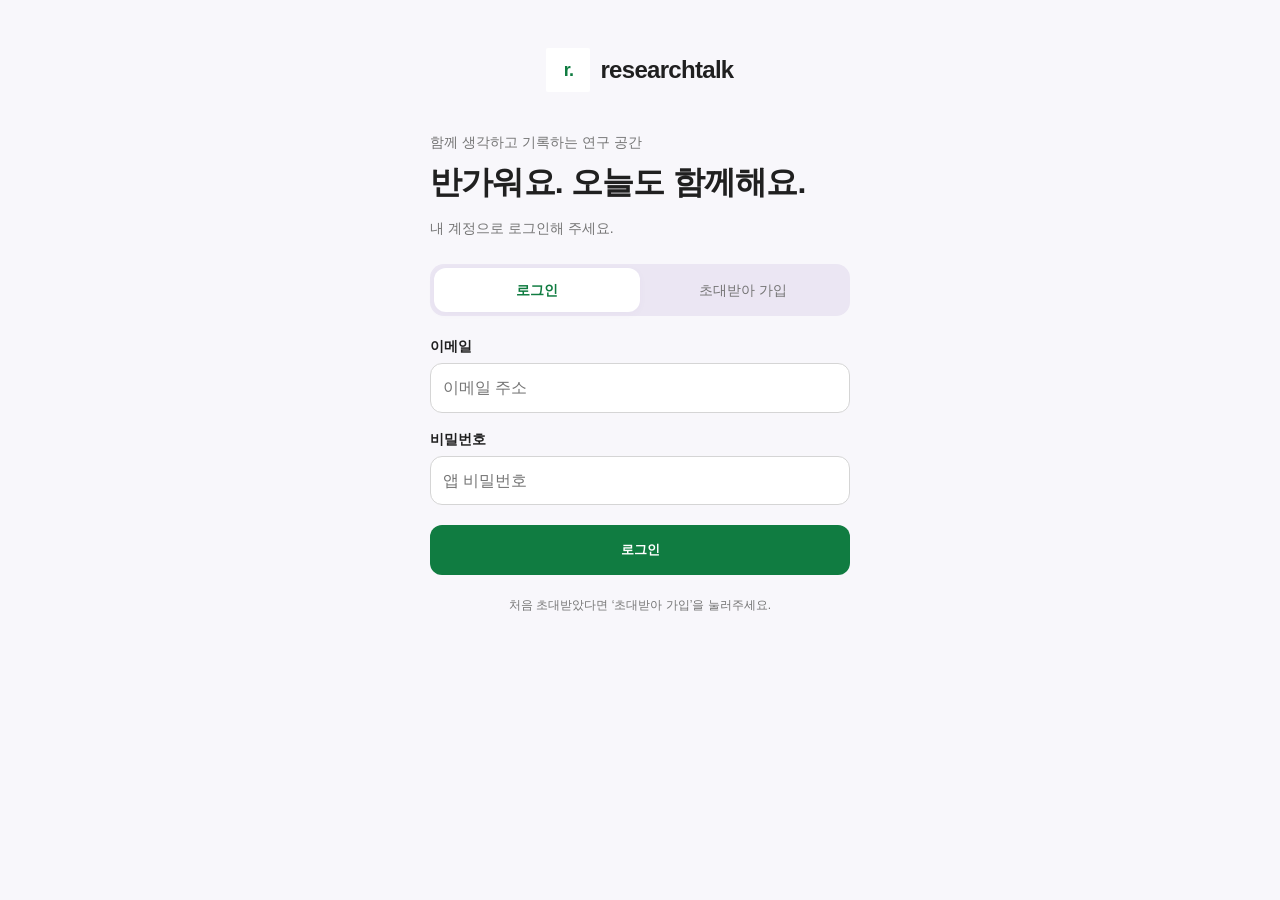
==== index.html @ f6804d67 "Add files via upload" ====
<!doctype html>
<html lang="ko">
<head>
  <meta charset="utf-8" />
  <meta name="viewport" content="width=device-width, initial-scale=1, viewport-fit=cover" />
  <meta name="theme-color" content="#107c41" />
  <meta name="apple-mobile-web-app-capable" content="yes" />
  <meta name="apple-mobile-web-app-status-bar-style" content="default" />
  <meta name="apple-mobile-web-app-title" content="researchtalk" />
  <meta name="description" content="연구사업단 일정, 할 일, 단체 대화와 개인 대화" />
  <meta name="referrer" content="no-referrer" />
  <title>연구사업단_과제관리_월별현황.xlsx · researchtalk</title>

  <link rel="manifest" href="./manifest.webmanifest" />
  <link rel="apple-touch-icon" href="./icons/apple-touch-icon.jpg?v=20260929" />
  <link rel="icon" type="image/jpeg" href="./icons/favicon-32.jpg?v=20260929" sizes="32x32" />
  <link rel="stylesheet" href="./styles.css?ui=compact-20260925" />

  <script defer src="./vendor/supabase.js?ui=compact-20260925"></script>
  <script defer src="./dates.js?ui=compact-20260925"></script>
  <script defer src="./config.js?ui=compact-20260925"></script>
  <script defer src="./storage.js?ui=compact-20260925"></script>
  <script defer src="./summary.js?ui=compact-20260925"></script>
  <script defer src="./app.js?ui=compact-20260925"></script>

<style id="xl-compact-style">
:root{
  --bg:#f6f6f6;
  --paper:#fff;
  --ink:#202020;
  --muted:#757575;
  --line:#d5d5d5;
  --primary:#107c41;
  --soft:#e9f2eb;
  --rose:#c14f65;
  --green:#107c41;
  font-family:"Malgun Gothic","맑은 고딕",Arial,sans-serif;
}

body,.app-frame,.auth-screen,.chat-scroll{
  background-image:none!important;
}

.app-frame{background:#fff}

.panel,.room-chip,.message-bubble,.mine .message-bubble{
  border-radius:2px;
  box-shadow:none;
}

.xl-chrome,.xl-formula,#xl-sheet,.xl-letters,
.xl-pane-tools,.xl-pane-foot,.xl-mobile-close{
  display:none;
}

.app-header{
  background:#107c41;
  color:#fff;
  border:0;
}

.brand{color:#fff}

.brand-mark{
  border-radius:2px;
  background:#fff;
  color:#107c41;
}

.xl-quick,.xl-filename,.xl-window,.xl-title-search{
  display:none;
}

.app-header .avatar{
  background:#e0eee3;
  color:#075c2e;
}

.connection-line{background:#f4f4f4}
.bottom-nav{background:#f4f4f4}
.bottom-nav button{border-radius:0}

.bottom-nav button[aria-current=page]{
  background:#fff;
  border-bottom:3px solid #107c41;
}

.xl-more{
  background:#fff;
  border-bottom:1px solid var(--line);
  flex-shrink:0;
  max-height:30%;
  overflow:auto;
}

.xl-more summary{
  padding:9px 14px;
  min-height:44px;
  font-size:12px;
  cursor:pointer;
  color:#555;
}

.xl-unread{
  border:1px solid #dfb9bf;
  color:#b42f42;
  background:#fff;
  font-size:12px;
  padding:5px 8px;
  border-radius:2px;
}

.xl-mobile-open{
  display:block;
  width:100%;
  border:1px solid var(--line);
  background:#fff;
  color:#107c41;
  margin:8px 0;
}

.chat-scroll{background:#f8f8f8}
.mine .message-bubble{background:#eef6ef}
.calendar-key{gap:4px 8px}
.xl-pivot-scroll{min-height:0}
.xl-status-note{display:none}
.composer textarea{min-width:0;flex:1}

@media(min-width:1100px){
  body{
    font-size:13px;
    line-height:1.45;
    background:#fff;
  }

  .app-frame{
    max-width:none;
    border:0;
    box-shadow:none;
    height:100vh;
    height:var(--app-height,100dvh);
  }

  /* 초록색 제목 표시줄 */
  .app-header{
    height:36px;
    min-height:36px;
    padding:0 10px;
    gap:16px;
    justify-content:flex-start;
    flex-shrink:0;
  }

  .brand{min-height:26px;gap:0}
  .brand>span:last-child{display:none}

  .brand-mark{
    font-family:Arial,sans-serif;
    width:23px;
    height:25px;
    font-size:18px;
    font-weight:700;
  }

  .app-header .avatar{
    width:25px;
    height:25px;
    min-height:25px;
    font-size:12px;
    border:1px solid #dce9df;
    background:#ffffff15;
    color:white;
  }

  .xl-quick,.xl-window{
    display:flex;
    align-items:center;
    gap:16px;
    white-space:nowrap;
    font-size:13px;
  }

  .xl-toggle{
    display:inline-block;
    width:29px;
    height:15px;
    border:1px solid white;
    border-radius:12px;
    vertical-align:middle;
    margin-inline:4px;
  }

  .xl-toggle:before{
    content:"";
    display:block;
    width:9px;
    height:9px;
    margin:2px;
    background:white;
    border-radius:50%;
  }

  .xl-filename{
    display:block;
    white-space:nowrap;
    font-size:13px;
  }

  .xl-title-search{
    display:flex;
    align-items:center;
    gap:8px;
    flex:1;
    max-width:580px;
    min-width:80px;
    height:27px;
    padding:0 10px;
    background:#ffffff24;
    border:1px solid #ffffff25;
    border-radius:5px;
    color:#f5fff8;
    font-size:13px;
  }

  .xl-title-search .icon{width:17px;height:17px}
  .xl-window{margin-left:auto;gap:25px;font-size:15px}
  .xl-window span:first-child{font-size:12px}

  /* 엑셀 메뉴와 리본 */
  .xl-chrome{
    display:block;
    flex-shrink:0;
    background:#fff;
    color:#171717;
  }

  .xl-menubar{
    height:34px;
    display:flex;
    align-items:center;
    padding:0 12px;
    gap:2px;
    border-bottom:1px solid #eee;
  }

  .xl-menubar button{
    font-size:13px;
    padding:0 13px;
    min-height:30px;
    height:30px;
    white-space:nowrap;
    border-radius:0;
    position:relative;
  }

  .xl-menubar .selected{
    color:#107c41;
    font-weight:bold;
  }

  .xl-menubar .selected:after{
    content:"";
    position:absolute;
    bottom:1px;
    left:12px;
    right:12px;
    height:3px;
    background:#107c41;
    border-radius:2px;
  }

  .xl-menubar .xl-share{
    background:#107c41;
    color:#fff;
    margin-left:5px;
    border-radius:3px;
    height:26px;
    min-height:26px;
  }

  .xl-menubar .xl-comment{
    margin-left:auto;
    border:1px solid #ccc;
    border-radius:3px;
    height:26px;
    min-height:26px;
  }

  .xl-chrome button:disabled{opacity:1;color:inherit}
  .xl-chrome button{cursor:default}
  .xl-menubar .selected:disabled{color:#107c41}
  .xl-menubar .xl-share:disabled{color:#fff}

  .xl-ribbon-scroll{
    overflow-x:auto;
    scrollbar-width:thin;
    scrollbar-color:#c4c4c4 #fff;
  }

  .xl-ribbon{
    display:flex;
    height:102px;
    min-width:1420px;
    padding:7px 0 2px;
    overflow:hidden;
  }

  .xl-group{
    position:relative;
    display:flex;
    gap:7px;
    padding:0 10px 20px;
    border-right:1px solid #ddd;
    flex-shrink:0;
    font-size:12px;
  }

  .xl-group>small{
    position:absolute;
    bottom:0;
    left:0;
    right:0;
    text-align:center;
    color:#858585;
    font-size:11px;
  }

  .xl-group>small:after{
    content:"⌁";
    position:absolute;
    right:5px;
    color:#777;
  }

  .xl-group button{
    min-height:23px;
    padding:1px 3px;
    font-size:13px;
    line-height:1.4;
    border-radius:0;
    text-align:left;
  }

  .xl-group .big{
    display:flex;
    flex-direction:column;
    align-items:center;
    text-align:center;
    justify-content:center;
    gap:3px;
    min-width:41px;
  }

  .xl-group .big b{
    font-size:23px;
    font-weight:400;
    line-height:1.2;
    color:#597995;
  }

  .xl-stack{
    display:flex;
    flex-direction:column;
    justify-content:center;
    gap:1px;
  }

  .xl-row{
    display:flex;
    align-items:center;
    gap:6px;
    white-space:nowrap;
    min-height:29px;
  }

  .xl-box{
    border:1px solid #aaa;
    background:#fff;
    border-radius:1px;
    padding:3px 7px;
    display:inline-flex;
    align-items:center;
    justify-content:space-between;
    gap:12px;
    height:25px;
    font-size:12px;
  }

  .xl-font{font-size:16px}
  .xl-font .bold{font-weight:bold}
  .xl-font .under{text-decoration:underline}
  .xl-font .color{border-bottom:3px solid #f13642}
  .xl-font .fill{border-bottom:3px solid #f3d76d}

  .xl-undo{width:53px;justify-content:center;color:#47719c}
  .xl-clip{width:145px}
  .xl-fonts{width:246px}
  .xl-align{width:274px}
  .xl-number{width:154px}
  .xl-styles{width:201px}
  .xl-cells{width:93px}
  .xl-edit{flex:1;border:0}

  /* 수식 표시줄 */
  .xl-formula{
    display:flex;
    align-items:center;
    height:28px;
    min-height:28px;
    border-block:1px solid #cfcfcf;
    background:#fff;
    gap:12px;
    font-size:12px;
  }

  #xl-cell{
    width:114px;
    border-right:1px solid #ccc;
    height:26px;
    line-height:26px;
    padding:0 10px;
    flex-shrink:0;
  }

  #xl-cell:after{content:"▾";float:right;color:#777}
  .xl-formula>span{color:#aaa}

  .xl-formula em{
    font:bold italic 16px Georgia,serif;
    color:#555;
  }

  .xl-formula output{
    white-space:nowrap;
    text-overflow:ellipsis;
    overflow:hidden;
    flex:1;
    border-left:1px solid #eee;
    padding-left:10px;
  }

  /* A–G / H–I / J */
  #workspace:not([hidden]){
    display:grid;
    grid-template-columns:
      minmax(0,66.5fr)
      minmax(0,15.3fr)
      minmax(0,18.2fr);
    grid-template-rows:minmax(0,1fr);
    position:relative;
    gap:0;
    overflow:hidden;
    background:#fff;
  }

  /* 왼쪽 연구사업 표 */
  #xl-sheet{
    display:flex;
    grid-column:1;
    grid-row:1;
    min-height:0;
    min-width:0;
    flex-direction:column;
    border-right:1px solid #bbb;
  }

  .xl-table-scroll{
    flex:1;
    min-height:0;
    overflow:auto;
    scrollbar-width:thin;
    background:repeating-linear-gradient(
      #fff 0 23px,
      #d8d8d8 23px 24px
    );
  }

  .xl-table{
    border-collapse:separate;
    border-spacing:0;
    table-layout:fixed;
    width:100%;
    font-size:12px;
    color:#252525;
    background:white;
    font-variant-numeric:tabular-nums;
  }

  .xl-table th,.xl-table td{
    height:24px;
    padding:0 8px;
    border-right:1px solid #d6d6d6;
    border-bottom:1px solid #d6d6d6;
    overflow:hidden;
    text-overflow:ellipsis;
    white-space:nowrap;
    font-weight:400;
  }

  .xl-table thead th{
    position:sticky;
    top:0;
    height:24px;
    background:#fafafa;
    color:#626262;
    text-align:center;
    z-index:2;
    font-size:12px;
  }

  .xl-table thead th:first-child{background:#ebeeee}

  .xl-table tbody th{
    background:#fafafa;
    color:#777;
    text-align:center;
    padding:0;
    font-size:12px;
  }

  .xl-table tr:first-child td{
    background:#fafafa;
    font-size:11px;
    color:#454545;
  }

  .xl-table td:nth-child(n+4):nth-child(-n+7){
    text-align:right;
  }

  .xl-table td:last-child{text-align:center}

  .xl-table td[tabindex="0"]{
    outline:2px solid #107c41;
    outline-offset:-2px;
  }

  .xl-table td:focus{box-shadow:none}
  .xl-table .up{color:#cb5267}
  .xl-table .down{color:#567aac}
  .xl-table .xl-header{color:#444!important}

  .xl-ticker{
    height:26px;
    min-height:26px;
    padding:3px 9px;
    border-block:1px solid #d5d5d5;
    overflow:hidden;
    white-space:nowrap;
    font-size:11px;
    color:#777;
    background:#fff;
  }

  .xl-ticker b{
    font-weight:400;
    color:#cb5267;
    margin-right:20px;
  }

  .xl-sheet-tools{
    height:38px;
    display:flex;
    align-items:center;
    gap:6px;
    padding:4px 6px;
    background:#fafafa;
    flex-shrink:0;
    overflow:hidden;
  }

  .xl-sheet-tools input{
    min-height:28px;
    height:28px;
    padding:4px 7px;
    border-radius:0;
    background:white;
    font-size:12px;
    width:225px;
    max-width:35%;
  }

  .xl-sheet-tools button{
    min-height:28px;
    height:28px;
    padding:3px 11px;
    border:1px solid #ccc;
    border-radius:0;
    font-size:11px;
    white-space:nowrap;
  }

  .xl-sheet-tools .active{
    font-weight:bold;
    background:#fff;
    border-bottom:2px solid #107c41;
  }

  .xl-sheet-tools small{
    margin-left:auto;
    color:#777;
    font-size:10px;
    white-space:nowrap;
  }

  /* H–I 피벗 패널 */
  #workspace #page-home{
    display:flex!important;
    grid-column:2;
    grid-row:1;
    flex-direction:column;
    overflow:hidden;
    padding:0;
    min-width:0;
    min-height:0;
    background:#fff;
    border-right:1px solid #bbb;
  }

  .xl-letters{
    display:flex;
    align-items:center;
    flex-shrink:0;
    height:24px;
    min-height:24px;
    background:#fafafa;
    border-bottom:1px solid #cfcfcf;
    text-align:center;
    font-size:12px;
    color:#626262;
  }

  .xl-letters span{
    flex:1;
    border-right:1px solid #d5d5d5;
  }

  .xl-letters span:last-child{border:0}

  .xl-pane-tools{
    display:flex;
    align-items:center;
    justify-content:space-between;
    min-height:26px;
    padding:3px 7px;
    border-bottom:1px solid #d8d8d8;
    background:#f5f8f6;
    font-size:11px;
  }

  .xl-pane-tools strong{font-size:11px}
  .xl-pane-tools span{color:#777}

  .xl-pivot-scroll{
    flex:1;
    overflow-y:auto;
    scrollbar-width:thin;
    padding:6px;
    background-image:
      linear-gradient(#e5e7e94d 1px,transparent 1px),
      linear-gradient(90deg,#e5e7e94d 1px,transparent 1px);
    background-size:28px 24px;
  }

  #page-home .today-heading{display:none}

  #page-home .panel{
    padding:7px;
    margin:0 0 8px;
    border:1px solid #cfcfcf;
    border-radius:0;
    background:#fff;
    box-shadow:none;
    position:relative;
  }

  #page-home .calendar-panel{
    border-top:2px solid #107c41;
  }

  #page-home .panel:after{
    content:"";
    position:absolute;
    bottom:-3px;
    right:-3px;
    width:5px;
    height:5px;
    background:#fff;
    border:1px solid #aeb5b0;
    pointer-events:none;
  }

  #page-home .section-heading{
    gap:3px;
    padding:0;
    flex-wrap:wrap;
  }

  #page-home h2{
    font-size:12px;
    letter-spacing:0;
    line-height:1.5;
  }

  #page-home .eyebrow{
    font-size:10px;
    color:#858585;
    margin-bottom:0;
  }

  #page-home button{border-radius:1px}

  #page-home .text-button{
    min-height:24px;
    padding:2px 3px;
    font-size:10px;
  }

  #page-home .icon-button{
    width:21px;
    min-width:21px;
    min-height:24px;
    font-size:20px;
  }

  #page-home .soft-button{
    min-height:24px;
    padding:2px 5px;
    font-size:10px;
  }

  #page-home .weekdays,
  #page-home .calendar-grid{
    grid-template-columns:repeat(7,minmax(0,1fr));
  }

  #page-home .weekdays{
    font-size:10px;
    padding:7px 0 3px;
  }

  #page-home .calendar-day{
    min-width:0;
    min-height:27px;
    height:27px;
    padding:0 0 3px;
    font-size:11px;
    border-radius:0;
  }

  #page-home .calendar-day.today{
    box-shadow:inset 0 0 0 1px #87a895;
  }

  #page-home .calendar-day.selected{box-shadow:none}

  #page-home .calendar-key{
    font-size:9px;
    gap:3px 6px;
    padding:6px 0 0;
    justify-content:flex-start;
  }

  .calendar-legend i{width:5px;height:5px}

  #page-home .calendar-day.has-event:after,
  #page-home .calendar-day.has-my-event:before{
    width:4px;
    height:4px;
    bottom:3px;
  }

  #page-home .count-badge{
    font-size:10px;
    padding:1px 4px;
    border-radius:1px;
  }

  #page-home .todo-list{margin:5px 0}
  #page-home .todo-row{padding:2px 0;gap:2px}

  #page-home .todo-toggle{
    min-height:27px;
    font-size:11px;
    gap:6px;
    padding:2px 0;
  }

  #page-home .check-box{
    width:14px;
    height:14px;
    border-radius:0;
    border-width:1px;
  }

  #page-home .check-box .icon{width:12px;height:12px}

  #page-home .delete-button{
    min-height:25px;
    width:22px;
    min-width:22px;
  }

  #page-home .delete-button .icon{width:12px;height:12px}
  #page-home .inline-form{gap:3px}

  #page-home .inline-form input{
    min-height:27px;
    height:27px;
    border-radius:0;
    font-size:11px;
    padding:3px 5px;
    background:white;
  }

  #page-home .square-button{
    min-height:27px;
    min-width:25px;
    width:25px;
    font-size:18px;
  }

  #page-home .empty{
    font-size:11px;
    padding:12px 2px;
    line-height:1.6;
  }

  #page-home .event-list{margin-top:6px}

  #page-home .event-row{
    gap:5px;
    padding:7px 0;
    flex-wrap:wrap;
  }

  #page-home .event-date{
    font-size:9px;
    min-width:27px;
    padding:2px;
    border-radius:0;
  }

  #page-home .event-date strong{font-size:14px}
  #page-home .event-content strong{font-size:11px}
  #page-home .event-content p{font-size:10px}

  #page-home .event-edit{
    font-size:10px;
    min-height:22px;
    min-width:25px;
    padding:2px;
  }

  #page-home .selected-events{
    font-size:10px;
    padding:4px;
    border-radius:0;
    margin-top:5px;
  }

  .xl-pane-foot{
    display:flex;
    align-items:center;
    gap:4px;
    height:38px;
    min-height:38px;
    padding:3px 6px;
    background:#fafafa;
    border-top:1px solid #ccc;
    flex-shrink:0;
  }

  .xl-pane-foot button{
    min-height:28px;
    font-size:10px;
    border-radius:0;
    white-space:nowrap;
    padding:2px 6px;
  }

  .xl-pane-foot .active{
    border-bottom:2px solid #107c41;
    color:#107c41;
    font-weight:bold;
  }

  /* J 대화 패널 */
  #workspace #page-chat{
    display:flex!important;
    grid-column:3;
    grid-row:1;
    min-width:0;
    min-height:0;
    padding:0;
    background:#fafafa;
    border:0;
    overflow:hidden;
  }

  .chat-top{
    padding:4px 7px 0;
    border:0;
    background:#fff;
  }

  .chat-top .section-heading{gap:4px;flex-wrap:wrap}
  .chat-top h1{font-size:11px;letter-spacing:0}

  .chat-top .soft-button{
    min-height:23px;
    padding:2px 5px;
    font-size:10px;
    border-radius:1px;
    background:#f1f6f2;
  }

  .room-list{
    gap:4px;
    margin:3px -7px 0;
    padding:0 7px 4px;
  }

  .room-chip{
    min-height:25px;
    padding:2px 7px;
    font-size:11px;
    border-radius:0;
  }

  .unread-dot{
    width:6px;
    height:6px;
    margin-left:4px;
    box-shadow:none;
  }

  .chat-context{
    padding:5px 7px;
    gap:3px;
    flex-wrap:wrap;
    background:#f5f8f6;
  }

  .chat-context strong{font-size:11px}
  .chat-context p{font-size:9px}

  .chat-context .text-button{
    min-height:22px;
    font-size:10px;
    padding:2px 0;
  }

  .xl-more summary{
    min-height:23px;
    padding:3px 7px;
    font-size:10px;
    color:#777;
  }

  .xl-more .chat-tools{padding:0 4px;gap:0}

  .xl-more .chat-tools input{
    min-height:27px;
    height:27px;
    font-size:11px;
    width:116px;
    padding:2px;
  }

  .xl-more .text-button{
    min-height:24px;
    font-size:10px;
    padding:2px 4px;
  }

  .xl-more .archive-state{
    font-size:10px;
    padding:2px 7px;
    text-align:left;
  }

  .xl-more .summary-open{
    min-height:24px;
    font-size:10px;
    padding:2px 7px;
  }

  .xl-unread{
    min-height:23px;
    font-size:10px;
    padding:2px 5px;
    border:0;
    flex-shrink:0;
  }

  .chat-scroll{
    padding:8px;
    scrollbar-width:thin;
    background:#fafafa;
  }

  .chat-messages{gap:8px}

  .message,.message.mine{
    display:block;
    background:#fff;
    border:1px solid #dcdcdc;
    padding:7px 8px;
  }

  .message .avatar{display:none}

  .message-main{
    max-width:none;
    width:100%;
    display:grid;
    grid-template-columns:minmax(0,1fr) auto;
    gap:3px 5px;
  }

  .message-author,.message.mine .message-author{
    grid-column:1;
    grid-row:1;
    text-align:left;
    font-size:11px;
    font-weight:700;
    color:#107c41;
    margin:0;
    overflow-wrap:anywhere;
  }

  .message-bubble,.mine .message-bubble{
    grid-column:1/-1;
    grid-row:2;
    font-size:12px;
    line-height:1.5;
    padding:0;
    border:0;
    border-radius:0;
    background:transparent;
    color:#252525;
  }

  .message-meta,.mine .message-meta{
    grid-column:2;
    grid-row:1;
    justify-content:flex-end;
    align-items:flex-start;
    flex-wrap:wrap;
    font-size:9px;
    margin:0;
    gap:3px;
    color:#8b9398;
  }

  .message-delete{
    min-height:15px;
    height:15px;
    font-size:9px;
    padding:0;
    color:#888;
  }

  .chat-scroll .empty{
    font-size:12px;
    padding:28px 5px;
    color:#888;
  }

  .unread-divider{
    font-size:10px;
    padding:5px;
    margin:3px 0;
    border-radius:0;
  }

  .summary-card{
    font-size:11px;
    border-radius:0;
    padding:8px;
  }

  .summary-card h3,.summary-card p{font-size:11px}

  .new-message-hint{
    min-height:25px;
    font-size:10px;
    margin:0 7px 5px;
    padding:4px 7px;
    border-radius:1px;
  }

  .composer-wrap{
    padding:6px 7px;
    background:#fafafa;
  }

  .composer{gap:5px}

  .composer textarea{
    min-height:31px;
    height:31px;
    padding:5px 7px;
    font-size:12px;
    line-height:1.5;
    border-radius:2px;
    background:#fff;
  }

  .send-button{
    min-width:30px;
    width:30px;
    min-height:31px;
    height:31px;
    border-radius:2px;
    background:#e9efeb;
    color:#107c41;
  }

  .send-button .icon{width:17px;height:17px}

  .composer-note{
    font-size:9px;
    margin:4px 0 0;
    line-height:1.4;
  }

  .composer-wrap .field-error{font-size:10px}
  .composer-wrap .field-error:not(:empty){margin:3px 0}

  /* 하단 시트 탭과 상태 표시줄 */
  .bottom-nav{
    height:31px;
    min-height:31px;
    display:flex;
    align-items:stretch;
    justify-content:flex-start;
    padding:0 7px;
    border-block:1px solid #c9c9c9;
    gap:2px;
    z-index:10;
  }

  .bottom-nav:before{
    content:"‹　 ›";
    width:42px;
    color:#777;
    line-height:29px;
  }

  .bottom-nav button{
    flex-direction:row;
    gap:4px;
    padding:0 15px;
    min-height:29px;
    font-size:11px;
    white-space:nowrap;
  }

  .bottom-nav .icon{display:none}
  .bottom-nav .unread-dot{position:static;margin-left:2px}
  .bottom-nav .request-badge{top:0;left:auto;right:0}

  .bottom-nav:after{
    content:"워크북　 │　 사이드바";
    margin-left:auto;
    line-height:29px;
    color:#107c41;
    font-size:10px;
    font-weight:bold;
    padding:0 4px;
  }

  .connection-line{
    order:10;
    min-height:22px;
    height:22px;
    padding:0 9px;
    justify-content:flex-start;
    border-top:1px solid #eee;
    font-size:10px;
    gap:7px;
    color:#666;
  }

  .connection-line .text-button{
    min-height:20px;
    font-size:10px;
    padding:0 4px;
  }

  .xl-status-note{
    display:inline;
    margin-left:auto;
    font-size:10px;
    color:#888;
  }

  .unread-setup{
    min-height:25px;
    font-size:11px;
    padding:4px 10px;
  }

  #workspace.xl-members-open #page-members{
    display:block!important;
    position:absolute;
    inset:0;
    z-index:15;
    padding:22px;
    background:#f7f8f7;
    overflow:auto;
  }

  #workspace.xl-members-open #page-home,
  #workspace.xl-members-open #page-chat,
  #workspace.xl-members-open #xl-sheet{
    visibility:hidden;
  }

  .members-page>*{
    max-width:720px;
    margin-inline:auto;
  }

  .xl-mobile-open{display:none}
  .xl-mobile-close{display:none!important}
}

@media(max-width:1099px){
  #workspace{position:relative}
  .xl-pivot-scroll{overflow:visible}

  .xl-mobile-close{
    display:block;
    flex-shrink:0;
    background:#107c41;
    color:#fff;
    border-radius:0;
    text-align:right;
    padding:8px 16px;
  }

  #xl-sheet.xl-open{
    display:flex;
    position:absolute;
    inset:0;
    z-index:20;
    flex-direction:column;
    background:#fff;
    min-height:0;
  }

  .xl-table-scroll{
    flex:1;
    min-height:0;
    overflow:auto;
  }

  .xl-table{
    min-width:900px;
    width:100%;
    border-collapse:collapse;
    font-size:13px;
  }

  .xl-table td,.xl-table th{
    height:32px;
    white-space:nowrap;
    border:1px solid #ddd;
    padding:4px 8px;
    font-weight:400;
  }

  .xl-table th{background:#f6f6f6}

  .xl-sheet-tools{
    padding:8px;
    display:flex;
    flex-wrap:wrap;
    gap:5px;
  }

  .xl-sheet-tools input{font-size:16px}
  .xl-sheet-tools small{color:#777}
  .xl-ticker{font-size:11px;padding:8px}
  .xl-more{max-height:45%;overflow:auto}
}
</style>

<style id="workspace-theme-style">
/* =========================================================
   작업 배경 전환: Excel ↔ 한글 2024
   - 기본값은 기존 Excel 화면
   - 선택값은 localStorage에 저장
   ========================================================= */
.workspace-mode-switch{
  display:flex;
  align-items:center;
  gap:2px;
  padding:2px;
  border:1px solid rgba(255,255,255,.35);
  border-radius:6px;
  background:rgba(255,255,255,.12);
  flex-shrink:0;
}
.workspace-mode-switch button{
  min-height:24px;
  height:24px;
  padding:0 9px;
  border:0;
  border-radius:4px;
  background:transparent;
  color:inherit;
  font:600 11px/1 "Malgun Gothic","맑은 고딕",Arial,sans-serif;
  cursor:pointer;
  white-space:nowrap;
}
.workspace-mode-switch button[aria-pressed="true"]{
  background:#fff;
  color:#107c41;
  box-shadow:0 1px 3px rgba(0,0,0,.16);
}

/* 한글용 리본은 Excel 모드에서는 숨김 */
.hwp-chrome{display:none}

@media(min-width:1100px){
  /* ------------------ 한글 제목 표시줄 ------------------ */
  body[data-workspace-theme="hwp"]{
    --primary:#1683cf;
    --green:#1683cf;
    --soft:#edf6fc;
  }

  body[data-workspace-theme="hwp"] .app-header{
    background:linear-gradient(#f9fbfd,#edf3f8);
    color:#26333d;
    border-bottom:1px solid #cfd7df;
  }

  body[data-workspace-theme="hwp"] .app-header .brand-mark{
    background:#1683cf;
    color:#fff;
    border-radius:4px;
  }

  body[data-workspace-theme="hwp"] .app-header .avatar{
    background:#fff;
    color:#4c5963;
    border:1px solid #cbd4dc;
  }

  body[data-workspace-theme="hwp"] .xl-quick{
    color:#64717b;
  }

  body[data-workspace-theme="hwp"] .xl-title-search{
    display:none;
  }

  body[data-workspace-theme="hwp"] .workspace-mode-switch{
    border-color:#cbd5dd;
    background:#fff;
    color:#45525d;
  }

  body[data-workspace-theme="hwp"] .workspace-mode-switch button[aria-pressed="true"]{
    background:#1683cf;
    color:#fff;
    box-shadow:none;
  }

  /* 기존 Excel 리본/수식줄 숨김 */
  body[data-workspace-theme="hwp"] .xl-chrome,
  body[data-workspace-theme="hwp"] .xl-formula{
    display:none!important;
  }

  /* ------------------ 한글 2024 스타일 리본 ------------------ */
  body[data-workspace-theme="hwp"] .hwp-chrome{
    display:block;
    flex-shrink:0;
    background:#fbfcfd;
    color:#222;
    border-bottom:1px solid #bfc7cf;
    box-shadow:0 1px 0 #fff inset;
  }

  .hwp-menubar{
    height:33px;
    display:flex;
    align-items:center;
    gap:2px;
    padding:0 13px;
    border-bottom:1px solid #e1e5e8;
    font-size:12px;
  }

  .hwp-menubar button{
    min-height:27px;
    height:27px;
    padding:0 11px;
    border:0;
    border-radius:2px;
    background:transparent;
    color:#242b31;
    font-size:12px;
    cursor:default;
  }

  .hwp-menubar .selected{
    background:#1683cf;
    color:#fff;
  }

  .hwp-ribbon{
    height:83px;
    display:flex;
    align-items:stretch;
    min-width:1280px;
    padding:6px 8px 4px;
    overflow:hidden;
  }

  .hwp-ribbon-scroll{
    overflow-x:auto;
    scrollbar-width:thin;
  }

  .hwp-group{
    display:flex;
    align-items:center;
    gap:6px;
    padding:0 10px;
    border-right:1px solid #d7dde2;
    flex-shrink:0;
    font-size:11px;
  }

  .hwp-tool{
    display:flex;
    flex-direction:column;
    align-items:center;
    justify-content:center;
    min-width:40px;
    height:66px;
    padding:2px 3px;
    border:0;
    background:transparent;
    color:#34424d;
    font-size:10px;
    line-height:1.35;
    cursor:default;
  }

  .hwp-tool b{
    display:block;
    font:400 23px/1.05 "Segoe UI Symbol","Malgun Gothic",sans-serif;
    color:#5c7182;
    margin-bottom:4px;
  }

  .hwp-tool.active{
    background:#e6f2fb;
    box-shadow:inset 0 0 0 1px #94c6e7;
  }

  .hwp-format-stack{
    display:grid;
    grid-template-columns:140px 64px;
    grid-auto-rows:25px;
    gap:4px;
    align-content:center;
    min-width:220px;
  }

  .hwp-selectbox{
    height:25px;
    padding:0 7px;
    border:1px solid #b8c0c7;
    background:#fff;
    display:flex;
    align-items:center;
    justify-content:space-between;
    font-size:11px;
  }

  .hwp-format-icons{
    grid-column:1 / -1;
    height:25px;
    display:flex;
    align-items:center;
    gap:9px;
    color:#394955;
    font-size:14px;
    white-space:nowrap;
  }

  /* ------------------ 한글 작업 공간 ------------------ */
  body[data-workspace-theme="hwp"] #workspace:not([hidden]){
    display:grid;
    grid-template-columns:minmax(0,63fr) minmax(245px,16fr) minmax(300px,21fr);
    grid-template-rows:minmax(0,1fr);
    background-color:#d8dde2;
    background-image:
      linear-gradient(rgba(245,248,250,.03),rgba(245,248,250,.03)),
      url("./assets/hwp-document-bg.png");
    background-repeat:no-repeat;
    background-position:left top;
    background-size:cover;
  }

  /* Excel 표 대신 문서 편집 화면이 배경으로 보이게 함 */
  body[data-workspace-theme="hwp"] #workspace #xl-sheet{
    display:none!important;
  }

  body[data-workspace-theme="hwp"] #workspace #page-home{
    grid-column:2;
    grid-row:1;
    margin:9px 0 9px 9px;
    border:1px solid #b7c2cc;
    border-radius:2px;
    background:rgba(255,255,255,.965);
    box-shadow:0 2px 8px rgba(28,44,58,.18);
    backdrop-filter:blur(2px);
  }

  body[data-workspace-theme="hwp"] #workspace #page-chat{
    grid-column:3;
    grid-row:1;
    margin:9px 9px 9px 7px;
    border:1px solid #b7c2cc;
    border-radius:2px;
    background:rgba(255,255,255,.97);
    box-shadow:0 2px 8px rgba(28,44,58,.18);
    backdrop-filter:blur(2px);
  }

  body[data-workspace-theme="hwp"] .xl-letters{
    display:none!important;
  }

  body[data-workspace-theme="hwp"] .xl-pane-tools{
    background:#eef6fb;
    border-bottom-color:#cbd7df;
    color:#29495f;
  }

  body[data-workspace-theme="hwp"] #page-home .calendar-panel{
    border-top-color:#1683cf;
  }

  body[data-workspace-theme="hwp"] #page-home .calendar-day.today{
    box-shadow:inset 0 0 0 1px #6baed9;
  }

  body[data-workspace-theme="hwp"] .message-author,
  body[data-workspace-theme="hwp"] .message.mine .message-author,
  body[data-workspace-theme="hwp"] .send-button,
  body[data-workspace-theme="hwp"] .bottom-nav:after{
    color:#1683cf;
  }

  body[data-workspace-theme="hwp"] .send-button{
    background:#eaf4fb;
  }

  body[data-workspace-theme="hwp"] .bottom-nav button[aria-current=page],
  body[data-workspace-theme="hwp"] .xl-pane-foot .active{
    border-bottom-color:#1683cf;
    color:#1683cf;
  }

  body[data-workspace-theme="hwp"] .connection-line{
    background:#f4f7f9;
  }

  body[data-workspace-theme="hwp"] #xl-show-sheet{
    display:none!important;
  }
}

@media(max-width:1099px){
  .workspace-mode-switch{
    margin-left:auto;
  }

  .workspace-mode-switch button{
    padding:0 7px;
  }

  /* 모바일에서는 기존 기능 배치를 유지하되 색감만 변경 */
  body[data-workspace-theme="hwp"] .app-header{
    background:#1683cf;
  }

  body[data-workspace-theme="hwp"] .workspace-mode-switch button[aria-pressed="true"]{
    color:#1683cf;
  }
}


/* 한글 문서 본문 모형 */
.hwp-document-stage{display:none;}

@media(min-width:1100px){
  body[data-workspace-theme="hwp"] #workspace:not([hidden]){
    background:#d7dce1;
    background-image:none;
  }

  body[data-workspace-theme="hwp"] .hwp-document-stage{
    display:flex;
    grid-column:1;
    grid-row:1;
    min-width:0;
    min-height:0;
    overflow:auto;
    position:relative;
    align-items:flex-start;
    justify-content:center;
    padding:38px 34px 56px;
    background:
      linear-gradient(90deg,rgba(255,255,255,.12),transparent 17%,transparent 83%,rgba(255,255,255,.12)),
      #d7dce1;
    scrollbar-width:thin;
  }

  .hwp-document-stage:before{
    content:"";
    position:absolute;
    top:0;
    left:0;
    right:0;
    height:24px;
    border-bottom:1px solid #adb7c0;
    background:
      repeating-linear-gradient(90deg,#89949e 0 1px,transparent 1px 18px),
      #eef1f3;
    opacity:.9;
  }

  .hwp-document-page{
    width:min(760px,calc(100% - 20px));
    min-height:1040px;
    box-sizing:border-box;
    background:#fff;
    color:#202020;
    border:1px solid #b8bec4;
    box-shadow:0 3px 12px rgba(42,51,59,.24);
    padding:76px 74px 82px;
    font-family:"Batang","바탕","함초롬바탕","Malgun Gothic",serif;
    font-size:14px;
    line-height:1.85;
    position:relative;
  }

  .hwp-document-page:before,
  .hwp-document-page:after{
    content:"";
    position:absolute;
    top:46px;
    width:24px;
    height:24px;
    border-top:1px solid #c5c9cd;
  }
  .hwp-document-page:before{left:35px;border-left:1px solid #c5c9cd;}
  .hwp-document-page:after{right:35px;border-right:1px solid #c5c9cd;}

  .hwp-report-kicker{
    margin:0 0 9px;
    color:#6d747a;
    text-align:right;
    font-family:"Malgun Gothic","맑은 고딕",sans-serif;
    font-size:11px;
    letter-spacing:.02em;
  }

  .hwp-report-title{
    margin:0 0 8px;
    text-align:center;
    font-size:25px;
    line-height:1.45;
    font-weight:700;
    letter-spacing:-.04em;
  }

  .hwp-report-subtitle{
    margin:0 0 42px;
    text-align:center;
    color:#555;
    font-size:13px;
  }

  .hwp-report-section{
    margin:25px 0 10px;
    padding:7px 10px;
    background:#eef3f8;
    border-left:4px solid #5e87aa;
    font-family:"Malgun Gothic","맑은 고딕",sans-serif;
    font-size:16px;
    font-weight:700;
    line-height:1.4;
  }

  .hwp-report-subhead{
    margin:17px 0 5px;
    font-weight:700;
    font-size:14px;
  }

  .hwp-report-paragraph{
    margin:4px 0 9px;
    text-align:justify;
    word-break:keep-all;
  }

  .hwp-report-list{
    margin:5px 0 14px 20px;
    padding:0;
  }
  .hwp-report-list li{margin:3px 0;padding-left:2px;}

  .hwp-report-table-title{
    margin:18px 0 5px;
    text-align:center;
    font-size:12px;
    font-weight:700;
  }

  .hwp-report-table{
    width:100%;
    border-collapse:collapse;
    table-layout:fixed;
    margin:0 0 17px;
    font-family:"Malgun Gothic","맑은 고딕",sans-serif;
    font-size:11px;
    line-height:1.45;
  }
  .hwp-report-table th,
  .hwp-report-table td{
    border:1px solid #737373;
    padding:6px 7px;
    text-align:center;
    vertical-align:middle;
  }
  .hwp-report-table th{background:#fff4c9;font-weight:700;}
  .hwp-report-table td:first-child{text-align:left;}

  .hwp-report-note{
    margin:8px 0 0;
    color:#626262;
    font-size:11px;
  }

  .hwp-report-cursor{
    display:inline-block;
    width:1px;
    height:1.2em;
    background:#2189d6;
    vertical-align:-.2em;
    margin-left:2px;
    animation:hwp-caret 1.05s steps(1,end) infinite;
  }
  @keyframes hwp-caret{50%{opacity:0;}}
}


.hwp-memo-bar{display:none;}

/* =========================================================
   한글 모드 v3 기반 레이아웃 (v4에서 최종 오버라이드)
   ========================================================= */
@media(min-width:1100px){
  body[data-workspace-theme="hwp"] #workspace:not([hidden]){
    display:grid;
    grid-template-columns:minmax(720px,1fr) 332px;
    grid-template-rows:minmax(285px,42%) minmax(320px,58%);
    gap:0;
    overflow:hidden;
    background:#d5d9dd;
  }

  body[data-workspace-theme="hwp"] .hwp-document-stage{
    grid-column:1;
    grid-row:1 / 3;
    display:flex;
    flex-direction:column;
    align-items:center;
    justify-content:flex-start;
    gap:34px;
    padding:48px 44px 70px;
    overflow:auto;
    background:
      linear-gradient(90deg,rgba(255,255,255,.11),transparent 12%,transparent 88%,rgba(255,255,255,.11)),
      #d5d9dd;
    scrollbar-width:thin;
  }

  body[data-workspace-theme="hwp"] .hwp-document-stage:before{
    position:sticky;
    top:-48px;
    width:calc(100% + 88px);
    min-height:22px;
    flex:0 0 22px;
    z-index:3;
    margin:-48px -44px -12px;
    background:
      repeating-linear-gradient(90deg,#9aa4ad 0 1px,transparent 1px 18px),
      #eef1f3;
    border-bottom:1px solid #adb7c0;
    opacity:.96;
  }

  body[data-workspace-theme="hwp"] .hwp-document-page{
    flex:0 0 auto;
    width:min(790px,calc(100% - 34px));
    min-height:1118px;
    padding:78px 78px 84px;
    margin:0;
    box-shadow:0 3px 13px rgba(34,43,50,.24);
  }

  .hwp-page-number{
    position:absolute;
    bottom:28px;
    left:0;
    right:0;
    text-align:center;
    color:#777;
    font-family:"Malgun Gothic","맑은 고딕",sans-serif;
    font-size:10px;
  }

  .hwp-report-quote{
    margin:14px 0 16px;
    padding:10px 13px;
    border-left:3px solid #93a9bb;
    background:#f6f8fa;
    color:#444;
    font-size:12px;
  }

  .hwp-report-grid{
    display:grid;
    grid-template-columns:1fr 1fr;
    gap:9px 14px;
    margin:11px 0 17px;
  }
  .hwp-report-grid>div{
    border:1px solid #b8bec4;
    background:#fafafa;
    padding:9px 11px;
    font-family:"Malgun Gothic","맑은 고딕",sans-serif;
    font-size:11px;
    line-height:1.55;
  }
  .hwp-report-grid b{display:block;margin-bottom:2px;color:#314b60;}

  /* 우측은 한글의 보조 창처럼 붙여 보이게 함 */
  body[data-workspace-theme="hwp"] #workspace #page-home,
  body[data-workspace-theme="hwp"] #workspace #page-chat{
    min-width:0;
    min-height:0;
    margin:0;
    border:0;
    border-left:1px solid #b8c0c7;
    border-radius:0;
    box-shadow:none;
    backdrop-filter:none;
    background:#f7f8f9;
  }

  body[data-workspace-theme="hwp"] #workspace #page-home{
    grid-column:2;
    grid-row:1;
    border-bottom:1px solid #b8c0c7;
  }

  body[data-workspace-theme="hwp"] #workspace #page-chat{
    grid-column:2;
    grid-row:2;
  }

  body[data-workspace-theme="hwp"] #page-home .xl-pane-tools{
    min-height:29px;
    height:29px;
    padding:3px 8px;
    background:#eef2f5;
    border-bottom:1px solid #c9d0d6;
    color:#46545e;
    font-size:10px;
  }
  body[data-workspace-theme="hwp"] #page-home .xl-pane-tools strong{
    font-weight:600;
    color:#3e4d58;
  }

  body[data-workspace-theme="hwp"] #page-home .xl-pivot-scroll{
    padding:8px;
    background:#fafbfc;
    overflow:auto;
  }
  body[data-workspace-theme="hwp"] #page-home .panel{
    margin:0 0 7px;
    padding:7px;
    border:1px solid #d5dade;
    background:#fff;
  }
  body[data-workspace-theme="hwp"] #page-home .panel:after{display:none;}
  body[data-workspace-theme="hwp"] #page-home .calendar-panel{border-top:1px solid #d5dade;}
  body[data-workspace-theme="hwp"] #page-home .calendar-grid{gap:1px;}
  body[data-workspace-theme="hwp"] #page-home .calendar-day{
    min-height:24px;
    height:24px;
    color:#4e555b;
    font-size:10px;
  }
  body[data-workspace-theme="hwp"] #page-home .calendar-day.today{
    background:#eaf3f9;
    box-shadow:inset 0 0 0 1px #8ab8d6;
    color:#245b7c;
  }
  body[data-workspace-theme="hwp"] #page-home .weekdays{font-size:9px;color:#7a8288;}
  body[data-workspace-theme="hwp"] #page-home .calendar-key{font-size:8px;color:#81888e;}
  body[data-workspace-theme="hwp"] #page-home .todo-panel{margin-bottom:0;}
  body[data-workspace-theme="hwp"] #page-home .events-panel,
  body[data-workspace-theme="hwp"] #page-home .xl-pane-foot,
  body[data-workspace-theme="hwp"] #page-home .today-heading{
    display:none!important;
  }

  /* 메신저를 한글 '메모' 창처럼 보이게 */
  .hwp-memo-bar{display:none;}
  body[data-workspace-theme="hwp"] .hwp-memo-bar{
    display:flex;
    align-items:center;
    justify-content:space-between;
    min-height:30px;
    height:30px;
    padding:0 8px;
    background:#eef2f5;
    border-bottom:1px solid #c9d0d6;
    color:#45525c;
    font:600 10px/1 "Malgun Gothic","맑은 고딕",sans-serif;
    flex-shrink:0;
  }
  body[data-workspace-theme="hwp"] .hwp-memo-bar span:last-child{
    color:#8a939a;
    font-weight:400;
  }

  body[data-workspace-theme="hwp"] #page-chat .chat-top{
    padding:6px 8px 4px;
    background:#f8f9fa;
    border-bottom:1px solid #e0e4e7;
  }
  body[data-workspace-theme="hwp"] #page-chat .chat-top h1{
    font-size:10px;
    color:#5c666e;
    font-weight:600;
  }
  body[data-workspace-theme="hwp"] #page-chat .room-list{
    margin:3px -2px 0;
    padding:0 2px 3px;
    gap:3px;
  }
  body[data-workspace-theme="hwp"] #page-chat .room-chip{
    min-height:23px;
    padding:2px 6px;
    border:1px solid #d7dde1;
    background:#fff;
    color:#53616a;
    font-size:9px;
  }
  body[data-workspace-theme="hwp"] #page-chat .room-chip[aria-current="true"]{
    background:#edf4f8;
    border-color:#bfcfd9;
    color:#315e78;
  }
  body[data-workspace-theme="hwp"] #page-chat #private-start{font-size:9px;min-height:21px;padding:1px 5px;}

  body[data-workspace-theme="hwp"] #page-chat .chat-context{
    padding:5px 8px;
    background:#fff;
    border-bottom:1px solid #e1e4e7;
  }
  body[data-workspace-theme="hwp"] #page-chat .chat-context strong{font-size:10px;color:#414d55;}
  body[data-workspace-theme="hwp"] #page-chat .chat-context p{font-size:8px;color:#92999f;}
  body[data-workspace-theme="hwp"] #page-chat #history-open{font-size:9px;}
  body[data-workspace-theme="hwp"] #page-chat .xl-more{display:none;}
  body[data-workspace-theme="hwp"] #page-chat .xl-unread{font-size:9px;background:#fff;}

  body[data-workspace-theme="hwp"] #page-chat .chat-scroll{
    padding:7px;
    background:#f5f6f7;
  }
  body[data-workspace-theme="hwp"] #page-chat .chat-messages{gap:6px;}
  body[data-workspace-theme="hwp"] #page-chat .message,
  body[data-workspace-theme="hwp"] #page-chat .message.mine{
    padding:6px 7px;
    border:1px solid #d8d6c4;
    border-left:3px solid #d6c568;
    background:#fffdf0;
    box-shadow:0 1px 2px rgba(40,45,50,.04);
  }
  body[data-workspace-theme="hwp"] #page-chat .message.mine{
    border-color:#cbd9c8;
    border-left-color:#8fbd82;
    background:#f4fbf1;
  }
  body[data-workspace-theme="hwp"] #page-chat .message-author,
  body[data-workspace-theme="hwp"] #page-chat .message.mine .message-author{
    color:#4e5a61;
    font-size:9px;
  }
  body[data-workspace-theme="hwp"] #page-chat .message-bubble,
  body[data-workspace-theme="hwp"] #page-chat .mine .message-bubble{
    color:#333;
    font-size:10px;
    line-height:1.45;
  }
  body[data-workspace-theme="hwp"] #page-chat .message-meta,
  body[data-workspace-theme="hwp"] #page-chat .mine .message-meta{
    font-size:8px;
    color:#93999d;
  }

  body[data-workspace-theme="hwp"] #page-chat .composer-wrap{
    padding:6px 7px 7px;
    background:#eef1f3;
    border-top:1px solid #d5dadd;
  }
  body[data-workspace-theme="hwp"] #page-chat .composer textarea{
    min-height:30px;
    height:30px;
    border:1px solid #cbd2d7;
    background:#fff;
    font-size:10px;
  }
  body[data-workspace-theme="hwp"] #page-chat .send-button{
    width:30px;
    min-width:30px;
    height:30px;
    min-height:30px;
    background:#dde9f0;
    color:#50738a;
  }
  body[data-workspace-theme="hwp"] #page-chat .composer-note{display:none;}

  /* 하단 앱 네비게이션과 연결 문구를 감춰 한글 전체화면 느낌 유지 */
  body[data-workspace-theme="hwp"] .bottom-nav,
  body[data-workspace-theme="hwp"] .connection-line{
    display:none!important;
  }
}

</style>


<style id="hwp-v4-fullscreen-style">
/* =========================================================
   한글 모드 v4
   - 작업 공간 전체를 한글 문서 편집 화면처럼 사용
   - 우측 달력/채팅을 외부 앱 패널이 아니라 문서의 '메모' 영역처럼 통합
   ========================================================= */
.hwp-statusbar{display:none;}

@media(min-width:1100px){
  body[data-workspace-theme="hwp"] #workspace:not([hidden]){
    display:block!important;
    position:relative!important;
    overflow:hidden!important;
    background:#cfd4d8!important;
    min-height:0;
  }

  /* 문서 편집 캔버스가 전체 작업공간을 차지 */
  body[data-workspace-theme="hwp"] .hwp-document-stage{
    position:absolute!important;
    inset:0!important;
    width:auto!important;
    height:auto!important;
    display:flex!important;
    flex-direction:column!important;
    align-items:center!important;
    justify-content:flex-start!important;
    gap:34px!important;
    overflow:auto!important;
    box-sizing:border-box;
    padding:43px 330px 54px 56px!important;
    background:
      linear-gradient(90deg,#bfc6cc 0 21px,transparent 21px),
      linear-gradient(180deg,rgba(255,255,255,.14),rgba(255,255,255,0) 90px),
      #cfd4d8!important;
    scrollbar-width:thin;
    z-index:1;
  }

  /* 상단 가로 눈금자 */
  body[data-workspace-theme="hwp"] .hwp-document-stage:before{
    content:""!important;
    display:block!important;
    position:sticky!important;
    top:-43px!important;
    left:auto!important;
    right:auto!important;
    width:calc(100% + 386px)!important;
    height:24px!important;
    min-height:24px!important;
    flex:0 0 24px!important;
    margin:-43px -330px -12px -56px!important;
    z-index:4!important;
    border-bottom:1px solid #9ea8b0!important;
    background:
      repeating-linear-gradient(90deg,#7e8992 0 1px,transparent 1px 20px),
      linear-gradient(#f8fafb,#e9edf0)!important;
    opacity:1!important;
  }

  /* 종이 폭을 넓혀 실제 한글 전체화면 느낌 */
  body[data-workspace-theme="hwp"] .hwp-document-page{
    flex:0 0 auto!important;
    width:min(980px,calc(100% - 20px))!important;
    min-height:1125px!important;
    box-sizing:border-box!important;
    margin:0!important;
    padding:78px 86px 86px!important;
    border:1px solid #aeb5ba!important;
    box-shadow:0 2px 8px rgba(23,31,37,.22)!important;
    background:#fff!important;
  }

  /* 본문 크기는 실제 보고서처럼 조금 작게 */
  body[data-workspace-theme="hwp"] .hwp-report-paragraph{
    font-size:13px;
    line-height:1.95;
  }
  body[data-workspace-theme="hwp"] .hwp-report-list{
    font-size:12.5px;
    line-height:1.8;
  }

  /* 오른쪽 일정: 독립 앱이 아니라 한글 우측 보조창처럼 아주 얇게 */
  body[data-workspace-theme="hwp"] #workspace #page-home{
    display:flex!important;
    position:absolute!important;
    top:10px!important;
    right:10px!important;
    bottom:auto!important;
    left:auto!important;
    width:286px!important;
    height:244px!important;
    z-index:8!important;
    margin:0!important;
    border:1px solid #aeb8bf!important;
    border-radius:0!important;
    box-shadow:0 1px 4px rgba(34,43,50,.13)!important;
    background:rgba(248,250,251,.97)!important;
    overflow:hidden!important;
  }

  body[data-workspace-theme="hwp"] #page-home .xl-pane-tools{
    min-height:25px!important;
    height:25px!important;
    padding:2px 7px!important;
    background:#edf2f5!important;
    border-bottom:1px solid #bcc5cb!important;
    color:#44525c!important;
  }
  body[data-workspace-theme="hwp"] #page-home .xl-pane-tools strong{
    font-size:9px!important;
    font-weight:700!important;
  }
  body[data-workspace-theme="hwp"] #page-home .xl-pane-tools span{
    font-size:8px!important;
    color:#758089!important;
  }
  body[data-workspace-theme="hwp"] #page-home .xl-pivot-scroll{
    flex:1!important;
    min-height:0!important;
    padding:5px!important;
    overflow:hidden!important;
    background:#fbfcfc!important;
  }
  body[data-workspace-theme="hwp"] #page-home .calendar-panel{
    display:block!important;
    margin:0!important;
    padding:5px 6px!important;
    border:0!important;
    background:#fff!important;
  }
  body[data-workspace-theme="hwp"] #page-home .calendar-panel .section-heading{
    min-height:18px!important;
  }
  body[data-workspace-theme="hwp"] #page-home .calendar-panel h2{
    font-size:10px!important;
  }
  body[data-workspace-theme="hwp"] #page-home .calendar-panel .text-button,
  body[data-workspace-theme="hwp"] #page-home .calendar-panel .icon-button{
    min-height:18px!important;
    height:18px!important;
    font-size:8px!important;
  }
  body[data-workspace-theme="hwp"] #page-home .weekdays{
    padding:4px 0 1px!important;
    font-size:8px!important;
  }
  body[data-workspace-theme="hwp"] #page-home .calendar-day{
    min-height:20px!important;
    height:20px!important;
    padding:0!important;
    font-size:8px!important;
  }
  body[data-workspace-theme="hwp"] #page-home .calendar-key{
    padding-top:2px!important;
    font-size:7px!important;
  }
  body[data-workspace-theme="hwp"] #page-home .todo-panel,
  body[data-workspace-theme="hwp"] #page-home .events-panel,
  body[data-workspace-theme="hwp"] #page-home .today-heading,
  body[data-workspace-theme="hwp"] #page-home .xl-pane-foot,
  body[data-workspace-theme="hwp"] #page-home #xl-show-sheet{
    display:none!important;
  }

  /* 메신저 = 한글의 '메모' 패널 */
  body[data-workspace-theme="hwp"] #workspace #page-chat{
    display:flex!important;
    position:absolute!important;
    top:263px!important;
    right:10px!important;
    bottom:25px!important;
    left:auto!important;
    width:286px!important;
    height:auto!important;
    z-index:8!important;
    margin:0!important;
    border:1px solid #aeb8bf!important;
    border-radius:0!important;
    box-shadow:0 1px 4px rgba(34,43,50,.13)!important;
    background:rgba(248,249,250,.98)!important;
    overflow:hidden!important;
  }

  body[data-workspace-theme="hwp"] .hwp-memo-bar{
    display:flex!important;
    min-height:25px!important;
    height:25px!important;
    padding:0 7px!important;
    background:#e8eef2!important;
    border-bottom:1px solid #b9c3ca!important;
    color:#3f4e58!important;
    font-size:9px!important;
  }
  body[data-workspace-theme="hwp"] .hwp-memo-bar span:first-child:before{
    content:"▤ ";
    color:#4289b8;
  }

  /* 채팅 상단은 '메신저'라기보다 메모 필터처럼 */
  body[data-workspace-theme="hwp"] #page-chat .chat-top{
    padding:4px 6px 3px!important;
    background:#f6f8f9!important;
    border-bottom:1px solid #d6dde1!important;
  }
  body[data-workspace-theme="hwp"] #page-chat .chat-top .section-heading{
    min-height:18px!important;
  }
  body[data-workspace-theme="hwp"] #page-chat .chat-top h1{
    font-size:0!important;
  }
  body[data-workspace-theme="hwp"] #page-chat .chat-top h1:after{
    content:"검토 메모";
    font-size:9px;
    color:#606b72;
    font-weight:700;
  }
  body[data-workspace-theme="hwp"] #page-chat #private-start{
    min-height:18px!important;
    height:18px!important;
    padding:0 4px!important;
    border:1px solid #ccd4d9!important;
    background:#fff!important;
    color:#67737b!important;
    font-size:8px!important;
  }
  body[data-workspace-theme="hwp"] #page-chat .room-list{
    margin:2px 0 0!important;
    padding:0!important;
    gap:2px!important;
  }
  body[data-workspace-theme="hwp"] #page-chat .room-chip{
    min-height:19px!important;
    height:19px!important;
    padding:0 5px!important;
    border:1px solid #d5dbdf!important;
    background:#fff!important;
    color:#69757d!important;
    font-size:8px!important;
  }

  body[data-workspace-theme="hwp"] #page-chat .chat-context{
    padding:4px 6px!important;
    background:#fff!important;
    border-bottom:1px solid #dde2e5!important;
  }
  body[data-workspace-theme="hwp"] #page-chat .chat-context strong{font-size:9px!important;}
  body[data-workspace-theme="hwp"] #page-chat .chat-context p{display:none!important;}
  body[data-workspace-theme="hwp"] #page-chat #history-open{font-size:8px!important;min-height:18px!important;}
  body[data-workspace-theme="hwp"] #page-chat .xl-more{display:none!important;}

  body[data-workspace-theme="hwp"] #page-chat .chat-scroll{
    flex:1!important;
    min-height:0!important;
    padding:9px 8px 10px 28px!important;
    overflow:auto!important;
    background:
      linear-gradient(90deg,transparent 0 16px,#d8dee2 16px 17px,transparent 17px),
      #f4f5f6!important;
  }
  body[data-workspace-theme="hwp"] #page-chat .chat-messages{gap:8px!important;}

  /* 실제 한글 메모처럼 색이 다른 말풍선 + 문서 연결선 */
  body[data-workspace-theme="hwp"] #page-chat .message,
  body[data-workspace-theme="hwp"] #page-chat .message.mine{
    position:relative!important;
    display:block!important;
    padding:6px 7px!important;
    border:1px solid #b9c89d!important;
    border-left:1px solid #b9c89d!important;
    background:#dcf4b6!important;
    box-shadow:0 1px 2px rgba(36,44,49,.08)!important;
  }
  body[data-workspace-theme="hwp"] #page-chat .message:nth-child(3n+2){
    background:#f5d4e1!important;
    border-color:#d7a7b9!important;
  }
  body[data-workspace-theme="hwp"] #page-chat .message:nth-child(3n){
    background:#fff0a9!important;
    border-color:#d9c768!important;
  }
  body[data-workspace-theme="hwp"] #page-chat .message.mine{
    background:#d6f3b2!important;
    border-color:#9ebf7d!important;
  }
  body[data-workspace-theme="hwp"] #page-chat .message:before{
    content:"";
    position:absolute;
    left:-29px;
    top:16px;
    width:28px;
    border-top:1px dotted #b98f8f;
  }
  body[data-workspace-theme="hwp"] #page-chat .message:after{
    content:"";
    position:absolute;
    left:-32px;
    top:13px;
    width:5px;
    height:5px;
    border-radius:50%;
    background:#c48181;
  }
  body[data-workspace-theme="hwp"] #page-chat .message-author,
  body[data-workspace-theme="hwp"] #page-chat .message.mine .message-author{
    color:#4d5a4d!important;
    font-size:8px!important;
    font-weight:700!important;
  }
  body[data-workspace-theme="hwp"] #page-chat .message-bubble,
  body[data-workspace-theme="hwp"] #page-chat .mine .message-bubble{
    margin-top:2px!important;
    color:#303535!important;
    font-size:9px!important;
    line-height:1.45!important;
  }
  body[data-workspace-theme="hwp"] #page-chat .message-meta,
  body[data-workspace-theme="hwp"] #page-chat .mine .message-meta{
    font-size:7px!important;
    color:#788078!important;
  }

  body[data-workspace-theme="hwp"] #page-chat .composer-wrap{
    padding:5px 6px!important;
    background:#e9edef!important;
    border-top:1px solid #c8d0d5!important;
  }
  body[data-workspace-theme="hwp"] #page-chat .composer textarea{
    min-height:28px!important;
    height:28px!important;
    padding:4px 6px!important;
    border:1px solid #bcc6cc!important;
    border-radius:0!important;
    background:#fff!important;
    font-size:9px!important;
  }
  body[data-workspace-theme="hwp"] #page-chat .composer textarea::placeholder{
    color:transparent!important;
  }
  body[data-workspace-theme="hwp"] #page-chat .composer textarea:placeholder-shown{
    background:#fff!important;
  }
  body[data-workspace-theme="hwp"] #page-chat .composer:before{
    content:"메모 내용";
    align-self:center;
    color:#59666e;
    font-size:8px;
    white-space:nowrap;
  }
  body[data-workspace-theme="hwp"] #page-chat .send-button{
    width:28px!important;
    min-width:28px!important;
    height:28px!important;
    min-height:28px!important;
    border-radius:0!important;
    background:#dce9f1!important;
    color:#376e91!important;
  }
  body[data-workspace-theme="hwp"] #page-chat .composer-note{display:none!important;}

  /* 한글 하단 상태 표시줄 */
  body[data-workspace-theme="hwp"] .hwp-statusbar{
    display:flex!important;
    position:absolute;
    left:0;
    right:0;
    bottom:0;
    height:24px;
    z-index:12;
    align-items:center;
    justify-content:space-between;
    box-sizing:border-box;
    padding:0 9px;
    border-top:1px solid #aeb7bd;
    background:linear-gradient(#f5f7f8,#e7ebee);
    color:#637078;
    font:9px/1 "Malgun Gothic","맑은 고딕",sans-serif;
  }

  /* 한글 모드에서는 외부 앱 느낌이 나는 하단 UI를 숨김 */
  body[data-workspace-theme="hwp"] .bottom-nav,
  body[data-workspace-theme="hwp"] .connection-line{
    display:none!important;
  }

  /* 참여자 화면을 열었을 때는 위 부유 패널을 덮도록 */
  body[data-workspace-theme="hwp"] #workspace.xl-members-open #page-members{
    z-index:30!important;
  }
}
</style>


<style id="hwp-v5-layout-style">
/* =========================================================
   한글 모드 v5
   - 문서 페이지를 화면의 대부분(약 76~80%)으로 확대
   - 오른쪽 보조열에 메모 → 달력 → 실제 채팅을 세로로 배치
   - 채팅은 더 이상 메모처럼 위장하지 않고, 메모 패널과 분리
   ========================================================= */
.hwp-review-panel{display:none;}

@media(min-width:1100px){
  body[data-workspace-theme="hwp"] #workspace:not([hidden]){
    display:block!important;
    position:relative!important;
    overflow:hidden!important;
    background:#cbd1d6!important;
  }

  /* 문서 편집 면적을 최대한 넓게 */
  body[data-workspace-theme="hwp"] .hwp-document-stage{
    position:absolute!important;
    inset:0 362px 23px 0!important;
    width:auto!important;
    height:auto!important;
    box-sizing:border-box!important;
    padding:38px 24px 58px 34px!important;
    gap:30px!important;
    overflow:auto!important;
    align-items:center!important;
    background:
      linear-gradient(90deg,#b8c0c6 0 20px,transparent 20px),
      #cfd4d8!important;
    z-index:1!important;
  }

  body[data-workspace-theme="hwp"] .hwp-document-stage:before{
    top:-38px!important;
    width:calc(100% + 58px)!important;
    margin:-38px -24px -10px -34px!important;
    height:23px!important;
    min-height:23px!important;
    flex-basis:23px!important;
  }

  /* A4 비율은 유지하되, 가용 폭을 거의 다 사용 */
  body[data-workspace-theme="hwp"] .hwp-document-page{
    width:min(1080px,calc(100% - 18px))!important;
    min-height:1180px!important;
    padding:72px 82px 82px!important;
    box-sizing:border-box!important;
    margin:0!important;
    box-shadow:0 2px 9px rgba(31,40,47,.22)!important;
    border:1px solid #bfc4c8!important;
    background:#fff!important;
  }

  /* 우측 공통 폭 */
  body[data-workspace-theme="hwp"] .hwp-review-panel,
  body[data-workspace-theme="hwp"] #workspace #page-home,
  body[data-workspace-theme="hwp"] #workspace #page-chat{
    position:absolute!important;
    right:7px!important;
    left:auto!important;
    width:344px!important;
    box-sizing:border-box!important;
    border:1px solid #adb7bf!important;
    background:#f8f9fa!important;
    box-shadow:0 1px 3px rgba(34,42,48,.11)!important;
    z-index:8!important;
  }

  /* 1) 메모/의견 */
  body[data-workspace-theme="hwp"] .hwp-review-panel{
    display:flex!important;
    flex-direction:column!important;
    top:7px!important;
    height:170px!important;
    overflow:hidden!important;
  }
  .hwp-review-head{
    height:25px;
    min-height:25px;
    display:flex;
    align-items:center;
    justify-content:space-between;
    padding:0 7px;
    border-bottom:1px solid #b8c2c9;
    background:#e8edf1;
    color:#45515a;
    font:600 10px/1 "Malgun Gothic","맑은 고딕",sans-serif;
  }
  .hwp-review-head strong:before{content:"▤ ";color:#3d89ba;}
  .hwp-review-head span{font-size:9px;color:#7f888f;font-weight:400;}
  .hwp-review-list{
    flex:1;
    min-height:0;
    overflow:auto;
    padding:5px 6px;
    background:#f2f4f5;
  }
  .hwp-review-note{
    margin:0 0 5px;
    padding:5px 6px;
    border:1px solid #aebf82;
    background:#dcf4b6;
    color:#33402d;
    font:9px/1.4 "Malgun Gothic","맑은 고딕",sans-serif;
  }
  .hwp-review-note.alt{background:#f4d7e2;border-color:#d4aabd;color:#4a3540;}
  .hwp-review-meta{display:flex;justify-content:space-between;gap:6px;margin-bottom:2px;}
  .hwp-review-meta b{font-size:8px;}
  .hwp-review-meta time{font-size:7px;color:#727b73;}
  .hwp-review-note p{margin:0;}
  .hwp-review-form{
    display:flex;
    gap:3px;
    padding:5px;
    border-top:1px solid #c6cdd2;
    background:#eef1f3;
  }
  .hwp-review-form input{
    flex:1;min-width:0;height:25px;min-height:25px;padding:3px 5px;
    border:1px solid #bfc8ce;border-radius:0;background:#fff;font-size:9px;
  }
  .hwp-review-form button{
    width:38px;height:25px;min-height:25px;padding:0;
    border:1px solid #9fb2bf;border-radius:0;background:#e5edf2;color:#3c647d;font-size:9px;
  }

  /* 2) 달력: 티가 덜 나도록 아주 컴팩트하게 */
  body[data-workspace-theme="hwp"] #workspace #page-home{
    display:flex!important;
    top:184px!important;
    height:247px!important;
    min-height:0!important;
    overflow:hidden!important;
    border-left:1px solid #adb7bf!important;
    border-bottom:1px solid #adb7bf!important;
  }
  body[data-workspace-theme="hwp"] #page-home .xl-pane-tools{
    display:flex!important;
    min-height:25px!important;height:25px!important;padding:0 7px!important;
    background:#e8edf1!important;border-bottom:1px solid #b8c2c9!important;
  }
  body[data-workspace-theme="hwp"] #page-home .xl-pivot-scroll{
    flex:1!important;min-height:0!important;overflow:hidden!important;padding:6px!important;background:#f9fafb!important;
  }
  body[data-workspace-theme="hwp"] #page-home .calendar-panel{
    display:block!important;margin:0!important;padding:5px 6px!important;border:0!important;background:#fff!important;
  }
  body[data-workspace-theme="hwp"] #page-home .calendar-panel h2{font-size:10px!important;}
  body[data-workspace-theme="hwp"] #page-home .calendar-panel .section-heading{min-height:18px!important;}
  body[data-workspace-theme="hwp"] #page-home .weekdays{padding:3px 0 1px!important;font-size:8px!important;}
  body[data-workspace-theme="hwp"] #page-home .calendar-day{min-height:21px!important;height:21px!important;font-size:8px!important;}
  body[data-workspace-theme="hwp"] #page-home .calendar-key{padding-top:3px!important;font-size:7px!important;}
  body[data-workspace-theme="hwp"] #page-home .todo-panel,
  body[data-workspace-theme="hwp"] #page-home .events-panel,
  body[data-workspace-theme="hwp"] #page-home .today-heading,
  body[data-workspace-theme="hwp"] #page-home .xl-pane-foot,
  body[data-workspace-theme="hwp"] #page-home #xl-show-sheet{display:none!important;}

  /* 3) 실제 채팅: 메모와 분리해서 평범한 업무 대화창으로 */
  body[data-workspace-theme="hwp"] #workspace #page-chat{
    display:flex!important;
    top:438px!important;
    bottom:29px!important;
    height:auto!important;
    min-height:180px!important;
    overflow:hidden!important;
  }
  body[data-workspace-theme="hwp"] #page-chat .hwp-memo-bar{
    display:flex!important;
    height:25px!important;min-height:25px!important;padding:0 7px!important;
    background:#e8edf1!important;border-bottom:1px solid #b8c2c9!important;
    color:#45515a!important;font-size:9px!important;
  }
  body[data-workspace-theme="hwp"] #page-chat .hwp-memo-bar span:first-child{font-size:0;}
  body[data-workspace-theme="hwp"] #page-chat .hwp-memo-bar span:first-child:before{content:"대화";font-size:9px;color:#45515a;}
  body[data-workspace-theme="hwp"] #page-chat .hwp-memo-bar span:last-child{font-size:8px;color:#7f888f;}
  body[data-workspace-theme="hwp"] #page-chat .chat-top{padding:4px 6px 3px!important;background:#f7f8f9!important;border-bottom:1px solid #d7dde1!important;}
  body[data-workspace-theme="hwp"] #page-chat .chat-top h1{font-size:9px!important;color:#4d5961!important;}
  body[data-workspace-theme="hwp"] #page-chat .chat-top h1:after{content:none!important;}
  body[data-workspace-theme="hwp"] #page-chat .room-list{margin:2px 0 0!important;padding:0!important;gap:2px!important;}
  body[data-workspace-theme="hwp"] #page-chat .room-chip{min-height:20px!important;height:20px!important;padding:0 5px!important;font-size:8px!important;background:#fff!important;border:1px solid #d4dade!important;color:#56636c!important;}
  body[data-workspace-theme="hwp"] #page-chat .chat-context{padding:4px 6px!important;background:#fff!important;border-bottom:1px solid #dde2e5!important;}
  body[data-workspace-theme="hwp"] #page-chat .chat-context strong{font-size:9px!important;}
  body[data-workspace-theme="hwp"] #page-chat .chat-context p{display:none!important;}
  body[data-workspace-theme="hwp"] #page-chat .xl-more{display:none!important;}
  body[data-workspace-theme="hwp"] #page-chat .chat-scroll{
    flex:1!important;min-height:0!important;padding:7px!important;overflow:auto!important;background:#f7f7f7!important;
  }
  body[data-workspace-theme="hwp"] #page-chat .chat-messages{gap:6px!important;}
  body[data-workspace-theme="hwp"] #page-chat .message,
  body[data-workspace-theme="hwp"] #page-chat .message.mine{
    display:block!important;position:relative!important;padding:5px 6px!important;
    border:1px solid #d6dade!important;border-left:1px solid #d6dade!important;
    background:#fff!important;box-shadow:none!important;
  }
  body[data-workspace-theme="hwp"] #page-chat .message.mine{background:#edf5f9!important;border-color:#c8d9e3!important;}
  body[data-workspace-theme="hwp"] #page-chat .message:before{display:none!important;}
  body[data-workspace-theme="hwp"] #page-chat .message-author,
  body[data-workspace-theme="hwp"] #page-chat .message.mine .message-author{font-size:8px!important;color:#42647a!important;}
  body[data-workspace-theme="hwp"] #page-chat .message-bubble,
  body[data-workspace-theme="hwp"] #page-chat .mine .message-bubble{font-size:9px!important;line-height:1.4!important;color:#333!important;}
  body[data-workspace-theme="hwp"] #page-chat .message-meta,
  body[data-workspace-theme="hwp"] #page-chat .mine .message-meta{font-size:7px!important;color:#8d969c!important;}
  body[data-workspace-theme="hwp"] #page-chat .composer-wrap{padding:5px!important;background:#eef1f3!important;border-top:1px solid #d3d9dd!important;}
  body[data-workspace-theme="hwp"] #page-chat .composer textarea{height:28px!important;min-height:28px!important;font-size:9px!important;background:#fff!important;}
  body[data-workspace-theme="hwp"] #page-chat .send-button{height:28px!important;min-height:28px!important;width:29px!important;min-width:29px!important;background:#dbe8ef!important;color:#4a7189!important;}
  body[data-workspace-theme="hwp"] #page-chat .composer-note{display:none!important;}

  /* 상태 표시줄 */
  body[data-workspace-theme="hwp"] .hwp-statusbar{z-index:20!important;height:23px!important;min-height:23px!important;}
}

@media(min-width:1500px){
  body[data-workspace-theme="hwp"] .hwp-document-stage{right:374px!important;}
  body[data-workspace-theme="hwp"] .hwp-review-panel,
  body[data-workspace-theme="hwp"] #workspace #page-home,
  body[data-workspace-theme="hwp"] #workspace #page-chat{width:356px!important;}
  body[data-workspace-theme="hwp"] .hwp-document-page{width:min(1120px,calc(100% - 18px))!important;}
}

</style>

<style id="hwp-v6-layout-style">
/* =========================================================
   한글 모드 v6
   - 문서 작성 화면을 최대한 크게 유지
   - 메모는 우측 사이드바에서 제거하고 문서 오른쪽 가장자리에 겹쳐 표시
   - 우측에는 작은 달력 + 실제 대화만 배치
   - 대화 글꼴/크기를 기존 Excel 모드와 동일한 맑은 고딕 계열로 확대
   ========================================================= */
@media(min-width:1100px){
  /* 우측 보조열은 달력+대화 전용. 메모가 빠진 만큼 대화를 넓고 크게 표시 */
  body[data-workspace-theme="hwp"] .hwp-document-stage{
    inset:0 398px 23px 0!important;
    padding:38px 24px 58px 30px!important;
    gap:30px!important;
  }

  body[data-workspace-theme="hwp"] .hwp-document-stage:before{
    width:calc(100% + 54px)!important;
    margin:-38px -24px -10px -30px!important;
  }

  /* 페이지가 작업영역을 거의 가득 채우도록 */
  body[data-workspace-theme="hwp"] .hwp-document-page{
    width:min(1180px,calc(100% - 18px))!important;
    min-height:1210px!important;
    padding:72px 86px 86px!important;
  }

  /* 메모는 한글 문서 쪽에 떠 있는 실제 검토 메모처럼 보이게 함 */
  body[data-workspace-theme="hwp"] .hwp-review-panel{
    display:flex!important;
    position:absolute!important;
    top:70px!important;
    right:410px!important;
    left:auto!important;
    width:236px!important;
    height:188px!important;
    flex-direction:column!important;
    overflow:visible!important;
    border:1px solid #9daf72!important;
    background:#eff7df!important;
    box-shadow:0 2px 6px rgba(36,43,48,.16)!important;
    z-index:14!important;
  }

  /* 문서 본문과 메모가 연결된 것 같은 선 */
  body[data-workspace-theme="hwp"] .hwp-review-panel:before{
    content:"";
    position:absolute;
    left:-86px;
    top:44px;
    width:86px;
    border-top:1px dotted #ba6f6f;
    transform:rotate(-4deg);
    transform-origin:right center;
    pointer-events:none;
  }

  body[data-workspace-theme="hwp"] .hwp-review-head{
    height:27px!important;
    min-height:27px!important;
    padding:0 7px!important;
    background:#dff1b9!important;
    border-bottom:1px solid #a9bb7f!important;
    color:#39452f!important;
    font:600 10px/1 "Malgun Gothic","맑은 고딕",Arial,sans-serif!important;
  }
  body[data-workspace-theme="hwp"] .hwp-review-head strong:before{content:"▤ ";color:#627e3d!important;}
  body[data-workspace-theme="hwp"] .hwp-review-head span{font-size:9px!important;color:#66725f!important;}
  body[data-workspace-theme="hwp"] .hwp-review-list{padding:5px!important;background:#f7faef!important;}
  body[data-workspace-theme="hwp"] .hwp-review-note{
    padding:5px 6px!important;margin:0 0 5px!important;
    font:9px/1.45 "Malgun Gothic","맑은 고딕",Arial,sans-serif!important;
  }
  body[data-workspace-theme="hwp"] .hwp-review-form{padding:4px!important;background:#eef4df!important;}
  body[data-workspace-theme="hwp"] .hwp-review-form input{
    height:26px!important;min-height:26px!important;font:10px "Malgun Gothic","맑은 고딕",Arial,sans-serif!important;
  }
  body[data-workspace-theme="hwp"] .hwp-review-form button{
    height:26px!important;min-height:26px!important;font:10px "Malgun Gothic","맑은 고딕",Arial,sans-serif!important;
  }

  /* 오른쪽 달력 */
  body[data-workspace-theme="hwp"] #workspace #page-home,
  body[data-workspace-theme="hwp"] #workspace #page-chat{
    right:7px!important;
    width:378px!important;
  }

  body[data-workspace-theme="hwp"] #workspace #page-home{
    top:7px!important;
    height:250px!important;
  }

  /* 대화 영역을 메모가 차지하던 공간만큼 위로 끌어올려 크게 사용 */
  body[data-workspace-theme="hwp"] #workspace #page-chat{
    top:264px!important;
    bottom:29px!important;
    min-height:310px!important;
  }

  /* 대화창 전체 글꼴을 기존 Excel UI와 동일하게 */
  body[data-workspace-theme="hwp"] #page-chat,
  body[data-workspace-theme="hwp"] #page-chat button,
  body[data-workspace-theme="hwp"] #page-chat input,
  body[data-workspace-theme="hwp"] #page-chat textarea{
    font-family:"Malgun Gothic","맑은 고딕",Arial,sans-serif!important;
  }

  body[data-workspace-theme="hwp"] #page-chat .hwp-memo-bar{
    height:28px!important;
    min-height:28px!important;
    padding:0 9px!important;
    font-size:11px!important;
  }
  body[data-workspace-theme="hwp"] #page-chat .hwp-memo-bar span:first-child{
    font-size:11px!important;
    font-weight:700!important;
    color:#38464f!important;
  }
  body[data-workspace-theme="hwp"] #page-chat .hwp-memo-bar span:first-child:before{content:none!important;}
  body[data-workspace-theme="hwp"] #page-chat .hwp-memo-bar span:last-child{
    font-size:10px!important;
    color:#7a858c!important;
  }

  body[data-workspace-theme="hwp"] #page-chat .chat-top{
    padding:6px 8px 5px!important;
  }
  body[data-workspace-theme="hwp"] #page-chat .chat-top h1{
    font-size:11px!important;
    color:#3f4b53!important;
  }
  body[data-workspace-theme="hwp"] #page-chat .soft-button{
    min-height:25px!important;
    font-size:10px!important;
  }
  body[data-workspace-theme="hwp"] #page-chat .room-list{
    margin:4px 0 0!important;
    gap:4px!important;
  }
  body[data-workspace-theme="hwp"] #page-chat .room-chip{
    min-height:26px!important;
    height:26px!important;
    padding:2px 8px!important;
    font-size:11px!important;
  }

  body[data-workspace-theme="hwp"] #page-chat .chat-context{
    padding:6px 8px!important;
  }
  body[data-workspace-theme="hwp"] #page-chat .chat-context strong{
    font-size:11px!important;
  }
  body[data-workspace-theme="hwp"] #page-chat .chat-context .text-button{
    min-height:24px!important;
    font-size:10px!important;
  }

  body[data-workspace-theme="hwp"] #page-chat .chat-scroll{
    padding:9px!important;
    background:#fafafa!important;
  }
  body[data-workspace-theme="hwp"] #page-chat .chat-messages{
    gap:8px!important;
  }
  body[data-workspace-theme="hwp"] #page-chat .message,
  body[data-workspace-theme="hwp"] #page-chat .message.mine{
    padding:7px 8px!important;
    border:1px solid #dcdcdc!important;
    background:#fff!important;
  }
  body[data-workspace-theme="hwp"] #page-chat .message.mine{
    background:#eef6ef!important;
    border-color:#d4e4d7!important;
  }
  body[data-workspace-theme="hwp"] #page-chat .message-main{
    gap:4px 6px!important;
  }
  body[data-workspace-theme="hwp"] #page-chat .message-author,
  body[data-workspace-theme="hwp"] #page-chat .message.mine .message-author{
    font-size:11px!important;
    font-weight:700!important;
    color:#107c41!important;
  }
  body[data-workspace-theme="hwp"] #page-chat .message-bubble,
  body[data-workspace-theme="hwp"] #page-chat .mine .message-bubble{
    font-size:12px!important;
    line-height:1.55!important;
    color:#252525!important;
  }
  body[data-workspace-theme="hwp"] #page-chat .message-meta,
  body[data-workspace-theme="hwp"] #page-chat .mine .message-meta{
    font-size:9px!important;
    color:#8b9398!important;
  }
  body[data-workspace-theme="hwp"] #page-chat .message-delete{
    font-size:9px!important;
  }

  body[data-workspace-theme="hwp"] #page-chat .composer-wrap{
    padding:7px 8px!important;
    background:#fafafa!important;
  }
  body[data-workspace-theme="hwp"] #page-chat .composer textarea{
    min-height:36px!important;
    height:36px!important;
    padding:7px 8px!important;
    font-size:12px!important;
    line-height:1.5!important;
  }
  body[data-workspace-theme="hwp"] #page-chat .send-button{
    min-width:36px!important;
    width:36px!important;
    min-height:36px!important;
    height:36px!important;
    background:#e9efeb!important;
    color:#107c41!important;
  }
}

@media(min-width:1500px){
  body[data-workspace-theme="hwp"] .hwp-document-stage{right:414px!important;}
  body[data-workspace-theme="hwp"] #workspace #page-home,
  body[data-workspace-theme="hwp"] #workspace #page-chat{width:394px!important;}
  body[data-workspace-theme="hwp"] .hwp-review-panel{right:426px!important;}
  body[data-workspace-theme="hwp"] .hwp-document-page{width:min(1240px,calc(100% - 18px))!important;}
}

/* v7: 읽지 않은 메시지 표시 — 브라우저 탭/대화 탭은 빨간 점으로 표시 */
.bottom-nav button[data-tab="chat"].has-unread .icon{
  display:none!important;
}
.bottom-nav button[data-tab="chat"].has-unread .unread-dot{
  display:inline-block!important;
  width:9px!important;
  height:9px!important;
  min-width:9px;
  border-radius:50%!important;
  background:#d93025!important;
  box-shadow:0 0 0 1px rgba(217,48,37,.12);
  margin:0 5px 0 0!important;
  vertical-align:middle;
}
</style>


<style id="notification-sound-style">
/* v14: 메시지 알림음 ON/OFF + 효과음 선택 + 음량 조절 */
.notification-sound-control{
  display:none;
  position:relative;
  align-items:center;
  gap:3px;
  flex-shrink:0;
  font-family:"Malgun Gothic","맑은 고딕",Arial,sans-serif;
}
.notification-sound-toggle,
.notification-sound-settings{
  display:inline-flex;
  align-items:center;
  justify-content:center;
  height:25px;
  min-height:25px;
  padding:0;
  border:1px solid rgba(255,255,255,.35);
  border-radius:4px;
  background:rgba(255,255,255,.10);
  color:inherit;
  line-height:1;
  cursor:pointer;
}
.notification-sound-toggle{
  width:29px;
  min-width:29px;
  font-size:14px;
}
.notification-sound-settings{
  width:22px;
  min-width:22px;
  font-size:10px;
}
.notification-sound-toggle:hover,
.notification-sound-settings:hover{background:rgba(255,255,255,.18);}
.notification-sound-toggle[aria-pressed="false"]{opacity:.62;}
.notification-sound-toggle .sound-icon{transform:translateY(-.5px);}

.notification-sound-panel{
  position:absolute;
  top:31px;
  right:0;
  z-index:30000;
  width:260px;
  padding:12px;
  border:1px solid #cfd5da;
  border-radius:6px;
  background:#fff;
  color:#252525;
  box-shadow:0 8px 24px rgba(0,0,0,.18);
  font-size:12px;
  line-height:1.45;
}
.notification-sound-panel[hidden]{display:none!important;}
.notification-sound-panel strong{
  display:block;
  margin-bottom:9px;
  font-size:12px;
}
.notification-sound-row{
  display:grid;
  grid-template-columns:58px minmax(0,1fr);
  align-items:center;
  gap:8px;
  margin-top:9px;
}
.notification-sound-row label{color:#555;white-space:nowrap;}
.notification-sound-row select{
  width:100%;
  height:29px;
  border:1px solid #bfc5ca;
  border-radius:3px;
  background:#fff;
  color:#222;
  padding:0 7px;
  font:12px "Malgun Gothic","맑은 고딕",Arial,sans-serif;
}
.notification-volume-wrap{
  display:grid;
  grid-template-columns:minmax(0,1fr) 44px;
  align-items:center;
  gap:7px;
}
.notification-volume-wrap input[type="range"]{
  width:100%;
  accent-color:#107c41;
  cursor:pointer;
}
.notification-volume-wrap output{
  text-align:right;
  font-variant-numeric:tabular-nums;
  color:#444;
  font-size:11px;
}
.notification-preview-button{
  width:100%;
  min-height:29px;
  margin-top:11px;
  border:1px solid #bfc5ca;
  border-radius:3px;
  background:#f7f8f8;
  color:#333;
  font:12px "Malgun Gothic","맑은 고딕",Arial,sans-serif;
  cursor:pointer;
}
.notification-preview-button:hover{background:#eef1f2;}
.notification-sound-note{
  margin:7px 0 0;
  color:#858585;
  font-size:10px;
}

@media(min-width:1100px){
  .notification-sound-control{display:inline-flex;}
  body[data-workspace-theme="hwp"] .notification-sound-toggle,
  body[data-workspace-theme="hwp"] .notification-sound-settings{
    border-color:#c7d3dc;
    background:#f8fbfd;
    color:#536a7a;
  }
  body[data-workspace-theme="hwp"] .notification-sound-toggle:hover,
  body[data-workspace-theme="hwp"] .notification-sound-settings:hover{background:#eef5fa;}
  body[data-workspace-theme="hwp"] .notification-volume-wrap input[type="range"]{accent-color:#1f7fb6;}
}
</style>

</head>

<body>
<svg class="symbols" aria-hidden="true" xmlns="http://www.w3.org/2000/svg">
  <defs>
    <symbol id="i-calendar" viewBox="0 0 24 24">
      <rect x="3" y="5" width="18" height="16" rx="3"/>
      <path d="M7 3v4m10-4v4M3 11h18M8 15h1m6 0h1m-8 3h1"/>
    </symbol>
    <symbol id="i-chat" viewBox="0 0 24 24">
      <path d="M20 15a4 4 0 0 1-4 4H9l-5 3v-7a8 8 0 1 1 16 0Z"/>
      <path d="M8 11h8m-8 4h5"/>
    </symbol>
    <symbol id="i-users" viewBox="0 0 24 24">
      <circle cx="9" cy="8" r="3"/>
      <path d="M3 20v-2a6 6 0 0 1 12 0v2M16 5a3 3 0 0 1 0 6m2 3a5 5 0 0 1 3 4v2"/>
    </symbol>
    <symbol id="i-send" viewBox="0 0 24 24">
      <path d="m3 10 18-7-7 18-3-8-8-3Zm8 3 10-10"/>
    </symbol>
    <symbol id="i-check" viewBox="0 0 24 24">
      <path d="m5 12 4 4L19 6"/>
    </symbol>
    <symbol id="i-trash" viewBox="0 0 24 24">
      <path d="M4 7h16M9 7V4h6v3M6 7l1 14h10l1-14M10 11v6m4-6v6"/>
    </symbol>
  </defs>
</svg>

<div class="app-frame" id="app-frame">

  <header class="app-header">
    <a class="brand" href="#" id="brand" aria-label="researchtalk 홈">
      <span class="brand-mark" aria-hidden="true">X</span>
      <span>researchtalk</span>
    </a>

    <div class="xl-quick" aria-hidden="true"
         title="엑셀 화면 모형 · 표는 읽기 전용 예시">
      자동 저장 <i class="xl-toggle"></i> 끔　 │　 ▣　 Σ　 ▦　 ▤　 ▾
    </div>

    <span class="xl-filename">
      연구사업단_과제관리_월별현황.xlsx ▾
    </span>


    <div class="workspace-mode-switch" id="workspace-mode-switch"
         role="group" aria-label="작업 배경 선택">
      <button type="button" data-workspace-theme="excel" aria-pressed="true">Excel</button>
      <button type="button" data-workspace-theme="hwp" aria-pressed="false">한글</button>
    </div>

    <div class="notification-sound-control" id="notification-sound-control">
      <button id="notification-sound-toggle" class="notification-sound-toggle"
              type="button" aria-pressed="true"
              aria-label="메시지 알림음 끄기" title="메시지 알림음 켜기/끄기">
        <span class="sound-icon" aria-hidden="true">🔊</span>
      </button>
      <button id="notification-sound-settings" class="notification-sound-settings"
              type="button" aria-expanded="false"
              aria-controls="notification-sound-panel"
              aria-label="알림음 설정" title="알림음 종류와 음량">
        ▾
      </button>
      <div id="notification-sound-panel" class="notification-sound-panel" hidden>
        <strong>메시지 알림음</strong>
        <div class="notification-sound-row">
          <label for="notification-sound-type">효과음</label>
          <select id="notification-sound-type">
            <option value="shutter">찰칵</option>
            <option value="chime">딩</option>
            <option value="pop">톡</option>
            <option value="ping">핑</option>
            <option value="dingdong">딩동</option>
          </select>
        </div>
        <div class="notification-sound-row">
          <label for="notification-sound-volume">음량</label>
          <div class="notification-volume-wrap">
            <input id="notification-sound-volume" type="range"
                   min="25" max="200" step="5" value="125"
                   aria-label="알림음 음량" />
            <output id="notification-sound-volume-value" for="notification-sound-volume">125%</output>
          </div>
        </div>
        <button id="notification-sound-preview" class="notification-preview-button" type="button">
          ▶ 미리 듣기
        </button>
        <p class="notification-sound-note">음량은 25~200%까지 조절할 수 있어요.</p>
      </div>
    </div>

    <div class="xl-title-search" aria-hidden="true">
      <svg class="icon" viewBox="0 0 24 24">
        <circle cx="10" cy="10" r="6"/>
        <path d="m15 15 5 5"/>
      </svg>
      검색
    </div>

    <div class="xl-window" aria-hidden="true"><span>♧</span></div>
    <button class="avatar" id="my-profile" aria-label="내 계정과 참여자">나</button>
    <div class="xl-window" aria-hidden="true">−　 ▢　 ×</div>
  </header>

  <div class="xl-chrome"
       title="엑셀 메뉴 모형입니다. 일정과 대화는 아래에서 사용하세요.">
    <nav class="xl-menubar" aria-label="엑셀 메뉴 모형">
      <button disabled>파일</button>
      <button class="selected" disabled>홈</button>
      <button disabled>삽입</button>
      <button disabled>그리기</button>
      <button disabled>페이지 레이아웃</button>
      <button disabled>수식</button>
      <button disabled>데이터</button>
      <button disabled>검토</button>
      <button disabled>보기</button>
      <button disabled>개발 도구</button>
      <button class="xl-comment" disabled>▱ 메모</button>
      <button class="xl-share" disabled>♧ 공유 ▾</button>
    </nav>

    <div class="xl-ribbon-scroll">
      <div class="xl-ribbon" aria-label="서식 메뉴 모형">

        <div class="xl-group xl-undo">
          <div class="xl-stack">
            <button disabled>↶ ▾</button>
            <button disabled>↷</button>
          </div>
          <small>실행 취소</small>
        </div>

        <div class="xl-group xl-clip">
          <button class="big" disabled>
            <b>📋</b>붙여넣기<br>⌄
          </button>
          <div class="xl-stack">
            <button disabled>✂ 잘라내기</button>
            <button disabled>▤ 복사 ▾</button>
            <button disabled>◇ 서식 복사</button>
          </div>
          <small>클립보드</small>
        </div>

        <div class="xl-group xl-fonts">
          <div class="xl-stack">
            <div class="xl-row">
              <span class="xl-box" style="width:130px">
                맑은 고딕 <span>⌄</span>
              </span>
              <span class="xl-box">11 ⌄</span>
              <span>가⌃　가⌄</span>
            </div>
            <div class="xl-row xl-font">
              <span class="bold">가</span>　<i>가</i>　
              <span class="under">가</span> ▾　
              <span>▦</span> ▾　
              <span class="fill">◈</span>　
              <span class="color">가</span>
              <span style="font-size:11px;color:#aaa">내천 ▾</span>
            </div>
          </div>
          <small>글꼴</small>
        </div>

        <div class="xl-group xl-align">
          <div class="xl-stack">
            <div class="xl-row">
              ☰　≡　☰　
              <span style="color:#5c7fa5">↗</span>
              ▾　│　↵ 자동 줄 바꿈
            </div>
            <div class="xl-row">
              ☰　≡　☰　 ⇤　⇥　│　↔ 병합하고 가운데 맞춤 ▾
            </div>
          </div>
          <small>맞춤</small>
        </div>

        <div class="xl-group xl-number">
          <div class="xl-stack">
            <span class="xl-box" style="width:130px">
              일반 <span>⌄</span>
            </span>
            <div class="xl-row">▣ ▾　<b>%</b>　,　 .₀₀　.₀</div>
          </div>
          <small>표시 형식</small>
        </div>

        <div class="xl-group xl-styles">
          <button class="big" disabled><b>▤</b>조건부 서식<br>⌄</button>
          <button class="big" disabled><b>▦</b>표 서식<br>⌄</button>
          <button class="big" disabled><b>▦</b>셀 스타일<br>⌄</button>
          <small>스타일</small>
        </div>

        <div class="xl-group xl-cells">
          <div class="xl-stack">
            <button disabled>▣ 삽입 ▾</button>
            <button disabled>▧ 삭제 ▾</button>
            <button disabled>▦ 서식 ▾</button>
          </div>
          <small>셀</small>
        </div>

        <div class="xl-group xl-edit">
          <div class="xl-stack">
            <button disabled>Σ 자동 합계 ▾</button>
            <button disabled>↓ 채우기 ▾</button>
            <button disabled>◇ 지우기 ▾</button>
          </div>
          <button class="big" disabled><b>⚑</b>정렬 및 필터<br>⌄</button>
          <button class="big" disabled><b>⌕</b>찾기 및 선택<br>⌄</button>
          <small>편집</small>
        </div>

      </div>
    </div>
  </div>


  <div class="hwp-chrome" id="hwp-chrome"
       aria-label="한글 2024 문서 편집 화면 모형">
    <nav class="hwp-menubar" aria-label="한글 메뉴 모형">
      <button disabled>파일</button>
      <button class="selected" disabled>편집</button>
      <button disabled>보기</button>
      <button disabled>입력</button>
      <button disabled>서식</button>
      <button disabled>쪽</button>
      <button disabled>보안</button>
      <button disabled>검토</button>
      <button disabled>도구</button>
    </nav>

    <div class="hwp-ribbon-scroll">
      <div class="hwp-ribbon">
        <div class="hwp-group">
          <button class="hwp-tool" disabled><b>✂</b>오려두기</button>
          <button class="hwp-tool" disabled><b>▤</b>복사하기</button>
          <button class="hwp-tool" disabled><b>📋</b>붙이기</button>
          <button class="hwp-tool" disabled><b>🖌</b>모양 복사</button>
        </div>
        <div class="hwp-group">
          <button class="hwp-tool" disabled><b>가</b>글자 모양</button>
          <button class="hwp-tool" disabled><b>≡</b>문단 모양</button>
          <button class="hwp-tool" disabled><b>A</b>스타일</button>
        </div>
        <div class="hwp-group">
          <button class="hwp-tool active" disabled><b>▯</b>세로</button>
          <button class="hwp-tool" disabled><b>▭</b>가로</button>
          <button class="hwp-tool" disabled><b>▦</b>쪽 여백</button>
          <button class="hwp-tool" disabled><b>▥</b>바탕쪽</button>
          <button class="hwp-tool" disabled><b>▤</b>단</button>
        </div>
        <div class="hwp-group">
          <button class="hwp-tool" disabled><b>◯</b>도형</button>
          <button class="hwp-tool" disabled><b>▧</b>그림</button>
          <button class="hwp-tool" disabled><b>▦</b>표</button>
          <button class="hwp-tool" disabled><b>▥</b>차트</button>
        </div>
        <div class="hwp-group">
          <div class="hwp-format-stack" aria-hidden="true">
            <span class="hwp-selectbox">함초롬바탕 <span>⌄</span></span>
            <span class="hwp-selectbox">13.0 pt <span>⌄</span></span>
            <div class="hwp-format-icons">가　<b>가</b>　<u>가</u>　가⌄　│　☰　≡　☰</div>
          </div>
        </div>
        <div class="hwp-group">
          <button class="hwp-tool" disabled><b>⌕</b>찾기</button>
          <button class="hwp-tool" disabled><b>A↔</b>글자 바꾸기</button>
          <button class="hwp-tool" disabled><b>↕</b>정렬</button>
        </div>
        <div class="hwp-group hwp-memo-tools">
          <button class="hwp-tool active" disabled><b>▤</b>메모 넣기</button>
          <button class="hwp-tool" disabled><b>▥</b>메모 보이기</button>
          <button class="hwp-tool" disabled><b>✓</b>검토 완료</button>
        </div>
      </div>
    </div>
  </div>


  <div class="xl-formula" aria-label="선택한 셀 내용">
    <div id="xl-cell">A2</div>
    <span aria-hidden="true">×　 ✓</span>
    <em aria-hidden="true">fx</em>
    <output id="xl-value">연구데이터 통합 기반</output>
    <span aria-hidden="true">⌄　</span>
  </div>

  <div class="connection-line">
    <span id="connection-status" role="status">연결을 준비하고 있어요</span>
    <span class="xl-status-note">researchtalk · 연구사업 관리　 │　 100%</span>
    <button id="retry-connection" class="text-button" hidden>다시 연결</button>
  </div>

  <button id="unread-setup" class="unread-setup" hidden>
    읽지 않은 대화 표시 설정이 필요해요 · 해결 방법
  </button>

  <main id="workspace" class="workspace" hidden>


    <!-- 한글 모드: 실제 문서처럼 보이는 4쪽 보고서 본문 -->
    <section class="hwp-document-stage" id="hwp-document-stage" aria-label="한글 보고서 편집 화면 모형">

      <article class="hwp-document-page">
        <p class="hwp-report-kicker">연구사업단 내부 검토자료 · 2026. 9.</p>
        <h1 class="hwp-report-title">2026년 연구사업 운영현황 및 주요 추진과제</h1>
        <p class="hwp-report-subtitle">연구사업단 과제관리 및 성과점검을 위한 내부 보고</p>

        <h2 class="hwp-report-section">Ⅰ. 연구사업 추진 현황</h2>
        <h3 class="hwp-report-subhead">1. 사업 개요</h3>
        <p class="hwp-report-paragraph">
          우리 연구사업단은 연구데이터 구축, 산학협력, 실증지원 및 국제공동연구를 중심으로 세부 과제를 운영하고 있다.
          2026년에는 과제별 일정과 예산 집행상황을 정기적으로 점검하고, 연구성과의 활용 가능성을 높이기 위한 후속 관리에 중점을 두고 있다.
          특히 개별 과제의 산출물만 확인하는 방식에서 벗어나 연구기획, 협약, 집행, 성과확산으로 이어지는 전 과정을 하나의 관리 흐름으로 연결하고자 하였다.
        </p>
        <ul class="hwp-report-list">
          <li><b>과제관리</b> : 월별 추진일정과 주요 산출물을 기준으로 진행상황 점검</li>
          <li><b>예산관리</b> : 집행률이 낮은 과제를 중심으로 집행계획 및 잔여일정 재확인</li>
          <li><b>성과관리</b> : 논문·협약·실증·데이터 구축 등 과제별 성과를 정기 취합</li>
          <li><b>협업관리</b> : 외부기관 협의사항과 부서 간 요청사항을 회의기록과 함께 관리</li>
        </ul>

        <h3 class="hwp-report-subhead">2. 주요 추진 실적</h3>
        <p class="hwp-report-paragraph">
          9월 현재 대부분의 과제가 계획된 일정에 따라 진행되고 있으며, 데이터 기반 과제와 산학 공동연구 과제의 집행이 비교적 안정적으로 이루어지고 있다.
          일부 실증 과제는 외부기관 협의 일정에 따라 추진시기가 조정되고 있어 월말까지 세부 일정을 다시 확인할 예정이다.
          연구성과의 경우 단순 건수보다는 실제 활용 가능성과 후속 연계 여부를 함께 기록하도록 관리 기준을 보완하였다.
        </p>

        <div class="hwp-report-table-title">&lt;표 1&gt; 주요 연구과제 추진현황</div>
        <table class="hwp-report-table" aria-label="주요 연구과제 추진현황">
          <thead><tr><th style="width:31%">세부 연구과제</th><th style="width:18%">책임부서</th><th style="width:15%">집행률</th><th style="width:18%">주요 성과</th><th style="width:18%">진행상태</th></tr></thead>
          <tbody>
            <tr><td>연구데이터 통합 기반</td><td>데이터연구팀</td><td>70.0%</td><td>논문 4편</td><td>수행 중</td></tr>
            <tr><td>산학 공동연구 플랫폼</td><td>산학협력팀</td><td>70.0%</td><td>협약 8건</td><td>수행 중</td></tr>
            <tr><td>실증 및 성과 검증</td><td>실증지원팀</td><td>42.0%</td><td>실증 3건</td><td>자료 수집</td></tr>
            <tr><td>국제 공동연구 네트워크</td><td>국제협력팀</td><td>45.0%</td><td>교류 5회</td><td>협약 진행</td></tr>
            <tr><td>학술논문 게재 지원</td><td>학술연구팀</td><td>64.0%</td><td>논문 16편</td><td>게재 확인</td></tr>
          </tbody>
        </table>

        <p class="hwp-report-note">주: 수치는 2026년 9월 내부 점검자료를 기준으로 정리한 화면 예시임.</p>
        <div class="hwp-page-number">- 1 -</div>
      </article>

      <article class="hwp-document-page">
        <p class="hwp-report-kicker">2026년 연구사업 운영현황 및 주요 추진과제</p>
        <h2 class="hwp-report-section">Ⅱ. 예산 집행 및 일정관리</h2>
        <h3 class="hwp-report-subhead">1. 예산 집행상황</h3>
        <p class="hwp-report-paragraph">
          예산 집행은 단순 집행률 자체보다 당초 계획한 연구활동이 적정한 시기에 이루어졌는지를 중심으로 점검하였다.
          상반기에는 협약 체결과 자료구축 준비에 필요한 선행절차가 집중되었고, 하반기에는 연구용역·실증·성과확산 관련 지출이 본격화되는 구조를 보였다.
          이에 따라 월별 집행률의 일시적 변동보다는 과제 종료 시점까지의 집행 가능성과 잔여 절차를 함께 확인하는 방식으로 관리하였다.
        </p>

        <div class="hwp-report-grid">
          <div><b>총 예산</b>과제별 계획예산을 기준으로 월별 집행현황을 통합 관리</div>
          <div><b>집행 점검</b>60% 미만 과제는 잔여계획과 계약·협약 일정을 추가 확인</div>
          <div><b>변경 관리</b>일정 변경 시 사유와 후속조치를 함께 기록하여 반복 지연 방지</div>
          <div><b>성과 연계</b>예산 투입과 주요 산출물의 시점을 비교하여 진행상황 확인</div>
        </div>

        <h3 class="hwp-report-subhead">2. 일정관리 및 협업체계</h3>
        <p class="hwp-report-paragraph">
          과제 일정은 연구진의 개별 일정과 공동 일정을 구분하여 관리하고 있다. 내부 검토회의, 외부 전문가 자문, 협력기관 자료제출과 같이 여러 주체가 참여하는 일정은 공동 일정으로 등록하고,
          담당자가 직접 수행해야 하는 자료 검토·원고 작성·분석 작업은 개인 할 일로 관리한다. 일정 변경이 발생한 경우에는 단순 날짜 수정에 그치지 않고 관련 대화와 메모를 함께 남겨 후속 확인이 가능하도록 하였다.
        </p>

        <div class="hwp-report-table-title">&lt;표 2&gt; 4분기 주요 일정(안)</div>
        <table class="hwp-report-table">
          <thead><tr><th>구분</th><th>주요 내용</th><th>예정 시기</th><th>담당</th></tr></thead>
          <tbody>
            <tr><td>성과 점검</td><td>3분기 연구성과 및 예산 집행현황 취합</td><td>10월 1주</td><td>성과관리팀</td></tr>
            <tr><td>과제 검토</td><td>차년도 신규·계속과제 검토회의</td><td>10월 3주</td><td>기획전략팀</td></tr>
            <tr><td>자료 정비</td><td>공개 데이터셋 품질검증 및 메타데이터 보완</td><td>11월</td><td>데이터연구팀</td></tr>
            <tr><td>연간 보고</td><td>연간 성과보고서 초안 작성 및 부서 확인</td><td>11~12월</td><td>운영사무국</td></tr>
          </tbody>
        </table>

        <div class="hwp-report-quote">
          검토사항: 외부기관 협조가 필요한 일정은 최소 2주 전에 요청하고, 회신 지연 가능성이 있는 자료는 대체자료 확보 여부를 사전에 확인할 필요가 있음.
        </div>

        <h3 class="hwp-report-subhead">3. 점검 결과</h3>
        <p class="hwp-report-paragraph">
          일정 지연은 주로 외부 협의, 자료보완, 계약절차에서 발생하였다. 연구내용 자체의 변경보다 행정·협업 절차에서 발생하는 지연 비중이 높은 만큼,
          향후에는 주요 마감일 이전에 중간 확인일을 설정하고 담당자 간 요청사항을 메모 형태로 남기는 방식이 효과적일 것으로 판단된다.
        </p>
        <div class="hwp-page-number">- 2 -</div>
      </article>

      <article class="hwp-document-page">
        <p class="hwp-report-kicker">2026년 연구사업 운영현황 및 주요 추진과제</p>
        <h2 class="hwp-report-section">Ⅲ. 연구성과 관리 및 활용</h2>
        <h3 class="hwp-report-subhead">1. 성과관리 방향</h3>
        <p class="hwp-report-paragraph">
          연구성과는 논문, 보고서, 특허와 같은 정형 산출물뿐 아니라 데이터셋 구축, 관계기관 협의, 현장 실증, 제도개선 제안 등 과제 수행 과정에서 발생하는 중간성과까지 포함하여 관리할 필요가 있다.
          특히 정책·공공연구의 경우 최종 산출물의 수만으로 활용도를 판단하기 어려우므로, 결과가 실제 후속 사업이나 의사결정에 어떤 방식으로 연결되었는지를 함께 기록하는 것이 중요하다.
        </p>
        <ul class="hwp-report-list">
          <li>정량성과는 과제별 기준을 통일하여 중복 집계를 방지</li>
          <li>정성성과는 활용기관, 활용내용, 후속조치의 세 요소를 중심으로 작성</li>
          <li>대외협력 성과는 협약 체결 이후 실제 공동활동 여부까지 추적</li>
          <li>데이터 성과는 구축 건수와 함께 갱신주기 및 재사용 가능성을 기록</li>
        </ul>

        <h3 class="hwp-report-subhead">2. 성과 유형별 관리현황</h3>
        <div class="hwp-report-table-title">&lt;표 3&gt; 연구성과 유형별 관리기준</div>
        <table class="hwp-report-table">
          <thead><tr><th style="width:18%">성과유형</th><th style="width:29%">주요 지표</th><th style="width:31%">확인자료</th><th style="width:22%">점검주기</th></tr></thead>
          <tbody>
            <tr><td>학술성과</td><td>논문·학술발표·연구보고서</td><td>게재확인서, 발표자료, 보고서</td><td>분기</td></tr>
            <tr><td>협력성과</td><td>협약·공동연구·전문가 자문</td><td>협약서, 회의록, 자문결과</td><td>수시</td></tr>
            <tr><td>실증성과</td><td>실증 횟수·참여기관·검증결과</td><td>실증계획서, 결과자료</td><td>월별</td></tr>
            <tr><td>데이터성과</td><td>데이터셋·메타데이터·공개 여부</td><td>저장소 링크, 품질검증 결과</td><td>반기</td></tr>
          </tbody>
        </table>

        <h3 class="hwp-report-subhead">3. 연구성과 활용도 제고</h3>
        <p class="hwp-report-paragraph">
          과제 종료 후 성과를 일괄 정리하는 방식은 활용시점을 놓칠 수 있으므로, 연구과정 중 활용 가능성이 확인되는 성과는 즉시 관련 부서와 공유하도록 한다.
          예를 들어 중간 분석결과가 차년도 사업기획에 활용될 수 있는 경우 최종보고서 발간 이전이라도 내부 검토자료 형태로 제공하고, 추가 검증이 필요한 부분은 명확히 표시하여 활용상의 혼선을 줄인다.
        </p>
        <p class="hwp-report-paragraph">
          또한 유사 과제의 결과를 한 화면에서 비교할 수 있도록 성과 항목의 명칭과 단위를 표준화하고, 반복적으로 활용되는 자료는 별도 데이터셋으로 관리하는 방안을 검토한다.
          이를 통해 담당자가 변경되더라도 과거의 논의와 성과를 쉽게 확인할 수 있는 업무 연속성을 확보할 수 있다.
        </p>

        <div class="hwp-report-quote">
          향후 보완: 성과의 단순 건수뿐 아니라 후속 활용 여부를 표시할 수 있도록 ‘활용 예정–활용 중–활용 완료’의 상태값을 추가하는 방안을 검토한다.
        </div>
        <div class="hwp-page-number">- 3 -</div>
      </article>

      <article class="hwp-document-page">
        <p class="hwp-report-kicker">2026년 연구사업 운영현황 및 주요 추진과제</p>
        <h2 class="hwp-report-section">Ⅳ. 향후 추진계획</h2>
        <h3 class="hwp-report-subhead">1. 관리체계 개선</h3>
        <p class="hwp-report-paragraph">
          향후에는 과제관리, 일정관리, 대화기록을 별도의 업무로 분리하지 않고 하나의 작업 흐름 안에서 확인할 수 있도록 관리체계를 정비한다.
          담당자는 보고서를 작성하면서 필요한 일정과 할 일을 동시에 확인하고, 검토과정에서 발생한 의견은 문서 옆 메모 형태로 남겨 관련자와 즉시 공유할 수 있도록 한다.
          이러한 방식은 별도의 메신저나 일정 화면을 반복해서 전환하는 시간을 줄이고 문서 중심의 협업 흐름을 유지하는 데 목적이 있다.
        </p>

        <h3 class="hwp-report-subhead">2. 세부 추진과제</h3>
        <div class="hwp-report-table-title">&lt;표 4&gt; 향후 개선과제</div>
        <table class="hwp-report-table">
          <thead><tr><th style="width:20%">분야</th><th>개선내용</th><th style="width:19%">추진시기</th></tr></thead>
          <tbody>
            <tr><td>일정관리</td><td>공동 일정과 개인 할 일을 구분하고 문서 작업화면에서 바로 확인</td><td>10월</td></tr>
            <tr><td>의견관리</td><td>문서 관련 대화를 메모 패널에 표시하여 검토 이력 유지</td><td>10월</td></tr>
            <tr><td>성과관리</td><td>성과 유형별 표준 항목을 적용하고 활용상태를 추가 관리</td><td>11월</td></tr>
            <tr><td>자료관리</td><td>반복 활용 자료의 파일명·저장위치·갱신주기를 표준화</td><td>11~12월</td></tr>
          </tbody>
        </table>

        <h3 class="hwp-report-subhead">3. 기대효과</h3>
        <p class="hwp-report-paragraph">
          문서를 중심으로 일정과 의견을 함께 확인할 수 있는 업무환경을 구축하면 현재 작성 중인 자료의 맥락을 유지하면서 필요한 협업을 진행할 수 있다.
          또한 과제별 진행상황과 검토의견이 분산되지 않아 인수인계 시 필요한 정보를 빠르게 파악할 수 있고, 업무 누락이나 중복 요청을 줄이는 데 도움이 될 것으로 예상된다.
        </p>
        <p class="hwp-report-paragraph">
          특히 보고서 작성과 검토가 빈번한 연구조직에서는 문서 자체가 업무의 중심이 되므로, 주변 기능은 최대한 눈에 띄지 않게 배치하되 필요할 때 즉시 사용할 수 있어야 한다.
          이에 우측 보조영역은 날짜·달력·할 일과 문서 메모를 중심으로 간결하게 구성하고, 메모 영역에서는 기존 대화 기능을 그대로 활용하는 방식으로 운영하는 것이 적절하다.
        </p>

        <h3 class="hwp-report-subhead">4. 향후 일정</h3>
        <ul class="hwp-report-list">
          <li>10월 : 화면 구성 및 사용자 의견 반영</li>
          <li>11월 : 과제·성과 관리항목 정비 및 시험 운영</li>
          <li>12월 : 연간 성과보고서 작성과 병행하여 개선사항 점검</li>
          <li>2027년 1월 : 차년도 업무계획에 개선된 관리방식 반영</li>
        </ul>

        <p class="hwp-report-note">※ 본 문서는 화면 구현을 위한 예시 보고서이며 실제 업무자료와 무관함.<span class="hwp-report-cursor" aria-hidden="true"></span></p>
        <div class="hwp-page-number">- 4 -</div>
      </article>
    </section>


    <!-- 한글 모드 전용: 실제 한글의 메모/검토 창처럼 보이는 독립 패널 -->
    <aside class="hwp-review-panel" id="hwp-review-panel" aria-label="문서 메모">
      <div class="hwp-review-head">
        <strong>메모</strong>
        <span>검토 의견</span>
      </div>
      <div class="hwp-review-list" id="hwp-review-list">
        <article class="hwp-review-note">
          <div class="hwp-review-meta"><b>[메모:1] 연구지원팀</b><time>14:12</time></div>
          <p>표 1의 집행률 수치는 9월 말 기준으로 한 번 더 확인 부탁드립니다.</p>
        </article>
        <article class="hwp-review-note alt">
          <div class="hwp-review-meta"><b>[메모:2] 성과관리팀</b><time>14:21</time></div>
          <p>성과관리 부분에 활용계획과 후속 연계 내용을 한 문단 정도 추가하면 좋겠습니다.</p>
        </article>
      </div>
      <form class="hwp-review-form" id="hwp-review-form">
        <label class="sr-only" for="hwp-review-input">메모 입력</label>
        <input id="hwp-review-input" maxlength="180" placeholder="메모 입력" autocomplete="off" />
        <button type="submit">입력</button>
      </form>
    </aside>

    <!-- A–G: 연구사업 표 -->
    <section id="xl-sheet" aria-label="연구사업 관리표 · 읽기 전용 예시">
      <button id="xl-close-sheet" class="xl-mobile-close" type="button">
        표 닫기 ×
      </button>

      <div class="xl-table-scroll">
        <table class="xl-table" aria-label="연구사업단 과제별 예산 예시">
          <colgroup>
            <col style="width:34px">
            <col style="width:calc(25% - 8.5px)">
            <col style="width:calc(14% - 4.76px)">
            <col style="width:calc(13% - 4.42px)">
            <col style="width:calc(13% - 4.42px)">
            <col style="width:calc(12% - 4.08px)">
            <col style="width:calc(12% - 4.08px)">
            <col style="width:calc(11% - 3.74px)">
          </colgroup>
          <thead>
            <tr>
              <th aria-label="행 번호"></th>
              <th>A</th><th>B</th><th>C</th><th>D</th>
              <th>E</th><th>F</th><th>G</th>
            </tr>
          </thead>
          <tbody id="xl-body"></tbody>
        </table>
      </div>

      <div class="xl-ticker">
        <span id="xl-total"></span>
      </div>

      <div class="xl-sheet-tools">
        <input id="xl-search" type="search"
               aria-label="예시 과제·부서 검색"
               placeholder="과제·부서 검색">
        <button class="active" type="button" disabled>과제·예산</button>
        <button type="button" disabled>연구성과</button>
        <button type="button" disabled>연구인력</button>
        <small>읽기 전용 예시</small>
      </div>
    </section>

    <!-- H–I: 달력, 할 일, 일정 -->
    <section id="page-home" class="page home-page" aria-label="오늘의 일정">
      <div class="xl-letters" aria-hidden="true">
        <span>H</span><span>I</span>
      </div>

      <div class="xl-pane-tools">
        <strong>연구 일정</strong>
        <span id="xl-current-date"></span>
      </div>

      <div class="xl-pivot-scroll">
        <button id="xl-show-sheet" class="xl-mobile-open" type="button">
          연구사업 표 보기
        </button>

        <div class="today-heading">
          <div>
            <p class="eyebrow" id="today-date"></p>
            <h1 id="today-weekday"></h1>
          </div>
          <div class="date-stamp">
            <span id="today-month"></span>
            <strong id="today-number"></strong>
          </div>
        </div>

        <section class="panel calendar-panel" aria-label="월별 달력">
          <div class="section-heading">
            <h2 id="calendar-month"></h2>
            <div class="inline-actions">
              <button id="calendar-today" class="text-button">오늘</button>
              <button id="month-prev" class="icon-button" aria-label="이전 달">‹</button>
              <button id="month-next" class="icon-button" aria-label="다음 달">›</button>
            </div>
          </div>

          <div class="weekdays" aria-hidden="true">
            <span>일</span><span>월</span><span>화</span><span>수</span>
            <span>목</span><span>금</span><span>토</span>
          </div>

          <div id="calendar-grid" class="calendar-grid"></div>

          <div class="calendar-key">
            <span class="calendar-legend">
              <i class="my-dot" aria-hidden="true"></i>내 일정
            </span>
            <span class="calendar-legend">
              <i class="shared-dot" aria-hidden="true"></i>함께하는 약속
            </span>
          </div>
        </section>

        <section class="panel todo-panel" aria-labelledby="todo-heading">
          <div class="section-heading">
            <div>
              <p class="eyebrow">나의 하루</p>
              <h2 id="todo-heading">오늘의 할 일</h2>
            </div>
            <span class="count-badge" id="todo-count">0 / 0</span>
          </div>

          <ul class="todo-list" id="todo-list"></ul>

          <form id="todo-form" class="inline-form">
            <label class="sr-only" for="todo-text">새 할 일</label>
            <input id="todo-text" maxlength="300" required
                   placeholder="할 일을 적어보세요" autocomplete="off" />
            <button class="square-button" aria-label="할 일 추가">+</button>
          </form>
        </section>

        <section class="panel events-panel" aria-labelledby="events-heading">
          <div class="section-heading">
            <div>
              <p class="eyebrow">모두의 일정</p>
              <h2 id="events-heading">이번 달의 약속</h2>
            </div>
            <button id="event-add" class="soft-button">+ 약속</button>
          </div>

          <div id="selected-events" class="selected-events" hidden></div>
          <ul id="event-list" class="event-list"></ul>
        </section>
      </div>

      <div class="xl-pane-foot">
        <button class="active" data-panel="calendar-panel" type="button">달력</button>
        <button data-panel="todo-panel" type="button">할 일</button>
        <button data-panel="events-panel" type="button">약속</button>
      </div>
    </section>

    <!-- J: 메신저 -->
    <section id="page-chat" class="page chat-page" aria-label="대화" hidden>
      <div class="hwp-memo-bar" aria-hidden="true"><span>대화</span><span>연구사업단</span></div>
      <div class="xl-letters" aria-hidden="true"><span>J</span></div>

      <div class="chat-top">
        <div class="section-heading">
          <h1>연구사업단 대화</h1>
          <button id="private-start" class="soft-button">+ 개인 대화</button>
        </div>
        <div id="room-list" class="room-list" aria-label="대화방"></div>
      </div>

      <div class="chat-context">
        <div>
          <strong id="room-name">우리 모두</strong>
          <p id="room-subtitle" class="muted"></p>
        </div>
        <button id="history-open" class="text-button">날짜별 보기</button>
      </div>

      <details class="xl-more">
        <summary>날짜 · 보관 · 파일 · 요약</summary>
        <div class="chat-tools">
          <label class="sr-only" for="chat-date">대화 날짜</label>
          <input type="date" id="chat-date" min="1900-01-01" max="2200-12-31" />
          <button id="chat-today" class="text-button">오늘</button>
          <button id="day-archive" class="text-button">하루 보관</button>
          <button id="day-export" class="text-button">파일 저장</button>
        </div>
        <p id="archive-state" class="archive-state"></p>
        <button id="summary-open" class="text-button summary-open">
          하루 대화 요약
        </button>
      </details>

      <button id="xl-first-unread" class="xl-unread" type="button" hidden>
        ● 읽지 않은 대화부터 보기
      </button>

      <div id="chat-scroll" class="chat-scroll" aria-label="대화 내용">
        <div id="chat-messages" class="chat-messages"></div>
        <aside id="summary-card" class="summary-card" hidden>
          <h3>이날의 이야기</h3>
          <p id="summary-text"></p>
        </aside>
      </div>

      <button id="new-message-hint" class="new-message-hint" hidden>
        새 대화 보기 ↓
      </button>

      <div class="composer-wrap">
        <form id="message-form" class="composer">
          <label class="sr-only" for="message-text">대화 입력</label>
          <textarea id="message-text" rows="1" maxlength="1000"
                    placeholder="이야기를 남겨주세요" required></textarea>
          <button id="message-send" class="send-button" aria-label="대화 보내기">
            <svg class="icon"><use href="#i-send"/></svg>
          </button>
        </form>
        <p id="message-error" class="field-error" role="alert"></p>
        <p id="composer-note" class="composer-note">
          보내는 대화는 자동으로 저장돼요
        </p>
      </div>
    </section>

    <div class="hwp-statusbar" aria-hidden="true">
      <span>4 / 4쪽　 1단　 32줄　 78칸　 문단 나눔　 8,462글자　 한글　 ✓ 맞춤법 검사</span>
      <span>쪽 보기　│　130%　−　●　＋</span>
    </div>

    <!-- 참여자 관리 -->
    <section id="page-members" class="page members-page" aria-label="참여자" hidden>
      <div class="section-heading page-heading">
        <div>
          <p class="eyebrow">함께하는 사람들</p>
          <h1>참여자 <span id="member-count" class="muted">0 / 6</span></h1>
        </div>
      </div>

      <div class="panel invite-panel">
        <h2>한 사람씩 초대해요</h2>
        <p id="invite-description" class="muted">새 초대는 한 명만 사용할 수 있어요.</p>
        <button id="invite-create" class="primary-button">초대 링크 만들기</button>
        <div id="invite-list" class="invite-list"></div>
      </div>

      <div id="dm-requests" class="dm-requests"></div>
      <ul id="member-list" class="member-list panel"></ul>

      <div class="account-actions">
        <button id="rename-open" class="soft-button">내 이름 바꾸기</button>
        <button id="install-help" class="soft-button">홈 화면에 추가</button>
        <button id="sign-out" class="text-button">로그아웃</button>
      </div>
    </section>
  </main>

  <nav id="bottom-nav" class="bottom-nav" aria-label="주요 메뉴" hidden>
    <button data-tab="home" aria-current="page">
      <svg class="icon"><use href="#i-calendar"/></svg>
      <span>홈</span>
    </button>
    <button data-tab="chat">
      <svg class="icon"><use href="#i-chat"/></svg>
      <span>대화</span>
      <span class="unread-dot" aria-hidden="true" hidden></span>
    </button>
    <button data-tab="members">
      <svg class="icon"><use href="#i-users"/></svg>
      <span>참여자</span>
      <span id="request-badge" class="request-badge" hidden></span>
    </button>
  </nav>
</div>

<!-- 기존 로그인 -->
<section id="auth-screen" class="auth-screen" aria-label="로그인">
  <div class="auth-brand">
    <span class="brand-mark">r.</span>
    <strong>researchtalk</strong>
  </div>

  <div class="auth-card">
    <p class="eyebrow">함께 생각하고 기록하는 연구 공간</p>
    <h1 id="auth-title">반가워요.<br />오늘도 함께해요.</h1>
    <p class="muted" id="auth-description">내 계정으로 로그인해 주세요.</p>

    <div class="segmented" id="auth-modes">
      <button type="button" data-mode="login" aria-pressed="true">로그인</button>
      <button type="button" data-mode="signup" aria-pressed="false">초대받아 가입</button>
    </div>

    <form id="auth-form" class="stack-form">
      <div id="email-fields">
        <label for="auth-email">이메일</label>
        <input id="auth-email" type="email" autocomplete="email"
               required placeholder="이메일 주소" />
        <label for="auth-password">비밀번호</label>
        <input id="auth-password" type="password" autocomplete="current-password"
               required placeholder="앱 비밀번호" />
      </div>

      <div id="join-fields" hidden>
        <label for="auth-name">대화방에서 쓸 이름</label>
        <input id="auth-name" maxlength="20" autocomplete="nickname" placeholder="이름" />
        <label for="auth-invite">초대 코드</label>
        <input id="auth-invite" autocomplete="off" placeholder="초대 링크의 코드" />
      </div>

      <p class="field-error" id="auth-error" role="alert"></p>
      <p class="form-info" id="auth-info" role="status"></p>
      <button id="auth-submit" class="primary-button">로그인</button>
    </form>

    <button id="auth-retry" class="primary-button" hidden>다시 연결</button>
    <button id="auth-switch-account" class="text-button" hidden>
      다른 계정으로 로그인
    </button>
    <p class="auth-note">처음 초대받았다면 ‘초대받아 가입’을 눌러주세요.</p>
  </div>
</section>

<div id="modal" class="modal-backdrop" hidden>
  <section class="modal-card" role="dialog"
           aria-modal="true" aria-labelledby="modal-title">
    <div class="section-heading">
      <h2 id="modal-title"></h2>
      <button id="modal-close" class="icon-button" aria-label="닫기">×</button>
    </div>
    <div id="modal-body"></div>
  </section>
</div>

<div id="toast" class="toast" role="status" hidden></div>
<noscript>researchtalk를 사용하려면 브라우저의 자바스크립트를 켜주세요.</noscript>

<script id="xl-compact-script">
(function(){
  'use strict';

  function start(){
    const S=window.RTStore;
    const $=id=>document.getElementById(id);
    if(!S)return;

    const wide=matchMedia('(min-width:1100px)');
    const workspace=$('workspace');
    const chat=$('page-chat');
    const sheet=$('xl-sheet');
    const scroller=$('chat-scroll');


    /*
      브라우저 탭 파비콘
      - Excel 화면: 기존 Excel 계열 favicon
      - 한글 화면: 파란색 '한' favicon
      - 읽지 않은 메시지: 화면 종류와 관계없이 빨간 점이 우선 표시
    */
    const browserIcon=document.querySelector('link[rel~="icon"]');
    const excelBrowserIcon=browserIcon?.getAttribute('href')||'./icons/favicon-32.jpg?v=20260929';
    const hwpBrowserIcon='./icons/favicon-32-hangul.png?v=20260929';
    const unreadBrowserIcon='data:image/svg+xml,%3Csvg xmlns=%22http://www.w3.org/2000/svg%22 viewBox=%220 0 32 32%22%3E%3Ccircle cx=%2216%22 cy=%2216%22 r=%229%22 fill=%22%23d93025%22/%3E%3C/svg%3E';
    let faviconHasUnread=false;

    function refreshBrowserFavicon(){
      if(!browserIcon)return;
      const theme=document.body?.dataset.workspaceTheme||'excel';
      const normalIcon=theme==='hwp'?hwpBrowserIcon:excelBrowserIcon;
      browserIcon.setAttribute('href',faviconHasUnread?unreadBrowserIcon:normalIcon);
      browserIcon.setAttribute(
        'type',
        faviconHasUnread ? 'image/svg+xml' : (theme==='hwp' ? 'image/png' : 'image/jpeg')
      );
    }

    /* 테마 전환 스크립트에서도 현재 읽음 상태를 유지한 채 아이콘만 갱신할 수 있게 공개 */
    window.RTRefreshBrowserFavicon=refreshBrowserFavicon;

    function updateUnreadIndicators(hasUnread){
      faviconHasUnread=!!hasUnread;
      refreshBrowserFavicon();

      const chatTab=document.querySelector('.bottom-nav [data-tab="chat"]');
      const dot=chatTab?.querySelector('.unread-dot');

      if(chatTab){
        chatTab.classList.toggle('has-unread',hasUnread);
      }
      if(dot){
        dot.hidden=!hasUnread;
      }
    }

    /* -------------------------------------------------------
       v14 메시지 알림음
       - 🔊/🔇 버튼: 알림음 ON/OFF
       - ▾ 버튼: 찰칵/딩/톡/핑/딩동 선택 + 25~200% 음량 조절
       - 설정은 localStorage에 저장되어 새로고침 후에도 유지
       - 별도 음원 파일 없이 Web Audio API로 합성
       - 사용자가 페이지를 한 번 클릭/키입력한 뒤부터 자동 재생 가능
    ------------------------------------------------------- */
    const SOUND_KEY='researchtalk.notificationSound';
    const SOUND_TYPE_KEY='researchtalk.notificationSoundType';
    const SOUND_VOLUME_KEY='researchtalk.notificationSoundVolume';

    const soundControl=$('notification-sound-control');
    const soundToggle=$('notification-sound-toggle');
    const soundSettings=$('notification-sound-settings');
    const soundPanel=$('notification-sound-panel');
    const soundTypeSelect=$('notification-sound-type');
    const soundVolumeInput=$('notification-sound-volume');
    const soundVolumeValue=$('notification-sound-volume-value');
    const soundPreview=$('notification-sound-preview');

    const VALID_SOUND_TYPES=new Set(['shutter','chime','pop','ping','dingdong']);
    let soundEnabled=true;
    let soundType='shutter';
    let soundVolume=125;
    let audioContext=null;
    let audioMaster=null;
    let audioCompressor=null;
    let soundStateReady=false;
    let previousUnreadRooms=new Map();
    let previousLatestMessageId='';

    try{
      soundEnabled=localStorage.getItem(SOUND_KEY)!=='off';
      const savedType=localStorage.getItem(SOUND_TYPE_KEY);
      if(VALID_SOUND_TYPES.has(savedType))soundType=savedType;
      const savedVolume=Number(localStorage.getItem(SOUND_VOLUME_KEY));
      if(Number.isFinite(savedVolume)&&savedVolume>=25&&savedVolume<=200){
        soundVolume=Math.round(savedVolume/5)*5;
      }
    }catch(_){
      soundEnabled=true;
      soundType='shutter';
      soundVolume=125;
    }

    function paintSoundControls(){
      if(soundToggle){
        soundToggle.setAttribute('aria-pressed',String(soundEnabled));
        soundToggle.setAttribute(
          'aria-label',
          soundEnabled?'메시지 알림음 끄기':'메시지 알림음 켜기'
        );
        const icon=soundToggle.querySelector('.sound-icon');
        if(icon)icon.textContent=soundEnabled?'🔊':'🔇';
      }
      if(soundTypeSelect)soundTypeSelect.value=soundType;
      if(soundVolumeInput)soundVolumeInput.value=String(soundVolume);
      if(soundVolumeValue)soundVolumeValue.textContent=soundVolume+'%';
      updateMasterVolume();
    }

    function ensureAudioContext(){
      if(!soundEnabled)return null;
      const AudioCtx=window.AudioContext||window.webkitAudioContext;
      if(!AudioCtx)return null;
      try{
        if(!audioContext){
          audioContext=new AudioCtx();
          audioMaster=audioContext.createGain();
          audioCompressor=audioContext.createDynamicsCompressor();
          /* 100%를 넘겨도 너무 거칠게 깨지지 않도록 피크를 부드럽게 제어 */
          audioCompressor.threshold.value=-5;
          audioCompressor.knee.value=12;
          audioCompressor.ratio.value=5;
          audioCompressor.attack.value=.002;
          audioCompressor.release.value=.12;
          audioMaster.connect(audioCompressor).connect(audioContext.destination);
          updateMasterVolume();
        }
        if(audioContext.state==='suspended')audioContext.resume().catch(()=>{});
        return audioContext;
      }catch(_){
        return null;
      }
    }

    function updateMasterVolume(){
      if(!audioMaster||!audioContext)return;
      /* GainNode는 1.0을 넘길 수 있음. 200%는 2.0배 게인. */
      const level=Math.max(.25,Math.min(2,soundVolume/100));
      try{
        audioMaster.gain.cancelScheduledValues(audioContext.currentTime);
        audioMaster.gain.setTargetAtTime(level,audioContext.currentTime,.01);
      }catch(_){
        audioMaster.gain.value=level;
      }
    }

    function audioOutput(ctx){
      ensureAudioContext();
      return audioMaster||ctx.destination;
    }

    function shutterBurst(ctx,when,duration,volume,highpass){
      const rate=ctx.sampleRate;
      const length=Math.max(1,Math.floor(rate*duration));
      const buffer=ctx.createBuffer(1,length,rate);
      const data=buffer.getChannelData(0);
      for(let i=0;i<length;i++){
        const envelope=Math.pow(1-i/length,2.8);
        data[i]=(Math.random()*2-1)*envelope;
      }
      const source=ctx.createBufferSource();
      const filter=ctx.createBiquadFilter();
      const gain=ctx.createGain();
      filter.type='highpass';
      filter.frequency.value=highpass;
      gain.gain.setValueAtTime(volume,when);
      gain.gain.exponentialRampToValueAtTime(0.0001,when+duration);
      source.buffer=buffer;
      source.connect(filter).connect(gain).connect(audioOutput(ctx));
      source.start(when);
      source.stop(when+duration+.01);
    }

    function tone(ctx,when,freq,duration,volume,type='sine',endFreq=null){
      const osc=ctx.createOscillator();
      const gain=ctx.createGain();
      osc.type=type;
      osc.frequency.setValueAtTime(freq,when);
      if(endFreq&&endFreq>0){
        osc.frequency.exponentialRampToValueAtTime(endFreq,when+duration);
      }
      gain.gain.setValueAtTime(Math.max(.0001,volume),when);
      gain.gain.exponentialRampToValueAtTime(.0001,when+duration);
      osc.connect(gain).connect(audioOutput(ctx));
      osc.start(when);
      osc.stop(when+duration+.01);
    }

    function playSelectedSound(){
      if(!soundEnabled)return;
      const ctx=ensureAudioContext();
      if(!ctx||ctx.state!=='running')return;
      const now=ctx.currentTime+.008;

      switch(soundType){
        case 'chime':
          /* 밝고 짧은 '딩' */
          tone(ctx,now,880,.24,.46,'sine',690);
          tone(ctx,now+.012,1760,.12,.10,'sine',1380);
          break;
        case 'pop':
          /* 짧고 가벼운 '톡' */
          tone(ctx,now,1050,.085,.55,'triangle',430);
          break;
        case 'ping':
          /* 또렷한 '핑' */
          tone(ctx,now,1320,.18,.38,'sine',1100);
          tone(ctx,now+.008,2640,.08,.08,'sine',2200);
          break;
        case 'dingdong':
          /* 두 음으로 들리는 '딩동' */
          tone(ctx,now,880,.19,.36,'sine',820);
          tone(ctx,now+.13,660,.25,.32,'sine',610);
          break;
        case 'shutter':
        default:
          /* 사용자가 지정한 현재 찰칵 기준 음량. 슬라이더가 여기에 25~200%를 곱함. */
          shutterBurst(ctx,now,.032,.950,1500);
          shutterBurst(ctx,now+.045,.022,.750,2100);
          break;
      }
    }

    function unreadRoomMap(unreadList){
      const map=new Map();
      for(const item of Array.isArray(unreadList)?unreadList:[]){
        if(!item||typeof item!=='object')continue;
        const room=String(item.roomId??item.room_id??item.room??'');
        if(!room)continue;
        const marker=String(
          item.messageId??item.message_id??item.id??
          item.createdAt??item.created_at??item.sentAt??item.sent_at??''
        );
        map.set(room,marker);
      }
      return map;
    }

    function hasNewUnreadOutsideCurrent(state,currentLatestId){
      const next=unreadRoomMap(state?.unread);
      let fresh=false;
      for(const [room,marker] of next){
        if(!previousUnreadRooms.has(room)){
          fresh=true;
          break;
        }
        const oldMarker=previousUnreadRooms.get(room);
        if(marker&&oldMarker&&marker!==oldMarker&&currentLatestId===previousLatestMessageId){
          fresh=true;
          break;
        }
      }
      previousUnreadRooms=next;
      return fresh;
    }

    function maybePlayIncomingSound(state,latestMessage){
      const latestId=latestMessage?.id||'';
      const currentRoomIncoming=!!(
        soundStateReady&&
        latestId&&
        latestId!==previousLatestMessageId&&
        latestMessage?.unread
      );
      const otherRoomIncoming=soundStateReady
        ?hasNewUnreadOutsideCurrent(state,latestId)
        :(previousUnreadRooms=unreadRoomMap(state?.unread),false);

      if(soundStateReady&&(currentRoomIncoming||otherRoomIncoming)){
        playSelectedSound();
      }

      previousLatestMessageId=latestId;
      soundStateReady=true;
    }

    paintSoundControls();

    /* 오디오 재생 권한을 사용자의 첫 상호작용에서 미리 활성화 */
    const armAudio=()=>{
      if(soundEnabled)ensureAudioContext();
    };
    document.addEventListener('pointerdown',armAudio,{capture:true,once:true});
    document.addEventListener('keydown',armAudio,{capture:true,once:true});

    soundToggle?.addEventListener('click',()=>{
      soundEnabled=!soundEnabled;
      try{localStorage.setItem(SOUND_KEY,soundEnabled?'on':'off')}catch(_){}
      paintSoundControls();
      if(soundEnabled){
        ensureAudioContext();
        setTimeout(playSelectedSound,30);
      }
    });

    soundSettings?.addEventListener('click',e=>{
      e.stopPropagation();
      const open=!!soundPanel?.hidden;
      if(soundPanel)soundPanel.hidden=!open;
      soundSettings.setAttribute('aria-expanded',String(open));
    });

    soundPanel?.addEventListener('click',e=>e.stopPropagation());

    soundTypeSelect?.addEventListener('change',()=>{
      const next=soundTypeSelect.value;
      if(!VALID_SOUND_TYPES.has(next))return;
      soundType=next;
      try{localStorage.setItem(SOUND_TYPE_KEY,soundType)}catch(_){}
      if(soundEnabled){
        ensureAudioContext();
        setTimeout(playSelectedSound,20);
      }
    });

    soundVolumeInput?.addEventListener('input',()=>{
      const next=Math.max(25,Math.min(200,Number(soundVolumeInput.value)||100));
      soundVolume=next;
      if(soundVolumeValue)soundVolumeValue.textContent=next+'%';
      updateMasterVolume();
    });

    soundVolumeInput?.addEventListener('change',()=>{
      try{localStorage.setItem(SOUND_VOLUME_KEY,String(soundVolume))}catch(_){}
      if(soundEnabled){
        ensureAudioContext();
        setTimeout(playSelectedSound,20);
      }
    });

    soundPreview?.addEventListener('click',()=>{
      if(!soundEnabled){
        soundEnabled=true;
        try{localStorage.setItem(SOUND_KEY,'on')}catch(_){}
        paintSoundControls();
      }
      ensureAudioContext();
      setTimeout(playSelectedSound,20);
    });

    document.addEventListener('click',e=>{
      if(!soundControl?.contains(e.target)&&soundPanel&&!soundPanel.hidden){
        soundPanel.hidden=true;
        soundSettings?.setAttribute('aria-expanded','false');
      }
    });
    document.addEventListener('keydown',e=>{
      if(e.key==='Escape'&&soundPanel&&!soundPanel.hidden){
        soundPanel.hidden=true;
        soundSettings?.setAttribute('aria-expanded','false');
        soundSettings?.focus();
      }
    });

    /* 왼쪽 표에 표시할 화면용 연구사업 예시 */
    const examples=[
      ['연구데이터 통합 기반','데이터연구팀',180,126,'논문 4편','수행 중'],
      ['산학 공동연구 플랫폼','산학협력팀',240,168,'협약 8건','수행 중'],
      ['실증 및 성과 검증','실증지원팀',150,63,'실증 3건','자료 수집'],
      ['국제 공동연구 네트워크','국제협력팀',120,54,'교류 5회','협약 진행'],
      ['신진연구자 연구 지원','인재양성팀',90,63,'지원 12명','수행 중'],
      ['성과 확산 및 기술이전','성과관리팀',80,32,'이전 2건','검토 중'],
      ['공용 연구장비 운영','연구지원팀',110,77,'활용 56회','수행 중'],
      ['연구윤리 및 데이터 관리','운영사무국',30,12,'점검 4회','점검 중'],
      ['정책 연구 및 수요 조사','정책연구팀',100,45,'보고 3건','분석 중'],
      ['연구사업 운영 및 관리','운영사무국',60,36,'회의 9회','수행 중'],
      ['지역혁신 기업 공동실증','산학협력팀',210,147,'기업 7개','수행 중'],
      ['학술논문 게재 지원','학술연구팀',75,48,'논문 16편','게재 확인'],
      ['연구데이터 품질 검증','데이터연구팀',95,57,'검증 8건','검증 중'],
      ['핵심기술 특허 출원','성과관리팀',65,39,'출원 5건','출원 완료'],
      ['대학원생 연구역량 강화','인재양성팀',85,51,'참여 24명','수행 중'],
      ['산학협력 수요 발굴','산학협력팀',55,22,'면담 18회','조사 중'],
      ['중간성과 자체평가','평가분석팀',40,28,'평가 6건','검토 중'],
      ['공개 데이터셋 구축','데이터연구팀',130,78,'공개 4건','구축 중'],
      ['국제학술대회 참여 지원','국제협력팀',70,42,'발표 9건','수행 중'],
      ['연구성과 홍보 및 보급','성과관리팀',45,18,'배포 6건','제작 중'],
      ['연구시설 유지 및 안전','연구지원팀',80,56,'점검 12회','점검 완료'],
      ['지역사회 연계 연구','정책연구팀',105,63,'과제 5건','수행 중'],
      ['공동연구 워크숍 운영','운영사무국',35,21,'개최 3회','진행 중'],
      ['금년도 연구기획','기획전략팀',50,15,'기획 4건','기획 중'],
      ['차년도 사업기획','기획전략팀',50,15,'기획 15건','완료'],
      ['차년도 사업기획안 예산','예산전략팀',50,15,'기획 24건','완료'],
      ['차년도 예산 총액 참고','예산전략팀',80,75,'완료 4건','완료'],
      ['금년도 사업기획안 예산','예산전략팀',80,25,'기획 25건','기획 중'],
      ['금년도 예산 총액기획','예산전략팀',950,25,'기획 25건','기획 중'],
      ['공공과학기술 연구기획','기획전략팀',510,45,'기획 2건','기획 중'],
      ['공공과학혁신 연구기획','기획전략팀',590,1205,'기획 8건','기획 중'],
      ['과학기술선도분야 연구기획','기획전략팀',520,155,'기획 70건','기획 중'],
      
    ];

    const fmt=n=>n.toLocaleString('ko-KR');

    const make=(tag,text)=>{
      const n=document.createElement(tag);
      n.textContent=text;
      return n;
    };

    let query='';
    let attention=false;
    let reading=false;
    let timer;
    let followBottom=true;
    let lastContext='';
    let lastMessage='';
    let lastSelf=S.load()?.self||null;

    function draw(){
      const body=$('xl-body');
      body.replaceChildren();

      const headers=[
        '세부 연구과제','책임부서','예산(백만원)',
        '집행(백만원)','집행률','연구성과','진행 상태'
      ];

      const rows=examples
        .map((r,i)=>({r,i}))
        .filter(({r})=>r.join(' ').includes(query));

      function row(values,number,header=false){
        const tr=make('tr','');
        tr.append(make('th',number));

        values.forEach((text,j)=>{
          const td=make('td',text);
          td.title=text;
          td.dataset.cell=String.fromCharCode(65+j)+number;
          td.tabIndex=-1;

          if(header){
            td.className='xl-header';
          }else if(j===4){
            td.className=parseFloat(text)>=65?'up':'down';
          }

          tr.append(td);
        });

        body.append(tr);
      }

      row(headers,1,true);

      rows.forEach(({r,i})=>{
        row([
          r[0],
          r[1],
          fmt(r[2]),
          fmt(r[3]),
          (r[3]/r[2]*100).toFixed(1)+'%',
          r[4],
          r[5]
        ],i+2);
      });

      for(let n=0;n<Math.max(0,32-rows.length);n++){
        row(['','','','','','',''],examples.length+2+n);
      }

      const cells=body.querySelectorAll('td');
      if(cells.length>7)cells[7].tabIndex=0;

      const budget=rows.reduce((n,{r})=>n+r[2],0);
      const spent=rows.reduce((n,{r})=>n+r[3],0);

      $('xl-total').textContent=
        '총예산 '+fmt(budget)+
        '　 │　 집행 '+fmt(spent)+
        '　 │　 집행률 '+
        (budget?(spent/budget*100).toFixed(1):'0')+'%';
    }

    function select(cell){
      if(!cell)return;

      sheet.querySelectorAll('td[tabindex="0"]').forEach(c=>{
        c.tabIndex=-1;
      });

      cell.tabIndex=0;
      $('xl-cell').textContent=cell.dataset.cell;
      $('xl-value').textContent=cell.textContent;
    }

    $('xl-body').addEventListener('click',e=>{
      select(e.target.closest('td'));
    });

    $('xl-body').addEventListener('focusin',e=>{
      if(e.target.matches('td'))select(e.target);
    });

    $('xl-body').addEventListener('keydown',e=>{
      const delta={
        ArrowLeft:-1,
        ArrowRight:1,
        ArrowUp:-7,
        ArrowDown:7
      }[e.key];

      if(!delta||!e.target.matches('td'))return;

      e.preventDefault();
      const cells=[...$('xl-body').querySelectorAll('td')];
      const next=cells[cells.indexOf(e.target)+delta];

      if(next){
        select(next);
        next.focus();
      }
    });

    $('xl-search').addEventListener('input',e=>{
      query=e.target.value.trim();
      draw();
    });

    $('xl-show-sheet').onclick=()=>{
      sheet.classList.add('xl-open');
      $('xl-close-sheet').focus();
    };

    $('xl-close-sheet').onclick=()=>{
      sheet.classList.remove('xl-open');
      $('xl-show-sheet').focus();
    };

    document.querySelectorAll('[data-tab]').forEach(b=>{
      b.addEventListener('click',()=>{
        sheet.classList.remove('xl-open');
      });
    });

    document.querySelectorAll('[data-panel]').forEach(b=>{
      b.onclick=()=>{
        const area=document.querySelector('.xl-pivot-scroll');
        const target=document.querySelector('.'+b.dataset.panel);

        area.scrollTop+=
          target.getBoundingClientRect().top-
          area.getBoundingClientRect().top-6;
      };
    });

    /* 기존 대화방 열기 동작을 사용해 첫 미독 메시지로 이동 */
    const unread=$('xl-first-unread');

    unread.onclick=()=>{
      const state=S.load();
      const target=
        state?.unread?.find(u=>u.roomId===state.roomId)||
        state?.unread?.[0];

      if(target){
        [...document.querySelectorAll('[data-room]')]
          .find(b=>b.dataset.room===target.roomId)?.click();
      }
    };

    function layout(){
      const members=!$('page-members').hidden;
      workspace.classList.toggle('xl-members-open',members);
      if(members)sheet.classList.remove('xl-open');
    }

    new MutationObserver(layout).observe($('page-members'),{
      attributes:true,
      attributeFilter:['hidden']
    });

    const nativeChat=()=>!!document.querySelector(
      '[data-tab="chat"][aria-current]'
    );

    function stopReading(){
      attention=false;

      if(wide.matches&&nativeChat()){
        document.querySelector('[data-tab="home"]').click();
      }
    }

    for(const el of [
      sheet,
      $('page-home'),
      document.querySelector('.xl-chrome'),
      document.querySelector('.xl-formula')
    ]){
      for(const type of ['pointerdown','focusin']){
        el.addEventListener(type,stopReading);
      }
    }

    const schedule=()=>{
      clearTimeout(timer);
      timer=setTimeout(read,500);
    };

    for(const type of ['pointerdown','focusin']){
      chat.addEventListener(type,()=>{
        attention=true;
        schedule();
      });
    }

    scroller.addEventListener('scroll',()=>{
      followBottom=
        scroller.scrollHeight-
        scroller.scrollTop-
        scroller.clientHeight<60;

      schedule();
    },{passive:true});

    document.addEventListener('visibilitychange',schedule);
    window.addEventListener('focus',schedule);

    /*
      데스크톱에서는 대화창이 항상 보이므로,
      사용자가 대화 영역을 선택했을 때 실제 보이는 메시지만 읽음 처리.
    */
    async function read(){
      if(
        !wide.matches||
        !attention||
        reading||
        document.visibilityState==='hidden'||
        !document.hasFocus()||
        !$('modal').hidden||
        !$('page-members').hidden||
        workspace.hidden||
        nativeChat()
      )return;

      const state=S.load();

      if(
        !state||
        state.loading||
        S.info().status!=='connected'
      )return;

      const rect=scroller.getBoundingClientRect();
      const area=workspace.getBoundingClientRect();
      const top=Math.max(rect.top,area.top,0);
      const bottom=Math.min(
        rect.bottom,
        area.bottom,
        window.innerHeight
      );

      if(rect.height<=0||bottom<=top)return;

      const ids=[
        ...$('chat-messages').querySelectorAll('[data-message]')
      ].filter(el=>{
        const r=el.getBoundingClientRect();

        return (
          r.bottom>top&&
          r.top<bottom&&
          state.messages.some(m=>
            m.id===el.dataset.message&&m.unread
          )
        );
      }).map(el=>el.dataset.message);

      if(!ids.length)return;

      reading=true;

      try{
        await S.markRead(ids);
      }catch(e){
        $('message-error').textContent=e.message;
      }finally{
        reading=false;
      }
    }

    function sync(state){
      $('xl-current-date').textContent=
        $('today-month').textContent+' '+
        $('today-number').textContent+'일 '+
        $('today-weekday').textContent;

      unread.hidden=!state?.unread?.length;
      updateUnreadIndicators(!!state?.unread?.length);

      if(lastSelf!==state?.self){
        attention=false;
        query='';
        $('xl-search').value='';
        sheet.classList.remove('xl-open');
        draw();
      }

      lastSelf=state?.self;

      const context=state
        ?state.roomId+'|'+state.day
        :'';

      const latestMessage=state?.messages?.at(-1)||null;
      const latest=latestMessage?.id||'';

      /* 새로 도착한 읽지 않은 메시지에서만 조용한 '찰칵' 소리 */
      maybePlayIncomingSound(state,latestMessage);

      if(
        wide.matches&&
        state&&
        !state.loading&&
        !nativeChat()&&
        latest!==lastMessage
      ){
        if(
          context===lastContext&&
          attention&&
          followBottom
        ){
          scroller.scrollTop=scroller.scrollHeight;
        }else if(context===lastContext&&attention){
          $('new-message-hint').hidden=false;
        }
      }

      lastContext=context;
      lastMessage=latest;

      schedule();
      layout();
    }

    S.subscribe(sync);

    wide.addEventListener('change',()=>{
      attention=false;
      sheet.classList.remove('xl-open');
      layout();
    });

    draw();
    sync(S.load());
  }

  if(document.readyState==='loading'){
    document.addEventListener('DOMContentLoaded',start,{once:true});
  }else{
    start();
  }
})();
</script>

<script id="workspace-theme-script">
(function(){
  'use strict';

  const KEY='researchtalk.workspaceTheme';
  const THEMES=new Set(['excel','hwp']);
  const $=id=>document.getElementById(id);

  function savedTheme(){
    try{
      const value=localStorage.getItem(KEY);
      return THEMES.has(value)?value:'excel';
    }catch(_){
      return 'excel';
    }
  }

  function applyTheme(theme,save=true){
    if(!THEMES.has(theme))theme='excel';

    document.body.dataset.workspaceTheme=theme;
    document.documentElement.dataset.workspaceTheme=theme;

    document.querySelectorAll('[data-workspace-theme]').forEach(button=>{
      if(button.tagName!=='BUTTON')return;
      button.setAttribute('aria-pressed',String(button.dataset.workspaceTheme===theme));
    });

    const filename=document.querySelector('.xl-filename');
    if(filename){
      filename.textContent=theme==='hwp'
        ?'연구사업단_과제관리_총괄현황.hwp ▾'
        :'연구사업단_과제관리_월별현황.xlsx ▾';
    }

    const mark=document.querySelector('.app-header .brand-mark');
    if(mark)mark.textContent=theme==='hwp'?'한':'X';

    const meta=document.querySelector('meta[name="theme-color"]');
    if(meta)meta.setAttribute('content',theme==='hwp'?'#1683cf':'#107c41');

    document.title=theme==='hwp'
      ?'연구사업단_과제관리_총괄현황.hwp · researchtalk'
      :'연구사업단_과제관리_월별현황.xlsx · researchtalk';

    /* 탭 아이콘도 현재 작업 화면에 맞춰 즉시 전환한다.
       단, 읽지 않은 메시지가 있으면 빨간 점이 계속 우선 표시된다. */
    if(typeof window.RTRefreshBrowserFavicon==='function'){
      window.RTRefreshBrowserFavicon();
    }

    if(save){
      try{localStorage.setItem(KEY,theme)}catch(_){}
    }
  }

  function init(){
    applyTheme(savedTheme(),false);

    const switcher=$('workspace-mode-switch');
    if(!switcher)return;

    switcher.addEventListener('click',event=>{
      const button=event.target.closest('button[data-workspace-theme]');
      if(!button)return;
      applyTheme(button.dataset.workspaceTheme,true);
    });
  }

  if(document.readyState==='loading'){
    document.addEventListener('DOMContentLoaded',init,{once:true});
  }else{
    init();
  }
})();
</script>


<script id="hwp-v5-review-script">
(function(){
  'use strict';
  function initHwpReview(){
    const form=document.getElementById('hwp-review-form');
    const input=document.getElementById('hwp-review-input');
    const list=document.getElementById('hwp-review-list');
    if(!form||!input||!list||form.dataset.ready)return;
    form.dataset.ready='1';
    form.addEventListener('submit',function(e){
      e.preventDefault();
      const value=input.value.trim();
      if(!value)return;
      const item=document.createElement('article');
      item.className='hwp-review-note';
      const now=new Date();
      const hh=String(now.getHours()).padStart(2,'0');
      const mm=String(now.getMinutes()).padStart(2,'0');
      item.innerHTML='<div class="hwp-review-meta"><b>[메모] 나</b><time>'+hh+':'+mm+'</time></div><p></p>';
      item.querySelector('p').textContent=value;
      list.appendChild(item);
      input.value='';
      list.scrollTop=list.scrollHeight;
    });
  }
  if(document.readyState==='loading')document.addEventListener('DOMContentLoaded',initHwpReview,{once:true});
  else initHwpReview();
})();
</script>

</body>
</html>
---- styles.css ----
:root{color-scheme:light;--bg:#f8f7fb;--paper:#fff;--ink:#302d40;--muted:#757182;--line:#ece9f1;--primary:#6556a5;--soft:#eeeafa;--rose:#b75d73;--green:#397964;--shadow:0 8px 30px #49415e07;font-family:-apple-system,BlinkMacSystemFont,"Apple SD Gothic Neo","Noto Sans KR","Malgun Gothic",sans-serif;font-size:16px;line-height:1.55;color:var(--ink);background:var(--bg)}
*{box-sizing:border-box}body{margin:0}button,input,textarea{font:inherit}button,a,input,textarea{-webkit-tap-highlight-color:transparent}button{min-height:44px;cursor:pointer;border:0;border-radius:12px;color:inherit;background:transparent;touch-action:manipulation}button:disabled{cursor:default;opacity:.5}button:focus-visible,a:focus-visible{outline:3px solid #9080d0;outline-offset:3px}input,textarea{width:100%;min-height:48px;font-size:16px;color:var(--ink);background:#f8f7fb;border:1px solid var(--line);border-radius:12px;padding:12px;outline:none}input:focus,textarea:focus{border-color:var(--primary);box-shadow:0 0 0 3px #6556a513}input[type=date],input[type=time]{min-width:0;-webkit-appearance:none;appearance:none}textarea{resize:vertical}a{color:var(--primary)}h1,h2,h3,p{margin:0}h1{font-size:28px;line-height:1.3;letter-spacing:-.8px}h2{font-size:18px;line-height:1.5;letter-spacing:-.4px}h3{font-size:16px}ul{padding:0;margin:0;list-style:none}[hidden]{display:none!important}.symbols{width:0;height:0;position:absolute}.icon{width:22px;height:22px;fill:none;stroke:currentColor;stroke-width:1.7;stroke-linecap:round;stroke-linejoin:round;flex-shrink:0}.sr-only{position:absolute;width:1px;height:1px;padding:0;margin:-1px;overflow:hidden;clip:rect(0,0,0,0);white-space:nowrap;border:0}.muted{color:var(--muted);font-size:14px}.eyebrow{color:var(--muted);font-size:14px;margin-bottom:5px}.app-frame{height:100vh;height:var(--app-height,100dvh);max-width:600px;margin:auto;display:flex;flex-direction:column;background:var(--bg);overflow:hidden;border-inline:1px solid var(--line)}.app-header{display:flex;align-items:center;justify-content:space-between;padding:calc(12px + env(safe-area-inset-top)) 22px 9px;flex-shrink:0}.brand{display:flex;gap:10px;align-items:center;text-decoration:none;color:var(--ink);font-size:21px;font-weight:750;letter-spacing:-.6px;min-height:44px}.brand-mark{display:grid;place-items:center;width:36px;height:36px;background:var(--primary);color:#fff;border-radius:12px;font-size:27px;font-weight:800;line-height:1}.avatar{width:44px;height:44px;display:grid;place-items:center;border-radius:50%;background:#e9e2f6;color:var(--primary);font-size:15px;font-weight:700;flex-shrink:0}.connection-line{display:flex;align-items:center;justify-content:center;gap:8px;font-size:12px;color:var(--muted);min-height:27px;padding:0 16px 5px}.connection-line .text-button{font-size:12px}.workspace{flex:1;min-height:0;overflow:hidden;display:flex;flex-direction:column}.page{flex:1;min-height:0;overflow-y:auto;padding:16px 20px 28px;overscroll-behavior:contain;-webkit-overflow-scrolling:touch;scrollbar-width:thin}.panel{background:var(--paper);border:1px solid var(--line);border-radius:22px;padding:20px;box-shadow:var(--shadow);margin-top:16px}.today-heading{display:flex;align-items:center;justify-content:space-between;padding:6px 4px 4px}.today-heading h1{font-size:36px;letter-spacing:-1.2px}.date-stamp{width:64px;text-align:center;border-radius:17px;border:1px solid #e5deed;background:#f0eaf6;overflow:hidden;transform:rotate(4deg)}.date-stamp span{font-size:12px;display:block;padding-top:5px;color:var(--primary)}.date-stamp strong{display:block;font-size:28px;line-height:1.3;padding-bottom:7px}.section-heading{display:flex;align-items:center;justify-content:space-between;gap:8px}.inline-actions{display:flex;align-items:center;gap:0}.text-button{color:var(--primary);padding:8px;font-size:14px;white-space:nowrap}.icon-button{width:44px;min-width:44px;display:grid;place-items:center;font-size:26px;line-height:1}.soft-button{background:var(--soft);color:var(--primary);padding:10px 13px;font-size:14px;font-weight:650;white-space:nowrap}.primary-button{width:100%;background:var(--primary);color:white;padding:13px 16px;min-height:50px;font-weight:650}.square-button{width:46px;min-width:46px;font-size:27px;background:var(--soft);color:var(--primary)}.calendar-panel{padding:16px 12px 12px}.calendar-panel .section-heading{padding-left:6px}.weekdays,.calendar-grid{display:grid;grid-template-columns:repeat(7,minmax(44px,1fr))}.weekdays{font-size:13px;text-align:center;color:var(--muted);padding:12px 0 6px}.weekdays span:first-child{color:var(--rose)}.weekdays span:last-child{color:#5980ac}.calendar-day{min-width:44px;height:46px;min-height:44px;border-radius:12px;position:relative;font-size:16px;padding:5px 0}.calendar-day.outside{color:#b8b3c0}.calendar-day.today{box-shadow:inset 0 0 0 1.5px #a197c4;font-weight:700}.calendar-day.selected{color:white;background:var(--primary);box-shadow:none}.calendar-day.has-event:after{content:"";position:absolute;bottom:4px;left:calc(50% - 2px);width:4px;height:4px;border-radius:50%;background:var(--rose)}.calendar-day.selected:after{background:#fff}.calendar-key{font-size:12px;text-align:right;color:var(--muted);padding:10px 6px 0}.calendar-key span{display:inline-block;width:5px;height:5px;border-radius:50%;background:var(--rose);margin:0 6px 2px 0}.count-badge{background:#f1edf8;color:var(--primary);border-radius:20px;padding:5px 10px;font-size:13px}.todo-list{margin:12px 0}.todo-row{display:flex;align-items:center;gap:6px;padding:4px 0}.todo-toggle{display:flex;gap:12px;align-items:center;flex:1;min-width:0;text-align:left;padding:4px 0;font-size:16px}.check-box{height:23px;width:23px;border:1.5px solid #d8d1e4;border-radius:8px;display:grid;place-items:center;flex-shrink:0}.todo-toggle[aria-checked=true] .check-box{background:#def0e7;border-color:#def0e7;color:var(--green)}.todo-toggle[aria-checked=true] .todo-label{text-decoration:line-through;color:var(--muted)}.todo-label{overflow-wrap:anywhere}.delete-button{width:44px;min-width:44px;color:#96909f;display:grid;place-items:center}.delete-button .icon{width:17px;height:17px}.inline-form{display:flex;gap:8px}.inline-form input{min-width:0;background:#faf9fc}.empty{padding:21px 8px;color:var(--muted);font-size:14px;text-align:center;line-height:1.8}.event-list{margin-top:14px}.event-row{display:flex;align-items:flex-start;gap:12px;padding:14px 0;border-top:1px solid var(--line)}.event-row:first-child{border-top:0}.event-date{min-width:42px;border-radius:12px;background:#f1edf8;text-align:center;padding:6px 5px;color:var(--primary);font-size:12px}.event-date strong{display:block;font-size:21px;line-height:1.3}.event-content{flex:1;min-width:0}.event-content strong{font-size:16px;font-weight:650;overflow-wrap:anywhere}.event-content p{font-size:13px;color:var(--muted);margin-top:3px;overflow-wrap:anywhere;white-space:pre-wrap}.event-edit{font-size:13px;color:var(--primary);padding:8px;min-width:44px}.selected-events{font-size:14px;color:var(--primary);background:#f7f4fc;padding:10px 12px;border-radius:10px;margin-top:14px;white-space:pre-wrap}.bottom-nav{flex-shrink:0;display:grid;grid-template-columns:repeat(3,1fr);background:#ffffffed;border-top:1px solid var(--line);padding:5px 12px calc(7px + env(safe-area-inset-bottom));z-index:10}.bottom-nav button{display:flex;align-items:center;flex-direction:column;gap:4px;padding:8px 0;font-size:12px;color:#918c9b;position:relative;border-radius:14px}.bottom-nav button[aria-current=page]{color:var(--primary);background:#f4f0fa;font-weight:700}.request-badge{background:var(--rose);color:#fff;position:absolute;top:3px;left:calc(50% + 8px);min-width:18px;height:18px;border-radius:50%;font-size:11px}.chat-page{padding:0;display:flex;flex-direction:column;overflow:hidden}.chat-top{padding:13px 20px 0;flex-shrink:0}.chat-top h1{font-size:24px}.room-list{display:flex;gap:8px;overflow-x:auto;margin:14px -20px 0;padding:0 20px 12px;scrollbar-width:none}.room-chip{padding:10px 16px;font-size:14px;border-radius:24px;border:1px solid var(--line);background:white;white-space:nowrap}.room-chip.active{background:var(--primary);color:#fff;border-color:var(--primary)}.chat-context{display:flex;justify-content:space-between;align-items:center;padding:10px 20px;background:#fff;border-block:1px solid var(--line);flex-shrink:0}.chat-context strong{font-size:16px}.chat-context p{font-size:12px;margin-top:1px}.chat-tools{display:flex;flex-wrap:wrap;align-items:center;padding:3px 12px;gap:0;flex-shrink:0}.chat-tools input{width:145px;min-height:44px;font-size:16px;border:0;background:transparent;padding:6px}.chat-tools .text-button{font-size:12px;padding:8px}.archive-state{color:var(--muted);font-size:12px;text-align:center;padding:0 12px 6px;min-height:6px;flex-shrink:0}.chat-scroll{flex:1;min-height:0;overflow-y:auto;padding:12px 18px;overscroll-behavior:contain;scroll-behavior:auto}.chat-messages{display:flex;flex-direction:column;gap:17px}.message{display:flex;gap:8px;align-items:flex-start}.message.mine{flex-direction:row-reverse}.message .avatar{height:32px;width:32px;min-height:32px;font-size:12px}.message-main{max-width:78%;min-width:0}.message-author{font-size:12px;margin-bottom:5px;color:var(--muted)}.message.mine .message-author{text-align:right}.message-bubble{padding:11px 14px;border-radius:0 17px 17px 17px;background:white;border:1px solid var(--line);font-size:16px;white-space:pre-wrap;overflow-wrap:anywhere;line-height:1.65}.mine .message-bubble{background:#eae3f8;border-color:#eae3f8;border-radius:17px 0 17px 17px}.message-meta{display:flex;align-items:center;color:var(--muted);font-size:11px;gap:7px;margin-top:3px}.mine .message-meta{justify-content:flex-end}.message-delete{font-size:12px;color:var(--muted);padding:0 8px;min-height:44px}.summary-card{padding:18px;background:#f2eee0;border-radius:16px;margin-top:20px}.summary-card p{font-size:14px;white-space:pre-wrap;margin-top:9px}.composer-wrap{padding:0 14px 10px;border-top:1px solid var(--line);background:#fff;flex-shrink:0}.summary-open{font-size:12px;min-height:44px;padding:7px 2px}.composer{display:flex;gap:8px;align-items:flex-end}.composer textarea{max-height:120px;min-height:48px;resize:none;padding:11px 13px;line-height:1.5;overflow-y:auto}.send-button{min-width:48px;height:48px;background:var(--primary);color:white;display:grid;place-items:center}.composer-note{font-size:11px;color:var(--muted);margin:7px 2px 0}.field-error{font-size:14px;color:#a6455d;white-space:pre-wrap;overflow-wrap:anywhere}.field-error:not(:empty){margin:10px 0}.form-info{font-size:14px;color:var(--green);white-space:pre-wrap}.form-info:not(:empty){margin:12px 0}.new-message-hint{background:var(--primary);color:#fff;margin:0 auto 8px;font-size:13px;padding:8px 16px}.page-heading{padding:8px 0}.page-heading h1 span{font-size:17px;font-weight:500;margin-left:8px}.invite-panel{background:#eeeafa;border-color:#e6ddf4}.invite-panel p{margin:7px 0 15px}.invite-panel .primary-button{font-size:14px}.invite-item{border-top:1px solid #ddd5ee;padding-top:14px;margin-top:14px}.invite-item input{font-size:16px;background:#fff}.invite-item .inline-actions{justify-content:space-between}.invite-list .muted{font-size:12px;margin-top:8px}.member-list{padding:8px 16px}.member-row{display:flex;gap:12px;align-items:center;padding:12px 0;border-bottom:1px solid var(--line)}.member-row:last-child{border:0}.member-info{flex:1;min-width:0}.member-info strong{display:block;overflow-wrap:anywhere;font-size:16px}.member-info p{font-size:12px;color:var(--muted)}.member-row .text-button{font-size:13px}.request-card{padding:16px;background:white;border:1px solid #e2d6f1;border-radius:18px;margin-top:16px}.request-card .inline-actions{gap:8px;margin-top:12px}.account-actions{display:flex;gap:8px;flex-wrap:wrap;margin-top:18px}.account-actions .soft-button{background:white;border:1px solid var(--line)}.auth-screen{position:fixed;inset:0;z-index:50;background:var(--bg);overflow-y:auto;padding:calc(32px + env(safe-area-inset-top)) 24px calc(32px + env(safe-area-inset-bottom));display:flex;flex-direction:column;align-items:center}.auth-brand{display:flex;align-items:center;gap:10px;margin:16px 0 40px;font-size:24px;letter-spacing:-.7px}.auth-brand .brand-mark{width:44px;height:44px}.auth-card{width:100%;max-width:420px}.auth-card h1{font-size:32px;margin:10px 0 14px}.auth-card .segmented{margin:26px 0 20px}.segmented{display:grid;grid-template-columns:1fr 1fr;background:#ebe6f3;padding:4px;border-radius:14px}.segmented button{font-size:14px;color:var(--muted)}.segmented button[aria-pressed=true]{background:#fff;box-shadow:0 2px 8px #55417108;color:var(--primary);font-weight:650}.stack-form label{display:block;font-size:14px;font-weight:600;margin:16px 0 7px}.stack-form input,.stack-form textarea{background:white}.stack-form .primary-button{margin-top:20px}.auth-note{font-size:12px;color:var(--muted);margin-top:22px;text-align:center}.modal-backdrop{position:fixed;inset:0;z-index:80;display:flex;align-items:flex-end;justify-content:center;background:#30294050;padding:24px 12px 0}.modal-card{background:var(--bg);border-radius:26px 26px 0 0;padding:20px 22px calc(24px + env(safe-area-inset-bottom));width:100%;max-width:560px;max-height:90vh;max-height:90dvh;overflow:auto;box-shadow:0 -6px 40px #30294010}.modal-card p{font-size:14px;line-height:1.8}.modal-card .stack-form .inline-actions{gap:10px}.modal-card .stack-form .inline-actions>*{flex:1}.modal-card .danger-button{color:#a6455d;border:1px solid #e6cad4;margin-top:20px;background:#fff;padding:12px}.history-row{width:100%;display:flex;justify-content:space-between;align-items:center;padding:12px 4px;border-bottom:1px solid var(--line);text-align:left}.history-row small{font-size:12px;color:var(--muted)}.toast{position:fixed;bottom:calc(96px + env(safe-area-inset-bottom));left:50%;transform:translateX(-50%);background:#332d44;color:white;padding:12px 18px;border-radius:14px;font-size:14px;z-index:100;max-width:calc(100vw - 32px);width:max-content;box-shadow:0 5px 20px #30294020}.busy{pointer-events:none;opacity:.6}
@media(min-width:700px){body{background:#eae7f0}.app-frame{box-shadow:0 0 70px #42335012}.auth-screen{background:#f8f7fb}.modal-backdrop{align-items:center;padding:24px}.modal-card{border-radius:26px;padding-bottom:24px}.page{padding-inline:28px}.chat-page{padding:0}.today-heading{padding-top:15px}}
@media(max-width:380px){.page{padding-inline:12px}.calendar-panel{padding-inline:8px}.panel{padding:16px 14px}.calendar-panel{padding:12px 6px}.chat-page{padding:0}.chat-tools{padding-inline:7px}.chat-tools .text-button{padding-inline:6px}.app-header{padding-inline:16px}.chat-top{padding-inline:16px}.chat-context{padding-inline:16px}}
@media(max-width:350px){.page{padding-inline:0}.today-heading,.page-heading{padding-inline:16px}.panel:not(.calendar-panel){margin-inline:10px}.calendar-panel{padding-inline:4px;border-inline:0;border-radius:0}.calendar-grid,.weekdays{grid-template-columns:repeat(7,minmax(44px,1fr))}.chat-tools input{width:135px}.chat-tools .text-button{padding-inline:4px}.account-actions,.dm-requests{padding-inline:10px}.member-list{margin-inline:10px}}
@media(prefers-reduced-motion:reduce){*{scroll-behavior:auto!important;transition:none!important}}
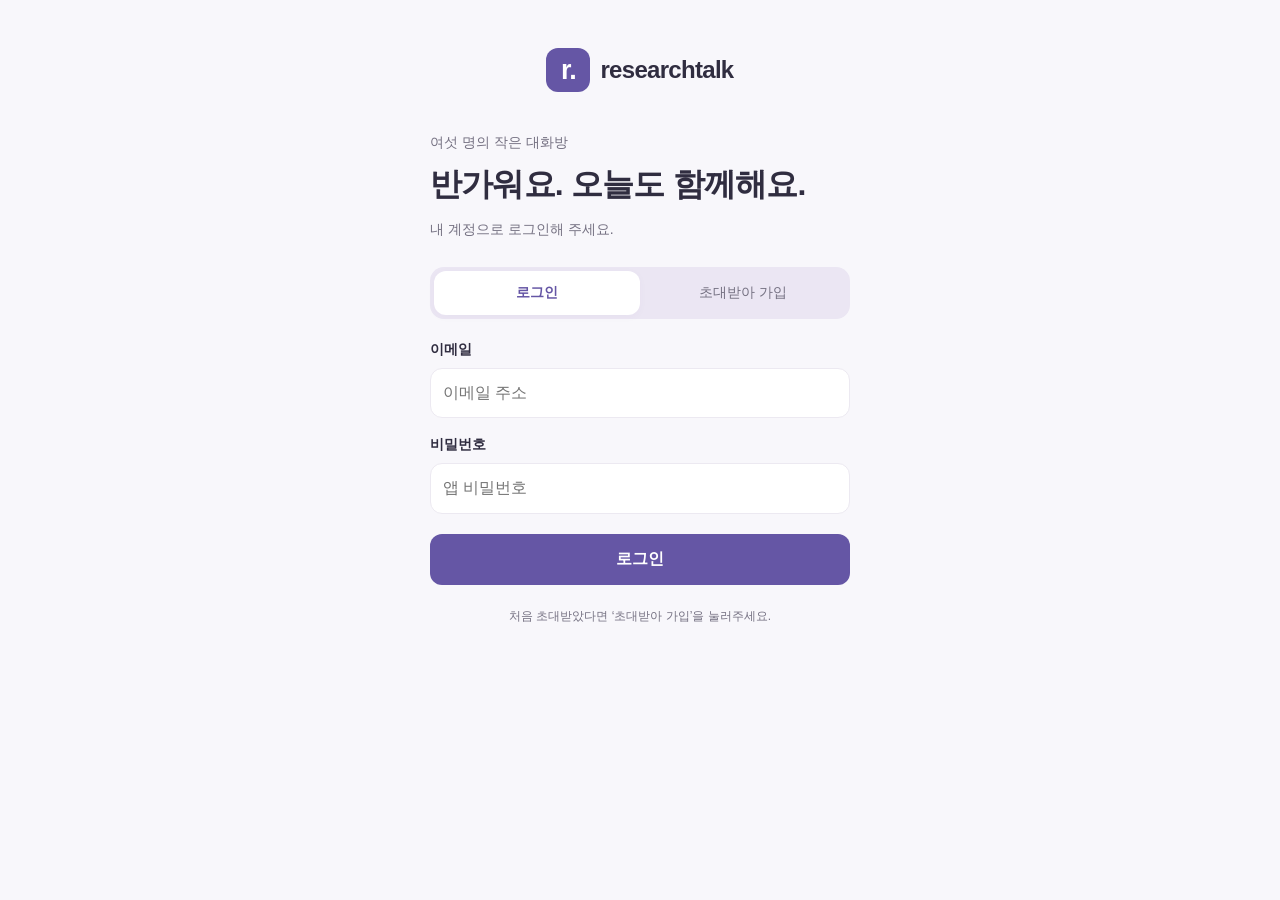
==== commit 35488503: "Update index.html" ====
--- a/index.html
+++ b/index.html
@@ -1,4758 +1,562 @@
 <!doctype html>
 <html lang="ko">
 <head>
+    <!-- 이 파일은 npm run build로 생성됩니다. 화면 원본은 source/index.template.html입니다. -->
   <meta charset="utf-8" />
   <meta name="viewport" content="width=device-width, initial-scale=1, viewport-fit=cover" />
-  <meta name="theme-color" content="#107c41" />
+  <meta name="theme-color" content="#f8f7fb" />
   <meta name="apple-mobile-web-app-capable" content="yes" />
   <meta name="apple-mobile-web-app-status-bar-style" content="default" />
   <meta name="apple-mobile-web-app-title" content="researchtalk" />
-  <meta name="description" content="연구사업단 일정, 할 일, 단체 대화와 개인 대화" />
+  <meta name="description" content="여섯 명의 일정, 할 일, 단체 대화와 개인 대화" />
   <meta name="referrer" content="no-referrer" />
-  <title>연구사업단_과제관리_월별현황.xlsx · researchtalk</title>
+  <title>researchtalk</title>
+  <link rel="manifest" href="./manifest.webmanifest" />
+  <link rel="apple-touch-icon" href="./icons/apple-touch-icon.png" />
+  <link rel="icon" href="./icons/favicon-32.png" sizes="32x32" />
+  <style id="app-styles">
+:root{color-scheme:light;--bg:#f8f7fb;--paper:#fff;--ink:#302d40;--muted:#757182;--line:#ece9f1;--primary:#6556a5;--soft:#eeeafa;--rose:#b75d73;--green:#397964;--shadow:0 8px 30px #49415e07;font-family:-apple-system,BlinkMacSystemFont,"Apple SD Gothic Neo","Noto Sans KR","Malgun Gothic",sans-serif;font-size:16px;line-height:1.55;color:var(--ink);background:var(--bg)}
+*{box-sizing:border-box}body{margin:0}button,input,textarea{font:inherit}button,a,input,textarea{-webkit-tap-highlight-color:transparent}button{min-height:44px;cursor:pointer;border:0;border-radius:12px;color:inherit;background:transparent;touch-action:manipulation}button:disabled{cursor:default;opacity:.5}button:focus-visible,a:focus-visible{outline:3px solid #9080d0;outline-offset:3px}input,textarea{width:100%;min-height:48px;font-size:16px;color:var(--ink);background:#f8f7fb;border:1px solid var(--line);border-radius:12px;padding:12px;outline:none}input:focus,textarea:focus{border-color:var(--primary);box-shadow:0 0 0 3px #6556a513}input[type=date],input[type=time]{min-width:0;-webkit-appearance:none;appearance:none}textarea{resize:vertical}a{color:var(--primary)}h1,h2,h3,p{margin:0}h1{font-size:28px;line-height:1.3;letter-spacing:-.8px}h2{font-size:18px;line-height:1.5;letter-spacing:-.4px}h3{font-size:16px}ul{padding:0;margin:0;list-style:none}[hidden]{display:none!important}.symbols{width:0;height:0;position:absolute}.icon{width:22px;height:22px;fill:none;stroke:currentColor;stroke-width:1.7;stroke-linecap:round;stroke-linejoin:round;flex-shrink:0}.sr-only{position:absolute;width:1px;height:1px;padding:0;margin:-1px;overflow:hidden;clip:rect(0,0,0,0);white-space:nowrap;border:0}.muted{color:var(--muted);font-size:14px}.eyebrow{color:var(--muted);font-size:14px;margin-bottom:5px}.app-frame{height:100vh;height:var(--app-height,100dvh);max-width:600px;margin:auto;display:flex;flex-direction:column;background:var(--bg);overflow:hidden;border-inline:1px solid var(--line)}.app-header{display:flex;align-items:center;justify-content:space-between;padding:calc(12px + env(safe-area-inset-top)) 22px 9px;flex-shrink:0}.brand{display:flex;gap:10px;align-items:center;text-decoration:none;color:var(--ink);font-size:21px;font-weight:750;letter-spacing:-.6px;min-height:44px}.brand-mark{display:grid;place-items:center;width:36px;height:36px;background:var(--primary);color:#fff;border-radius:12px;font-size:27px;font-weight:800;line-height:1}.avatar{width:44px;height:44px;display:grid;place-items:center;border-radius:50%;background:#e9e2f6;color:var(--primary);font-size:15px;font-weight:700;flex-shrink:0}.connection-line{display:flex;align-items:center;justify-content:center;gap:8px;font-size:12px;color:var(--muted);min-height:27px;padding:0 16px 5px}.connection-line .text-button{font-size:12px}.workspace{flex:1;min-height:0;overflow:hidden;display:flex;flex-direction:column}.page{flex:1;min-height:0;overflow-y:auto;padding:16px 20px 28px;overscroll-behavior:contain;-webkit-overflow-scrolling:touch;scrollbar-width:thin}.panel{background:var(--paper);border:1px solid var(--line);border-radius:22px;padding:20px;box-shadow:var(--shadow);margin-top:16px}.today-heading{display:flex;align-items:center;justify-content:space-between;padding:6px 4px 4px}.today-heading h1{font-size:36px;letter-spacing:-1.2px}.date-stamp{width:64px;text-align:center;border-radius:17px;border:1px solid #e5deed;background:#f0eaf6;overflow:hidden;transform:rotate(4deg)}.date-stamp span{font-size:12px;display:block;padding-top:5px;color:var(--primary)}.date-stamp strong{display:block;font-size:28px;line-height:1.3;padding-bottom:7px}.section-heading{display:flex;align-items:center;justify-content:space-between;gap:8px}.inline-actions{display:flex;align-items:center;gap:0}.text-button{color:var(--primary);padding:8px;font-size:14px;white-space:nowrap}.icon-button{width:44px;min-width:44px;display:grid;place-items:center;font-size:26px;line-height:1}.soft-button{background:var(--soft);color:var(--primary);padding:10px 13px;font-size:14px;font-weight:650;white-space:nowrap}.primary-button{width:100%;background:var(--primary);color:white;padding:13px 16px;min-height:50px;font-weight:650}.square-button{width:46px;min-width:46px;font-size:27px;background:var(--soft);color:var(--primary)}.calendar-panel{padding:16px 12px 12px}.calendar-panel .section-heading{padding-left:6px}.weekdays,.calendar-grid{display:grid;grid-template-columns:repeat(7,minmax(44px,1fr))}.weekdays{font-size:13px;text-align:center;color:var(--muted);padding:12px 0 6px}.weekdays span:first-child{color:var(--rose)}.weekdays span:last-child{color:#5980ac}.calendar-day{min-width:44px;height:46px;min-height:44px;border-radius:12px;position:relative;font-size:16px;padding:5px 0}.calendar-day.outside{color:#b8b3c0}.calendar-day.today{box-shadow:inset 0 0 0 1.5px #a197c4;font-weight:700}.calendar-day.selected{color:white;background:var(--primary);box-shadow:none}.calendar-day.has-event:after{content:"";position:absolute;bottom:4px;left:calc(50% - 2px);width:4px;height:4px;border-radius:50%;background:var(--rose)}.calendar-day.selected:after{background:#fff}.calendar-key{font-size:12px;text-align:right;color:var(--muted);padding:10px 6px 0}.calendar-key span{display:inline-block;width:5px;height:5px;border-radius:50%;background:var(--rose);margin:0 6px 2px 0}.count-badge{background:#f1edf8;color:var(--primary);border-radius:20px;padding:5px 10px;font-size:13px}.todo-list{margin:12px 0}.todo-row{display:flex;align-items:center;gap:6px;padding:4px 0}.todo-toggle{display:flex;gap:12px;align-items:center;flex:1;min-width:0;text-align:left;padding:4px 0;font-size:16px}.check-box{height:23px;width:23px;border:1.5px solid #d8d1e4;border-radius:8px;display:grid;place-items:center;flex-shrink:0}.todo-toggle[aria-checked=true] .check-box{background:#def0e7;border-color:#def0e7;color:var(--green)}.todo-toggle[aria-checked=true] .todo-label{text-decoration:line-through;color:var(--muted)}.todo-label{overflow-wrap:anywhere}.delete-button{width:44px;min-width:44px;color:#96909f;display:grid;place-items:center}.delete-button .icon{width:17px;height:17px}.inline-form{display:flex;gap:8px}.inline-form input{min-width:0;background:#faf9fc}.empty{padding:21px 8px;color:var(--muted);font-size:14px;text-align:center;line-height:1.8}.event-list{margin-top:14px}.event-row{display:flex;align-items:flex-start;gap:12px;padding:14px 0;border-top:1px solid var(--line)}.event-row:first-child{border-top:0}.event-date{min-width:42px;border-radius:12px;background:#f1edf8;text-align:center;padding:6px 5px;color:var(--primary);font-size:12px}.event-date strong{display:block;font-size:21px;line-height:1.3}.event-content{flex:1;min-width:0}.event-content strong{font-size:16px;font-weight:650;overflow-wrap:anywhere}.event-content p{font-size:13px;color:var(--muted);margin-top:3px;overflow-wrap:anywhere;white-space:pre-wrap}.event-edit{font-size:13px;color:var(--primary);padding:8px;min-width:44px}.selected-events{font-size:14px;color:var(--primary);background:#f7f4fc;padding:10px 12px;border-radius:10px;margin-top:14px;white-space:pre-wrap}.bottom-nav{flex-shrink:0;display:grid;grid-template-columns:repeat(3,1fr);background:#ffffffed;border-top:1px solid var(--line);padding:5px 12px calc(7px + env(safe-area-inset-bottom));z-index:10}.bottom-nav button{display:flex;align-items:center;flex-direction:column;gap:4px;padding:8px 0;font-size:12px;color:#918c9b;position:relative;border-radius:14px}.bottom-nav button[aria-current=page]{color:var(--primary);background:#f4f0fa;font-weight:700}.request-badge{background:var(--rose);color:#fff;position:absolute;top:3px;left:calc(50% + 8px);min-width:18px;height:18px;border-radius:50%;font-size:11px}.chat-page{padding:0;display:flex;flex-direction:column;overflow:hidden}.chat-top{padding:13px 20px 0;flex-shrink:0}.chat-top h1{font-size:24px}.room-list{display:flex;gap:8px;overflow-x:auto;margin:14px -20px 0;padding:0 20px 12px;scrollbar-width:none}.room-chip{padding:10px 16px;font-size:14px;border-radius:24px;border:1px solid var(--line);background:white;white-space:nowrap}.room-chip.active{background:var(--primary);color:#fff;border-color:var(--primary)}.chat-context{display:flex;justify-content:space-between;align-items:center;padding:10px 20px;background:#fff;border-block:1px solid var(--line);flex-shrink:0}.chat-context strong{font-size:16px}.chat-context p{font-size:12px;margin-top:1px}.chat-tools{display:flex;flex-wrap:wrap;align-items:center;padding:3px 12px;gap:0;flex-shrink:0}.chat-tools input{width:145px;min-height:44px;font-size:16px;border:0;background:transparent;padding:6px}.chat-tools .text-button{font-size:12px;padding:8px}.archive-state{color:var(--muted);font-size:12px;text-align:center;padding:0 12px 6px;min-height:6px;flex-shrink:0}.chat-scroll{flex:1;min-height:0;overflow-y:auto;padding:12px 18px;overscroll-behavior:contain;scroll-behavior:auto}.chat-messages{display:flex;flex-direction:column;gap:17px}.message{display:flex;gap:8px;align-items:flex-start}.message.mine{flex-direction:row-reverse}.message .avatar{height:32px;width:32px;min-height:32px;font-size:12px}.message-main{max-width:78%;min-width:0}.message-author{font-size:12px;margin-bottom:5px;color:var(--muted)}.message.mine .message-author{text-align:right}.message-bubble{padding:11px 14px;border-radius:0 17px 17px 17px;background:white;border:1px solid var(--line);font-size:16px;white-space:pre-wrap;overflow-wrap:anywhere;line-height:1.65}.mine .message-bubble{background:#eae3f8;border-color:#eae3f8;border-radius:17px 0 17px 17px}.message-meta{display:flex;align-items:center;color:var(--muted);font-size:11px;gap:7px;margin-top:3px}.mine .message-meta{justify-content:flex-end}.message-delete{font-size:12px;color:var(--muted);padding:0 8px;min-height:44px}.summary-card{padding:18px;background:#f2eee0;border-radius:16px;margin-top:20px}.summary-card p{font-size:14px;white-space:pre-wrap;margin-top:9px}.composer-wrap{padding:0 14px 10px;border-top:1px solid var(--line);background:#fff;flex-shrink:0}.summary-open{font-size:12px;min-height:44px;padding:7px 2px}.composer{display:flex;gap:8px;align-items:flex-end}.composer textarea{max-height:120px;min-height:48px;resize:none;padding:11px 13px;line-height:1.5;overflow-y:auto}.send-button{min-width:48px;height:48px;background:var(--primary);color:white;display:grid;place-items:center}.composer-note{font-size:11px;color:var(--muted);margin:7px 2px 0}.field-error{font-size:14px;color:#a6455d;white-space:pre-wrap;overflow-wrap:anywhere}.field-error:not(:empty){margin:10px 0}.form-info{font-size:14px;color:var(--green);white-space:pre-wrap}.form-info:not(:empty){margin:12px 0}.new-message-hint{background:var(--primary);color:#fff;margin:0 auto 8px;font-size:13px;padding:8px 16px}.page-heading{padding:8px 0}.page-heading h1 span{font-size:17px;font-weight:500;margin-left:8px}.invite-panel{background:#eeeafa;border-color:#e6ddf4}.invite-panel p{margin:7px 0 15px}.invite-panel .primary-button{font-size:14px}.invite-item{border-top:1px solid #ddd5ee;padding-top:14px;margin-top:14px}.invite-item input{font-size:16px;background:#fff}.invite-item .inline-actions{justify-content:space-between}.invite-list .muted{font-size:12px;margin-top:8px}.member-list{padding:8px 16px}.member-row{display:flex;gap:12px;align-items:center;padding:12px 0;border-bottom:1px solid var(--line)}.member-row:last-child{border:0}.member-info{flex:1;min-width:0}.member-info strong{display:block;overflow-wrap:anywhere;font-size:16px}.member-info p{font-size:12px;color:var(--muted)}.member-row .text-button{font-size:13px}.request-card{padding:16px;background:white;border:1px solid #e2d6f1;border-radius:18px;margin-top:16px}.request-card .inline-actions{gap:8px;margin-top:12px}.account-actions{display:flex;gap:8px;flex-wrap:wrap;margin-top:18px}.account-actions .soft-button{background:white;border:1px solid var(--line)}.auth-screen{position:fixed;inset:0;z-index:50;background:var(--bg);overflow-y:auto;padding:calc(32px + env(safe-area-inset-top)) 24px calc(32px + env(safe-area-inset-bottom));display:flex;flex-direction:column;align-items:center}.auth-brand{display:flex;align-items:center;gap:10px;margin:16px 0 40px;font-size:24px;letter-spacing:-.7px}.auth-brand .brand-mark{width:44px;height:44px}.auth-card{width:100%;max-width:420px}.auth-card h1{font-size:32px;margin:10px 0 14px}.auth-card .segmented{margin:26px 0 20px}.segmented{display:grid;grid-template-columns:1fr 1fr;background:#ebe6f3;padding:4px;border-radius:14px}.segmented button{font-size:14px;color:var(--muted)}.segmented button[aria-pressed=true]{background:#fff;box-shadow:0 2px 8px #55417108;color:var(--primary);font-weight:650}.stack-form label{display:block;font-size:14px;font-weight:600;margin:16px 0 7px}.stack-form input,.stack-form textarea{background:white}.stack-form .primary-button{margin-top:20px}.auth-note{font-size:12px;color:var(--muted);margin-top:22px;text-align:center}.modal-backdrop{position:fixed;inset:0;z-index:80;display:flex;align-items:flex-end;justify-content:center;background:#30294050;padding:24px 12px 0}.modal-card{background:var(--bg);border-radius:26px 26px 0 0;padding:20px 22px calc(24px + env(safe-area-inset-bottom));width:100%;max-width:560px;max-height:90vh;max-height:90dvh;overflow:auto;box-shadow:0 -6px 40px #30294010}.modal-card p{font-size:14px;line-height:1.8}.modal-card .stack-form .inline-actions{gap:10px}.modal-card .stack-form .inline-actions>*{flex:1}.modal-card .danger-button{color:#a6455d;border:1px solid #e6cad4;margin-top:20px;background:#fff;padding:12px}.history-row{width:100%;display:flex;justify-content:space-between;align-items:center;padding:12px 4px;border-bottom:1px solid var(--line);text-align:left}.history-row small{font-size:12px;color:var(--muted)}.toast{position:fixed;bottom:calc(96px + env(safe-area-inset-bottom));left:50%;transform:translateX(-50%);background:#332d44;color:white;padding:12px 18px;border-radius:14px;font-size:14px;z-index:100;max-width:calc(100vw - 32px);width:max-content;box-shadow:0 5px 20px #30294020}.busy{pointer-events:none;opacity:.6}
+@media(min-width:700px){body{background:#eae7f0}.app-frame{box-shadow:0 0 70px #42335012}.auth-screen{background:#f8f7fb}.modal-backdrop{align-items:center;padding:24px}.modal-card{border-radius:26px;padding-bottom:24px}.page{padding-inline:28px}.chat-page{padding:0}.today-heading{padding-top:15px}}
+@media(max-width:380px){.page{padding-inline:12px}.calendar-panel{padding-inline:8px}.panel{padding:16px 14px}.calendar-panel{padding:12px 6px}.chat-page{padding:0}.chat-tools{padding-inline:7px}.chat-tools .text-button{padding-inline:6px}.app-header{padding-inline:16px}.chat-top{padding-inline:16px}.chat-context{padding-inline:16px}}
+@media(max-width:350px){.page{padding-inline:0}.today-heading,.page-heading{padding-inline:16px}.panel:not(.calendar-panel){margin-inline:10px}.calendar-panel{padding-inline:4px;border-inline:0;border-radius:0}.calendar-grid,.weekdays{grid-template-columns:repeat(7,minmax(44px,1fr))}.chat-tools input{width:135px}.chat-tools .text-button{padding-inline:4px}.account-actions,.dm-requests{padding-inline:10px}.member-list{margin-inline:10px}}
+@media(prefers-reduced-motion:reduce){*{scroll-behavior:auto!important;transition:none!important}}
 
-  <link rel="manifest" href="./manifest.webmanifest" />
-  <link rel="apple-touch-icon" href="./icons/apple-touch-icon.jpg?v=20260929" />
-  <link rel="icon" type="image/jpeg" href="./icons/favicon-32.jpg?v=20260929" sizes="32x32" />
-  <link rel="stylesheet" href="./styles.css?ui=compact-20260925" />
-
-  <script defer src="./vendor/supabase.js?ui=compact-20260925"></script>
-  <script defer src="./dates.js?ui=compact-20260925"></script>
-  <script defer src="./config.js?ui=compact-20260925"></script>
-  <script defer src="./storage.js?ui=compact-20260925"></script>
-  <script defer src="./summary.js?ui=compact-20260925"></script>
-  <script defer src="./app.js?ui=compact-20260925"></script>
-
-<style id="xl-compact-style">
-:root{
-  --bg:#f6f6f6;
-  --paper:#fff;
-  --ink:#202020;
-  --muted:#757575;
-  --line:#d5d5d5;
-  --primary:#107c41;
-  --soft:#e9f2eb;
-  --rose:#c14f65;
-  --green:#107c41;
-  font-family:"Malgun Gothic","맑은 고딕",Arial,sans-serif;
-}
-
-body,.app-frame,.auth-screen,.chat-scroll{
-  background-image:none!important;
-}
-
-.app-frame{background:#fff}
-
-.panel,.room-chip,.message-bubble,.mine .message-bubble{
-  border-radius:2px;
-  box-shadow:none;
-}
-
-.xl-chrome,.xl-formula,#xl-sheet,.xl-letters,
-.xl-pane-tools,.xl-pane-foot,.xl-mobile-close{
-  display:none;
-}
-
-.app-header{
-  background:#107c41;
-  color:#fff;
-  border:0;
-}
-
-.brand{color:#fff}
-
-.brand-mark{
-  border-radius:2px;
-  background:#fff;
-  color:#107c41;
-}
-
-.xl-quick,.xl-filename,.xl-window,.xl-title-search{
-  display:none;
-}
-
-.app-header .avatar{
-  background:#e0eee3;
-  color:#075c2e;
-}
-
-.connection-line{background:#f4f4f4}
-.bottom-nav{background:#f4f4f4}
-.bottom-nav button{border-radius:0}
-
-.bottom-nav button[aria-current=page]{
-  background:#fff;
-  border-bottom:3px solid #107c41;
-}
-
-.xl-more{
-  background:#fff;
-  border-bottom:1px solid var(--line);
-  flex-shrink:0;
-  max-height:30%;
-  overflow:auto;
-}
-
-.xl-more summary{
-  padding:9px 14px;
-  min-height:44px;
-  font-size:12px;
-  cursor:pointer;
-  color:#555;
-}
-
-.xl-unread{
-  border:1px solid #dfb9bf;
-  color:#b42f42;
-  background:#fff;
-  font-size:12px;
-  padding:5px 8px;
-  border-radius:2px;
-}
-
-.xl-mobile-open{
-  display:block;
-  width:100%;
-  border:1px solid var(--line);
-  background:#fff;
-  color:#107c41;
-  margin:8px 0;
-}
-
-.chat-scroll{background:#f8f8f8}
-.mine .message-bubble{background:#eef6ef}
-.calendar-key{gap:4px 8px}
-.xl-pivot-scroll{min-height:0}
-.xl-status-note{display:none}
-.composer textarea{min-width:0;flex:1}
-
-@media(min-width:1100px){
-  body{
-    font-size:13px;
-    line-height:1.45;
-    background:#fff;
-  }
-
-  .app-frame{
-    max-width:none;
-    border:0;
-    box-shadow:none;
-    height:100vh;
-    height:var(--app-height,100dvh);
-  }
-
-  /* 초록색 제목 표시줄 */
-  .app-header{
-    height:36px;
-    min-height:36px;
-    padding:0 10px;
-    gap:16px;
-    justify-content:flex-start;
-    flex-shrink:0;
-  }
-
-  .brand{min-height:26px;gap:0}
-  .brand>span:last-child{display:none}
-
-  .brand-mark{
-    font-family:Arial,sans-serif;
-    width:23px;
-    height:25px;
-    font-size:18px;
-    font-weight:700;
-  }
-
-  .app-header .avatar{
-    width:25px;
-    height:25px;
-    min-height:25px;
-    font-size:12px;
-    border:1px solid #dce9df;
-    background:#ffffff15;
-    color:white;
-  }
-
-  .xl-quick,.xl-window{
-    display:flex;
-    align-items:center;
-    gap:16px;
-    white-space:nowrap;
-    font-size:13px;
-  }
-
-  .xl-toggle{
-    display:inline-block;
-    width:29px;
-    height:15px;
-    border:1px solid white;
-    border-radius:12px;
-    vertical-align:middle;
-    margin-inline:4px;
-  }
-
-  .xl-toggle:before{
-    content:"";
-    display:block;
-    width:9px;
-    height:9px;
-    margin:2px;
-    background:white;
-    border-radius:50%;
-  }
-
-  .xl-filename{
-    display:block;
-    white-space:nowrap;
-    font-size:13px;
-  }
-
-  .xl-title-search{
-    display:flex;
-    align-items:center;
-    gap:8px;
-    flex:1;
-    max-width:580px;
-    min-width:80px;
-    height:27px;
-    padding:0 10px;
-    background:#ffffff24;
-    border:1px solid #ffffff25;
-    border-radius:5px;
-    color:#f5fff8;
-    font-size:13px;
-  }
-
-  .xl-title-search .icon{width:17px;height:17px}
-  .xl-window{margin-left:auto;gap:25px;font-size:15px}
-  .xl-window span:first-child{font-size:12px}
-
-  /* 엑셀 메뉴와 리본 */
-  .xl-chrome{
-    display:block;
-    flex-shrink:0;
-    background:#fff;
-    color:#171717;
-  }
-
-  .xl-menubar{
-    height:34px;
-    display:flex;
-    align-items:center;
-    padding:0 12px;
-    gap:2px;
-    border-bottom:1px solid #eee;
-  }
-
-  .xl-menubar button{
-    font-size:13px;
-    padding:0 13px;
-    min-height:30px;
-    height:30px;
-    white-space:nowrap;
-    border-radius:0;
-    position:relative;
-  }
-
-  .xl-menubar .selected{
-    color:#107c41;
-    font-weight:bold;
-  }
-
-  .xl-menubar .selected:after{
-    content:"";
-    position:absolute;
-    bottom:1px;
-    left:12px;
-    right:12px;
-    height:3px;
-    background:#107c41;
-    border-radius:2px;
-  }
-
-  .xl-menubar .xl-share{
-    background:#107c41;
-    color:#fff;
-    margin-left:5px;
-    border-radius:3px;
-    height:26px;
-    min-height:26px;
-  }
-
-  .xl-menubar .xl-comment{
-    margin-left:auto;
-    border:1px solid #ccc;
-    border-radius:3px;
-    height:26px;
-    min-height:26px;
-  }
-
-  .xl-chrome button:disabled{opacity:1;color:inherit}
-  .xl-chrome button{cursor:default}
-  .xl-menubar .selected:disabled{color:#107c41}
-  .xl-menubar .xl-share:disabled{color:#fff}
-
-  .xl-ribbon-scroll{
-    overflow-x:auto;
-    scrollbar-width:thin;
-    scrollbar-color:#c4c4c4 #fff;
-  }
-
-  .xl-ribbon{
-    display:flex;
-    height:102px;
-    min-width:1420px;
-    padding:7px 0 2px;
-    overflow:hidden;
-  }
-
-  .xl-group{
-    position:relative;
-    display:flex;
-    gap:7px;
-    padding:0 10px 20px;
-    border-right:1px solid #ddd;
-    flex-shrink:0;
-    font-size:12px;
-  }
-
-  .xl-group>small{
-    position:absolute;
-    bottom:0;
-    left:0;
-    right:0;
-    text-align:center;
-    color:#858585;
-    font-size:11px;
-  }
-
-  .xl-group>small:after{
-    content:"⌁";
-    position:absolute;
-    right:5px;
-    color:#777;
-  }
-
-  .xl-group button{
-    min-height:23px;
-    padding:1px 3px;
-    font-size:13px;
-    line-height:1.4;
-    border-radius:0;
-    text-align:left;
-  }
-
-  .xl-group .big{
-    display:flex;
-    flex-direction:column;
-    align-items:center;
-    text-align:center;
-    justify-content:center;
-    gap:3px;
-    min-width:41px;
-  }
-
-  .xl-group .big b{
-    font-size:23px;
-    font-weight:400;
-    line-height:1.2;
-    color:#597995;
-  }
-
-  .xl-stack{
-    display:flex;
-    flex-direction:column;
-    justify-content:center;
-    gap:1px;
-  }
-
-  .xl-row{
-    display:flex;
-    align-items:center;
-    gap:6px;
-    white-space:nowrap;
-    min-height:29px;
-  }
-
-  .xl-box{
-    border:1px solid #aaa;
-    background:#fff;
-    border-radius:1px;
-    padding:3px 7px;
-    display:inline-flex;
-    align-items:center;
-    justify-content:space-between;
-    gap:12px;
-    height:25px;
-    font-size:12px;
-  }
-
-  .xl-font{font-size:16px}
-  .xl-font .bold{font-weight:bold}
-  .xl-font .under{text-decoration:underline}
-  .xl-font .color{border-bottom:3px solid #f13642}
-  .xl-font .fill{border-bottom:3px solid #f3d76d}
-
-  .xl-undo{width:53px;justify-content:center;color:#47719c}
-  .xl-clip{width:145px}
-  .xl-fonts{width:246px}
-  .xl-align{width:274px}
-  .xl-number{width:154px}
-  .xl-styles{width:201px}
-  .xl-cells{width:93px}
-  .xl-edit{flex:1;border:0}
-
-  /* 수식 표시줄 */
-  .xl-formula{
-    display:flex;
-    align-items:center;
-    height:28px;
-    min-height:28px;
-    border-block:1px solid #cfcfcf;
-    background:#fff;
-    gap:12px;
-    font-size:12px;
-  }
-
-  #xl-cell{
-    width:114px;
-    border-right:1px solid #ccc;
-    height:26px;
-    line-height:26px;
-    padding:0 10px;
-    flex-shrink:0;
-  }
-
-  #xl-cell:after{content:"▾";float:right;color:#777}
-  .xl-formula>span{color:#aaa}
-
-  .xl-formula em{
-    font:bold italic 16px Georgia,serif;
-    color:#555;
-  }
-
-  .xl-formula output{
-    white-space:nowrap;
-    text-overflow:ellipsis;
-    overflow:hidden;
-    flex:1;
-    border-left:1px solid #eee;
-    padding-left:10px;
-  }
-
-  /* A–G / H–I / J */
-  #workspace:not([hidden]){
-    display:grid;
-    grid-template-columns:
-      minmax(0,66.5fr)
-      minmax(0,15.3fr)
-      minmax(0,18.2fr);
-    grid-template-rows:minmax(0,1fr);
-    position:relative;
-    gap:0;
-    overflow:hidden;
-    background:#fff;
-  }
-
-  /* 왼쪽 연구사업 표 */
-  #xl-sheet{
-    display:flex;
-    grid-column:1;
-    grid-row:1;
-    min-height:0;
-    min-width:0;
-    flex-direction:column;
-    border-right:1px solid #bbb;
-  }
-
-  .xl-table-scroll{
-    flex:1;
-    min-height:0;
-    overflow:auto;
-    scrollbar-width:thin;
-    background:repeating-linear-gradient(
-      #fff 0 23px,
-      #d8d8d8 23px 24px
-    );
-  }
-
-  .xl-table{
-    border-collapse:separate;
-    border-spacing:0;
-    table-layout:fixed;
-    width:100%;
-    font-size:12px;
-    color:#252525;
-    background:white;
-    font-variant-numeric:tabular-nums;
-  }
-
-  .xl-table th,.xl-table td{
-    height:24px;
-    padding:0 8px;
-    border-right:1px solid #d6d6d6;
-    border-bottom:1px solid #d6d6d6;
-    overflow:hidden;
-    text-overflow:ellipsis;
-    white-space:nowrap;
-    font-weight:400;
-  }
-
-  .xl-table thead th{
-    position:sticky;
-    top:0;
-    height:24px;
-    background:#fafafa;
-    color:#626262;
-    text-align:center;
-    z-index:2;
-    font-size:12px;
-  }
-
-  .xl-table thead th:first-child{background:#ebeeee}
-
-  .xl-table tbody th{
-    background:#fafafa;
-    color:#777;
-    text-align:center;
-    padding:0;
-    font-size:12px;
-  }
-
-  .xl-table tr:first-child td{
-    background:#fafafa;
-    font-size:11px;
-    color:#454545;
-  }
-
-  .xl-table td:nth-child(n+4):nth-child(-n+7){
-    text-align:right;
-  }
-
-  .xl-table td:last-child{text-align:center}
-
-  .xl-table td[tabindex="0"]{
-    outline:2px solid #107c41;
-    outline-offset:-2px;
-  }
-
-  .xl-table td:focus{box-shadow:none}
-  .xl-table .up{color:#cb5267}
-  .xl-table .down{color:#567aac}
-  .xl-table .xl-header{color:#444!important}
-
-  .xl-ticker{
-    height:26px;
-    min-height:26px;
-    padding:3px 9px;
-    border-block:1px solid #d5d5d5;
-    overflow:hidden;
-    white-space:nowrap;
-    font-size:11px;
-    color:#777;
-    background:#fff;
-  }
-
-  .xl-ticker b{
-    font-weight:400;
-    color:#cb5267;
-    margin-right:20px;
-  }
-
-  .xl-sheet-tools{
-    height:38px;
-    display:flex;
-    align-items:center;
-    gap:6px;
-    padding:4px 6px;
-    background:#fafafa;
-    flex-shrink:0;
-    overflow:hidden;
-  }
-
-  .xl-sheet-tools input{
-    min-height:28px;
-    height:28px;
-    padding:4px 7px;
-    border-radius:0;
-    background:white;
-    font-size:12px;
-    width:225px;
-    max-width:35%;
-  }
-
-  .xl-sheet-tools button{
-    min-height:28px;
-    height:28px;
-    padding:3px 11px;
-    border:1px solid #ccc;
-    border-radius:0;
-    font-size:11px;
-    white-space:nowrap;
-  }
-
-  .xl-sheet-tools .active{
-    font-weight:bold;
-    background:#fff;
-    border-bottom:2px solid #107c41;
-  }
-
-  .xl-sheet-tools small{
-    margin-left:auto;
-    color:#777;
-    font-size:10px;
-    white-space:nowrap;
-  }
-
-  /* H–I 피벗 패널 */
-  #workspace #page-home{
-    display:flex!important;
-    grid-column:2;
-    grid-row:1;
-    flex-direction:column;
-    overflow:hidden;
-    padding:0;
-    min-width:0;
-    min-height:0;
-    background:#fff;
-    border-right:1px solid #bbb;
-  }
-
-  .xl-letters{
-    display:flex;
-    align-items:center;
-    flex-shrink:0;
-    height:24px;
-    min-height:24px;
-    background:#fafafa;
-    border-bottom:1px solid #cfcfcf;
-    text-align:center;
-    font-size:12px;
-    color:#626262;
-  }
-
-  .xl-letters span{
-    flex:1;
-    border-right:1px solid #d5d5d5;
-  }
-
-  .xl-letters span:last-child{border:0}
-
-  .xl-pane-tools{
-    display:flex;
-    align-items:center;
-    justify-content:space-between;
-    min-height:26px;
-    padding:3px 7px;
-    border-bottom:1px solid #d8d8d8;
-    background:#f5f8f6;
-    font-size:11px;
-  }
-
-  .xl-pane-tools strong{font-size:11px}
-  .xl-pane-tools span{color:#777}
-
-  .xl-pivot-scroll{
-    flex:1;
-    overflow-y:auto;
-    scrollbar-width:thin;
-    padding:6px;
-    background-image:
-      linear-gradient(#e5e7e94d 1px,transparent 1px),
-      linear-gradient(90deg,#e5e7e94d 1px,transparent 1px);
-    background-size:28px 24px;
-  }
-
-  #page-home .today-heading{display:none}
-
-  #page-home .panel{
-    padding:7px;
-    margin:0 0 8px;
-    border:1px solid #cfcfcf;
-    border-radius:0;
-    background:#fff;
-    box-shadow:none;
-    position:relative;
-  }
-
-  #page-home .calendar-panel{
-    border-top:2px solid #107c41;
-  }
-
-  #page-home .panel:after{
-    content:"";
-    position:absolute;
-    bottom:-3px;
-    right:-3px;
-    width:5px;
-    height:5px;
-    background:#fff;
-    border:1px solid #aeb5b0;
-    pointer-events:none;
-  }
-
-  #page-home .section-heading{
-    gap:3px;
-    padding:0;
-    flex-wrap:wrap;
-  }
-
-  #page-home h2{
-    font-size:12px;
-    letter-spacing:0;
-    line-height:1.5;
-  }
-
-  #page-home .eyebrow{
-    font-size:10px;
-    color:#858585;
-    margin-bottom:0;
-  }
-
-  #page-home button{border-radius:1px}
-
-  #page-home .text-button{
-    min-height:24px;
-    padding:2px 3px;
-    font-size:10px;
-  }
-
-  #page-home .icon-button{
-    width:21px;
-    min-width:21px;
-    min-height:24px;
-    font-size:20px;
-  }
-
-  #page-home .soft-button{
-    min-height:24px;
-    padding:2px 5px;
-    font-size:10px;
-  }
-
-  #page-home .weekdays,
-  #page-home .calendar-grid{
-    grid-template-columns:repeat(7,minmax(0,1fr));
-  }
-
-  #page-home .weekdays{
-    font-size:10px;
-    padding:7px 0 3px;
-  }
-
-  #page-home .calendar-day{
-    min-width:0;
-    min-height:27px;
-    height:27px;
-    padding:0 0 3px;
-    font-size:11px;
-    border-radius:0;
-  }
-
-  #page-home .calendar-day.today{
-    box-shadow:inset 0 0 0 1px #87a895;
-  }
-
-  #page-home .calendar-day.selected{box-shadow:none}
-
-  #page-home .calendar-key{
-    font-size:9px;
-    gap:3px 6px;
-    padding:6px 0 0;
-    justify-content:flex-start;
-  }
-
-  .calendar-legend i{width:5px;height:5px}
-
-  #page-home .calendar-day.has-event:after,
-  #page-home .calendar-day.has-my-event:before{
-    width:4px;
-    height:4px;
-    bottom:3px;
-  }
-
-  #page-home .count-badge{
-    font-size:10px;
-    padding:1px 4px;
-    border-radius:1px;
-  }
-
-  #page-home .todo-list{margin:5px 0}
-  #page-home .todo-row{padding:2px 0;gap:2px}
-
-  #page-home .todo-toggle{
-    min-height:27px;
-    font-size:11px;
-    gap:6px;
-    padding:2px 0;
-  }
-
-  #page-home .check-box{
-    width:14px;
-    height:14px;
-    border-radius:0;
-    border-width:1px;
-  }
-
-  #page-home .check-box .icon{width:12px;height:12px}
-
-  #page-home .delete-button{
-    min-height:25px;
-    width:22px;
-    min-width:22px;
-  }
-
-  #page-home .delete-button .icon{width:12px;height:12px}
-  #page-home .inline-form{gap:3px}
-
-  #page-home .inline-form input{
-    min-height:27px;
-    height:27px;
-    border-radius:0;
-    font-size:11px;
-    padding:3px 5px;
-    background:white;
-  }
-
-  #page-home .square-button{
-    min-height:27px;
-    min-width:25px;
-    width:25px;
-    font-size:18px;
-  }
-
-  #page-home .empty{
-    font-size:11px;
-    padding:12px 2px;
-    line-height:1.6;
-  }
-
-  #page-home .event-list{margin-top:6px}
-
-  #page-home .event-row{
-    gap:5px;
-    padding:7px 0;
-    flex-wrap:wrap;
-  }
-
-  #page-home .event-date{
-    font-size:9px;
-    min-width:27px;
-    padding:2px;
-    border-radius:0;
-  }
-
-  #page-home .event-date strong{font-size:14px}
-  #page-home .event-content strong{font-size:11px}
-  #page-home .event-content p{font-size:10px}
-
-  #page-home .event-edit{
-    font-size:10px;
-    min-height:22px;
-    min-width:25px;
-    padding:2px;
-  }
-
-  #page-home .selected-events{
-    font-size:10px;
-    padding:4px;
-    border-radius:0;
-    margin-top:5px;
-  }
-
-  .xl-pane-foot{
-    display:flex;
-    align-items:center;
-    gap:4px;
-    height:38px;
-    min-height:38px;
-    padding:3px 6px;
-    background:#fafafa;
-    border-top:1px solid #ccc;
-    flex-shrink:0;
-  }
-
-  .xl-pane-foot button{
-    min-height:28px;
-    font-size:10px;
-    border-radius:0;
-    white-space:nowrap;
-    padding:2px 6px;
-  }
-
-  .xl-pane-foot .active{
-    border-bottom:2px solid #107c41;
-    color:#107c41;
-    font-weight:bold;
-  }
-
-  /* J 대화 패널 */
-  #workspace #page-chat{
-    display:flex!important;
-    grid-column:3;
-    grid-row:1;
-    min-width:0;
-    min-height:0;
-    padding:0;
-    background:#fafafa;
-    border:0;
-    overflow:hidden;
-  }
-
-  .chat-top{
-    padding:4px 7px 0;
-    border:0;
-    background:#fff;
-  }
-
-  .chat-top .section-heading{gap:4px;flex-wrap:wrap}
-  .chat-top h1{font-size:11px;letter-spacing:0}
-
-  .chat-top .soft-button{
-    min-height:23px;
-    padding:2px 5px;
-    font-size:10px;
-    border-radius:1px;
-    background:#f1f6f2;
-  }
-
-  .room-list{
-    gap:4px;
-    margin:3px -7px 0;
-    padding:0 7px 4px;
-  }
-
-  .room-chip{
-    min-height:25px;
-    padding:2px 7px;
-    font-size:11px;
-    border-radius:0;
-  }
-
-  .unread-dot{
-    width:6px;
-    height:6px;
-    margin-left:4px;
-    box-shadow:none;
-  }
-
-  .chat-context{
-    padding:5px 7px;
-    gap:3px;
-    flex-wrap:wrap;
-    background:#f5f8f6;
-  }
-
-  .chat-context strong{font-size:11px}
-  .chat-context p{font-size:9px}
-
-  .chat-context .text-button{
-    min-height:22px;
-    font-size:10px;
-    padding:2px 0;
-  }
-
-  .xl-more summary{
-    min-height:23px;
-    padding:3px 7px;
-    font-size:10px;
-    color:#777;
-  }
-
-  .xl-more .chat-tools{padding:0 4px;gap:0}
-
-  .xl-more .chat-tools input{
-    min-height:27px;
-    height:27px;
-    font-size:11px;
-    width:116px;
-    padding:2px;
-  }
-
-  .xl-more .text-button{
-    min-height:24px;
-    font-size:10px;
-    padding:2px 4px;
-  }
-
-  .xl-more .archive-state{
-    font-size:10px;
-    padding:2px 7px;
-    text-align:left;
-  }
-
-  .xl-more .summary-open{
-    min-height:24px;
-    font-size:10px;
-    padding:2px 7px;
-  }
-
-  .xl-unread{
-    min-height:23px;
-    font-size:10px;
-    padding:2px 5px;
-    border:0;
-    flex-shrink:0;
-  }
-
-  .chat-scroll{
-    padding:8px;
-    scrollbar-width:thin;
-    background:#fafafa;
-  }
-
-  .chat-messages{gap:8px}
-
-  .message,.message.mine{
-    display:block;
-    background:#fff;
-    border:1px solid #dcdcdc;
-    padding:7px 8px;
-  }
-
-  .message .avatar{display:none}
-
-  .message-main{
-    max-width:none;
-    width:100%;
-    display:grid;
-    grid-template-columns:minmax(0,1fr) auto;
-    gap:3px 5px;
-  }
-
-  .message-author,.message.mine .message-author{
-    grid-column:1;
-    grid-row:1;
-    text-align:left;
-    font-size:11px;
-    font-weight:700;
-    color:#107c41;
-    margin:0;
-    overflow-wrap:anywhere;
-  }
-
-  .message-bubble,.mine .message-bubble{
-    grid-column:1/-1;
-    grid-row:2;
-    font-size:12px;
-    line-height:1.5;
-    padding:0;
-    border:0;
-    border-radius:0;
-    background:transparent;
-    color:#252525;
-  }
-
-  .message-meta,.mine .message-meta{
-    grid-column:2;
-    grid-row:1;
-    justify-content:flex-end;
-    align-items:flex-start;
-    flex-wrap:wrap;
-    font-size:9px;
-    margin:0;
-    gap:3px;
-    color:#8b9398;
-  }
-
-  .message-delete{
-    min-height:15px;
-    height:15px;
-    font-size:9px;
-    padding:0;
-    color:#888;
-  }
-
-  .chat-scroll .empty{
-    font-size:12px;
-    padding:28px 5px;
-    color:#888;
-  }
-
-  .unread-divider{
-    font-size:10px;
-    padding:5px;
-    margin:3px 0;
-    border-radius:0;
-  }
-
-  .summary-card{
-    font-size:11px;
-    border-radius:0;
-    padding:8px;
-  }
-
-  .summary-card h3,.summary-card p{font-size:11px}
-
-  .new-message-hint{
-    min-height:25px;
-    font-size:10px;
-    margin:0 7px 5px;
-    padding:4px 7px;
-    border-radius:1px;
-  }
-
-  .composer-wrap{
-    padding:6px 7px;
-    background:#fafafa;
-  }
-
-  .composer{gap:5px}
-
-  .composer textarea{
-    min-height:31px;
-    height:31px;
-    padding:5px 7px;
-    font-size:12px;
-    line-height:1.5;
-    border-radius:2px;
-    background:#fff;
-  }
-
-  .send-button{
-    min-width:30px;
-    width:30px;
-    min-height:31px;
-    height:31px;
-    border-radius:2px;
-    background:#e9efeb;
-    color:#107c41;
-  }
-
-  .send-button .icon{width:17px;height:17px}
-
-  .composer-note{
-    font-size:9px;
-    margin:4px 0 0;
-    line-height:1.4;
-  }
-
-  .composer-wrap .field-error{font-size:10px}
-  .composer-wrap .field-error:not(:empty){margin:3px 0}
-
-  /* 하단 시트 탭과 상태 표시줄 */
-  .bottom-nav{
-    height:31px;
-    min-height:31px;
-    display:flex;
-    align-items:stretch;
-    justify-content:flex-start;
-    padding:0 7px;
-    border-block:1px solid #c9c9c9;
-    gap:2px;
-    z-index:10;
-  }
-
-  .bottom-nav:before{
-    content:"‹　 ›";
-    width:42px;
-    color:#777;
-    line-height:29px;
-  }
-
-  .bottom-nav button{
-    flex-direction:row;
-    gap:4px;
-    padding:0 15px;
-    min-height:29px;
-    font-size:11px;
-    white-space:nowrap;
-  }
-
-  .bottom-nav .icon{display:none}
-  .bottom-nav .unread-dot{position:static;margin-left:2px}
-  .bottom-nav .request-badge{top:0;left:auto;right:0}
-
-  .bottom-nav:after{
-    content:"워크북　 │　 사이드바";
-    margin-left:auto;
-    line-height:29px;
-    color:#107c41;
-    font-size:10px;
-    font-weight:bold;
-    padding:0 4px;
-  }
-
-  .connection-line{
-    order:10;
-    min-height:22px;
-    height:22px;
-    padding:0 9px;
-    justify-content:flex-start;
-    border-top:1px solid #eee;
-    font-size:10px;
-    gap:7px;
-    color:#666;
-  }
-
-  .connection-line .text-button{
-    min-height:20px;
-    font-size:10px;
-    padding:0 4px;
-  }
-
-  .xl-status-note{
-    display:inline;
-    margin-left:auto;
-    font-size:10px;
-    color:#888;
-  }
-
-  .unread-setup{
-    min-height:25px;
-    font-size:11px;
-    padding:4px 10px;
-  }
-
-  #workspace.xl-members-open #page-members{
-    display:block!important;
-    position:absolute;
-    inset:0;
-    z-index:15;
-    padding:22px;
-    background:#f7f8f7;
-    overflow:auto;
-  }
-
-  #workspace.xl-members-open #page-home,
-  #workspace.xl-members-open #page-chat,
-  #workspace.xl-members-open #xl-sheet{
-    visibility:hidden;
-  }
-
-  .members-page>*{
-    max-width:720px;
-    margin-inline:auto;
-  }
-
-  .xl-mobile-open{display:none}
-  .xl-mobile-close{display:none!important}
-}
-
-@media(max-width:1099px){
-  #workspace{position:relative}
-  .xl-pivot-scroll{overflow:visible}
-
-  .xl-mobile-close{
-    display:block;
-    flex-shrink:0;
-    background:#107c41;
-    color:#fff;
-    border-radius:0;
-    text-align:right;
-    padding:8px 16px;
-  }
-
-  #xl-sheet.xl-open{
-    display:flex;
-    position:absolute;
-    inset:0;
-    z-index:20;
-    flex-direction:column;
-    background:#fff;
-    min-height:0;
-  }
-
-  .xl-table-scroll{
-    flex:1;
-    min-height:0;
-    overflow:auto;
-  }
-
-  .xl-table{
-    min-width:900px;
-    width:100%;
-    border-collapse:collapse;
-    font-size:13px;
-  }
-
-  .xl-table td,.xl-table th{
-    height:32px;
-    white-space:nowrap;
-    border:1px solid #ddd;
-    padding:4px 8px;
-    font-weight:400;
-  }
-
-  .xl-table th{background:#f6f6f6}
-
-  .xl-sheet-tools{
-    padding:8px;
-    display:flex;
-    flex-wrap:wrap;
-    gap:5px;
-  }
-
-  .xl-sheet-tools input{font-size:16px}
-  .xl-sheet-tools small{color:#777}
-  .xl-ticker{font-size:11px;padding:8px}
-  .xl-more{max-height:45%;overflow:auto}
-}
-</style>
-
-<style id="workspace-theme-style">
-/* =========================================================
-   작업 배경 전환: Excel ↔ 한글 2024
-   - 기본값은 기존 Excel 화면
-   - 선택값은 localStorage에 저장
-   ========================================================= */
-.workspace-mode-switch{
-  display:flex;
-  align-items:center;
-  gap:2px;
-  padding:2px;
-  border:1px solid rgba(255,255,255,.35);
-  border-radius:6px;
-  background:rgba(255,255,255,.12);
-  flex-shrink:0;
-}
-.workspace-mode-switch button{
-  min-height:24px;
-  height:24px;
-  padding:0 9px;
-  border:0;
-  border-radius:4px;
-  background:transparent;
-  color:inherit;
-  font:600 11px/1 "Malgun Gothic","맑은 고딕",Arial,sans-serif;
-  cursor:pointer;
-  white-space:nowrap;
-}
-.workspace-mode-switch button[aria-pressed="true"]{
-  background:#fff;
-  color:#107c41;
-  box-shadow:0 1px 3px rgba(0,0,0,.16);
-}
-
-/* 한글용 리본은 Excel 모드에서는 숨김 */
-.hwp-chrome{display:none}
-
-@media(min-width:1100px){
-  /* ------------------ 한글 제목 표시줄 ------------------ */
-  body[data-workspace-theme="hwp"]{
-    --primary:#1683cf;
-    --green:#1683cf;
-    --soft:#edf6fc;
-  }
-
-  body[data-workspace-theme="hwp"] .app-header{
-    background:linear-gradient(#f9fbfd,#edf3f8);
-    color:#26333d;
-    border-bottom:1px solid #cfd7df;
-  }
-
-  body[data-workspace-theme="hwp"] .app-header .brand-mark{
-    background:#1683cf;
-    color:#fff;
-    border-radius:4px;
-  }
-
-  body[data-workspace-theme="hwp"] .app-header .avatar{
-    background:#fff;
-    color:#4c5963;
-    border:1px solid #cbd4dc;
-  }
-
-  body[data-workspace-theme="hwp"] .xl-quick{
-    color:#64717b;
-  }
-
-  body[data-workspace-theme="hwp"] .xl-title-search{
-    display:none;
-  }
-
-  body[data-workspace-theme="hwp"] .workspace-mode-switch{
-    border-color:#cbd5dd;
-    background:#fff;
-    color:#45525d;
-  }
-
-  body[data-workspace-theme="hwp"] .workspace-mode-switch button[aria-pressed="true"]{
-    background:#1683cf;
-    color:#fff;
-    box-shadow:none;
-  }
-
-  /* 기존 Excel 리본/수식줄 숨김 */
-  body[data-workspace-theme="hwp"] .xl-chrome,
-  body[data-workspace-theme="hwp"] .xl-formula{
-    display:none!important;
-  }
-
-  /* ------------------ 한글 2024 스타일 리본 ------------------ */
-  body[data-workspace-theme="hwp"] .hwp-chrome{
-    display:block;
-    flex-shrink:0;
-    background:#fbfcfd;
-    color:#222;
-    border-bottom:1px solid #bfc7cf;
-    box-shadow:0 1px 0 #fff inset;
-  }
-
-  .hwp-menubar{
-    height:33px;
-    display:flex;
-    align-items:center;
-    gap:2px;
-    padding:0 13px;
-    border-bottom:1px solid #e1e5e8;
-    font-size:12px;
-  }
-
-  .hwp-menubar button{
-    min-height:27px;
-    height:27px;
-    padding:0 11px;
-    border:0;
-    border-radius:2px;
-    background:transparent;
-    color:#242b31;
-    font-size:12px;
-    cursor:default;
-  }
-
-  .hwp-menubar .selected{
-    background:#1683cf;
-    color:#fff;
-  }
-
-  .hwp-ribbon{
-    height:83px;
-    display:flex;
-    align-items:stretch;
-    min-width:1280px;
-    padding:6px 8px 4px;
-    overflow:hidden;
-  }
-
-  .hwp-ribbon-scroll{
-    overflow-x:auto;
-    scrollbar-width:thin;
-  }
-
-  .hwp-group{
-    display:flex;
-    align-items:center;
-    gap:6px;
-    padding:0 10px;
-    border-right:1px solid #d7dde2;
-    flex-shrink:0;
-    font-size:11px;
-  }
-
-  .hwp-tool{
-    display:flex;
-    flex-direction:column;
-    align-items:center;
-    justify-content:center;
-    min-width:40px;
-    height:66px;
-    padding:2px 3px;
-    border:0;
-    background:transparent;
-    color:#34424d;
-    font-size:10px;
-    line-height:1.35;
-    cursor:default;
-  }
-
-  .hwp-tool b{
-    display:block;
-    font:400 23px/1.05 "Segoe UI Symbol","Malgun Gothic",sans-serif;
-    color:#5c7182;
-    margin-bottom:4px;
-  }
-
-  .hwp-tool.active{
-    background:#e6f2fb;
-    box-shadow:inset 0 0 0 1px #94c6e7;
-  }
-
-  .hwp-format-stack{
-    display:grid;
-    grid-template-columns:140px 64px;
-    grid-auto-rows:25px;
-    gap:4px;
-    align-content:center;
-    min-width:220px;
-  }
-
-  .hwp-selectbox{
-    height:25px;
-    padding:0 7px;
-    border:1px solid #b8c0c7;
-    background:#fff;
-    display:flex;
-    align-items:center;
-    justify-content:space-between;
-    font-size:11px;
-  }
-
-  .hwp-format-icons{
-    grid-column:1 / -1;
-    height:25px;
-    display:flex;
-    align-items:center;
-    gap:9px;
-    color:#394955;
-    font-size:14px;
-    white-space:nowrap;
-  }
-
-  /* ------------------ 한글 작업 공간 ------------------ */
-  body[data-workspace-theme="hwp"] #workspace:not([hidden]){
-    display:grid;
-    grid-template-columns:minmax(0,63fr) minmax(245px,16fr) minmax(300px,21fr);
-    grid-template-rows:minmax(0,1fr);
-    background-color:#d8dde2;
-    background-image:
-      linear-gradient(rgba(245,248,250,.03),rgba(245,248,250,.03)),
-      url("./assets/hwp-document-bg.png");
-    background-repeat:no-repeat;
-    background-position:left top;
-    background-size:cover;
-  }
-
-  /* Excel 표 대신 문서 편집 화면이 배경으로 보이게 함 */
-  body[data-workspace-theme="hwp"] #workspace #xl-sheet{
-    display:none!important;
-  }
-
-  body[data-workspace-theme="hwp"] #workspace #page-home{
-    grid-column:2;
-    grid-row:1;
-    margin:9px 0 9px 9px;
-    border:1px solid #b7c2cc;
-    border-radius:2px;
-    background:rgba(255,255,255,.965);
-    box-shadow:0 2px 8px rgba(28,44,58,.18);
-    backdrop-filter:blur(2px);
-  }
-
-  body[data-workspace-theme="hwp"] #workspace #page-chat{
-    grid-column:3;
-    grid-row:1;
-    margin:9px 9px 9px 7px;
-    border:1px solid #b7c2cc;
-    border-radius:2px;
-    background:rgba(255,255,255,.97);
-    box-shadow:0 2px 8px rgba(28,44,58,.18);
-    backdrop-filter:blur(2px);
-  }
-
-  body[data-workspace-theme="hwp"] .xl-letters{
-    display:none!important;
-  }
-
-  body[data-workspace-theme="hwp"] .xl-pane-tools{
-    background:#eef6fb;
-    border-bottom-color:#cbd7df;
-    color:#29495f;
-  }
-
-  body[data-workspace-theme="hwp"] #page-home .calendar-panel{
-    border-top-color:#1683cf;
-  }
-
-  body[data-workspace-theme="hwp"] #page-home .calendar-day.today{
-    box-shadow:inset 0 0 0 1px #6baed9;
-  }
-
-  body[data-workspace-theme="hwp"] .message-author,
-  body[data-workspace-theme="hwp"] .message.mine .message-author,
-  body[data-workspace-theme="hwp"] .send-button,
-  body[data-workspace-theme="hwp"] .bottom-nav:after{
-    color:#1683cf;
-  }
-
-  body[data-workspace-theme="hwp"] .send-button{
-    background:#eaf4fb;
-  }
-
-  body[data-workspace-theme="hwp"] .bottom-nav button[aria-current=page],
-  body[data-workspace-theme="hwp"] .xl-pane-foot .active{
-    border-bottom-color:#1683cf;
-    color:#1683cf;
-  }
-
-  body[data-workspace-theme="hwp"] .connection-line{
-    background:#f4f7f9;
-  }
-
-  body[data-workspace-theme="hwp"] #xl-show-sheet{
-    display:none!important;
-  }
-}
-
-@media(max-width:1099px){
-  .workspace-mode-switch{
-    margin-left:auto;
-  }
-
-  .workspace-mode-switch button{
-    padding:0 7px;
-  }
-
-  /* 모바일에서는 기존 기능 배치를 유지하되 색감만 변경 */
-  body[data-workspace-theme="hwp"] .app-header{
-    background:#1683cf;
-  }
-
-  body[data-workspace-theme="hwp"] .workspace-mode-switch button[aria-pressed="true"]{
-    color:#1683cf;
-  }
-}
-
-
-/* 한글 문서 본문 모형 */
-.hwp-document-stage{display:none;}
-
-@media(min-width:1100px){
-  body[data-workspace-theme="hwp"] #workspace:not([hidden]){
-    background:#d7dce1;
-    background-image:none;
-  }
-
-  body[data-workspace-theme="hwp"] .hwp-document-stage{
-    display:flex;
-    grid-column:1;
-    grid-row:1;
-    min-width:0;
-    min-height:0;
-    overflow:auto;
-    position:relative;
-    align-items:flex-start;
-    justify-content:center;
-    padding:38px 34px 56px;
-    background:
-      linear-gradient(90deg,rgba(255,255,255,.12),transparent 17%,transparent 83%,rgba(255,255,255,.12)),
-      #d7dce1;
-    scrollbar-width:thin;
-  }
-
-  .hwp-document-stage:before{
-    content:"";
-    position:absolute;
-    top:0;
-    left:0;
-    right:0;
-    height:24px;
-    border-bottom:1px solid #adb7c0;
-    background:
-      repeating-linear-gradient(90deg,#89949e 0 1px,transparent 1px 18px),
-      #eef1f3;
-    opacity:.9;
-  }
-
-  .hwp-document-page{
-    width:min(760px,calc(100% - 20px));
-    min-height:1040px;
-    box-sizing:border-box;
-    background:#fff;
-    color:#202020;
-    border:1px solid #b8bec4;
-    box-shadow:0 3px 12px rgba(42,51,59,.24);
-    padding:76px 74px 82px;
-    font-family:"Batang","바탕","함초롬바탕","Malgun Gothic",serif;
-    font-size:14px;
-    line-height:1.85;
-    position:relative;
-  }
-
-  .hwp-document-page:before,
-  .hwp-document-page:after{
-    content:"";
-    position:absolute;
-    top:46px;
-    width:24px;
-    height:24px;
-    border-top:1px solid #c5c9cd;
-  }
-  .hwp-document-page:before{left:35px;border-left:1px solid #c5c9cd;}
-  .hwp-document-page:after{right:35px;border-right:1px solid #c5c9cd;}
-
-  .hwp-report-kicker{
-    margin:0 0 9px;
-    color:#6d747a;
-    text-align:right;
-    font-family:"Malgun Gothic","맑은 고딕",sans-serif;
-    font-size:11px;
-    letter-spacing:.02em;
-  }
-
-  .hwp-report-title{
-    margin:0 0 8px;
-    text-align:center;
-    font-size:25px;
-    line-height:1.45;
-    font-weight:700;
-    letter-spacing:-.04em;
-  }
-
-  .hwp-report-subtitle{
-    margin:0 0 42px;
-    text-align:center;
-    color:#555;
-    font-size:13px;
-  }
-
-  .hwp-report-section{
-    margin:25px 0 10px;
-    padding:7px 10px;
-    background:#eef3f8;
-    border-left:4px solid #5e87aa;
-    font-family:"Malgun Gothic","맑은 고딕",sans-serif;
-    font-size:16px;
-    font-weight:700;
-    line-height:1.4;
-  }
-
-  .hwp-report-subhead{
-    margin:17px 0 5px;
-    font-weight:700;
-    font-size:14px;
-  }
-
-  .hwp-report-paragraph{
-    margin:4px 0 9px;
-    text-align:justify;
-    word-break:keep-all;
-  }
-
-  .hwp-report-list{
-    margin:5px 0 14px 20px;
-    padding:0;
-  }
-  .hwp-report-list li{margin:3px 0;padding-left:2px;}
-
-  .hwp-report-table-title{
-    margin:18px 0 5px;
-    text-align:center;
-    font-size:12px;
-    font-weight:700;
-  }
-
-  .hwp-report-table{
-    width:100%;
-    border-collapse:collapse;
-    table-layout:fixed;
-    margin:0 0 17px;
-    font-family:"Malgun Gothic","맑은 고딕",sans-serif;
-    font-size:11px;
-    line-height:1.45;
-  }
-  .hwp-report-table th,
-  .hwp-report-table td{
-    border:1px solid #737373;
-    padding:6px 7px;
-    text-align:center;
-    vertical-align:middle;
-  }
-  .hwp-report-table th{background:#fff4c9;font-weight:700;}
-  .hwp-report-table td:first-child{text-align:left;}
-
-  .hwp-report-note{
-    margin:8px 0 0;
-    color:#626262;
-    font-size:11px;
-  }
-
-  .hwp-report-cursor{
-    display:inline-block;
-    width:1px;
-    height:1.2em;
-    background:#2189d6;
-    vertical-align:-.2em;
-    margin-left:2px;
-    animation:hwp-caret 1.05s steps(1,end) infinite;
-  }
-  @keyframes hwp-caret{50%{opacity:0;}}
-}
-
-
-.hwp-memo-bar{display:none;}
-
-/* =========================================================
-   한글 모드 v3 기반 레이아웃 (v4에서 최종 오버라이드)
-   ========================================================= */
-@media(min-width:1100px){
-  body[data-workspace-theme="hwp"] #workspace:not([hidden]){
-    display:grid;
-    grid-template-columns:minmax(720px,1fr) 332px;
-    grid-template-rows:minmax(285px,42%) minmax(320px,58%);
-    gap:0;
-    overflow:hidden;
-    background:#d5d9dd;
-  }
-
-  body[data-workspace-theme="hwp"] .hwp-document-stage{
-    grid-column:1;
-    grid-row:1 / 3;
-    display:flex;
-    flex-direction:column;
-    align-items:center;
-    justify-content:flex-start;
-    gap:34px;
-    padding:48px 44px 70px;
-    overflow:auto;
-    background:
-      linear-gradient(90deg,rgba(255,255,255,.11),transparent 12%,transparent 88%,rgba(255,255,255,.11)),
-      #d5d9dd;
-    scrollbar-width:thin;
-  }
-
-  body[data-workspace-theme="hwp"] .hwp-document-stage:before{
-    position:sticky;
-    top:-48px;
-    width:calc(100% + 88px);
-    min-height:22px;
-    flex:0 0 22px;
-    z-index:3;
-    margin:-48px -44px -12px;
-    background:
-      repeating-linear-gradient(90deg,#9aa4ad 0 1px,transparent 1px 18px),
-      #eef1f3;
-    border-bottom:1px solid #adb7c0;
-    opacity:.96;
-  }
-
-  body[data-workspace-theme="hwp"] .hwp-document-page{
-    flex:0 0 auto;
-    width:min(790px,calc(100% - 34px));
-    min-height:1118px;
-    padding:78px 78px 84px;
-    margin:0;
-    box-shadow:0 3px 13px rgba(34,43,50,.24);
-  }
-
-  .hwp-page-number{
-    position:absolute;
-    bottom:28px;
-    left:0;
-    right:0;
-    text-align:center;
-    color:#777;
-    font-family:"Malgun Gothic","맑은 고딕",sans-serif;
-    font-size:10px;
-  }
-
-  .hwp-report-quote{
-    margin:14px 0 16px;
-    padding:10px 13px;
-    border-left:3px solid #93a9bb;
-    background:#f6f8fa;
-    color:#444;
-    font-size:12px;
-  }
-
-  .hwp-report-grid{
-    display:grid;
-    grid-template-columns:1fr 1fr;
-    gap:9px 14px;
-    margin:11px 0 17px;
-  }
-  .hwp-report-grid>div{
-    border:1px solid #b8bec4;
-    background:#fafafa;
-    padding:9px 11px;
-    font-family:"Malgun Gothic","맑은 고딕",sans-serif;
-    font-size:11px;
-    line-height:1.55;
-  }
-  .hwp-report-grid b{display:block;margin-bottom:2px;color:#314b60;}
-
-  /* 우측은 한글의 보조 창처럼 붙여 보이게 함 */
-  body[data-workspace-theme="hwp"] #workspace #page-home,
-  body[data-workspace-theme="hwp"] #workspace #page-chat{
-    min-width:0;
-    min-height:0;
-    margin:0;
-    border:0;
-    border-left:1px solid #b8c0c7;
-    border-radius:0;
-    box-shadow:none;
-    backdrop-filter:none;
-    background:#f7f8f9;
-  }
-
-  body[data-workspace-theme="hwp"] #workspace #page-home{
-    grid-column:2;
-    grid-row:1;
-    border-bottom:1px solid #b8c0c7;
-  }
-
-  body[data-workspace-theme="hwp"] #workspace #page-chat{
-    grid-column:2;
-    grid-row:2;
-  }
-
-  body[data-workspace-theme="hwp"] #page-home .xl-pane-tools{
-    min-height:29px;
-    height:29px;
-    padding:3px 8px;
-    background:#eef2f5;
-    border-bottom:1px solid #c9d0d6;
-    color:#46545e;
-    font-size:10px;
-  }
-  body[data-workspace-theme="hwp"] #page-home .xl-pane-tools strong{
-    font-weight:600;
-    color:#3e4d58;
-  }
-
-  body[data-workspace-theme="hwp"] #page-home .xl-pivot-scroll{
-    padding:8px;
-    background:#fafbfc;
-    overflow:auto;
-  }
-  body[data-workspace-theme="hwp"] #page-home .panel{
-    margin:0 0 7px;
-    padding:7px;
-    border:1px solid #d5dade;
-    background:#fff;
-  }
-  body[data-workspace-theme="hwp"] #page-home .panel:after{display:none;}
-  body[data-workspace-theme="hwp"] #page-home .calendar-panel{border-top:1px solid #d5dade;}
-  body[data-workspace-theme="hwp"] #page-home .calendar-grid{gap:1px;}
-  body[data-workspace-theme="hwp"] #page-home .calendar-day{
-    min-height:24px;
-    height:24px;
-    color:#4e555b;
-    font-size:10px;
-  }
-  body[data-workspace-theme="hwp"] #page-home .calendar-day.today{
-    background:#eaf3f9;
-    box-shadow:inset 0 0 0 1px #8ab8d6;
-    color:#245b7c;
-  }
-  body[data-workspace-theme="hwp"] #page-home .weekdays{font-size:9px;color:#7a8288;}
-  body[data-workspace-theme="hwp"] #page-home .calendar-key{font-size:8px;color:#81888e;}
-  body[data-workspace-theme="hwp"] #page-home .todo-panel{margin-bottom:0;}
-  body[data-workspace-theme="hwp"] #page-home .events-panel,
-  body[data-workspace-theme="hwp"] #page-home .xl-pane-foot,
-  body[data-workspace-theme="hwp"] #page-home .today-heading{
-    display:none!important;
-  }
-
-  /* 메신저를 한글 '메모' 창처럼 보이게 */
-  .hwp-memo-bar{display:none;}
-  body[data-workspace-theme="hwp"] .hwp-memo-bar{
-    display:flex;
-    align-items:center;
-    justify-content:space-between;
-    min-height:30px;
-    height:30px;
-    padding:0 8px;
-    background:#eef2f5;
-    border-bottom:1px solid #c9d0d6;
-    color:#45525c;
-    font:600 10px/1 "Malgun Gothic","맑은 고딕",sans-serif;
-    flex-shrink:0;
-  }
-  body[data-workspace-theme="hwp"] .hwp-memo-bar span:last-child{
-    color:#8a939a;
-    font-weight:400;
-  }
-
-  body[data-workspace-theme="hwp"] #page-chat .chat-top{
-    padding:6px 8px 4px;
-    background:#f8f9fa;
-    border-bottom:1px solid #e0e4e7;
-  }
-  body[data-workspace-theme="hwp"] #page-chat .chat-top h1{
-    font-size:10px;
-    color:#5c666e;
-    font-weight:600;
-  }
-  body[data-workspace-theme="hwp"] #page-chat .room-list{
-    margin:3px -2px 0;
-    padding:0 2px 3px;
-    gap:3px;
-  }
-  body[data-workspace-theme="hwp"] #page-chat .room-chip{
-    min-height:23px;
-    padding:2px 6px;
-    border:1px solid #d7dde1;
-    background:#fff;
-    color:#53616a;
-    font-size:9px;
-  }
-  body[data-workspace-theme="hwp"] #page-chat .room-chip[aria-current="true"]{
-    background:#edf4f8;
-    border-color:#bfcfd9;
-    color:#315e78;
-  }
-  body[data-workspace-theme="hwp"] #page-chat #private-start{font-size:9px;min-height:21px;padding:1px 5px;}
-
-  body[data-workspace-theme="hwp"] #page-chat .chat-context{
-    padding:5px 8px;
-    background:#fff;
-    border-bottom:1px solid #e1e4e7;
-  }
-  body[data-workspace-theme="hwp"] #page-chat .chat-context strong{font-size:10px;color:#414d55;}
-  body[data-workspace-theme="hwp"] #page-chat .chat-context p{font-size:8px;color:#92999f;}
-  body[data-workspace-theme="hwp"] #page-chat #history-open{font-size:9px;}
-  body[data-workspace-theme="hwp"] #page-chat .xl-more{display:none;}
-  body[data-workspace-theme="hwp"] #page-chat .xl-unread{font-size:9px;background:#fff;}
-
-  body[data-workspace-theme="hwp"] #page-chat .chat-scroll{
-    padding:7px;
-    background:#f5f6f7;
-  }
-  body[data-workspace-theme="hwp"] #page-chat .chat-messages{gap:6px;}
-  body[data-workspace-theme="hwp"] #page-chat .message,
-  body[data-workspace-theme="hwp"] #page-chat .message.mine{
-    padding:6px 7px;
-    border:1px solid #d8d6c4;
-    border-left:3px solid #d6c568;
-    background:#fffdf0;
-    box-shadow:0 1px 2px rgba(40,45,50,.04);
-  }
-  body[data-workspace-theme="hwp"] #page-chat .message.mine{
-    border-color:#cbd9c8;
-    border-left-color:#8fbd82;
-    background:#f4fbf1;
-  }
-  body[data-workspace-theme="hwp"] #page-chat .message-author,
-  body[data-workspace-theme="hwp"] #page-chat .message.mine .message-author{
-    color:#4e5a61;
-    font-size:9px;
-  }
-  body[data-workspace-theme="hwp"] #page-chat .message-bubble,
-  body[data-workspace-theme="hwp"] #page-chat .mine .message-bubble{
-    color:#333;
-    font-size:10px;
-    line-height:1.45;
-  }
-  body[data-workspace-theme="hwp"] #page-chat .message-meta,
-  body[data-workspace-theme="hwp"] #page-chat .mine .message-meta{
-    font-size:8px;
-    color:#93999d;
-  }
-
-  body[data-workspace-theme="hwp"] #page-chat .composer-wrap{
-    padding:6px 7px 7px;
-    background:#eef1f3;
-    border-top:1px solid #d5dadd;
-  }
-  body[data-workspace-theme="hwp"] #page-chat .composer textarea{
-    min-height:30px;
-    height:30px;
-    border:1px solid #cbd2d7;
-    background:#fff;
-    font-size:10px;
-  }
-  body[data-workspace-theme="hwp"] #page-chat .send-button{
-    width:30px;
-    min-width:30px;
-    height:30px;
-    min-height:30px;
-    background:#dde9f0;
-    color:#50738a;
-  }
-  body[data-workspace-theme="hwp"] #page-chat .composer-note{display:none;}
-
-  /* 하단 앱 네비게이션과 연결 문구를 감춰 한글 전체화면 느낌 유지 */
-  body[data-workspace-theme="hwp"] .bottom-nav,
-  body[data-workspace-theme="hwp"] .connection-line{
-    display:none!important;
-  }
-}
-
-</style>
-
-
-<style id="hwp-v4-fullscreen-style">
-/* =========================================================
-   한글 모드 v4
-   - 작업 공간 전체를 한글 문서 편집 화면처럼 사용
-   - 우측 달력/채팅을 외부 앱 패널이 아니라 문서의 '메모' 영역처럼 통합
-   ========================================================= */
-.hwp-statusbar{display:none;}
-
-@media(min-width:1100px){
-  body[data-workspace-theme="hwp"] #workspace:not([hidden]){
-    display:block!important;
-    position:relative!important;
-    overflow:hidden!important;
-    background:#cfd4d8!important;
-    min-height:0;
-  }
-
-  /* 문서 편집 캔버스가 전체 작업공간을 차지 */
-  body[data-workspace-theme="hwp"] .hwp-document-stage{
-    position:absolute!important;
-    inset:0!important;
-    width:auto!important;
-    height:auto!important;
-    display:flex!important;
-    flex-direction:column!important;
-    align-items:center!important;
-    justify-content:flex-start!important;
-    gap:34px!important;
-    overflow:auto!important;
-    box-sizing:border-box;
-    padding:43px 330px 54px 56px!important;
-    background:
-      linear-gradient(90deg,#bfc6cc 0 21px,transparent 21px),
-      linear-gradient(180deg,rgba(255,255,255,.14),rgba(255,255,255,0) 90px),
-      #cfd4d8!important;
-    scrollbar-width:thin;
-    z-index:1;
-  }
-
-  /* 상단 가로 눈금자 */
-  body[data-workspace-theme="hwp"] .hwp-document-stage:before{
-    content:""!important;
-    display:block!important;
-    position:sticky!important;
-    top:-43px!important;
-    left:auto!important;
-    right:auto!important;
-    width:calc(100% + 386px)!important;
-    height:24px!important;
-    min-height:24px!important;
-    flex:0 0 24px!important;
-    margin:-43px -330px -12px -56px!important;
-    z-index:4!important;
-    border-bottom:1px solid #9ea8b0!important;
-    background:
-      repeating-linear-gradient(90deg,#7e8992 0 1px,transparent 1px 20px),
-      linear-gradient(#f8fafb,#e9edf0)!important;
-    opacity:1!important;
-  }
-
-  /* 종이 폭을 넓혀 실제 한글 전체화면 느낌 */
-  body[data-workspace-theme="hwp"] .hwp-document-page{
-    flex:0 0 auto!important;
-    width:min(980px,calc(100% - 20px))!important;
-    min-height:1125px!important;
-    box-sizing:border-box!important;
-    margin:0!important;
-    padding:78px 86px 86px!important;
-    border:1px solid #aeb5ba!important;
-    box-shadow:0 2px 8px rgba(23,31,37,.22)!important;
-    background:#fff!important;
-  }
-
-  /* 본문 크기는 실제 보고서처럼 조금 작게 */
-  body[data-workspace-theme="hwp"] .hwp-report-paragraph{
-    font-size:13px;
-    line-height:1.95;
-  }
-  body[data-workspace-theme="hwp"] .hwp-report-list{
-    font-size:12.5px;
-    line-height:1.8;
-  }
-
-  /* 오른쪽 일정: 독립 앱이 아니라 한글 우측 보조창처럼 아주 얇게 */
-  body[data-workspace-theme="hwp"] #workspace #page-home{
-    display:flex!important;
-    position:absolute!important;
-    top:10px!important;
-    right:10px!important;
-    bottom:auto!important;
-    left:auto!important;
-    width:286px!important;
-    height:244px!important;
-    z-index:8!important;
-    margin:0!important;
-    border:1px solid #aeb8bf!important;
-    border-radius:0!important;
-    box-shadow:0 1px 4px rgba(34,43,50,.13)!important;
-    background:rgba(248,250,251,.97)!important;
-    overflow:hidden!important;
-  }
-
-  body[data-workspace-theme="hwp"] #page-home .xl-pane-tools{
-    min-height:25px!important;
-    height:25px!important;
-    padding:2px 7px!important;
-    background:#edf2f5!important;
-    border-bottom:1px solid #bcc5cb!important;
-    color:#44525c!important;
-  }
-  body[data-workspace-theme="hwp"] #page-home .xl-pane-tools strong{
-    font-size:9px!important;
-    font-weight:700!important;
-  }
-  body[data-workspace-theme="hwp"] #page-home .xl-pane-tools span{
-    font-size:8px!important;
-    color:#758089!important;
-  }
-  body[data-workspace-theme="hwp"] #page-home .xl-pivot-scroll{
-    flex:1!important;
-    min-height:0!important;
-    padding:5px!important;
-    overflow:hidden!important;
-    background:#fbfcfc!important;
-  }
-  body[data-workspace-theme="hwp"] #page-home .calendar-panel{
-    display:block!important;
-    margin:0!important;
-    padding:5px 6px!important;
-    border:0!important;
-    background:#fff!important;
-  }
-  body[data-workspace-theme="hwp"] #page-home .calendar-panel .section-heading{
-    min-height:18px!important;
-  }
-  body[data-workspace-theme="hwp"] #page-home .calendar-panel h2{
-    font-size:10px!important;
-  }
-  body[data-workspace-theme="hwp"] #page-home .calendar-panel .text-button,
-  body[data-workspace-theme="hwp"] #page-home .calendar-panel .icon-button{
-    min-height:18px!important;
-    height:18px!important;
-    font-size:8px!important;
-  }
-  body[data-workspace-theme="hwp"] #page-home .weekdays{
-    padding:4px 0 1px!important;
-    font-size:8px!important;
-  }
-  body[data-workspace-theme="hwp"] #page-home .calendar-day{
-    min-height:20px!important;
-    height:20px!important;
-    padding:0!important;
-    font-size:8px!important;
-  }
-  body[data-workspace-theme="hwp"] #page-home .calendar-key{
-    padding-top:2px!important;
-    font-size:7px!important;
-  }
-  body[data-workspace-theme="hwp"] #page-home .todo-panel,
-  body[data-workspace-theme="hwp"] #page-home .events-panel,
-  body[data-workspace-theme="hwp"] #page-home .today-heading,
-  body[data-workspace-theme="hwp"] #page-home .xl-pane-foot,
-  body[data-workspace-theme="hwp"] #page-home #xl-show-sheet{
-    display:none!important;
-  }
-
-  /* 메신저 = 한글의 '메모' 패널 */
-  body[data-workspace-theme="hwp"] #workspace #page-chat{
-    display:flex!important;
-    position:absolute!important;
-    top:263px!important;
-    right:10px!important;
-    bottom:25px!important;
-    left:auto!important;
-    width:286px!important;
-    height:auto!important;
-    z-index:8!important;
-    margin:0!important;
-    border:1px solid #aeb8bf!important;
-    border-radius:0!important;
-    box-shadow:0 1px 4px rgba(34,43,50,.13)!important;
-    background:rgba(248,249,250,.98)!important;
-    overflow:hidden!important;
-  }
-
-  body[data-workspace-theme="hwp"] .hwp-memo-bar{
-    display:flex!important;
-    min-height:25px!important;
-    height:25px!important;
-    padding:0 7px!important;
-    background:#e8eef2!important;
-    border-bottom:1px solid #b9c3ca!important;
-    color:#3f4e58!important;
-    font-size:9px!important;
-  }
-  body[data-workspace-theme="hwp"] .hwp-memo-bar span:first-child:before{
-    content:"▤ ";
-    color:#4289b8;
-  }
-
-  /* 채팅 상단은 '메신저'라기보다 메모 필터처럼 */
-  body[data-workspace-theme="hwp"] #page-chat .chat-top{
-    padding:4px 6px 3px!important;
-    background:#f6f8f9!important;
-    border-bottom:1px solid #d6dde1!important;
-  }
-  body[data-workspace-theme="hwp"] #page-chat .chat-top .section-heading{
-    min-height:18px!important;
-  }
-  body[data-workspace-theme="hwp"] #page-chat .chat-top h1{
-    font-size:0!important;
-  }
-  body[data-workspace-theme="hwp"] #page-chat .chat-top h1:after{
-    content:"검토 메모";
-    font-size:9px;
-    color:#606b72;
-    font-weight:700;
-  }
-  body[data-workspace-theme="hwp"] #page-chat #private-start{
-    min-height:18px!important;
-    height:18px!important;
-    padding:0 4px!important;
-    border:1px solid #ccd4d9!important;
-    background:#fff!important;
-    color:#67737b!important;
-    font-size:8px!important;
-  }
-  body[data-workspace-theme="hwp"] #page-chat .room-list{
-    margin:2px 0 0!important;
-    padding:0!important;
-    gap:2px!important;
-  }
-  body[data-workspace-theme="hwp"] #page-chat .room-chip{
-    min-height:19px!important;
-    height:19px!important;
-    padding:0 5px!important;
-    border:1px solid #d5dbdf!important;
-    background:#fff!important;
-    color:#69757d!important;
-    font-size:8px!important;
-  }
-
-  body[data-workspace-theme="hwp"] #page-chat .chat-context{
-    padding:4px 6px!important;
-    background:#fff!important;
-    border-bottom:1px solid #dde2e5!important;
-  }
-  body[data-workspace-theme="hwp"] #page-chat .chat-context strong{font-size:9px!important;}
-  body[data-workspace-theme="hwp"] #page-chat .chat-context p{display:none!important;}
-  body[data-workspace-theme="hwp"] #page-chat #history-open{font-size:8px!important;min-height:18px!important;}
-  body[data-workspace-theme="hwp"] #page-chat .xl-more{display:none!important;}
-
-  body[data-workspace-theme="hwp"] #page-chat .chat-scroll{
-    flex:1!important;
-    min-height:0!important;
-    padding:9px 8px 10px 28px!important;
-    overflow:auto!important;
-    background:
-      linear-gradient(90deg,transparent 0 16px,#d8dee2 16px 17px,transparent 17px),
-      #f4f5f6!important;
-  }
-  body[data-workspace-theme="hwp"] #page-chat .chat-messages{gap:8px!important;}
-
-  /* 실제 한글 메모처럼 색이 다른 말풍선 + 문서 연결선 */
-  body[data-workspace-theme="hwp"] #page-chat .message,
-  body[data-workspace-theme="hwp"] #page-chat .message.mine{
-    position:relative!important;
-    display:block!important;
-    padding:6px 7px!important;
-    border:1px solid #b9c89d!important;
-    border-left:1px solid #b9c89d!important;
-    background:#dcf4b6!important;
-    box-shadow:0 1px 2px rgba(36,44,49,.08)!important;
-  }
-  body[data-workspace-theme="hwp"] #page-chat .message:nth-child(3n+2){
-    background:#f5d4e1!important;
-    border-color:#d7a7b9!important;
-  }
-  body[data-workspace-theme="hwp"] #page-chat .message:nth-child(3n){
-    background:#fff0a9!important;
-    border-color:#d9c768!important;
-  }
-  body[data-workspace-theme="hwp"] #page-chat .message.mine{
-    background:#d6f3b2!important;
-    border-color:#9ebf7d!important;
-  }
-  body[data-workspace-theme="hwp"] #page-chat .message:before{
-    content:"";
-    position:absolute;
-    left:-29px;
-    top:16px;
-    width:28px;
-    border-top:1px dotted #b98f8f;
-  }
-  body[data-workspace-theme="hwp"] #page-chat .message:after{
-    content:"";
-    position:absolute;
-    left:-32px;
-    top:13px;
-    width:5px;
-    height:5px;
-    border-radius:50%;
-    background:#c48181;
-  }
-  body[data-workspace-theme="hwp"] #page-chat .message-author,
-  body[data-workspace-theme="hwp"] #page-chat .message.mine .message-author{
-    color:#4d5a4d!important;
-    font-size:8px!important;
-    font-weight:700!important;
-  }
-  body[data-workspace-theme="hwp"] #page-chat .message-bubble,
-  body[data-workspace-theme="hwp"] #page-chat .mine .message-bubble{
-    margin-top:2px!important;
-    color:#303535!important;
-    font-size:9px!important;
-    line-height:1.45!important;
-  }
-  body[data-workspace-theme="hwp"] #page-chat .message-meta,
-  body[data-workspace-theme="hwp"] #page-chat .mine .message-meta{
-    font-size:7px!important;
-    color:#788078!important;
-  }
-
-  body[data-workspace-theme="hwp"] #page-chat .composer-wrap{
-    padding:5px 6px!important;
-    background:#e9edef!important;
-    border-top:1px solid #c8d0d5!important;
-  }
-  body[data-workspace-theme="hwp"] #page-chat .composer textarea{
-    min-height:28px!important;
-    height:28px!important;
-    padding:4px 6px!important;
-    border:1px solid #bcc6cc!important;
-    border-radius:0!important;
-    background:#fff!important;
-    font-size:9px!important;
-  }
-  body[data-workspace-theme="hwp"] #page-chat .composer textarea::placeholder{
-    color:transparent!important;
-  }
-  body[data-workspace-theme="hwp"] #page-chat .composer textarea:placeholder-shown{
-    background:#fff!important;
-  }
-  body[data-workspace-theme="hwp"] #page-chat .composer:before{
-    content:"메모 내용";
-    align-self:center;
-    color:#59666e;
-    font-size:8px;
-    white-space:nowrap;
-  }
-  body[data-workspace-theme="hwp"] #page-chat .send-button{
-    width:28px!important;
-    min-width:28px!important;
-    height:28px!important;
-    min-height:28px!important;
-    border-radius:0!important;
-    background:#dce9f1!important;
-    color:#376e91!important;
-  }
-  body[data-workspace-theme="hwp"] #page-chat .composer-note{display:none!important;}
-
-  /* 한글 하단 상태 표시줄 */
-  body[data-workspace-theme="hwp"] .hwp-statusbar{
-    display:flex!important;
-    position:absolute;
-    left:0;
-    right:0;
-    bottom:0;
-    height:24px;
-    z-index:12;
-    align-items:center;
-    justify-content:space-between;
-    box-sizing:border-box;
-    padding:0 9px;
-    border-top:1px solid #aeb7bd;
-    background:linear-gradient(#f5f7f8,#e7ebee);
-    color:#637078;
-    font:9px/1 "Malgun Gothic","맑은 고딕",sans-serif;
-  }
-
-  /* 한글 모드에서는 외부 앱 느낌이 나는 하단 UI를 숨김 */
-  body[data-workspace-theme="hwp"] .bottom-nav,
-  body[data-workspace-theme="hwp"] .connection-line{
-    display:none!important;
-  }
-
-  /* 참여자 화면을 열었을 때는 위 부유 패널을 덮도록 */
-  body[data-workspace-theme="hwp"] #workspace.xl-members-open #page-members{
-    z-index:30!important;
-  }
-}
-</style>
-
-
-<style id="hwp-v5-layout-style">
-/* =========================================================
-   한글 모드 v5
-   - 문서 페이지를 화면의 대부분(약 76~80%)으로 확대
-   - 오른쪽 보조열에 메모 → 달력 → 실제 채팅을 세로로 배치
-   - 채팅은 더 이상 메모처럼 위장하지 않고, 메모 패널과 분리
-   ========================================================= */
-.hwp-review-panel{display:none;}
-
-@media(min-width:1100px){
-  body[data-workspace-theme="hwp"] #workspace:not([hidden]){
-    display:block!important;
-    position:relative!important;
-    overflow:hidden!important;
-    background:#cbd1d6!important;
-  }
-
-  /* 문서 편집 면적을 최대한 넓게 */
-  body[data-workspace-theme="hwp"] .hwp-document-stage{
-    position:absolute!important;
-    inset:0 362px 23px 0!important;
-    width:auto!important;
-    height:auto!important;
-    box-sizing:border-box!important;
-    padding:38px 24px 58px 34px!important;
-    gap:30px!important;
-    overflow:auto!important;
-    align-items:center!important;
-    background:
-      linear-gradient(90deg,#b8c0c6 0 20px,transparent 20px),
-      #cfd4d8!important;
-    z-index:1!important;
-  }
-
-  body[data-workspace-theme="hwp"] .hwp-document-stage:before{
-    top:-38px!important;
-    width:calc(100% + 58px)!important;
-    margin:-38px -24px -10px -34px!important;
-    height:23px!important;
-    min-height:23px!important;
-    flex-basis:23px!important;
-  }
-
-  /* A4 비율은 유지하되, 가용 폭을 거의 다 사용 */
-  body[data-workspace-theme="hwp"] .hwp-document-page{
-    width:min(1080px,calc(100% - 18px))!important;
-    min-height:1180px!important;
-    padding:72px 82px 82px!important;
-    box-sizing:border-box!important;
-    margin:0!important;
-    box-shadow:0 2px 9px rgba(31,40,47,.22)!important;
-    border:1px solid #bfc4c8!important;
-    background:#fff!important;
-  }
-
-  /* 우측 공통 폭 */
-  body[data-workspace-theme="hwp"] .hwp-review-panel,
-  body[data-workspace-theme="hwp"] #workspace #page-home,
-  body[data-workspace-theme="hwp"] #workspace #page-chat{
-    position:absolute!important;
-    right:7px!important;
-    left:auto!important;
-    width:344px!important;
-    box-sizing:border-box!important;
-    border:1px solid #adb7bf!important;
-    background:#f8f9fa!important;
-    box-shadow:0 1px 3px rgba(34,42,48,.11)!important;
-    z-index:8!important;
-  }
-
-  /* 1) 메모/의견 */
-  body[data-workspace-theme="hwp"] .hwp-review-panel{
-    display:flex!important;
-    flex-direction:column!important;
-    top:7px!important;
-    height:170px!important;
-    overflow:hidden!important;
-  }
-  .hwp-review-head{
-    height:25px;
-    min-height:25px;
-    display:flex;
-    align-items:center;
-    justify-content:space-between;
-    padding:0 7px;
-    border-bottom:1px solid #b8c2c9;
-    background:#e8edf1;
-    color:#45515a;
-    font:600 10px/1 "Malgun Gothic","맑은 고딕",sans-serif;
-  }
-  .hwp-review-head strong:before{content:"▤ ";color:#3d89ba;}
-  .hwp-review-head span{font-size:9px;color:#7f888f;font-weight:400;}
-  .hwp-review-list{
-    flex:1;
-    min-height:0;
-    overflow:auto;
-    padding:5px 6px;
-    background:#f2f4f5;
-  }
-  .hwp-review-note{
-    margin:0 0 5px;
-    padding:5px 6px;
-    border:1px solid #aebf82;
-    background:#dcf4b6;
-    color:#33402d;
-    font:9px/1.4 "Malgun Gothic","맑은 고딕",sans-serif;
-  }
-  .hwp-review-note.alt{background:#f4d7e2;border-color:#d4aabd;color:#4a3540;}
-  .hwp-review-meta{display:flex;justify-content:space-between;gap:6px;margin-bottom:2px;}
-  .hwp-review-meta b{font-size:8px;}
-  .hwp-review-meta time{font-size:7px;color:#727b73;}
-  .hwp-review-note p{margin:0;}
-  .hwp-review-form{
-    display:flex;
-    gap:3px;
-    padding:5px;
-    border-top:1px solid #c6cdd2;
-    background:#eef1f3;
-  }
-  .hwp-review-form input{
-    flex:1;min-width:0;height:25px;min-height:25px;padding:3px 5px;
-    border:1px solid #bfc8ce;border-radius:0;background:#fff;font-size:9px;
-  }
-  .hwp-review-form button{
-    width:38px;height:25px;min-height:25px;padding:0;
-    border:1px solid #9fb2bf;border-radius:0;background:#e5edf2;color:#3c647d;font-size:9px;
-  }
-
-  /* 2) 달력: 티가 덜 나도록 아주 컴팩트하게 */
-  body[data-workspace-theme="hwp"] #workspace #page-home{
-    display:flex!important;
-    top:184px!important;
-    height:247px!important;
-    min-height:0!important;
-    overflow:hidden!important;
-    border-left:1px solid #adb7bf!important;
-    border-bottom:1px solid #adb7bf!important;
-  }
-  body[data-workspace-theme="hwp"] #page-home .xl-pane-tools{
-    display:flex!important;
-    min-height:25px!important;height:25px!important;padding:0 7px!important;
-    background:#e8edf1!important;border-bottom:1px solid #b8c2c9!important;
-  }
-  body[data-workspace-theme="hwp"] #page-home .xl-pivot-scroll{
-    flex:1!important;min-height:0!important;overflow:hidden!important;padding:6px!important;background:#f9fafb!important;
-  }
-  body[data-workspace-theme="hwp"] #page-home .calendar-panel{
-    display:block!important;margin:0!important;padding:5px 6px!important;border:0!important;background:#fff!important;
-  }
-  body[data-workspace-theme="hwp"] #page-home .calendar-panel h2{font-size:10px!important;}
-  body[data-workspace-theme="hwp"] #page-home .calendar-panel .section-heading{min-height:18px!important;}
-  body[data-workspace-theme="hwp"] #page-home .weekdays{padding:3px 0 1px!important;font-size:8px!important;}
-  body[data-workspace-theme="hwp"] #page-home .calendar-day{min-height:21px!important;height:21px!important;font-size:8px!important;}
-  body[data-workspace-theme="hwp"] #page-home .calendar-key{padding-top:3px!important;font-size:7px!important;}
-  body[data-workspace-theme="hwp"] #page-home .todo-panel,
-  body[data-workspace-theme="hwp"] #page-home .events-panel,
-  body[data-workspace-theme="hwp"] #page-home .today-heading,
-  body[data-workspace-theme="hwp"] #page-home .xl-pane-foot,
-  body[data-workspace-theme="hwp"] #page-home #xl-show-sheet{display:none!important;}
-
-  /* 3) 실제 채팅: 메모와 분리해서 평범한 업무 대화창으로 */
-  body[data-workspace-theme="hwp"] #workspace #page-chat{
-    display:flex!important;
-    top:438px!important;
-    bottom:29px!important;
-    height:auto!important;
-    min-height:180px!important;
-    overflow:hidden!important;
-  }
-  body[data-workspace-theme="hwp"] #page-chat .hwp-memo-bar{
-    display:flex!important;
-    height:25px!important;min-height:25px!important;padding:0 7px!important;
-    background:#e8edf1!important;border-bottom:1px solid #b8c2c9!important;
-    color:#45515a!important;font-size:9px!important;
-  }
-  body[data-workspace-theme="hwp"] #page-chat .hwp-memo-bar span:first-child{font-size:0;}
-  body[data-workspace-theme="hwp"] #page-chat .hwp-memo-bar span:first-child:before{content:"대화";font-size:9px;color:#45515a;}
-  body[data-workspace-theme="hwp"] #page-chat .hwp-memo-bar span:last-child{font-size:8px;color:#7f888f;}
-  body[data-workspace-theme="hwp"] #page-chat .chat-top{padding:4px 6px 3px!important;background:#f7f8f9!important;border-bottom:1px solid #d7dde1!important;}
-  body[data-workspace-theme="hwp"] #page-chat .chat-top h1{font-size:9px!important;color:#4d5961!important;}
-  body[data-workspace-theme="hwp"] #page-chat .chat-top h1:after{content:none!important;}
-  body[data-workspace-theme="hwp"] #page-chat .room-list{margin:2px 0 0!important;padding:0!important;gap:2px!important;}
-  body[data-workspace-theme="hwp"] #page-chat .room-chip{min-height:20px!important;height:20px!important;padding:0 5px!important;font-size:8px!important;background:#fff!important;border:1px solid #d4dade!important;color:#56636c!important;}
-  body[data-workspace-theme="hwp"] #page-chat .chat-context{padding:4px 6px!important;background:#fff!important;border-bottom:1px solid #dde2e5!important;}
-  body[data-workspace-theme="hwp"] #page-chat .chat-context strong{font-size:9px!important;}
-  body[data-workspace-theme="hwp"] #page-chat .chat-context p{display:none!important;}
-  body[data-workspace-theme="hwp"] #page-chat .xl-more{display:none!important;}
-  body[data-workspace-theme="hwp"] #page-chat .chat-scroll{
-    flex:1!important;min-height:0!important;padding:7px!important;overflow:auto!important;background:#f7f7f7!important;
-  }
-  body[data-workspace-theme="hwp"] #page-chat .chat-messages{gap:6px!important;}
-  body[data-workspace-theme="hwp"] #page-chat .message,
-  body[data-workspace-theme="hwp"] #page-chat .message.mine{
-    display:block!important;position:relative!important;padding:5px 6px!important;
-    border:1px solid #d6dade!important;border-left:1px solid #d6dade!important;
-    background:#fff!important;box-shadow:none!important;
-  }
-  body[data-workspace-theme="hwp"] #page-chat .message.mine{background:#edf5f9!important;border-color:#c8d9e3!important;}
-  body[data-workspace-theme="hwp"] #page-chat .message:before{display:none!important;}
-  body[data-workspace-theme="hwp"] #page-chat .message-author,
-  body[data-workspace-theme="hwp"] #page-chat .message.mine .message-author{font-size:8px!important;color:#42647a!important;}
-  body[data-workspace-theme="hwp"] #page-chat .message-bubble,
-  body[data-workspace-theme="hwp"] #page-chat .mine .message-bubble{font-size:9px!important;line-height:1.4!important;color:#333!important;}
-  body[data-workspace-theme="hwp"] #page-chat .message-meta,
-  body[data-workspace-theme="hwp"] #page-chat .mine .message-meta{font-size:7px!important;color:#8d969c!important;}
-  body[data-workspace-theme="hwp"] #page-chat .composer-wrap{padding:5px!important;background:#eef1f3!important;border-top:1px solid #d3d9dd!important;}
-  body[data-workspace-theme="hwp"] #page-chat .composer textarea{height:28px!important;min-height:28px!important;font-size:9px!important;background:#fff!important;}
-  body[data-workspace-theme="hwp"] #page-chat .send-button{height:28px!important;min-height:28px!important;width:29px!important;min-width:29px!important;background:#dbe8ef!important;color:#4a7189!important;}
-  body[data-workspace-theme="hwp"] #page-chat .composer-note{display:none!important;}
-
-  /* 상태 표시줄 */
-  body[data-workspace-theme="hwp"] .hwp-statusbar{z-index:20!important;height:23px!important;min-height:23px!important;}
-}
-
-@media(min-width:1500px){
-  body[data-workspace-theme="hwp"] .hwp-document-stage{right:374px!important;}
-  body[data-workspace-theme="hwp"] .hwp-review-panel,
-  body[data-workspace-theme="hwp"] #workspace #page-home,
-  body[data-workspace-theme="hwp"] #workspace #page-chat{width:356px!important;}
-  body[data-workspace-theme="hwp"] .hwp-document-page{width:min(1120px,calc(100% - 18px))!important;}
-}
-
-</style>
-
-<style id="hwp-v6-layout-style">
-/* =========================================================
-   한글 모드 v6
-   - 문서 작성 화면을 최대한 크게 유지
-   - 메모는 우측 사이드바에서 제거하고 문서 오른쪽 가장자리에 겹쳐 표시
-   - 우측에는 작은 달력 + 실제 대화만 배치
-   - 대화 글꼴/크기를 기존 Excel 모드와 동일한 맑은 고딕 계열로 확대
-   ========================================================= */
-@media(min-width:1100px){
-  /* 우측 보조열은 달력+대화 전용. 메모가 빠진 만큼 대화를 넓고 크게 표시 */
-  body[data-workspace-theme="hwp"] .hwp-document-stage{
-    inset:0 398px 23px 0!important;
-    padding:38px 24px 58px 30px!important;
-    gap:30px!important;
-  }
-
-  body[data-workspace-theme="hwp"] .hwp-document-stage:before{
-    width:calc(100% + 54px)!important;
-    margin:-38px -24px -10px -30px!important;
-  }
-
-  /* 페이지가 작업영역을 거의 가득 채우도록 */
-  body[data-workspace-theme="hwp"] .hwp-document-page{
-    width:min(1180px,calc(100% - 18px))!important;
-    min-height:1210px!important;
-    padding:72px 86px 86px!important;
-  }
-
-  /* 메모는 한글 문서 쪽에 떠 있는 실제 검토 메모처럼 보이게 함 */
-  body[data-workspace-theme="hwp"] .hwp-review-panel{
-    display:flex!important;
-    position:absolute!important;
-    top:70px!important;
-    right:410px!important;
-    left:auto!important;
-    width:236px!important;
-    height:188px!important;
-    flex-direction:column!important;
-    overflow:visible!important;
-    border:1px solid #9daf72!important;
-    background:#eff7df!important;
-    box-shadow:0 2px 6px rgba(36,43,48,.16)!important;
-    z-index:14!important;
-  }
-
-  /* 문서 본문과 메모가 연결된 것 같은 선 */
-  body[data-workspace-theme="hwp"] .hwp-review-panel:before{
-    content:"";
-    position:absolute;
-    left:-86px;
-    top:44px;
-    width:86px;
-    border-top:1px dotted #ba6f6f;
-    transform:rotate(-4deg);
-    transform-origin:right center;
-    pointer-events:none;
-  }
-
-  body[data-workspace-theme="hwp"] .hwp-review-head{
-    height:27px!important;
-    min-height:27px!important;
-    padding:0 7px!important;
-    background:#dff1b9!important;
-    border-bottom:1px solid #a9bb7f!important;
-    color:#39452f!important;
-    font:600 10px/1 "Malgun Gothic","맑은 고딕",Arial,sans-serif!important;
-  }
-  body[data-workspace-theme="hwp"] .hwp-review-head strong:before{content:"▤ ";color:#627e3d!important;}
-  body[data-workspace-theme="hwp"] .hwp-review-head span{font-size:9px!important;color:#66725f!important;}
-  body[data-workspace-theme="hwp"] .hwp-review-list{padding:5px!important;background:#f7faef!important;}
-  body[data-workspace-theme="hwp"] .hwp-review-note{
-    padding:5px 6px!important;margin:0 0 5px!important;
-    font:9px/1.45 "Malgun Gothic","맑은 고딕",Arial,sans-serif!important;
-  }
-  body[data-workspace-theme="hwp"] .hwp-review-form{padding:4px!important;background:#eef4df!important;}
-  body[data-workspace-theme="hwp"] .hwp-review-form input{
-    height:26px!important;min-height:26px!important;font:10px "Malgun Gothic","맑은 고딕",Arial,sans-serif!important;
-  }
-  body[data-workspace-theme="hwp"] .hwp-review-form button{
-    height:26px!important;min-height:26px!important;font:10px "Malgun Gothic","맑은 고딕",Arial,sans-serif!important;
-  }
-
-  /* 오른쪽 달력 */
-  body[data-workspace-theme="hwp"] #workspace #page-home,
-  body[data-workspace-theme="hwp"] #workspace #page-chat{
-    right:7px!important;
-    width:378px!important;
-  }
-
-  body[data-workspace-theme="hwp"] #workspace #page-home{
-    top:7px!important;
-    height:250px!important;
-  }
-
-  /* 대화 영역을 메모가 차지하던 공간만큼 위로 끌어올려 크게 사용 */
-  body[data-workspace-theme="hwp"] #workspace #page-chat{
-    top:264px!important;
-    bottom:29px!important;
-    min-height:310px!important;
-  }
-
-  /* 대화창 전체 글꼴을 기존 Excel UI와 동일하게 */
-  body[data-workspace-theme="hwp"] #page-chat,
-  body[data-workspace-theme="hwp"] #page-chat button,
-  body[data-workspace-theme="hwp"] #page-chat input,
-  body[data-workspace-theme="hwp"] #page-chat textarea{
-    font-family:"Malgun Gothic","맑은 고딕",Arial,sans-serif!important;
-  }
-
-  body[data-workspace-theme="hwp"] #page-chat .hwp-memo-bar{
-    height:28px!important;
-    min-height:28px!important;
-    padding:0 9px!important;
-    font-size:11px!important;
-  }
-  body[data-workspace-theme="hwp"] #page-chat .hwp-memo-bar span:first-child{
-    font-size:11px!important;
-    font-weight:700!important;
-    color:#38464f!important;
-  }
-  body[data-workspace-theme="hwp"] #page-chat .hwp-memo-bar span:first-child:before{content:none!important;}
-  body[data-workspace-theme="hwp"] #page-chat .hwp-memo-bar span:last-child{
-    font-size:10px!important;
-    color:#7a858c!important;
-  }
-
-  body[data-workspace-theme="hwp"] #page-chat .chat-top{
-    padding:6px 8px 5px!important;
-  }
-  body[data-workspace-theme="hwp"] #page-chat .chat-top h1{
-    font-size:11px!important;
-    color:#3f4b53!important;
-  }
-  body[data-workspace-theme="hwp"] #page-chat .soft-button{
-    min-height:25px!important;
-    font-size:10px!important;
-  }
-  body[data-workspace-theme="hwp"] #page-chat .room-list{
-    margin:4px 0 0!important;
-    gap:4px!important;
-  }
-  body[data-workspace-theme="hwp"] #page-chat .room-chip{
-    min-height:26px!important;
-    height:26px!important;
-    padding:2px 8px!important;
-    font-size:11px!important;
-  }
-
-  body[data-workspace-theme="hwp"] #page-chat .chat-context{
-    padding:6px 8px!important;
-  }
-  body[data-workspace-theme="hwp"] #page-chat .chat-context strong{
-    font-size:11px!important;
-  }
-  body[data-workspace-theme="hwp"] #page-chat .chat-context .text-button{
-    min-height:24px!important;
-    font-size:10px!important;
-  }
-
-  body[data-workspace-theme="hwp"] #page-chat .chat-scroll{
-    padding:9px!important;
-    background:#fafafa!important;
-  }
-  body[data-workspace-theme="hwp"] #page-chat .chat-messages{
-    gap:8px!important;
-  }
-  body[data-workspace-theme="hwp"] #page-chat .message,
-  body[data-workspace-theme="hwp"] #page-chat .message.mine{
-    padding:7px 8px!important;
-    border:1px solid #dcdcdc!important;
-    background:#fff!important;
-  }
-  body[data-workspace-theme="hwp"] #page-chat .message.mine{
-    background:#eef6ef!important;
-    border-color:#d4e4d7!important;
-  }
-  body[data-workspace-theme="hwp"] #page-chat .message-main{
-    gap:4px 6px!important;
-  }
-  body[data-workspace-theme="hwp"] #page-chat .message-author,
-  body[data-workspace-theme="hwp"] #page-chat .message.mine .message-author{
-    font-size:11px!important;
-    font-weight:700!important;
-    color:#107c41!important;
-  }
-  body[data-workspace-theme="hwp"] #page-chat .message-bubble,
-  body[data-workspace-theme="hwp"] #page-chat .mine .message-bubble{
-    font-size:12px!important;
-    line-height:1.55!important;
-    color:#252525!important;
-  }
-  body[data-workspace-theme="hwp"] #page-chat .message-meta,
-  body[data-workspace-theme="hwp"] #page-chat .mine .message-meta{
-    font-size:9px!important;
-    color:#8b9398!important;
-  }
-  body[data-workspace-theme="hwp"] #page-chat .message-delete{
-    font-size:9px!important;
-  }
-
-  body[data-workspace-theme="hwp"] #page-chat .composer-wrap{
-    padding:7px 8px!important;
-    background:#fafafa!important;
-  }
-  body[data-workspace-theme="hwp"] #page-chat .composer textarea{
-    min-height:36px!important;
-    height:36px!important;
-    padding:7px 8px!important;
-    font-size:12px!important;
-    line-height:1.5!important;
-  }
-  body[data-workspace-theme="hwp"] #page-chat .send-button{
-    min-width:36px!important;
-    width:36px!important;
-    min-height:36px!important;
-    height:36px!important;
-    background:#e9efeb!important;
-    color:#107c41!important;
-  }
-}
-
-@media(min-width:1500px){
-  body[data-workspace-theme="hwp"] .hwp-document-stage{right:414px!important;}
-  body[data-workspace-theme="hwp"] #workspace #page-home,
-  body[data-workspace-theme="hwp"] #workspace #page-chat{width:394px!important;}
-  body[data-workspace-theme="hwp"] .hwp-review-panel{right:426px!important;}
-  body[data-workspace-theme="hwp"] .hwp-document-page{width:min(1240px,calc(100% - 18px))!important;}
-}
-
-/* v7: 읽지 않은 메시지 표시 — 브라우저 탭/대화 탭은 빨간 점으로 표시 */
-.bottom-nav button[data-tab="chat"].has-unread .icon{
-  display:none!important;
-}
-.bottom-nav button[data-tab="chat"].has-unread .unread-dot{
-  display:inline-block!important;
-  width:9px!important;
-  height:9px!important;
-  min-width:9px;
-  border-radius:50%!important;
-  background:#d93025!important;
-  box-shadow:0 0 0 1px rgba(217,48,37,.12);
-  margin:0 5px 0 0!important;
-  vertical-align:middle;
-}
-</style>
-
-
-<style id="notification-sound-style">
-/* v14: 메시지 알림음 ON/OFF + 효과음 선택 + 음량 조절 */
-.notification-sound-control{
-  display:none;
-  position:relative;
-  align-items:center;
-  gap:3px;
-  flex-shrink:0;
-  font-family:"Malgun Gothic","맑은 고딕",Arial,sans-serif;
-}
-.notification-sound-toggle,
-.notification-sound-settings{
-  display:inline-flex;
-  align-items:center;
-  justify-content:center;
-  height:25px;
-  min-height:25px;
-  padding:0;
-  border:1px solid rgba(255,255,255,.35);
-  border-radius:4px;
-  background:rgba(255,255,255,.10);
-  color:inherit;
-  line-height:1;
-  cursor:pointer;
-}
-.notification-sound-toggle{
-  width:29px;
-  min-width:29px;
-  font-size:14px;
-}
-.notification-sound-settings{
-  width:22px;
-  min-width:22px;
-  font-size:10px;
-}
-.notification-sound-toggle:hover,
-.notification-sound-settings:hover{background:rgba(255,255,255,.18);}
-.notification-sound-toggle[aria-pressed="false"]{opacity:.62;}
-.notification-sound-toggle .sound-icon{transform:translateY(-.5px);}
-
-.notification-sound-panel{
-  position:absolute;
-  top:31px;
-  right:0;
-  z-index:30000;
-  width:260px;
-  padding:12px;
-  border:1px solid #cfd5da;
-  border-radius:6px;
-  background:#fff;
-  color:#252525;
-  box-shadow:0 8px 24px rgba(0,0,0,.18);
-  font-size:12px;
-  line-height:1.45;
-}
-.notification-sound-panel[hidden]{display:none!important;}
-.notification-sound-panel strong{
-  display:block;
-  margin-bottom:9px;
-  font-size:12px;
-}
-.notification-sound-row{
-  display:grid;
-  grid-template-columns:58px minmax(0,1fr);
-  align-items:center;
-  gap:8px;
-  margin-top:9px;
-}
-.notification-sound-row label{color:#555;white-space:nowrap;}
-.notification-sound-row select{
-  width:100%;
-  height:29px;
-  border:1px solid #bfc5ca;
-  border-radius:3px;
-  background:#fff;
-  color:#222;
-  padding:0 7px;
-  font:12px "Malgun Gothic","맑은 고딕",Arial,sans-serif;
-}
-.notification-volume-wrap{
-  display:grid;
-  grid-template-columns:minmax(0,1fr) 44px;
-  align-items:center;
-  gap:7px;
-}
-.notification-volume-wrap input[type="range"]{
-  width:100%;
-  accent-color:#107c41;
-  cursor:pointer;
-}
-.notification-volume-wrap output{
-  text-align:right;
-  font-variant-numeric:tabular-nums;
-  color:#444;
-  font-size:11px;
-}
-.notification-preview-button{
-  width:100%;
-  min-height:29px;
-  margin-top:11px;
-  border:1px solid #bfc5ca;
-  border-radius:3px;
-  background:#f7f8f8;
-  color:#333;
-  font:12px "Malgun Gothic","맑은 고딕",Arial,sans-serif;
-  cursor:pointer;
-}
-.notification-preview-button:hover{background:#eef1f2;}
-.notification-sound-note{
-  margin:7px 0 0;
-  color:#858585;
-  font-size:10px;
-}
-
-@media(min-width:1100px){
-  .notification-sound-control{display:inline-flex;}
-  body[data-workspace-theme="hwp"] .notification-sound-toggle,
-  body[data-workspace-theme="hwp"] .notification-sound-settings{
-    border-color:#c7d3dc;
-    background:#f8fbfd;
-    color:#536a7a;
-  }
-  body[data-workspace-theme="hwp"] .notification-sound-toggle:hover,
-  body[data-workspace-theme="hwp"] .notification-sound-settings:hover{background:#eef5fa;}
-  body[data-workspace-theme="hwp"] .notification-volume-wrap input[type="range"]{accent-color:#1f7fb6;}
-}
-</style>
-
+    </style>
+  
+  
+  
+  
+  
+  
 </head>
-
 <body>
-<svg class="symbols" aria-hidden="true" xmlns="http://www.w3.org/2000/svg">
-  <defs>
-    <symbol id="i-calendar" viewBox="0 0 24 24">
-      <rect x="3" y="5" width="18" height="16" rx="3"/>
-      <path d="M7 3v4m10-4v4M3 11h18M8 15h1m6 0h1m-8 3h1"/>
-    </symbol>
-    <symbol id="i-chat" viewBox="0 0 24 24">
-      <path d="M20 15a4 4 0 0 1-4 4H9l-5 3v-7a8 8 0 1 1 16 0Z"/>
-      <path d="M8 11h8m-8 4h5"/>
-    </symbol>
-    <symbol id="i-users" viewBox="0 0 24 24">
-      <circle cx="9" cy="8" r="3"/>
-      <path d="M3 20v-2a6 6 0 0 1 12 0v2M16 5a3 3 0 0 1 0 6m2 3a5 5 0 0 1 3 4v2"/>
-    </symbol>
-    <symbol id="i-send" viewBox="0 0 24 24">
-      <path d="m3 10 18-7-7 18-3-8-8-3Zm8 3 10-10"/>
-    </symbol>
-    <symbol id="i-check" viewBox="0 0 24 24">
-      <path d="m5 12 4 4L19 6"/>
-    </symbol>
-    <symbol id="i-trash" viewBox="0 0 24 24">
-      <path d="M4 7h16M9 7V4h6v3M6 7l1 14h10l1-14M10 11v6m4-6v6"/>
-    </symbol>
-  </defs>
-</svg>
-
+<svg class="symbols" aria-hidden="true" xmlns="http://www.w3.org/2000/svg"><defs>
+  <symbol id="i-calendar" viewBox="0 0 24 24"><rect x="3" y="5" width="18" height="16" rx="3"/><path d="M7 3v4m10-4v4M3 11h18M8 15h1m6 0h1m-8 3h1"/></symbol>
+  <symbol id="i-chat" viewBox="0 0 24 24"><path d="M20 15a4 4 0 0 1-4 4H9l-5 3v-7a8 8 0 1 1 16 0Z"/><path d="M8 11h8m-8 4h5"/></symbol>
+  <symbol id="i-users" viewBox="0 0 24 24"><circle cx="9" cy="8" r="3"/><path d="M3 20v-2a6 6 0 0 1 12 0v2M16 5a3 3 0 0 1 0 6m2 3a5 5 0 0 1 3 4v2"/></symbol>
+  <symbol id="i-send" viewBox="0 0 24 24"><path d="m3 10 18-7-7 18-3-8-8-3Zm8 3 10-10"/></symbol>
+  <symbol id="i-check" viewBox="0 0 24 24"><path d="m5 12 4 4L19 6"/></symbol>
+  <symbol id="i-trash" viewBox="0 0 24 24"><path d="M4 7h16M9 7V4h6v3M6 7l1 14h10l1-14M10 11v6m4-6v6"/></symbol>
+</defs></svg>
 <div class="app-frame" id="app-frame">
-
   <header class="app-header">
-    <a class="brand" href="#" id="brand" aria-label="researchtalk 홈">
-      <span class="brand-mark" aria-hidden="true">X</span>
-      <span>researchtalk</span>
-    </a>
-
-    <div class="xl-quick" aria-hidden="true"
-         title="엑셀 화면 모형 · 표는 읽기 전용 예시">
-      자동 저장 <i class="xl-toggle"></i> 끔　 │　 ▣　 Σ　 ▦　 ▤　 ▾
-    </div>
-
-    <span class="xl-filename">
-      연구사업단_과제관리_월별현황.xlsx ▾
-    </span>
-
-
-    <div class="workspace-mode-switch" id="workspace-mode-switch"
-         role="group" aria-label="작업 배경 선택">
-      <button type="button" data-workspace-theme="excel" aria-pressed="true">Excel</button>
-      <button type="button" data-workspace-theme="hwp" aria-pressed="false">한글</button>
-    </div>
-
-    <div class="notification-sound-control" id="notification-sound-control">
-      <button id="notification-sound-toggle" class="notification-sound-toggle"
-              type="button" aria-pressed="true"
-              aria-label="메시지 알림음 끄기" title="메시지 알림음 켜기/끄기">
-        <span class="sound-icon" aria-hidden="true">🔊</span>
-      </button>
-      <button id="notification-sound-settings" class="notification-sound-settings"
-              type="button" aria-expanded="false"
-              aria-controls="notification-sound-panel"
-              aria-label="알림음 설정" title="알림음 종류와 음량">
-        ▾
-      </button>
-      <div id="notification-sound-panel" class="notification-sound-panel" hidden>
-        <strong>메시지 알림음</strong>
-        <div class="notification-sound-row">
-          <label for="notification-sound-type">효과음</label>
-          <select id="notification-sound-type">
-            <option value="shutter">찰칵</option>
-            <option value="chime">딩</option>
-            <option value="pop">톡</option>
-            <option value="ping">핑</option>
-            <option value="dingdong">딩동</option>
-          </select>
-        </div>
-        <div class="notification-sound-row">
-          <label for="notification-sound-volume">음량</label>
-          <div class="notification-volume-wrap">
-            <input id="notification-sound-volume" type="range"
-                   min="25" max="200" step="5" value="125"
-                   aria-label="알림음 음량" />
-            <output id="notification-sound-volume-value" for="notification-sound-volume">125%</output>
-          </div>
-        </div>
-        <button id="notification-sound-preview" class="notification-preview-button" type="button">
-          ▶ 미리 듣기
-        </button>
-        <p class="notification-sound-note">음량은 25~200%까지 조절할 수 있어요.</p>
-      </div>
-    </div>
-
-    <div class="xl-title-search" aria-hidden="true">
-      <svg class="icon" viewBox="0 0 24 24">
-        <circle cx="10" cy="10" r="6"/>
-        <path d="m15 15 5 5"/>
-      </svg>
-      검색
-    </div>
-
-    <div class="xl-window" aria-hidden="true"><span>♧</span></div>
+    <a class="brand" href="#" id="brand"><span class="brand-mark" aria-hidden="true">r.</span><span>researchtalk</span></a>
     <button class="avatar" id="my-profile" aria-label="내 계정과 참여자">나</button>
-    <div class="xl-window" aria-hidden="true">−　 ▢　 ×</div>
   </header>
-
-  <div class="xl-chrome"
-       title="엑셀 메뉴 모형입니다. 일정과 대화는 아래에서 사용하세요.">
-    <nav class="xl-menubar" aria-label="엑셀 메뉴 모형">
-      <button disabled>파일</button>
-      <button class="selected" disabled>홈</button>
-      <button disabled>삽입</button>
-      <button disabled>그리기</button>
-      <button disabled>페이지 레이아웃</button>
-      <button disabled>수식</button>
-      <button disabled>데이터</button>
-      <button disabled>검토</button>
-      <button disabled>보기</button>
-      <button disabled>개발 도구</button>
-      <button class="xl-comment" disabled>▱ 메모</button>
-      <button class="xl-share" disabled>♧ 공유 ▾</button>
-    </nav>
-
-    <div class="xl-ribbon-scroll">
-      <div class="xl-ribbon" aria-label="서식 메뉴 모형">
-
-        <div class="xl-group xl-undo">
-          <div class="xl-stack">
-            <button disabled>↶ ▾</button>
-            <button disabled>↷</button>
-          </div>
-          <small>실행 취소</small>
-        </div>
-
-        <div class="xl-group xl-clip">
-          <button class="big" disabled>
-            <b>📋</b>붙여넣기<br>⌄
-          </button>
-          <div class="xl-stack">
-            <button disabled>✂ 잘라내기</button>
-            <button disabled>▤ 복사 ▾</button>
-            <button disabled>◇ 서식 복사</button>
-          </div>
-          <small>클립보드</small>
-        </div>
-
-        <div class="xl-group xl-fonts">
-          <div class="xl-stack">
-            <div class="xl-row">
-              <span class="xl-box" style="width:130px">
-                맑은 고딕 <span>⌄</span>
-              </span>
-              <span class="xl-box">11 ⌄</span>
-              <span>가⌃　가⌄</span>
-            </div>
-            <div class="xl-row xl-font">
-              <span class="bold">가</span>　<i>가</i>　
-              <span class="under">가</span> ▾　
-              <span>▦</span> ▾　
-              <span class="fill">◈</span>　
-              <span class="color">가</span>
-              <span style="font-size:11px;color:#aaa">내천 ▾</span>
-            </div>
-          </div>
-          <small>글꼴</small>
-        </div>
-
-        <div class="xl-group xl-align">
-          <div class="xl-stack">
-            <div class="xl-row">
-              ☰　≡　☰　
-              <span style="color:#5c7fa5">↗</span>
-              ▾　│　↵ 자동 줄 바꿈
-            </div>
-            <div class="xl-row">
-              ☰　≡　☰　 ⇤　⇥　│　↔ 병합하고 가운데 맞춤 ▾
-            </div>
-          </div>
-          <small>맞춤</small>
-        </div>
-
-        <div class="xl-group xl-number">
-          <div class="xl-stack">
-            <span class="xl-box" style="width:130px">
-              일반 <span>⌄</span>
-            </span>
-            <div class="xl-row">▣ ▾　<b>%</b>　,　 .₀₀　.₀</div>
-          </div>
-          <small>표시 형식</small>
-        </div>
-
-        <div class="xl-group xl-styles">
-          <button class="big" disabled><b>▤</b>조건부 서식<br>⌄</button>
-          <button class="big" disabled><b>▦</b>표 서식<br>⌄</button>
-          <button class="big" disabled><b>▦</b>셀 스타일<br>⌄</button>
-          <small>스타일</small>
-        </div>
-
-        <div class="xl-group xl-cells">
-          <div class="xl-stack">
-            <button disabled>▣ 삽입 ▾</button>
-            <button disabled>▧ 삭제 ▾</button>
-            <button disabled>▦ 서식 ▾</button>
-          </div>
-          <small>셀</small>
-        </div>
-
-        <div class="xl-group xl-edit">
-          <div class="xl-stack">
-            <button disabled>Σ 자동 합계 ▾</button>
-            <button disabled>↓ 채우기 ▾</button>
-            <button disabled>◇ 지우기 ▾</button>
-          </div>
-          <button class="big" disabled><b>⚑</b>정렬 및 필터<br>⌄</button>
-          <button class="big" disabled><b>⌕</b>찾기 및 선택<br>⌄</button>
-          <small>편집</small>
-        </div>
-
-      </div>
-    </div>
-  </div>
-
-
-  <div class="hwp-chrome" id="hwp-chrome"
-       aria-label="한글 2024 문서 편집 화면 모형">
-    <nav class="hwp-menubar" aria-label="한글 메뉴 모형">
-      <button disabled>파일</button>
-      <button class="selected" disabled>편집</button>
-      <button disabled>보기</button>
-      <button disabled>입력</button>
-      <button disabled>서식</button>
-      <button disabled>쪽</button>
-      <button disabled>보안</button>
-      <button disabled>검토</button>
-      <button disabled>도구</button>
-    </nav>
-
-    <div class="hwp-ribbon-scroll">
-      <div class="hwp-ribbon">
-        <div class="hwp-group">
-          <button class="hwp-tool" disabled><b>✂</b>오려두기</button>
-          <button class="hwp-tool" disabled><b>▤</b>복사하기</button>
-          <button class="hwp-tool" disabled><b>📋</b>붙이기</button>
-          <button class="hwp-tool" disabled><b>🖌</b>모양 복사</button>
-        </div>
-        <div class="hwp-group">
-          <button class="hwp-tool" disabled><b>가</b>글자 모양</button>
-          <button class="hwp-tool" disabled><b>≡</b>문단 모양</button>
-          <button class="hwp-tool" disabled><b>A</b>스타일</button>
-        </div>
-        <div class="hwp-group">
-          <button class="hwp-tool active" disabled><b>▯</b>세로</button>
-          <button class="hwp-tool" disabled><b>▭</b>가로</button>
-          <button class="hwp-tool" disabled><b>▦</b>쪽 여백</button>
-          <button class="hwp-tool" disabled><b>▥</b>바탕쪽</button>
-          <button class="hwp-tool" disabled><b>▤</b>단</button>
-        </div>
-        <div class="hwp-group">
-          <button class="hwp-tool" disabled><b>◯</b>도형</button>
-          <button class="hwp-tool" disabled><b>▧</b>그림</button>
-          <button class="hwp-tool" disabled><b>▦</b>표</button>
-          <button class="hwp-tool" disabled><b>▥</b>차트</button>
-        </div>
-        <div class="hwp-group">
-          <div class="hwp-format-stack" aria-hidden="true">
-            <span class="hwp-selectbox">함초롬바탕 <span>⌄</span></span>
-            <span class="hwp-selectbox">13.0 pt <span>⌄</span></span>
-            <div class="hwp-format-icons">가　<b>가</b>　<u>가</u>　가⌄　│　☰　≡　☰</div>
-          </div>
-        </div>
-        <div class="hwp-group">
-          <button class="hwp-tool" disabled><b>⌕</b>찾기</button>
-          <button class="hwp-tool" disabled><b>A↔</b>글자 바꾸기</button>
-          <button class="hwp-tool" disabled><b>↕</b>정렬</button>
-        </div>
-        <div class="hwp-group hwp-memo-tools">
-          <button class="hwp-tool active" disabled><b>▤</b>메모 넣기</button>
-          <button class="hwp-tool" disabled><b>▥</b>메모 보이기</button>
-          <button class="hwp-tool" disabled><b>✓</b>검토 완료</button>
-        </div>
-      </div>
-    </div>
-  </div>
-
-
-  <div class="xl-formula" aria-label="선택한 셀 내용">
-    <div id="xl-cell">A2</div>
-    <span aria-hidden="true">×　 ✓</span>
-    <em aria-hidden="true">fx</em>
-    <output id="xl-value">연구데이터 통합 기반</output>
-    <span aria-hidden="true">⌄　</span>
-  </div>
-
-  <div class="connection-line">
-    <span id="connection-status" role="status">연결을 준비하고 있어요</span>
-    <span class="xl-status-note">researchtalk · 연구사업 관리　 │　 100%</span>
-    <button id="retry-connection" class="text-button" hidden>다시 연결</button>
-  </div>
-
-  <button id="unread-setup" class="unread-setup" hidden>
-    읽지 않은 대화 표시 설정이 필요해요 · 해결 방법
-  </button>
-
+  <div class="connection-line"><span id="connection-status" role="status">연결을 준비하고 있어요</span><button id="retry-connection" class="text-button" hidden>다시 연결</button></div>
   <main id="workspace" class="workspace" hidden>
-
-
-    <!-- 한글 모드: 실제 문서처럼 보이는 4쪽 보고서 본문 -->
-    <section class="hwp-document-stage" id="hwp-document-stage" aria-label="한글 보고서 편집 화면 모형">
-
-      <article class="hwp-document-page">
-        <p class="hwp-report-kicker">연구사업단 내부 검토자료 · 2026. 9.</p>
-        <h1 class="hwp-report-title">2026년 연구사업 운영현황 및 주요 추진과제</h1>
-        <p class="hwp-report-subtitle">연구사업단 과제관리 및 성과점검을 위한 내부 보고</p>
-
-        <h2 class="hwp-report-section">Ⅰ. 연구사업 추진 현황</h2>
-        <h3 class="hwp-report-subhead">1. 사업 개요</h3>
-        <p class="hwp-report-paragraph">
-          우리 연구사업단은 연구데이터 구축, 산학협력, 실증지원 및 국제공동연구를 중심으로 세부 과제를 운영하고 있다.
-          2026년에는 과제별 일정과 예산 집행상황을 정기적으로 점검하고, 연구성과의 활용 가능성을 높이기 위한 후속 관리에 중점을 두고 있다.
-          특히 개별 과제의 산출물만 확인하는 방식에서 벗어나 연구기획, 협약, 집행, 성과확산으로 이어지는 전 과정을 하나의 관리 흐름으로 연결하고자 하였다.
-        </p>
-        <ul class="hwp-report-list">
-          <li><b>과제관리</b> : 월별 추진일정과 주요 산출물을 기준으로 진행상황 점검</li>
-          <li><b>예산관리</b> : 집행률이 낮은 과제를 중심으로 집행계획 및 잔여일정 재확인</li>
-          <li><b>성과관리</b> : 논문·협약·실증·데이터 구축 등 과제별 성과를 정기 취합</li>
-          <li><b>협업관리</b> : 외부기관 협의사항과 부서 간 요청사항을 회의기록과 함께 관리</li>
-        </ul>
-
-        <h3 class="hwp-report-subhead">2. 주요 추진 실적</h3>
-        <p class="hwp-report-paragraph">
-          9월 현재 대부분의 과제가 계획된 일정에 따라 진행되고 있으며, 데이터 기반 과제와 산학 공동연구 과제의 집행이 비교적 안정적으로 이루어지고 있다.
-          일부 실증 과제는 외부기관 협의 일정에 따라 추진시기가 조정되고 있어 월말까지 세부 일정을 다시 확인할 예정이다.
-          연구성과의 경우 단순 건수보다는 실제 활용 가능성과 후속 연계 여부를 함께 기록하도록 관리 기준을 보완하였다.
-        </p>
-
-        <div class="hwp-report-table-title">&lt;표 1&gt; 주요 연구과제 추진현황</div>
-        <table class="hwp-report-table" aria-label="주요 연구과제 추진현황">
-          <thead><tr><th style="width:31%">세부 연구과제</th><th style="width:18%">책임부서</th><th style="width:15%">집행률</th><th style="width:18%">주요 성과</th><th style="width:18%">진행상태</th></tr></thead>
-          <tbody>
-            <tr><td>연구데이터 통합 기반</td><td>데이터연구팀</td><td>70.0%</td><td>논문 4편</td><td>수행 중</td></tr>
-            <tr><td>산학 공동연구 플랫폼</td><td>산학협력팀</td><td>70.0%</td><td>협약 8건</td><td>수행 중</td></tr>
-            <tr><td>실증 및 성과 검증</td><td>실증지원팀</td><td>42.0%</td><td>실증 3건</td><td>자료 수집</td></tr>
-            <tr><td>국제 공동연구 네트워크</td><td>국제협력팀</td><td>45.0%</td><td>교류 5회</td><td>협약 진행</td></tr>
-            <tr><td>학술논문 게재 지원</td><td>학술연구팀</td><td>64.0%</td><td>논문 16편</td><td>게재 확인</td></tr>
-          </tbody>
-        </table>
-
-        <p class="hwp-report-note">주: 수치는 2026년 9월 내부 점검자료를 기준으로 정리한 화면 예시임.</p>
-        <div class="hwp-page-number">- 1 -</div>
-      </article>
-
-      <article class="hwp-document-page">
-        <p class="hwp-report-kicker">2026년 연구사업 운영현황 및 주요 추진과제</p>
-        <h2 class="hwp-report-section">Ⅱ. 예산 집행 및 일정관리</h2>
-        <h3 class="hwp-report-subhead">1. 예산 집행상황</h3>
-        <p class="hwp-report-paragraph">
-          예산 집행은 단순 집행률 자체보다 당초 계획한 연구활동이 적정한 시기에 이루어졌는지를 중심으로 점검하였다.
-          상반기에는 협약 체결과 자료구축 준비에 필요한 선행절차가 집중되었고, 하반기에는 연구용역·실증·성과확산 관련 지출이 본격화되는 구조를 보였다.
-          이에 따라 월별 집행률의 일시적 변동보다는 과제 종료 시점까지의 집행 가능성과 잔여 절차를 함께 확인하는 방식으로 관리하였다.
-        </p>
-
-        <div class="hwp-report-grid">
-          <div><b>총 예산</b>과제별 계획예산을 기준으로 월별 집행현황을 통합 관리</div>
-          <div><b>집행 점검</b>60% 미만 과제는 잔여계획과 계약·협약 일정을 추가 확인</div>
-          <div><b>변경 관리</b>일정 변경 시 사유와 후속조치를 함께 기록하여 반복 지연 방지</div>
-          <div><b>성과 연계</b>예산 투입과 주요 산출물의 시점을 비교하여 진행상황 확인</div>
-        </div>
-
-        <h3 class="hwp-report-subhead">2. 일정관리 및 협업체계</h3>
-        <p class="hwp-report-paragraph">
-          과제 일정은 연구진의 개별 일정과 공동 일정을 구분하여 관리하고 있다. 내부 검토회의, 외부 전문가 자문, 협력기관 자료제출과 같이 여러 주체가 참여하는 일정은 공동 일정으로 등록하고,
-          담당자가 직접 수행해야 하는 자료 검토·원고 작성·분석 작업은 개인 할 일로 관리한다. 일정 변경이 발생한 경우에는 단순 날짜 수정에 그치지 않고 관련 대화와 메모를 함께 남겨 후속 확인이 가능하도록 하였다.
-        </p>
-
-        <div class="hwp-report-table-title">&lt;표 2&gt; 4분기 주요 일정(안)</div>
-        <table class="hwp-report-table">
-          <thead><tr><th>구분</th><th>주요 내용</th><th>예정 시기</th><th>담당</th></tr></thead>
-          <tbody>
-            <tr><td>성과 점검</td><td>3분기 연구성과 및 예산 집행현황 취합</td><td>10월 1주</td><td>성과관리팀</td></tr>
-            <tr><td>과제 검토</td><td>차년도 신규·계속과제 검토회의</td><td>10월 3주</td><td>기획전략팀</td></tr>
-            <tr><td>자료 정비</td><td>공개 데이터셋 품질검증 및 메타데이터 보완</td><td>11월</td><td>데이터연구팀</td></tr>
-            <tr><td>연간 보고</td><td>연간 성과보고서 초안 작성 및 부서 확인</td><td>11~12월</td><td>운영사무국</td></tr>
-          </tbody>
-        </table>
-
-        <div class="hwp-report-quote">
-          검토사항: 외부기관 협조가 필요한 일정은 최소 2주 전에 요청하고, 회신 지연 가능성이 있는 자료는 대체자료 확보 여부를 사전에 확인할 필요가 있음.
-        </div>
-
-        <h3 class="hwp-report-subhead">3. 점검 결과</h3>
-        <p class="hwp-report-paragraph">
-          일정 지연은 주로 외부 협의, 자료보완, 계약절차에서 발생하였다. 연구내용 자체의 변경보다 행정·협업 절차에서 발생하는 지연 비중이 높은 만큼,
-          향후에는 주요 마감일 이전에 중간 확인일을 설정하고 담당자 간 요청사항을 메모 형태로 남기는 방식이 효과적일 것으로 판단된다.
-        </p>
-        <div class="hwp-page-number">- 2 -</div>
-      </article>
-
-      <article class="hwp-document-page">
-        <p class="hwp-report-kicker">2026년 연구사업 운영현황 및 주요 추진과제</p>
-        <h2 class="hwp-report-section">Ⅲ. 연구성과 관리 및 활용</h2>
-        <h3 class="hwp-report-subhead">1. 성과관리 방향</h3>
-        <p class="hwp-report-paragraph">
-          연구성과는 논문, 보고서, 특허와 같은 정형 산출물뿐 아니라 데이터셋 구축, 관계기관 협의, 현장 실증, 제도개선 제안 등 과제 수행 과정에서 발생하는 중간성과까지 포함하여 관리할 필요가 있다.
-          특히 정책·공공연구의 경우 최종 산출물의 수만으로 활용도를 판단하기 어려우므로, 결과가 실제 후속 사업이나 의사결정에 어떤 방식으로 연결되었는지를 함께 기록하는 것이 중요하다.
-        </p>
-        <ul class="hwp-report-list">
-          <li>정량성과는 과제별 기준을 통일하여 중복 집계를 방지</li>
-          <li>정성성과는 활용기관, 활용내용, 후속조치의 세 요소를 중심으로 작성</li>
-          <li>대외협력 성과는 협약 체결 이후 실제 공동활동 여부까지 추적</li>
-          <li>데이터 성과는 구축 건수와 함께 갱신주기 및 재사용 가능성을 기록</li>
-        </ul>
-
-        <h3 class="hwp-report-subhead">2. 성과 유형별 관리현황</h3>
-        <div class="hwp-report-table-title">&lt;표 3&gt; 연구성과 유형별 관리기준</div>
-        <table class="hwp-report-table">
-          <thead><tr><th style="width:18%">성과유형</th><th style="width:29%">주요 지표</th><th style="width:31%">확인자료</th><th style="width:22%">점검주기</th></tr></thead>
-          <tbody>
-            <tr><td>학술성과</td><td>논문·학술발표·연구보고서</td><td>게재확인서, 발표자료, 보고서</td><td>분기</td></tr>
-            <tr><td>협력성과</td><td>협약·공동연구·전문가 자문</td><td>협약서, 회의록, 자문결과</td><td>수시</td></tr>
-            <tr><td>실증성과</td><td>실증 횟수·참여기관·검증결과</td><td>실증계획서, 결과자료</td><td>월별</td></tr>
-            <tr><td>데이터성과</td><td>데이터셋·메타데이터·공개 여부</td><td>저장소 링크, 품질검증 결과</td><td>반기</td></tr>
-          </tbody>
-        </table>
-
-        <h3 class="hwp-report-subhead">3. 연구성과 활용도 제고</h3>
-        <p class="hwp-report-paragraph">
-          과제 종료 후 성과를 일괄 정리하는 방식은 활용시점을 놓칠 수 있으므로, 연구과정 중 활용 가능성이 확인되는 성과는 즉시 관련 부서와 공유하도록 한다.
-          예를 들어 중간 분석결과가 차년도 사업기획에 활용될 수 있는 경우 최종보고서 발간 이전이라도 내부 검토자료 형태로 제공하고, 추가 검증이 필요한 부분은 명확히 표시하여 활용상의 혼선을 줄인다.
-        </p>
-        <p class="hwp-report-paragraph">
-          또한 유사 과제의 결과를 한 화면에서 비교할 수 있도록 성과 항목의 명칭과 단위를 표준화하고, 반복적으로 활용되는 자료는 별도 데이터셋으로 관리하는 방안을 검토한다.
-          이를 통해 담당자가 변경되더라도 과거의 논의와 성과를 쉽게 확인할 수 있는 업무 연속성을 확보할 수 있다.
-        </p>
-
-        <div class="hwp-report-quote">
-          향후 보완: 성과의 단순 건수뿐 아니라 후속 활용 여부를 표시할 수 있도록 ‘활용 예정–활용 중–활용 완료’의 상태값을 추가하는 방안을 검토한다.
-        </div>
-        <div class="hwp-page-number">- 3 -</div>
-      </article>
-
-      <article class="hwp-document-page">
-        <p class="hwp-report-kicker">2026년 연구사업 운영현황 및 주요 추진과제</p>
-        <h2 class="hwp-report-section">Ⅳ. 향후 추진계획</h2>
-        <h3 class="hwp-report-subhead">1. 관리체계 개선</h3>
-        <p class="hwp-report-paragraph">
-          향후에는 과제관리, 일정관리, 대화기록을 별도의 업무로 분리하지 않고 하나의 작업 흐름 안에서 확인할 수 있도록 관리체계를 정비한다.
-          담당자는 보고서를 작성하면서 필요한 일정과 할 일을 동시에 확인하고, 검토과정에서 발생한 의견은 문서 옆 메모 형태로 남겨 관련자와 즉시 공유할 수 있도록 한다.
-          이러한 방식은 별도의 메신저나 일정 화면을 반복해서 전환하는 시간을 줄이고 문서 중심의 협업 흐름을 유지하는 데 목적이 있다.
-        </p>
-
-        <h3 class="hwp-report-subhead">2. 세부 추진과제</h3>
-        <div class="hwp-report-table-title">&lt;표 4&gt; 향후 개선과제</div>
-        <table class="hwp-report-table">
-          <thead><tr><th style="width:20%">분야</th><th>개선내용</th><th style="width:19%">추진시기</th></tr></thead>
-          <tbody>
-            <tr><td>일정관리</td><td>공동 일정과 개인 할 일을 구분하고 문서 작업화면에서 바로 확인</td><td>10월</td></tr>
-            <tr><td>의견관리</td><td>문서 관련 대화를 메모 패널에 표시하여 검토 이력 유지</td><td>10월</td></tr>
-            <tr><td>성과관리</td><td>성과 유형별 표준 항목을 적용하고 활용상태를 추가 관리</td><td>11월</td></tr>
-            <tr><td>자료관리</td><td>반복 활용 자료의 파일명·저장위치·갱신주기를 표준화</td><td>11~12월</td></tr>
-          </tbody>
-        </table>
-
-        <h3 class="hwp-report-subhead">3. 기대효과</h3>
-        <p class="hwp-report-paragraph">
-          문서를 중심으로 일정과 의견을 함께 확인할 수 있는 업무환경을 구축하면 현재 작성 중인 자료의 맥락을 유지하면서 필요한 협업을 진행할 수 있다.
-          또한 과제별 진행상황과 검토의견이 분산되지 않아 인수인계 시 필요한 정보를 빠르게 파악할 수 있고, 업무 누락이나 중복 요청을 줄이는 데 도움이 될 것으로 예상된다.
-        </p>
-        <p class="hwp-report-paragraph">
-          특히 보고서 작성과 검토가 빈번한 연구조직에서는 문서 자체가 업무의 중심이 되므로, 주변 기능은 최대한 눈에 띄지 않게 배치하되 필요할 때 즉시 사용할 수 있어야 한다.
-          이에 우측 보조영역은 날짜·달력·할 일과 문서 메모를 중심으로 간결하게 구성하고, 메모 영역에서는 기존 대화 기능을 그대로 활용하는 방식으로 운영하는 것이 적절하다.
-        </p>
-
-        <h3 class="hwp-report-subhead">4. 향후 일정</h3>
-        <ul class="hwp-report-list">
-          <li>10월 : 화면 구성 및 사용자 의견 반영</li>
-          <li>11월 : 과제·성과 관리항목 정비 및 시험 운영</li>
-          <li>12월 : 연간 성과보고서 작성과 병행하여 개선사항 점검</li>
-          <li>2027년 1월 : 차년도 업무계획에 개선된 관리방식 반영</li>
-        </ul>
-
-        <p class="hwp-report-note">※ 본 문서는 화면 구현을 위한 예시 보고서이며 실제 업무자료와 무관함.<span class="hwp-report-cursor" aria-hidden="true"></span></p>
-        <div class="hwp-page-number">- 4 -</div>
-      </article>
+    <section id="page-home" class="page home-page" aria-label="오늘의 일정">
+      <div class="today-heading"><div><p class="eyebrow" id="today-date"></p><h1 id="today-weekday"></h1></div><div class="date-stamp"><span id="today-month"></span><strong id="today-number"></strong></div></div>
+      <section class="panel calendar-panel" aria-label="월별 달력">
+        <div class="section-heading"><h2 id="calendar-month"></h2><div class="inline-actions"><button id="calendar-today" class="text-button">오늘</button><button id="month-prev" class="icon-button" aria-label="이전 달">‹</button><button id="month-next" class="icon-button" aria-label="다음 달">›</button></div></div>
+        <div class="weekdays" aria-hidden="true"><span>일</span><span>월</span><span>화</span><span>수</span><span>목</span><span>금</span><span>토</span></div>
+        <div id="calendar-grid" class="calendar-grid"></div>
+        <p class="calendar-key"><span aria-hidden="true"></span>함께 잡은 약속</p>
+      </section>
+      <section class="panel todo-panel" aria-labelledby="todo-heading">
+        <div class="section-heading"><div><p class="eyebrow">나의 하루</p><h2 id="todo-heading">오늘의 할 일</h2></div><span class="count-badge" id="todo-count">0 / 0</span></div>
+        <ul class="todo-list" id="todo-list"></ul>
+        <form id="todo-form" class="inline-form"><label class="sr-only" for="todo-text">새 할 일</label><input id="todo-text" maxlength="300" required placeholder="할 일을 적어보세요" autocomplete="off" /><button class="square-button" aria-label="할 일 추가">+</button></form>
+      </section>
+      <section class="panel events-panel" aria-labelledby="events-heading">
+        <div class="section-heading"><div><p class="eyebrow">모두의 일정</p><h2 id="events-heading">이번 달의 약속</h2></div><button id="event-add" class="soft-button">+ 약속</button></div>
+        <div id="selected-events" class="selected-events" hidden></div>
+        <ul id="event-list" class="event-list"></ul>
+      </section>
     </section>
-
-
-    <!-- 한글 모드 전용: 실제 한글의 메모/검토 창처럼 보이는 독립 패널 -->
-    <aside class="hwp-review-panel" id="hwp-review-panel" aria-label="문서 메모">
-      <div class="hwp-review-head">
-        <strong>메모</strong>
-        <span>검토 의견</span>
-      </div>
-      <div class="hwp-review-list" id="hwp-review-list">
-        <article class="hwp-review-note">
-          <div class="hwp-review-meta"><b>[메모:1] 연구지원팀</b><time>14:12</time></div>
-          <p>표 1의 집행률 수치는 9월 말 기준으로 한 번 더 확인 부탁드립니다.</p>
-        </article>
-        <article class="hwp-review-note alt">
-          <div class="hwp-review-meta"><b>[메모:2] 성과관리팀</b><time>14:21</time></div>
-          <p>성과관리 부분에 활용계획과 후속 연계 내용을 한 문단 정도 추가하면 좋겠습니다.</p>
-        </article>
-      </div>
-      <form class="hwp-review-form" id="hwp-review-form">
-        <label class="sr-only" for="hwp-review-input">메모 입력</label>
-        <input id="hwp-review-input" maxlength="180" placeholder="메모 입력" autocomplete="off" />
-        <button type="submit">입력</button>
-      </form>
-    </aside>
-
-    <!-- A–G: 연구사업 표 -->
-    <section id="xl-sheet" aria-label="연구사업 관리표 · 읽기 전용 예시">
-      <button id="xl-close-sheet" class="xl-mobile-close" type="button">
-        표 닫기 ×
-      </button>
-
-      <div class="xl-table-scroll">
-        <table class="xl-table" aria-label="연구사업단 과제별 예산 예시">
-          <colgroup>
-            <col style="width:34px">
-            <col style="width:calc(25% - 8.5px)">
-            <col style="width:calc(14% - 4.76px)">
-            <col style="width:calc(13% - 4.42px)">
-            <col style="width:calc(13% - 4.42px)">
-            <col style="width:calc(12% - 4.08px)">
-            <col style="width:calc(12% - 4.08px)">
-            <col style="width:calc(11% - 3.74px)">
-          </colgroup>
-          <thead>
-            <tr>
-              <th aria-label="행 번호"></th>
-              <th>A</th><th>B</th><th>C</th><th>D</th>
-              <th>E</th><th>F</th><th>G</th>
-            </tr>
-          </thead>
-          <tbody id="xl-body"></tbody>
-        </table>
-      </div>
-
-      <div class="xl-ticker">
-        <span id="xl-total"></span>
-      </div>
-
-      <div class="xl-sheet-tools">
-        <input id="xl-search" type="search"
-               aria-label="예시 과제·부서 검색"
-               placeholder="과제·부서 검색">
-        <button class="active" type="button" disabled>과제·예산</button>
-        <button type="button" disabled>연구성과</button>
-        <button type="button" disabled>연구인력</button>
-        <small>읽기 전용 예시</small>
-      </div>
+    <section id="page-chat" class="page chat-page" aria-label="대화" hidden>
+      <div class="chat-top"><div class="section-heading"><h1>대화</h1><button id="private-start" class="soft-button">+ 개인 대화</button></div><div id="room-list" class="room-list" aria-label="대화방"></div></div>
+      <div class="chat-context"><div><strong id="room-name">우리 모두</strong><p id="room-subtitle" class="muted"></p></div><button id="history-open" class="text-button">날짜별 보기</button></div>
+      <div class="chat-tools"><label class="sr-only" for="chat-date">대화 날짜</label><input type="date" id="chat-date" min="1900-01-01" max="2200-12-31" /><button id="chat-today" class="text-button">오늘</button><button id="day-archive" class="text-button">하루 보관</button><button id="day-export" class="text-button">파일 저장</button></div>
+      <p id="archive-state" class="archive-state"></p>
+      <div id="chat-scroll" class="chat-scroll" aria-label="대화 내용"><div id="chat-messages" class="chat-messages"></div><aside id="summary-card" class="summary-card" hidden><h3>이날의 이야기</h3><p id="summary-text"></p></aside></div>
+      <button id="new-message-hint" class="new-message-hint" hidden>새 대화 보기 ↓</button>
+      <div class="composer-wrap"><button id="summary-open" class="text-button summary-open">하루 대화 요약</button><form id="message-form" class="composer"><label class="sr-only" for="message-text">대화 입력</label><textarea id="message-text" rows="1" maxlength="1000" placeholder="이야기를 남겨주세요" required></textarea><button id="message-send" class="send-button" aria-label="대화 보내기"><svg class="icon"><use href="#i-send"/></svg></button></form><p id="message-error" class="field-error" role="alert"></p><p id="composer-note" class="composer-note">보내는 대화는 자동으로 저장돼요</p></div>
     </section>
-
-    <!-- H–I: 달력, 할 일, 일정 -->
-    <section id="page-home" class="page home-page" aria-label="오늘의 일정">
-      <div class="xl-letters" aria-hidden="true">
-        <span>H</span><span>I</span>
-      </div>
-
-      <div class="xl-pane-tools">
-        <strong>연구 일정</strong>
-        <span id="xl-current-date"></span>
-      </div>
-
-      <div class="xl-pivot-scroll">
-        <button id="xl-show-sheet" class="xl-mobile-open" type="button">
-          연구사업 표 보기
-        </button>
-
-        <div class="today-heading">
-          <div>
-            <p class="eyebrow" id="today-date"></p>
-            <h1 id="today-weekday"></h1>
-          </div>
-          <div class="date-stamp">
-            <span id="today-month"></span>
-            <strong id="today-number"></strong>
-          </div>
-        </div>
-
-        <section class="panel calendar-panel" aria-label="월별 달력">
-          <div class="section-heading">
-            <h2 id="calendar-month"></h2>
-            <div class="inline-actions">
-              <button id="calendar-today" class="text-button">오늘</button>
-              <button id="month-prev" class="icon-button" aria-label="이전 달">‹</button>
-              <button id="month-next" class="icon-button" aria-label="다음 달">›</button>
-            </div>
-          </div>
-
-          <div class="weekdays" aria-hidden="true">
-            <span>일</span><span>월</span><span>화</span><span>수</span>
-            <span>목</span><span>금</span><span>토</span>
-          </div>
-
-          <div id="calendar-grid" class="calendar-grid"></div>
-
-          <div class="calendar-key">
-            <span class="calendar-legend">
-              <i class="my-dot" aria-hidden="true"></i>내 일정
-            </span>
-            <span class="calendar-legend">
-              <i class="shared-dot" aria-hidden="true"></i>함께하는 약속
-            </span>
-          </div>
-        </section>
-
-        <section class="panel todo-panel" aria-labelledby="todo-heading">
-          <div class="section-heading">
-            <div>
-              <p class="eyebrow">나의 하루</p>
-              <h2 id="todo-heading">오늘의 할 일</h2>
-            </div>
-            <span class="count-badge" id="todo-count">0 / 0</span>
-          </div>
-
-          <ul class="todo-list" id="todo-list"></ul>
-
-          <form id="todo-form" class="inline-form">
-            <label class="sr-only" for="todo-text">새 할 일</label>
-            <input id="todo-text" maxlength="300" required
-                   placeholder="할 일을 적어보세요" autocomplete="off" />
-            <button class="square-button" aria-label="할 일 추가">+</button>
-          </form>
-        </section>
-
-        <section class="panel events-panel" aria-labelledby="events-heading">
-          <div class="section-heading">
-            <div>
-              <p class="eyebrow">모두의 일정</p>
-              <h2 id="events-heading">이번 달의 약속</h2>
-            </div>
-            <button id="event-add" class="soft-button">+ 약속</button>
-          </div>
-
-          <div id="selected-events" class="selected-events" hidden></div>
-          <ul id="event-list" class="event-list"></ul>
-        </section>
-      </div>
-
-      <div class="xl-pane-foot">
-        <button class="active" data-panel="calendar-panel" type="button">달력</button>
-        <button data-panel="todo-panel" type="button">할 일</button>
-        <button data-panel="events-panel" type="button">약속</button>
-      </div>
-    </section>
-
-    <!-- J: 메신저 -->
-    <section id="page-chat" class="page chat-page" aria-label="대화" hidden>
-      <div class="hwp-memo-bar" aria-hidden="true"><span>대화</span><span>연구사업단</span></div>
-      <div class="xl-letters" aria-hidden="true"><span>J</span></div>
-
-      <div class="chat-top">
-        <div class="section-heading">
-          <h1>연구사업단 대화</h1>
-          <button id="private-start" class="soft-button">+ 개인 대화</button>
-        </div>
-        <div id="room-list" class="room-list" aria-label="대화방"></div>
-      </div>
-
-      <div class="chat-context">
-        <div>
-          <strong id="room-name">우리 모두</strong>
-          <p id="room-subtitle" class="muted"></p>
-        </div>
-        <button id="history-open" class="text-button">날짜별 보기</button>
-      </div>
-
-      <details class="xl-more">
-        <summary>날짜 · 보관 · 파일 · 요약</summary>
-        <div class="chat-tools">
-          <label class="sr-only" for="chat-date">대화 날짜</label>
-          <input type="date" id="chat-date" min="1900-01-01" max="2200-12-31" />
-          <button id="chat-today" class="text-button">오늘</button>
-          <button id="day-archive" class="text-button">하루 보관</button>
-          <button id="day-export" class="text-button">파일 저장</button>
-        </div>
-        <p id="archive-state" class="archive-state"></p>
-        <button id="summary-open" class="text-button summary-open">
-          하루 대화 요약
-        </button>
-      </details>
-
-      <button id="xl-first-unread" class="xl-unread" type="button" hidden>
-        ● 읽지 않은 대화부터 보기
-      </button>
-
-      <div id="chat-scroll" class="chat-scroll" aria-label="대화 내용">
-        <div id="chat-messages" class="chat-messages"></div>
-        <aside id="summary-card" class="summary-card" hidden>
-          <h3>이날의 이야기</h3>
-          <p id="summary-text"></p>
-        </aside>
-      </div>
-
-      <button id="new-message-hint" class="new-message-hint" hidden>
-        새 대화 보기 ↓
-      </button>
-
-      <div class="composer-wrap">
-        <form id="message-form" class="composer">
-          <label class="sr-only" for="message-text">대화 입력</label>
-          <textarea id="message-text" rows="1" maxlength="1000"
-                    placeholder="이야기를 남겨주세요" required></textarea>
-          <button id="message-send" class="send-button" aria-label="대화 보내기">
-            <svg class="icon"><use href="#i-send"/></svg>
-          </button>
-        </form>
-        <p id="message-error" class="field-error" role="alert"></p>
-        <p id="composer-note" class="composer-note">
-          보내는 대화는 자동으로 저장돼요
-        </p>
-      </div>
-    </section>
-
-    <div class="hwp-statusbar" aria-hidden="true">
-      <span>4 / 4쪽　 1단　 32줄　 78칸　 문단 나눔　 8,462글자　 한글　 ✓ 맞춤법 검사</span>
-      <span>쪽 보기　│　130%　−　●　＋</span>
-    </div>
-
-    <!-- 참여자 관리 -->
     <section id="page-members" class="page members-page" aria-label="참여자" hidden>
-      <div class="section-heading page-heading">
-        <div>
-          <p class="eyebrow">함께하는 사람들</p>
-          <h1>참여자 <span id="member-count" class="muted">0 / 6</span></h1>
-        </div>
-      </div>
-
-      <div class="panel invite-panel">
-        <h2>한 사람씩 초대해요</h2>
-        <p id="invite-description" class="muted">새 초대는 한 명만 사용할 수 있어요.</p>
-        <button id="invite-create" class="primary-button">초대 링크 만들기</button>
-        <div id="invite-list" class="invite-list"></div>
-      </div>
-
+      <div class="section-heading page-heading"><div><p class="eyebrow">함께하는 사람들</p><h1>참여자 <span id="member-count" class="muted">0 / 6</span></h1></div></div>
+      <div class="panel invite-panel"><h2>한 사람씩 초대해요</h2><p id="invite-description" class="muted">새 초대는 한 명만 사용할 수 있어요.</p><button id="invite-create" class="primary-button">초대 링크 만들기</button><div id="invite-list" class="invite-list"></div></div>
       <div id="dm-requests" class="dm-requests"></div>
       <ul id="member-list" class="member-list panel"></ul>
-
-      <div class="account-actions">
-        <button id="rename-open" class="soft-button">내 이름 바꾸기</button>
-        <button id="install-help" class="soft-button">홈 화면에 추가</button>
-        <button id="sign-out" class="text-button">로그아웃</button>
-      </div>
+      <div class="account-actions"><button id="rename-open" class="soft-button">내 이름 바꾸기</button><button id="install-help" class="soft-button">홈 화면에 추가</button><button id="sign-out" class="text-button">로그아웃</button></div>
     </section>
   </main>
-
   <nav id="bottom-nav" class="bottom-nav" aria-label="주요 메뉴" hidden>
-    <button data-tab="home" aria-current="page">
-      <svg class="icon"><use href="#i-calendar"/></svg>
-      <span>홈</span>
-    </button>
-    <button data-tab="chat">
-      <svg class="icon"><use href="#i-chat"/></svg>
-      <span>대화</span>
-      <span class="unread-dot" aria-hidden="true" hidden></span>
-    </button>
-    <button data-tab="members">
-      <svg class="icon"><use href="#i-users"/></svg>
-      <span>참여자</span>
-      <span id="request-badge" class="request-badge" hidden></span>
-    </button>
+    <button data-tab="home" aria-current="page"><svg class="icon"><use href="#i-calendar"/></svg><span>오늘</span></button>
+    <button data-tab="chat"><svg class="icon"><use href="#i-chat"/></svg><span>대화</span></button>
+    <button data-tab="members"><svg class="icon"><use href="#i-users"/></svg><span>참여자</span><span id="request-badge" class="request-badge" hidden></span></button>
   </nav>
 </div>
-
-<!-- 기존 로그인 -->
 <section id="auth-screen" class="auth-screen" aria-label="로그인">
-  <div class="auth-brand">
-    <span class="brand-mark">r.</span>
-    <strong>researchtalk</strong>
-  </div>
-
-  <div class="auth-card">
-    <p class="eyebrow">함께 생각하고 기록하는 연구 공간</p>
-    <h1 id="auth-title">반가워요.<br />오늘도 함께해요.</h1>
-    <p class="muted" id="auth-description">내 계정으로 로그인해 주세요.</p>
-
-    <div class="segmented" id="auth-modes">
-      <button type="button" data-mode="login" aria-pressed="true">로그인</button>
-      <button type="button" data-mode="signup" aria-pressed="false">초대받아 가입</button>
-    </div>
-
+  <div class="auth-brand"><span class="brand-mark">r.</span><strong>researchtalk</strong></div>
+  <div class="auth-card"><p class="eyebrow">여섯 명의 작은 대화방</p><h1 id="auth-title">반가워요.<br />오늘도 함께해요.</h1><p class="muted" id="auth-description">내 계정으로 로그인해 주세요.</p>
+    <div class="segmented" id="auth-modes"><button type="button" data-mode="login" aria-pressed="true">로그인</button><button type="button" data-mode="signup" aria-pressed="false">초대받아 가입</button></div>
     <form id="auth-form" class="stack-form">
-      <div id="email-fields">
-        <label for="auth-email">이메일</label>
-        <input id="auth-email" type="email" autocomplete="email"
-               required placeholder="이메일 주소" />
-        <label for="auth-password">비밀번호</label>
-        <input id="auth-password" type="password" autocomplete="current-password"
-               required placeholder="앱 비밀번호" />
-      </div>
-
-      <div id="join-fields" hidden>
-        <label for="auth-name">대화방에서 쓸 이름</label>
-        <input id="auth-name" maxlength="20" autocomplete="nickname" placeholder="이름" />
-        <label for="auth-invite">초대 코드</label>
-        <input id="auth-invite" autocomplete="off" placeholder="초대 링크의 코드" />
-      </div>
-
-      <p class="field-error" id="auth-error" role="alert"></p>
-      <p class="form-info" id="auth-info" role="status"></p>
+      <div id="email-fields"><label for="auth-email">이메일</label><input id="auth-email" type="email" autocomplete="email" required placeholder="이메일 주소" /><label for="auth-password">비밀번호</label><input id="auth-password" type="password" autocomplete="current-password" required placeholder="앱 비밀번호" /></div>
+      <div id="join-fields" hidden><label for="auth-name">대화방에서 쓸 이름</label><input id="auth-name" maxlength="20" autocomplete="nickname" placeholder="이름" /><label for="auth-invite">초대 코드</label><input id="auth-invite" autocomplete="off" placeholder="초대 링크의 코드" /></div>
+      <p class="field-error" id="auth-error" role="alert"></p><p class="form-info" id="auth-info" role="status"></p>
       <button id="auth-submit" class="primary-button">로그인</button>
     </form>
-
     <button id="auth-retry" class="primary-button" hidden>다시 연결</button>
-    <button id="auth-switch-account" class="text-button" hidden>
-      다른 계정으로 로그인
-    </button>
+    <button id="auth-switch-account" class="text-button" hidden>다른 계정으로 로그인</button>
     <p class="auth-note">처음 초대받았다면 ‘초대받아 가입’을 눌러주세요.</p>
   </div>
 </section>
-
-<div id="modal" class="modal-backdrop" hidden>
-  <section class="modal-card" role="dialog"
-           aria-modal="true" aria-labelledby="modal-title">
-    <div class="section-heading">
-      <h2 id="modal-title"></h2>
-      <button id="modal-close" class="icon-button" aria-label="닫기">×</button>
-    </div>
-    <div id="modal-body"></div>
-  </section>
-</div>
-
+<div id="modal" class="modal-backdrop" hidden><section class="modal-card" role="dialog" aria-modal="true" aria-labelledby="modal-title"><div class="section-heading"><h2 id="modal-title"></h2><button id="modal-close" class="icon-button" aria-label="닫기">×</button></div><div id="modal-body"></div></section></div>
 <div id="toast" class="toast" role="status" hidden></div>
 <noscript>researchtalk를 사용하려면 브라우저의 자바스크립트를 켜주세요.</noscript>
+<script data-source="vendor/supabase.js">
+var supabase=(function(e){function t(e,t){var n={};for(var r in e)Object.prototype.hasOwnProperty.call(e,r)&&t.indexOf(r)<0&&(n[r]=e[r]);if(e!=null&&typeof Object.getOwnPropertySymbols==`function`)for(var i=0,r=Object.getOwnPropertySymbols(e);i<r.length;i++)t.indexOf(r[i])<0&&Object.prototype.propertyIsEnumerable.call(e,r[i])&&(n[r[i]]=e[r[i]]);return n}function n(e,t,n,r){function i(e){return e instanceof n?e:new n(function(t){t(e)})}return new(n||=Promise)(function(n,a){function o(e){try{c(r.next(e))}catch(e){a(e)}}function s(e){try{c(r.throw(e))}catch(e){a(e)}}function c(e){e.done?n(e.value):i(e.value).then(o,s)}c((r=r.apply(e,t||[])).next())})}let r=e=>e?(...t)=>e(...t):(...e)=>fetch(...e);var i=class extends Error{constructor(e,t=`FunctionsError`,n){super(e),this.name=t,this.context=n}toJSON(){return{name:this.name,message:this.message,context:this.context}}},a=class extends i{constructor(e){super(`Failed to send a request to the Edge Function`,`FunctionsFetchError`,e)}},o=class extends i{constructor(e){super(`Relay Error invoking the Edge Function`,`FunctionsRelayError`,e)}},s=class extends i{constructor(e){super(`Edge Function returned a non-2xx status code`,`FunctionsHttpError`,e)}},c;(function(e){e.Any=`any`,e.ApNortheast1=`ap-northeast-1`,e.ApNortheast2=`ap-northeast-2`,e.ApSouth1=`ap-south-1`,e.ApSoutheast1=`ap-southeast-1`,e.ApSoutheast2=`ap-southeast-2`,e.CaCentral1=`ca-central-1`,e.EuCentral1=`eu-central-1`,e.EuWest1=`eu-west-1`,e.EuWest2=`eu-west-2`,e.EuWest3=`eu-west-3`,e.SaEast1=`sa-east-1`,e.UsEast1=`us-east-1`,e.UsWest1=`us-west-1`,e.UsWest2=`us-west-2`})(c||={});var l=class{constructor(e,{headers:t={},customFetch:n,region:i=c.Any}={}){this.url=e,this.headers=t,this.region=i,this.fetch=r(n)}setAuth(e){this.headers.Authorization=`Bearer ${e}`}invoke(e){return n(this,arguments,void 0,function*(e,t={}){var n;let r,i,c;try{let{headers:n,method:l,body:u,signal:d,timeout:f}=t,p={},{region:m}=t;m||=this.region;let h=new URL(`${this.url}/${e}`);m&&m!==`any`&&(p[`x-region`]=m,h.searchParams.set(`forceFunctionRegion`,m));let g,ee=!!n&&Object.keys(n).some(e=>e.toLowerCase()===`content-type`);u&&!ee?typeof Blob<`u`&&u instanceof Blob||u instanceof ArrayBuffer?(p[`Content-Type`]=`application/octet-stream`,g=u):typeof u==`string`?(p[`Content-Type`]=`text/plain`,g=u):typeof FormData<`u`&&u instanceof FormData?g=u:(p[`Content-Type`]=`application/json`,g=JSON.stringify(u)):g=u&&typeof u!=`string`&&!(typeof Blob<`u`&&u instanceof Blob)&&!(u instanceof ArrayBuffer)&&!(typeof FormData<`u`&&u instanceof FormData)?JSON.stringify(u):u;let te=d;f&&(i=new AbortController,r=setTimeout(()=>i.abort(),f),d?(te=i.signal,c=()=>i.abort(),d.addEventListener(`abort`,c)):te=i.signal);let _=yield this.fetch(h.toString(),{method:l||`POST`,headers:Object.assign(Object.assign(Object.assign({},p),this.headers),n),body:g,signal:te}).catch(e=>{throw new a(e)}),ne=_.headers.get(`x-relay-error`);if(ne&&ne===`true`)throw new o(_);if(!_.ok)throw new s(_);let re=(_.headers.get(`Content-Type`)??`text/plain`).split(`;`)[0].trim().toLowerCase(),ie;return ie=re===`application/json`?yield _.json():re===`application/octet-stream`||re===`application/pdf`?yield _.blob():re===`text/event-stream`?_:re===`multipart/form-data`?yield _.formData():yield _.text(),{data:ie,error:null,response:_}}catch(e){return{data:null,error:e,response:e instanceof s||e instanceof o?e.context:void 0}}finally{r&&clearTimeout(r),c&&((n=t.signal)==null||n.removeEventListener(`abort`,c))}})}},u=class extends Error{constructor(e){super(e.message),this.name=`PostgrestError`,this.details=e.details,this.hint=e.hint,this.code=e.code}toJSON(){return{name:this.name,message:this.message,details:this.details,hint:this.hint,code:this.code}}};let d=e=>Math.min(1e3*2**e,3e4),f=[520,503],p=[`GET`,`HEAD`,`OPTIONS`];function m(e){"@babel/helpers - typeof";return m=typeof Symbol==`function`&&typeof Symbol.iterator==`symbol`?function(e){return typeof e}:function(e){return e&&typeof Symbol==`function`&&e.constructor===Symbol&&e!==Symbol.prototype?`symbol`:typeof e},m(e)}function h(e,t){if(m(e)!=`object`||!e)return e;var n=e[Symbol.toPrimitive];if(n!==void 0){var r=n.call(e,t||`default`);if(m(r)!=`object`)return r;throw TypeError(`@@toPrimitive must return a primitive value.`)}return(t===`string`?String:Number)(e)}function g(e){var t=h(e,`string`);return m(t)==`symbol`?t:t+``}function ee(e,t,n){return(t=g(t))in e?Object.defineProperty(e,t,{value:n,enumerable:!0,configurable:!0,writable:!0}):e[t]=n,e}function te(e,t){var n=Object.keys(e);if(Object.getOwnPropertySymbols){var r=Object.getOwnPropertySymbols(e);t&&(r=r.filter(function(t){return Object.getOwnPropertyDescriptor(e,t).enumerable})),n.push.apply(n,r)}return n}function _(e){for(var t=1;t<arguments.length;t++){var n=arguments[t]==null?{}:arguments[t];t%2?te(Object(n),!0).forEach(function(t){ee(e,t,n[t])}):Object.getOwnPropertyDescriptors?Object.defineProperties(e,Object.getOwnPropertyDescriptors(n)):te(Object(n)).forEach(function(t){Object.defineProperty(e,t,Object.getOwnPropertyDescriptor(n,t))})}return e}function ne(e,t){return new Promise(n=>{if(t?.aborted){n();return}let r=setTimeout(()=>{t?.removeEventListener(`abort`,i),n()},e);function i(){clearTimeout(r),n()}t?.addEventListener(`abort`,i)})}function re(e,t,n,r){return!(!r||n>=3||!p.includes(e)||!f.includes(t))}async function ie(e,t,n,r){let i=0;for(;;){let a=_({},n.headers);i>0&&(a[`X-Retry-Count`]=String(i));let o;try{o=await e(t,{method:n.method,headers:a,body:n.body,signal:n.signal})}catch(e){if(e?.name===`AbortError`||e?.code===`ABORT_ERR`||!p.includes(n.method))throw e;if(r&&i<3){let e=d(i);i++,await ne(e,n.signal);continue}throw e}if(re(n.method,o.status,i,r)){let e=o.headers?.get(`Retry-After`)??null,t=e===null?d(i):Math.max(0,parseInt(e,10)||0)*1e3;await o.text(),i++,await ne(t,n.signal);continue}return o}}var ae=class{constructor(e){this.shouldThrowOnError=!1,this.retryEnabled=!0,this.method=e.method,this.url=e.url,this.headers=new Headers(e.headers),this.schema=e.schema,this.body=e.body,this.shouldThrowOnError=e.shouldThrowOnError??!1,this.signal=e.signal,this.isMaybeSingle=e.isMaybeSingle??!1,this.shouldStripNulls=e.shouldStripNulls??!1,this.urlLengthLimit=e.urlLengthLimit??8e3,this.retryEnabled=e.retry??!0,e.fetch?this.fetch=e.fetch:this.fetch=fetch}throwOnError(){return this.shouldThrowOnError=!0,this}stripNulls(){if(this.headers.get(`Accept`)===`text/csv`)throw Error(`stripNulls() cannot be used with csv()`);return this.shouldStripNulls=!0,this}setHeader(e,t){return this.headers=new Headers(this.headers),this.headers.set(e,t),this}retry(e){return this.retryEnabled=e,this}then(e,t){var n=this;if(this.schema===void 0||([`GET`,`HEAD`].includes(this.method)?this.headers.set(`Accept-Profile`,this.schema):this.headers.set(`Content-Profile`,this.schema)),this.method!==`GET`&&this.method!==`HEAD`&&this.headers.set(`Content-Type`,`application/json`),this.shouldStripNulls){let e=this.headers.get(`Accept`);e===`application/vnd.pgrst.object+json`?this.headers.set(`Accept`,`application/vnd.pgrst.object+json;nulls=stripped`):(!e||e===`application/json`)&&this.headers.set(`Accept`,`application/vnd.pgrst.array+json;nulls=stripped`)}let r=this.fetch,i=(async()=>{let e={};n.headers.forEach((t,n)=>{e[n]=t});let t=await ie(r,n.url.toString(),{method:n.method,headers:e,body:JSON.stringify(n.body,(e,t)=>typeof t==`bigint`?t.toString():t),signal:n.signal},n.retryEnabled);return await n.processResponse(t)})();return this.shouldThrowOnError||(i=i.catch(e=>{let t=``,n=``,r=``,i=e?.cause;if(i){let n=i?.message??``,r=i?.code??``;t=`${e?.name??`FetchError`}: ${e?.message}`,t+=`\n\nCaused by: ${i?.name??`Error`}: ${n}`,r&&(t+=` (${r})`),i?.stack&&(t+=`\n${i.stack}`)}else t=e?.stack??``;let a=this.url.toString().length;return e?.name===`AbortError`||e?.code===`ABORT_ERR`?(r=``,n=`Request was aborted (timeout or manual cancellation)`,a>this.urlLengthLimit&&(n+=`. Note: Your request URL is ${a} characters, which may exceed server limits. If selecting many fields, consider using views. If filtering with large arrays (e.g., .in('id', [many IDs])), consider using an RPC function to pass values server-side.`)):(i?.name===`HeadersOverflowError`||i?.code===`UND_ERR_HEADERS_OVERFLOW`)&&(r=``,n=`HTTP headers exceeded server limits (typically 16KB)`,a>this.urlLengthLimit&&(n+=`. Your request URL is ${a} characters. If selecting many fields, consider using views. If filtering with large arrays (e.g., .in('id', [200+ IDs])), consider using an RPC function instead.`)),{success:!1,error:{message:`${e?.name??`FetchError`}: ${e?.message}`,details:t,hint:n,code:r},data:null,count:null,status:0,statusText:``}})),i.then(e,t)}async processResponse(e){var t=this;let n=null,r=null,i=null,a=e.status,o=e.statusText;if(e.ok){if(t.method!==`HEAD`){let i=await e.text();if(i!==``)if(t.headers.get(`Accept`)===`text/csv`)r=i;else if(t.headers.get(`Accept`)&&t.headers.get(`Accept`)?.includes(`application/vnd.pgrst.plan+text`))r=i;else try{r=JSON.parse(i)}catch{if(n={message:i},r=null,t.shouldThrowOnError)throw new u({message:i,details:``,hint:``,code:``})}}let s=t.headers.get(`Prefer`)?.match(/count=(exact|planned|estimated)/),c=e.headers.get(`content-range`)?.split(`/`);if(s&&c&&c.length>1&&(i=parseInt(c[1])),t.isMaybeSingle&&Array.isArray(r))if(r.length>1){if(n={code:`PGRST116`,details:`Results contain ${r.length} rows, application/vnd.pgrst.object+json requires 1 row`,hint:null,message:`JSON object requested, multiple (or no) rows returned`},r=null,i=null,a=406,o=`Not Acceptable`,t.shouldThrowOnError)throw new u(_(_({},n),{},{hint:n.hint??``}))}else r=r.length===1?r[0]:null}else{let i=await e.text();try{n=JSON.parse(i),Array.isArray(n)&&e.status===404&&(r=[],n=null,a=200,o=`OK`)}catch{e.status===404&&i===``?(a=204,o=`No Content`):n={message:i}}if(n&&t.shouldThrowOnError)throw new u(n)}return{success:n===null,error:n,data:r,count:i,status:a,statusText:o}}returns(){return this}overrideTypes(){return this}},oe=class extends ae{throwOnError(){return super.throwOnError()}select(e){let t=!1,n=(e??`*`).split(``).map(e=>/\s/.test(e)&&!t?``:(e===`"`&&(t=!t),e)).join(``);return this.url.searchParams.set(`select`,n),this.headers.append(`Prefer`,`return=representation`),this}order(e,{ascending:t=!0,nullsFirst:n,foreignTable:r,referencedTable:i=r}={}){let a=i?`${i}.order`:`order`,o=this.url.searchParams.get(a);return this.url.searchParams.set(a,`${o?`${o},`:``}${e}.${t?`asc`:`desc`}${n===void 0?``:n?`.nullsfirst`:`.nullslast`}`),this}limit(e,{foreignTable:t,referencedTable:n=t}={}){let r=n===void 0?`limit`:`${n}.limit`;return this.url.searchParams.set(r,`${e}`),this}range(e,t,{foreignTable:n,referencedTable:r=n}={}){let i=r===void 0?`offset`:`${r}.offset`,a=r===void 0?`limit`:`${r}.limit`;return this.url.searchParams.set(i,`${e}`),this.url.searchParams.set(a,`${t-e+1}`),this}abortSignal(e){return this.signal=e,this}single(){return this.headers.set(`Accept`,`application/vnd.pgrst.object+json`),this}maybeSingle(){return this.isMaybeSingle=!0,this}csv(){return this.headers.set(`Accept`,`text/csv`),this}geojson(){return this.headers.set(`Accept`,`application/geo+json`),this}explain({analyze:e=!1,verbose:t=!1,settings:n=!1,buffers:r=!1,wal:i=!1,format:a=`text`}={}){let o=[e?`analyze`:null,t?`verbose`:null,n?`settings`:null,r?`buffers`:null,i?`wal`:null].filter(Boolean).join(`|`),s=this.headers.get(`Accept`)??`application/json`;return this.headers.set(`Accept`,`application/vnd.pgrst.plan+${a}; for="${s}"; options=${o};`),this}rollback(){return this.headers.append(`Prefer`,`tx=rollback`),this}returns(){return this}maxAffected(e){return this.headers.append(`Prefer`,`handling=strict`),this.headers.append(`Prefer`,`max-affected=${e}`),this}};let se=RegExp(`[,()]`);var ce=class extends oe{throwOnError(){return super.throwOnError()}eq(e,t){return this.url.searchParams.append(e,`eq.${t}`),this}neq(e,t){return this.url.searchParams.append(e,`neq.${t}`),this}gt(e,t){return this.url.searchParams.append(e,`gt.${t}`),this}gte(e,t){return this.url.searchParams.append(e,`gte.${t}`),this}lt(e,t){return this.url.searchParams.append(e,`lt.${t}`),this}lte(e,t){return this.url.searchParams.append(e,`lte.${t}`),this}like(e,t){return this.url.searchParams.append(e,`like.${t}`),this}likeAllOf(e,t){return this.url.searchParams.append(e,`like(all).{${t.join(`,`)}}`),this}likeAnyOf(e,t){return this.url.searchParams.append(e,`like(any).{${t.join(`,`)}}`),this}ilike(e,t){return this.url.searchParams.append(e,`ilike.${t}`),this}ilikeAllOf(e,t){return this.url.searchParams.append(e,`ilike(all).{${t.join(`,`)}}`),this}ilikeAnyOf(e,t){return this.url.searchParams.append(e,`ilike(any).{${t.join(`,`)}}`),this}regexMatch(e,t){return this.url.searchParams.append(e,`match.${t}`),this}regexIMatch(e,t){return this.url.searchParams.append(e,`imatch.${t}`),this}is(e,t){return this.url.searchParams.append(e,`is.${t}`),this}isDistinct(e,t){return this.url.searchParams.append(e,`isdistinct.${t}`),this}in(e,t){let n=Array.from(new Set(t)).map(e=>typeof e==`string`&&se.test(e)?`"${e}"`:`${e}`).join(`,`);return this.url.searchParams.append(e,`in.(${n})`),this}notIn(e,t){let n=Array.from(new Set(t)).map(e=>typeof e==`string`&&se.test(e)?`"${e}"`:`${e}`).join(`,`);return this.url.searchParams.append(e,`not.in.(${n})`),this}contains(e,t){return typeof t==`string`?this.url.searchParams.append(e,`cs.${t}`):Array.isArray(t)?this.url.searchParams.append(e,`cs.{${t.join(`,`)}}`):this.url.searchParams.append(e,`cs.${JSON.stringify(t)}`),this}containedBy(e,t){return typeof t==`string`?this.url.searchParams.append(e,`cd.${t}`):Array.isArray(t)?this.url.searchParams.append(e,`cd.{${t.join(`,`)}}`):this.url.searchParams.append(e,`cd.${JSON.stringify(t)}`),this}rangeGt(e,t){return this.url.searchParams.append(e,`sr.${t}`),this}rangeGte(e,t){return this.url.searchParams.append(e,`nxl.${t}`),this}rangeLt(e,t){return this.url.searchParams.append(e,`sl.${t}`),this}rangeLte(e,t){return this.url.searchParams.append(e,`nxr.${t}`),this}rangeAdjacent(e,t){return this.url.searchParams.append(e,`adj.${t}`),this}overlaps(e,t){return typeof t==`string`?this.url.searchParams.append(e,`ov.${t}`):this.url.searchParams.append(e,`ov.{${t.join(`,`)}}`),this}textSearch(e,t,{config:n,type:r}={}){let i=``;r===`plain`?i=`pl`:r===`phrase`?i=`ph`:r===`websearch`&&(i=`w`);let a=n===void 0?``:`(${n})`;return this.url.searchParams.append(e,`${i}fts${a}.${t}`),this}match(e){return Object.entries(e).filter(([e,t])=>t!==void 0).forEach(([e,t])=>{this.url.searchParams.append(e,`eq.${t}`)}),this}not(e,t,n){return this.url.searchParams.append(e,`not.${t}.${n}`),this}or(e,{foreignTable:t,referencedTable:n=t}={}){let r=n?`${n}.or`:`or`;return this.url.searchParams.append(r,`(${e})`),this}filter(e,t,n){return this.url.searchParams.append(e,`${t}.${n}`),this}},le=class{constructor(e,{headers:t={},schema:n,fetch:r,urlLengthLimit:i=8e3,retry:a}){this.url=e,this.headers=new Headers(t),this.schema=n,this.fetch=r,this.urlLengthLimit=i,this.retry=a}cloneRequestState(){return{url:new URL(this.url.toString()),headers:new Headers(this.headers)}}select(e,t){let{head:n=!1,count:r}=t??{},i=n?`HEAD`:`GET`,a=!1,o=(e??`*`).split(``).map(e=>/\s/.test(e)&&!a?``:(e===`"`&&(a=!a),e)).join(``),{url:s,headers:c}=this.cloneRequestState();return s.searchParams.set(`select`,o),r&&c.append(`Prefer`,`count=${r}`),new ce({method:i,url:s,headers:c,schema:this.schema,fetch:this.fetch,urlLengthLimit:this.urlLengthLimit,retry:this.retry})}insert(e,{count:t,defaultToNull:n=!0}={}){let{url:r,headers:i}=this.cloneRequestState();if(t&&i.append(`Prefer`,`count=${t}`),n||i.append(`Prefer`,`missing=default`),Array.isArray(e)){let t=e.reduce((e,t)=>e.concat(Object.keys(t)),[]);if(t.length>0){let e=[...new Set(t)].map(e=>`"${e}"`);r.searchParams.set(`columns`,e.join(`,`))}}return new ce({method:`POST`,url:r,headers:i,schema:this.schema,body:e,fetch:this.fetch??fetch,urlLengthLimit:this.urlLengthLimit,retry:this.retry})}upsert(e,{onConflict:t,ignoreDuplicates:n=!1,count:r,defaultToNull:i=!0}={}){let{url:a,headers:o}=this.cloneRequestState();if(o.append(`Prefer`,`resolution=${n?`ignore`:`merge`}-duplicates`),t!==void 0&&a.searchParams.set(`on_conflict`,t),r&&o.append(`Prefer`,`count=${r}`),i||o.append(`Prefer`,`missing=default`),Array.isArray(e)){let t=e.reduce((e,t)=>e.concat(Object.keys(t)),[]);if(t.length>0){let e=[...new Set(t)].map(e=>`"${e}"`);a.searchParams.set(`columns`,e.join(`,`))}}return new ce({method:`POST`,url:a,headers:o,schema:this.schema,body:e,fetch:this.fetch??fetch,urlLengthLimit:this.urlLengthLimit,retry:this.retry})}update(e,{count:t}={}){let{url:n,headers:r}=this.cloneRequestState();return t&&r.append(`Prefer`,`count=${t}`),new ce({method:`PATCH`,url:n,headers:r,schema:this.schema,body:e,fetch:this.fetch??fetch,urlLengthLimit:this.urlLengthLimit,retry:this.retry})}delete({count:e}={}){let{url:t,headers:n}=this.cloneRequestState();return e&&n.append(`Prefer`,`count=${e}`),new ce({method:`DELETE`,url:t,headers:n,schema:this.schema,fetch:this.fetch??fetch,urlLengthLimit:this.urlLengthLimit,retry:this.retry})}};function ue(e,t){try{let t=JSON.parse(e);if(t&&typeof t==`object`&&!Array.isArray(t))return new u({message:String(t.message??e),details:t.details??``,hint:t.hint??``,code:t.code??``})}catch{}return new u({message:e||t,details:``,hint:``,code:``})}function de(e,t,n){let r=e;return{success:!1,error:new u({message:`${r?.name??`FetchError`}: ${r?.message}`,details:``,hint:``,code:``}),data:null,count:null,status:t,statusText:n}}var fe=class e{constructor(e,{headers:t={},schema:n,fetch:r,timeout:i,urlLengthLimit:a=8e3,retry:o}={}){this.url=e,this.headers=new Headers(t),this.schemaName=n,this.urlLengthLimit=a;let s=r??globalThis.fetch;i!==void 0&&i>0?this.fetch=(e,t)=>{let n=new AbortController,r=setTimeout(()=>n.abort(),i),a=t?.signal;if(a){if(a.aborted)return clearTimeout(r),s(e,t);let i=()=>{clearTimeout(r),n.abort()};return a.addEventListener(`abort`,i,{once:!0}),s(e,_(_({},t),{},{signal:n.signal})).finally(()=>{clearTimeout(r),a.removeEventListener(`abort`,i)})}return s(e,_(_({},t),{},{signal:n.signal})).finally(()=>clearTimeout(r))}:this.fetch=s,this.retry=o}from(e){if(!e||typeof e!=`string`||e.trim()===``)throw Error(`Invalid relation name: relation must be a non-empty string.`);return new le(new URL(`${this.url}/${e}`),{headers:new Headers(this.headers),schema:this.schemaName,fetch:this.fetch,urlLengthLimit:this.urlLengthLimit,retry:this.retry})}schema(t){return new e(this.url,{headers:this.headers,schema:t,fetch:this.fetch,urlLengthLimit:this.urlLengthLimit,retry:this.retry})}async getOpenApiSpec(){var e=this;let t=new Headers(e.headers);t.set(`Accept`,`application/openapi+json`),e.schemaName&&t.set(`Accept-Profile`,e.schemaName);let n={};t.forEach((e,t)=>{n[t]=e});let r=e.fetch??globalThis.fetch,i;try{i=await ie(r,`${e.url}/`,{method:`GET`,headers:n},e.retry??!0)}catch(e){return de(e,0,``)}let a;try{a=await i.text()}catch(e){return de(e,i.status,i.statusText)}if(i.ok)try{return{success:!0,error:null,data:JSON.parse(a),count:null,status:i.status,statusText:i.statusText}}catch{}return{success:!1,error:ue(a,i.statusText),data:null,count:null,status:i.status,statusText:i.statusText}}rpc(e,t={},{head:n=!1,get:r=!1,count:i}={}){let a,o=new URL(`${this.url}/rpc/${e}`),s,c=e=>typeof e==`object`&&!!e&&(!Array.isArray(e)||e.some(c)),l=n&&Object.values(t).some(c);l?(a=`POST`,s=t):n||r?(a=n?`HEAD`:`GET`,Object.entries(t).filter(([e,t])=>t!==void 0).map(([e,t])=>[e,Array.isArray(t)?`{${t.join(`,`)}}`:`${t}`]).forEach(([e,t])=>{o.searchParams.append(e,t)})):(a=`POST`,s=t);let u=new Headers(this.headers);return l?u.set(`Prefer`,i?`count=${i},return=minimal`:`return=minimal`):i&&u.set(`Prefer`,`count=${i}`),new ce({method:a,url:o,headers:u,schema:this.schemaName,body:s,fetch:this.fetch??fetch,urlLengthLimit:this.urlLengthLimit,retry:this.retry})}},pe=class{constructor(){}static detectEnvironment(){if(typeof WebSocket<`u`)return{type:`native`,wsConstructor:WebSocket};let e=globalThis;if(typeof globalThis<`u`&&e.WebSocket!==void 0)return{type:`native`,wsConstructor:e.WebSocket};let t=typeof global<`u`?global:void 0;if(t&&t.WebSocket!==void 0)return{type:`native`,wsConstructor:t.WebSocket};if(typeof globalThis<`u`&&e.WebSocketPair!==void 0&&globalThis.WebSocket===void 0)return{type:`cloudflare`,error:`Cloudflare Workers detected. WebSocket clients are not supported in Cloudflare Workers.`,workaround:`Use Cloudflare Workers WebSocket API for server-side WebSocket handling, or deploy to a different runtime.`};if(typeof globalThis<`u`&&e.EdgeRuntime||typeof navigator<`u`&&navigator.userAgent?.includes(`Vercel-Edge`))return{type:`unsupported`,error:`Edge runtime detected (Vercel Edge/Netlify Edge). WebSockets are not supported in edge functions.`,workaround:`Use serverless functions or a different deployment target for WebSocket functionality.`};let n=globalThis.process;if(n){let e=n.versions;if(e&&e.node)return{type:`unsupported`,error:`Node.js detected but native WebSocket not found.`,workaround:`Ensure you are running Node.js 22+ or provide a WebSocket implementation via the transport option.`}}return{type:`unsupported`,error:`Unknown JavaScript runtime without WebSocket support.`,workaround:`Ensure you're running in a supported environment (browser, Node.js, Deno) or provide a custom WebSocket implementation.`}}static getWebSocketConstructor(){let e=this.detectEnvironment();if(e.wsConstructor)return e.wsConstructor;let t=e.error||`WebSocket not supported in this environment.`;throw e.workaround&&(t+=`\n\nSuggested solution: ${e.workaround}`),Error(t)}static isWebSocketSupported(){try{return this.detectEnvironment().type===`native`}catch{return!1}}};let v={closed:`closed`,errored:`errored`,joined:`joined`,joining:`joining`,leaving:`leaving`},me={close:`phx_close`,error:`phx_error`,join:`phx_join`,reply:`phx_reply`,leave:`phx_leave`,access_token:`access_token`},he={connecting:`connecting`,open:`open`,closing:`closing`,closed:`closed`};var ge=class{constructor(e){this.HEADER_LENGTH=1,this.USER_BROADCAST_PUSH_META_LENGTH=6,this.KINDS={userBroadcastPush:3,userBroadcast:4},this.BINARY_ENCODING=0,this.JSON_ENCODING=1,this.BROADCAST_EVENT=`broadcast`,this.allowedMetadataKeys=[],this.allowedMetadataKeys=e??[]}encode(e,t){if(e.event===this.BROADCAST_EVENT&&!(e.payload instanceof ArrayBuffer)&&typeof e.payload.event==`string`)return t(this._binaryEncodeUserBroadcastPush(e));let n=[e.join_ref,e.ref,e.topic,e.event,e.payload];return t(JSON.stringify(n))}_binaryEncodeUserBroadcastPush(e){return this._isArrayBuffer(e.payload?.payload)?this._encodeBinaryUserBroadcastPush(e):this._encodeJsonUserBroadcastPush(e)}_encodeBinaryUserBroadcastPush(e){let t=e.payload?.payload??new ArrayBuffer(0);return this._encodeUserBroadcastPush(e,this.BINARY_ENCODING,t)}_encodeJsonUserBroadcastPush(e){let t=e.payload?.payload??{},n=new TextEncoder().encode(JSON.stringify(t)).buffer;return this._encodeUserBroadcastPush(e,this.JSON_ENCODING,n)}_encodeUserBroadcastPush(e,t,n){let r=new TextEncoder,i=r.encode(e.topic),a=r.encode(e.ref??``),o=r.encode(e.join_ref??``),s=r.encode(e.payload.event),c=this.allowedMetadataKeys?this._pick(e.payload,this.allowedMetadataKeys):{},l=r.encode(Object.keys(c).length===0?``:JSON.stringify(c));if(o.length>255)throw Error(`joinRef length ${o.length} exceeds maximum of 255`);if(a.length>255)throw Error(`ref length ${a.length} exceeds maximum of 255`);if(i.length>255)throw Error(`topic length ${i.length} exceeds maximum of 255`);if(s.length>255)throw Error(`userEvent length ${s.length} exceeds maximum of 255`);if(l.length>255)throw Error(`metadata length ${l.length} exceeds maximum of 255`);let u=this.USER_BROADCAST_PUSH_META_LENGTH+o.length+a.length+i.length+s.length+l.length,d=new ArrayBuffer(this.HEADER_LENGTH+u),f=new DataView(d),p=new Uint8Array(d),m=0;f.setUint8(m++,this.KINDS.userBroadcastPush),f.setUint8(m++,o.length),f.setUint8(m++,a.length),f.setUint8(m++,i.length),f.setUint8(m++,s.length),f.setUint8(m++,l.length),f.setUint8(m++,t),p.set(o,m),m+=o.length,p.set(a,m),m+=a.length,p.set(i,m),m+=i.length,p.set(s,m),m+=s.length,p.set(l,m),m+=l.length;var h=new Uint8Array(d.byteLength+n.byteLength);return h.set(new Uint8Array(d),0),h.set(new Uint8Array(n),d.byteLength),h.buffer}decode(e,t){if(this._isArrayBuffer(e))return t(this._binaryDecode(e));if(typeof e==`string`){let[n,r,i,a,o]=JSON.parse(e);return t({join_ref:n,ref:r,topic:i,event:a,payload:o})}return t({})}_binaryDecode(e){let t=new DataView(e),n=t.getUint8(0),r=new TextDecoder;switch(n){case this.KINDS.userBroadcast:return this._decodeUserBroadcast(e,t,r)}}_decodeUserBroadcast(e,t,n){let r=t.getUint8(1),i=t.getUint8(2),a=t.getUint8(3),o=t.getUint8(4),s=this.HEADER_LENGTH+4,c=n.decode(e.slice(s,s+r));s+=r;let l=n.decode(e.slice(s,s+i));s+=i;let u=n.decode(e.slice(s,s+a));s+=a;let d=e.slice(s,e.byteLength),f=o===this.JSON_ENCODING?JSON.parse(n.decode(d)):d,p={type:this.BROADCAST_EVENT,event:l,payload:f};return a>0&&(p.meta=JSON.parse(u)),{join_ref:null,ref:null,topic:c,event:this.BROADCAST_EVENT,payload:p}}_isArrayBuffer(e){return e instanceof ArrayBuffer||e?.constructor?.name===`ArrayBuffer`}_pick(e,t){return!e||typeof e!=`object`?{}:Object.fromEntries(Object.entries(e).filter(([e])=>t.includes(e)))}},y;(function(e){e.abstime=`abstime`,e.bool=`bool`,e.date=`date`,e.daterange=`daterange`,e.float4=`float4`,e.float8=`float8`,e.int2=`int2`,e.int4=`int4`,e.int4range=`int4range`,e.int8=`int8`,e.int8range=`int8range`,e.json=`json`,e.jsonb=`jsonb`,e.money=`money`,e.numeric=`numeric`,e.oid=`oid`,e.reltime=`reltime`,e.text=`text`,e.time=`time`,e.timestamp=`timestamp`,e.timestamptz=`timestamptz`,e.timetz=`timetz`,e.tsrange=`tsrange`,e.tstzrange=`tstzrange`})(y||={});let _e=(e,t,n={})=>{let r=n.skipTypes??[];return t?Object.keys(t).reduce((n,i)=>(n[i]=ve(i,e,t,r),n),{}):{}},ve=(e,t,n,r)=>{let i=t.find(t=>t.name===e)?.type,a=n[e];return i&&!r.includes(i)?ye(i,a):be(a)},ye=(e,t)=>{if(e.charAt(0)===`_`)return we(t,e.slice(1,e.length));switch(e){case y.bool:return xe(t);case y.float4:case y.float8:case y.int2:case y.int4:case y.int8:case y.numeric:case y.oid:return Se(t);case y.json:case y.jsonb:return Ce(t);case y.timestamp:return Te(t);case y.abstime:case y.date:case y.daterange:case y.int4range:case y.int8range:case y.money:case y.reltime:case y.text:case y.time:case y.timestamptz:case y.timetz:case y.tsrange:case y.tstzrange:return be(t);default:return be(t)}},be=e=>e,xe=e=>{switch(e){case`t`:return!0;case`f`:return!1;default:return e}},Se=e=>{if(typeof e==`string`){let t=parseFloat(e);if(!Number.isNaN(t))return t}return e},Ce=e=>{if(typeof e==`string`)try{return JSON.parse(e)}catch{return e}return e},we=(e,t)=>{if(typeof e!=`string`)return e;let n=e.length-1,r=e[n];if(e[0]===`{`&&r===`}`){let r,i=e.slice(1,n);try{r=JSON.parse(`[`+i+`]`)}catch{r=i?i.split(`,`):[]}return r.map(e=>ye(t,e))}return e},Te=e=>typeof e==`string`?e.replace(` `,`T`):e,Ee=e=>{let t=new URL(e);return t.protocol=t.protocol.replace(/^ws/i,`http`),t.pathname=t.pathname.replace(/\/+$/,``).replace(/\/socket\/websocket$/i,``).replace(/\/socket$/i,``).replace(/\/websocket$/i,``),t.pathname===``||t.pathname===`/`?t.pathname=`/api/broadcast`:t.pathname+=`/api/broadcast`,t.href};var b=e=>typeof e==`function`?e:function(){return e},De=typeof self<`u`?self:null,Oe=typeof window<`u`?window:null,x=De||Oe||globalThis,ke=`2.0.0`,Ae=1e4,je=1e3,Me=100,S={connecting:0,open:1,closing:2,closed:3},C={closed:`closed`,errored:`errored`,joined:`joined`,joining:`joining`,leaving:`leaving`},w={close:`phx_close`,error:`phx_error`,join:`phx_join`,reply:`phx_reply`,leave:`phx_leave`},Ne={longpoll:`longpoll`,websocket:`websocket`},Pe={complete:4},Fe=`base64url.bearer.phx.`,Ie=class{constructor(e,t,n,r){this.channel=e,this.event=t,this.payload=n||function(){return{}},this.receivedResp=null,this.timeout=r,this.timeoutTimer=null,this.recHooks=[],this.sent=!1,this.ref=void 0}resend(e){this.timeout=e,this.reset(),this.send()}send(){this.hasReceived(`timeout`)||(this.startTimeout(),this.sent=!0,this.channel.socket.push({topic:this.channel.topic,event:this.event,payload:this.payload(),ref:this.ref,join_ref:this.channel.joinRef()}))}receive(e,t){return this.hasReceived(e)&&t(this.receivedResp.response),this.recHooks.push({status:e,callback:t}),this}reset(){this.cancelRefEvent(),this.ref=null,this.refEvent=null,this.receivedResp=null,this.sent=!1}destroy(){this.cancelRefEvent(),this.cancelTimeout()}matchReceive({status:e,response:t,_ref:n}){this.recHooks.filter(t=>t.status===e).forEach(e=>e.callback(t))}cancelRefEvent(){this.refEvent&&this.channel.off(this.refEvent)}cancelTimeout(){clearTimeout(this.timeoutTimer),this.timeoutTimer=null}startTimeout(){this.timeoutTimer&&this.cancelTimeout(),this.ref=this.channel.socket.makeRef(),this.refEvent=this.channel.replyEventName(this.ref),this.channel.on(this.refEvent,e=>{this.cancelRefEvent(),this.cancelTimeout(),this.receivedResp=e,this.matchReceive(e)}),this.timeoutTimer=setTimeout(()=>{this.trigger(`timeout`,{})},this.timeout)}hasReceived(e){return this.receivedResp&&this.receivedResp.status===e}trigger(e,t){this.channel.trigger(this.refEvent,{status:e,response:t})}},Le=class{constructor(e,t){this.callback=e,this.timerCalc=t,this.timer=void 0,this.tries=0}reset(){this.tries=0,clearTimeout(this.timer)}scheduleTimeout(){clearTimeout(this.timer),this.timer=setTimeout(()=>{this.tries+=1,this.callback()},this.timerCalc(this.tries+1))}},Re=class{constructor(e,t,n){this.state=C.closed,this.topic=e,this.params=b(t||{}),this.socket=n,this.bindings=[],this.bindingRef=0,this.timeout=this.socket.timeout,this.joinedOnce=!1,this.joinPush=new Ie(this,w.join,this.params,this.timeout),this.pushBuffer=[],this.stateChangeRefs=[],this.rejoinTimer=new Le(()=>{this.socket.isConnected()&&this.rejoin()},this.socket.rejoinAfterMs),this.stateChangeRefs.push(this.socket.onError(()=>this.rejoinTimer.reset())),this.stateChangeRefs.push(this.socket.onOpen(()=>{this.rejoinTimer.reset(),this.isErrored()&&this.rejoin()})),this.joinPush.receive(`ok`,()=>{this.state=C.joined,this.rejoinTimer.reset(),this.pushBuffer.forEach(e=>e.send()),this.pushBuffer=[]}),this.joinPush.receive(`error`,e=>{this.state=C.errored,this.socket.hasLogger()&&this.socket.log(`channel`,`error ${this.topic}`,e),this.socket.isConnected()&&this.rejoinTimer.scheduleTimeout()}),this.onClose(()=>{this.rejoinTimer.reset(),this.socket.hasLogger()&&this.socket.log(`channel`,`close ${this.topic}`),this.state=C.closed,this.socket.remove(this)}),this.onError(e=>{this.socket.hasLogger()&&this.socket.log(`channel`,`error ${this.topic}`,e),this.isJoining()&&this.joinPush.reset(),this.state=C.errored,this.socket.isConnected()&&this.rejoinTimer.scheduleTimeout()}),this.joinPush.receive(`timeout`,()=>{this.socket.hasLogger()&&this.socket.log(`channel`,`timeout ${this.topic}`,this.joinPush.timeout),new Ie(this,w.leave,b({}),this.timeout).send(),this.state=C.errored,this.joinPush.reset(),this.socket.isConnected()&&this.rejoinTimer.scheduleTimeout()}),this.on(w.reply,(e,t)=>{this.trigger(this.replyEventName(t),e)})}join(e=this.timeout){if(this.joinedOnce)throw Error(`tried to join multiple times. 'join' can only be called a single time per channel instance`);return this.timeout=e,this.joinedOnce=!0,this.rejoin(),this.joinPush}teardown(){this.pushBuffer.forEach(e=>e.destroy()),this.pushBuffer=[],this.rejoinTimer.reset(),this.joinPush.destroy(),this.state=C.closed,this.bindings=[]}onClose(e){this.on(w.close,e)}onError(e){return this.on(w.error,t=>e(t))}on(e,t){let n=this.bindingRef++;return this.bindings.push({event:e,ref:n,callback:t}),n}off(e,t){this.bindings=this.bindings.filter(n=>!(n.event===e&&(t===void 0||t===n.ref)))}canPush(){return this.socket.isConnected()&&this.isJoined()}push(e,t,n=this.timeout){if(t||={},!this.joinedOnce)throw Error(`tried to push '${e}' to '${this.topic}' before joining. Use channel.join() before pushing events`);let r=new Ie(this,e,function(){return t},n);return this.canPush()?r.send():(r.startTimeout(),this.pushBuffer.push(r)),r}leave(e=this.timeout){this.rejoinTimer.reset(),this.joinPush.cancelTimeout(),this.state=C.leaving;let t=()=>{this.socket.hasLogger()&&this.socket.log(`channel`,`leave ${this.topic}`),this.trigger(w.close,`leave`)},n=new Ie(this,w.leave,b({}),e);return n.receive(`ok`,()=>t()).receive(`timeout`,()=>t()),n.send(),this.canPush()||n.trigger(`ok`,{}),n}onMessage(e,t,n){return t}filterBindings(e,t,n){return!0}isMember(e,t,n,r){return this.topic===e?r&&r!==this.joinRef()?(this.socket.hasLogger()&&this.socket.log(`channel`,`dropping outdated message`,{topic:e,event:t,payload:n,joinRef:r}),!1):!0:!1}joinRef(){return this.joinPush.ref}rejoin(e=this.timeout){this.isLeaving()||(this.socket.leaveOpenTopic(this.topic),this.state=C.joining,this.joinPush.resend(e))}trigger(e,t,n,r){let i=this.onMessage(e,t,n,r);if(t&&!i)throw Error(`channel onMessage callbacks must return the payload, modified or unmodified`);let a=this.bindings.filter(r=>r.event===e&&this.filterBindings(r,t,n));for(let e=0;e<a.length;e++)a[e].callback(i,n,r||this.joinRef())}replyEventName(e){return`chan_reply_${e}`}isClosed(){return this.state===C.closed}isErrored(){return this.state===C.errored}isJoined(){return this.state===C.joined}isJoining(){return this.state===C.joining}isLeaving(){return this.state===C.leaving}},ze=class{static request(e,t,n,r,i,a,o){if(x.XDomainRequest){let n=new x.XDomainRequest;return this.xdomainRequest(n,e,t,r,i,a,o)}else if(x.XMLHttpRequest){let s=new x.XMLHttpRequest;return this.xhrRequest(s,e,t,n,r,i,a,o)}else if(x.fetch&&x.AbortController)return this.fetchRequest(e,t,n,r,i,a,o);else throw Error(`No suitable XMLHttpRequest implementation found`)}static fetchRequest(e,t,n,r,i,a,o){let s={method:e,headers:n,body:r},c=null;return i&&(c=new AbortController,setTimeout(()=>c.abort(),i),s.signal=c.signal),x.fetch(t,s).then(e=>e.text()).then(e=>this.parseJSON(e)).then(e=>o&&o(e)).catch(e=>{e.name===`AbortError`&&a?a():o&&o(null)}),c}static xdomainRequest(e,t,n,r,i,a,o){return e.timeout=i,e.open(t,n),e.onload=()=>{let t=this.parseJSON(e.responseText);o&&o(t)},a&&(e.ontimeout=a),e.onprogress=()=>{},e.send(r),e}static xhrRequest(e,t,n,r,i,a,o,s){e.open(t,n,!0),e.timeout=a;for(let[t,n]of Object.entries(r))e.setRequestHeader(t,n);return e.onerror=()=>s&&s(null),e.onreadystatechange=()=>{e.readyState===Pe.complete&&s&&s(this.parseJSON(e.responseText))},o&&(e.ontimeout=o),e.send(i),e}static parseJSON(e){if(!e||e===``)return null;try{return JSON.parse(e)}catch{return console&&console.log(`failed to parse JSON response`,e),null}}static serialize(e,t){let n=[];for(var r in e){if(!Object.prototype.hasOwnProperty.call(e,r))continue;let i=t?`${t}[${r}]`:r,a=e[r];typeof a==`object`?n.push(this.serialize(a,i)):n.push(encodeURIComponent(i)+`=`+encodeURIComponent(a))}return n.join(`&`)}static appendParams(e,t){return Object.keys(t).length===0?e:`${e}${e.match(/\?/)?`&`:`?`}${this.serialize(t)}`}},Be=e=>{let t=``,n=new Uint8Array(e),r=n.byteLength;for(let e=0;e<r;e++)t+=String.fromCharCode(n[e]);return btoa(t)},Ve=class{constructor(e,t){t&&t.length===2&&t[1].startsWith(Fe)&&(this.authToken=atob(t[1].slice(Fe.length))),this.endPoint=null,this.token=null,this.skipHeartbeat=!0,this.reqs=new Set,this.awaitingBatchAck=!1,this.currentBatch=null,this.currentBatchTimer=null,this.batchBuffer=[],this.onopen=function(){},this.onerror=function(){},this.onmessage=function(){},this.onclose=function(){},this.pollEndpoint=this.normalizeEndpoint(e),this.readyState=S.connecting,setTimeout(()=>this.poll(),0)}normalizeEndpoint(e){return e.replace(`ws://`,`http://`).replace(`wss://`,`https://`).replace(RegExp(`(.*)/`+Ne.websocket),`$1/`+Ne.longpoll)}endpointURL(){return ze.appendParams(this.pollEndpoint,{token:this.token})}closeAndRetry(e,t,n){this.close(e,t,n),this.readyState=S.connecting}ontimeout(){this.onerror(`timeout`),this.closeAndRetry(1005,`timeout`,!1)}isActive(){return this.readyState===S.open||this.readyState===S.connecting}poll(){let e={Accept:`application/json`};this.authToken&&(e[`X-Phoenix-AuthToken`]=this.authToken),this.ajax(`GET`,e,null,()=>this.ontimeout(),e=>{if(e){var{status:t,token:n,messages:r}=e;if(t===410&&this.token!==null){this.onerror(410),this.closeAndRetry(3410,`session_gone`,!1);return}this.token=n}else t=0;switch(t){case 200:r.forEach(e=>{setTimeout(()=>this.onmessage({data:e}),0)}),this.poll();break;case 204:this.poll();break;case 410:this.readyState=S.open,this.onopen({}),this.poll();break;case 403:this.onerror(403),this.close(1008,`forbidden`,!1);break;case 0:case 500:this.onerror(500),this.closeAndRetry(1011,`internal server error`,500);break;default:throw Error(`unhandled poll status ${t}`)}})}send(e){typeof e!=`string`&&(e=Be(e)),this.currentBatch?this.currentBatch.push(e):this.awaitingBatchAck?this.batchBuffer.push(e):(this.currentBatch=[e],this.currentBatchTimer=setTimeout(()=>{this.batchSend(this.currentBatch),this.currentBatch=null},0))}batchSend(e,t=0){this.awaitingBatchAck=!0;let n=t+Me,r=e.slice(t,n);this.ajax(`POST`,{"Content-Type":`application/x-ndjson`},r.join(`
+`),()=>this.onerror(`timeout`),t=>{!t||t.status!==200?(this.awaitingBatchAck=!1,this.onerror(t&&t.status),this.closeAndRetry(1011,`internal server error`,!1)):n<e.length?this.batchSend(e,n):this.batchBuffer.length>0?(this.batchSend(this.batchBuffer),this.batchBuffer=[]):this.awaitingBatchAck=!1})}close(e,t,n){for(let e of this.reqs)e.abort();this.readyState=S.closed;let r=Object.assign({code:1e3,reason:void 0,wasClean:!0},{code:e,reason:t,wasClean:n});this.batchBuffer=[],clearTimeout(this.currentBatchTimer),this.currentBatchTimer=null,typeof CloseEvent<`u`?this.onclose(new CloseEvent(`close`,r)):this.onclose(r)}ajax(e,t,n,r,i){let a;a=ze.request(e,this.endpointURL(),t,n,this.timeout,()=>{this.reqs.delete(a),r()},e=>{this.reqs.delete(a),this.isActive()&&i(e)}),this.reqs.add(a)}},He=class e{constructor(t,n={}){let r=n.events||{state:`presence_state`,diff:`presence_diff`};this.state=Object.create(null),this.pendingDiffs=[],this.channel=t,this.joinRef=null,this.caller={onJoin:function(){},onLeave:function(){},onSync:function(){}},this.channel.on(r.state,t=>{let{onJoin:n,onLeave:r,onSync:i}=this.caller;this.joinRef=this.channel.joinRef(),this.state=e.syncState(this.state,t,n,r),this.pendingDiffs.forEach(t=>{this.state=e.syncDiff(this.state,t,n,r)}),this.pendingDiffs=[],i()}),this.channel.on(r.diff,t=>{let{onJoin:n,onLeave:r,onSync:i}=this.caller;this.inPendingSyncState()?this.pendingDiffs.push(t):(this.state=e.syncDiff(this.state,t,n,r),i())})}onJoin(e){this.caller.onJoin=e}onLeave(e){this.caller.onLeave=e}onSync(e){this.caller.onSync=e}list(t){return e.list(this.state,t)}inPendingSyncState(){return!this.joinRef||this.joinRef!==this.channel.joinRef()}static syncState(e,t,n,r){let i=this.toNullProtoObj(this.clone(e));t=this.toNullProtoObj(t);let a=Object.create(null),o=Object.create(null);return this.map(i,(e,n)=>{t[e]||(o[e]=n)}),this.map(t,(e,t)=>{let n=i[e];if(n){let r=t.metas.map(e=>e.phx_ref),i=n.metas.map(e=>e.phx_ref),s=t.metas.filter(e=>i.indexOf(e.phx_ref)<0),c=n.metas.filter(e=>r.indexOf(e.phx_ref)<0);s.length>0&&(a[e]=t,a[e].metas=s),c.length>0&&(o[e]=this.clone(n),o[e].metas=c)}else a[e]=t}),this.syncDiff(i,{joins:a,leaves:o},n,r)}static syncDiff(e,t,n,r){e=this.toNullProtoObj(e);let{joins:i,leaves:a}=this.clone(t);return n||=function(){},r||=function(){},this.map(i,(t,r)=>{let i=e[t];if(e[t]=this.clone(r),i){let n=e[t].metas.map(e=>e.phx_ref),r=i.metas.filter(e=>n.indexOf(e.phx_ref)<0);e[t].metas.unshift(...r)}n(t,i,r)}),this.map(a,(t,n)=>{let i=e[t];if(!i)return;let a=n.metas.map(e=>e.phx_ref);i.metas=i.metas.filter(e=>a.indexOf(e.phx_ref)<0),r(t,i,n),i.metas.length===0&&delete e[t]}),e}static list(e,t){return t||=function(e,t){return t},this.map(e,(e,n)=>t(e,n))}static map(e,t){return Object.getOwnPropertyNames(e).map(n=>t(n,e[n]))}static toNullProtoObj(e){if(Object.getPrototypeOf(e)===null)return e;let t=Object.create(null);return Object.getOwnPropertyNames(e).forEach(n=>{t[n]=e[n]}),t}static clone(e){return JSON.parse(JSON.stringify(e))}},Ue={HEADER_LENGTH:1,META_LENGTH:4,KINDS:{push:0,reply:1,broadcast:2},encode(e,t){if(e.payload.constructor===ArrayBuffer)return t(this.binaryEncode(e));{let n=[e.join_ref,e.ref,e.topic,e.event,e.payload];return t(JSON.stringify(n))}},decode(e,t){if(e.constructor===ArrayBuffer)return t(this.binaryDecode(e));{let[n,r,i,a,o]=JSON.parse(e);return t({join_ref:n,ref:r,topic:i,event:a,payload:o})}},binaryEncode(e){let{join_ref:t,ref:n,event:r,topic:i,payload:a}=e,o=new TextEncoder,s=o.encode(t),c=o.encode(n),l=o.encode(i),u=o.encode(r);this.assertFieldSize(s.byteLength,`join_ref`),this.assertFieldSize(c.byteLength,`ref`),this.assertFieldSize(l.byteLength,`topic`),this.assertFieldSize(u.byteLength,`event`);let d=this.META_LENGTH+s.byteLength+c.byteLength+l.byteLength+u.byteLength,f=new ArrayBuffer(this.HEADER_LENGTH+d),p=new Uint8Array(f),m=new DataView(f),h=0;m.setUint8(h++,this.KINDS.push),m.setUint8(h++,s.byteLength),m.setUint8(h++,c.byteLength),m.setUint8(h++,l.byteLength),m.setUint8(h++,u.byteLength),p.set(s,h),h+=s.byteLength,p.set(c,h),h+=c.byteLength,p.set(l,h),h+=l.byteLength,p.set(u,h),h+=u.byteLength;var g=new Uint8Array(f.byteLength+a.byteLength);return g.set(p,0),g.set(new Uint8Array(a),f.byteLength),g.buffer},assertFieldSize(e,t){if(e>255)throw Error(`unable to convert ${t} to binary: must be less than or equal to 255 bytes, but is ${e} bytes`)},binaryDecode(e){let t=new DataView(e),n=t.getUint8(0),r=new TextDecoder;switch(n){case this.KINDS.push:return this.decodePush(e,t,r);case this.KINDS.reply:return this.decodeReply(e,t,r);case this.KINDS.broadcast:return this.decodeBroadcast(e,t,r)}},decodePush(e,t,n){let r=t.getUint8(1),i=t.getUint8(2),a=t.getUint8(3),o=this.HEADER_LENGTH+this.META_LENGTH-1,s=n.decode(e.slice(o,o+r));o+=r;let c=n.decode(e.slice(o,o+i));o+=i;let l=n.decode(e.slice(o,o+a));return o+=a,{join_ref:s,ref:null,topic:c,event:l,payload:e.slice(o,e.byteLength)}},decodeReply(e,t,n){let r=t.getUint8(1),i=t.getUint8(2),a=t.getUint8(3),o=t.getUint8(4),s=this.HEADER_LENGTH+this.META_LENGTH,c=n.decode(e.slice(s,s+r));s+=r;let l=n.decode(e.slice(s,s+i));s+=i;let u=n.decode(e.slice(s,s+a));s+=a;let d=n.decode(e.slice(s,s+o));s+=o;let f={status:d,response:e.slice(s,e.byteLength)};return{join_ref:c,ref:l,topic:u,event:w.reply,payload:f}},decodeBroadcast(e,t,n){let r=t.getUint8(1),i=t.getUint8(2),a=this.HEADER_LENGTH+2,o=n.decode(e.slice(a,a+r));a+=r;let s=n.decode(e.slice(a,a+i));return a+=i,{join_ref:null,ref:null,topic:o,event:s,payload:e.slice(a,e.byteLength)}}},We=class{constructor(e,t={}){this.stateChangeCallbacks={open:[],close:[],error:[],message:[]},this.channels=[],this.sendBuffer=[],this.ref=0,this.fallbackRef=null,this.timeout=t.timeout||Ae,this.transport=t.transport||x.WebSocket||Ve,this.conn=void 0,this.primaryPassedHealthCheck=!1,this.longPollFallbackMs=t.longPollFallbackMs,this.fallbackTimer=null;let n=null;try{n=x&&x.sessionStorage}catch{}this.sessionStore=t.sessionStorage||n,this.establishedConnections=0,this.defaultEncoder=Ue.encode.bind(Ue),this.defaultDecoder=Ue.decode.bind(Ue),this.closeWasClean=!0,this.disconnecting=!1,this.binaryType=t.binaryType||`arraybuffer`,this.connectClock=1,this.pageHidden=!1,this.encode=void 0,this.decode=void 0,this.transport===Ve?(this.encode=this.defaultEncoder,this.decode=this.defaultDecoder):(this.encode=t.encode||this.defaultEncoder,this.decode=t.decode||this.defaultDecoder);let r=null;Oe&&Oe.addEventListener&&(Oe.addEventListener(`pagehide`,e=>{this.conn&&(this.disconnect(),r=this.connectClock)}),Oe.addEventListener(`pageshow`,e=>{r===this.connectClock&&(r=null,this.connect())}),Oe.addEventListener(`visibilitychange`,()=>{document.visibilityState===`hidden`?this.pageHidden=!0:(this.pageHidden=!1,!this.isConnected()&&!this.closeWasClean&&this.teardown(()=>this.connect()))})),this.heartbeatIntervalMs=t.heartbeatIntervalMs||3e4,this.autoSendHeartbeat=t.autoSendHeartbeat??!0,this.heartbeatCallback=t.heartbeatCallback??(()=>{}),this.rejoinAfterMs=e=>t.rejoinAfterMs?t.rejoinAfterMs(e):[1e3,2e3,5e3][e-1]||1e4,this.reconnectAfterMs=e=>t.reconnectAfterMs?t.reconnectAfterMs(e):[10,50,100,150,200,250,500,1e3,2e3][e-1]||5e3,this.logger=t.logger||null,!this.logger&&t.debug&&(this.logger=(e,t,n)=>{console.log(`${e}: ${t}`,n)}),this.longpollerTimeout=t.longpollerTimeout||2e4,this.params=b(t.params||{}),this.endPoint=`${e}/${Ne.websocket}`,this.vsn=t.vsn||ke,this.heartbeatTimeoutTimer=null,this.heartbeatTimer=null,this.heartbeatSentAt=null,this.pendingHeartbeatRef=null,this.reconnectTimer=new Le(()=>{if(this.pageHidden){this.log(`Not reconnecting as page is hidden!`),this.teardown();return}this.teardown(async()=>{t.beforeReconnect&&await t.beforeReconnect(),this.connect()})},this.reconnectAfterMs),this.authToken=t.authToken&&b(t.authToken)}getLongPollTransport(){return Ve}replaceTransport(e){this.connectClock++,this.closeWasClean=!0,clearTimeout(this.fallbackTimer),this.reconnectTimer.reset(),this.conn&&=(this.conn.close(),null),this.transport=e}protocol(){return location.protocol.match(/^https/)?`wss`:`ws`}endPointURL(){let e=ze.appendParams(ze.appendParams(this.endPoint,this.params()),{vsn:this.vsn});return e.charAt(0)===`/`?e.charAt(1)===`/`?`${this.protocol()}:${e}`:`${this.protocol()}://${location.host}${e}`:e}disconnect(e,t,n){this.connectClock++,this.disconnecting=!0,this.closeWasClean=!0,clearTimeout(this.fallbackTimer),this.reconnectTimer.reset(),this.teardown(()=>{this.disconnecting=!1,e&&e()},t,n)}connect(e){e&&(console&&console.log(`passing params to connect is deprecated. Instead pass :params to the Socket constructor`),this.params=b(e)),!(this.conn&&!this.disconnecting)&&(this.longPollFallbackMs&&this.transport!==Ve?this.connectWithFallback(Ve,this.longPollFallbackMs):this.transportConnect())}log(e,t,n){this.logger&&this.logger(e,t,n)}hasLogger(){return this.logger!==null}onOpen(e){let t=this.makeRef();return this.stateChangeCallbacks.open.push([t,e]),t}onClose(e){let t=this.makeRef();return this.stateChangeCallbacks.close.push([t,e]),t}onError(e){let t=this.makeRef();return this.stateChangeCallbacks.error.push([t,e]),t}onMessage(e){let t=this.makeRef();return this.stateChangeCallbacks.message.push([t,e]),t}onHeartbeat(e){this.heartbeatCallback=e}ping(e){if(!this.isConnected())return!1;let t=this.makeRef(),n=Date.now();this.push({topic:`phoenix`,event:`heartbeat`,payload:{},ref:t});let r=this.onMessage(i=>{i.ref===t&&(this.off([r]),e(Date.now()-n))});return!0}transportName(e){switch(e){case Ve:return`LongPoll`;default:return e.name}}transportConnect(){this.connectClock++,this.closeWasClean=!1;let e;this.authToken&&(e=[`phoenix`,`${Fe}${btoa(this.authToken()).replace(/=/g,``)}`]),this.conn=new this.transport(this.endPointURL(),e),this.conn.binaryType=this.binaryType,this.conn.timeout=this.longpollerTimeout,this.conn.onopen=()=>this.onConnOpen(),this.conn.onerror=e=>this.onConnError(e),this.conn.onmessage=e=>this.onConnMessage(e),this.conn.onclose=e=>this.onConnClose(e)}getSession(e){return this.sessionStore&&this.sessionStore.getItem(e)}storeSession(e,t){this.sessionStore&&this.sessionStore.setItem(e,t)}connectWithFallback(e,t=2500){clearTimeout(this.fallbackTimer);let n=!1,r=!0,i,a=this.transportName(e),o=t=>{this.log(`transport`,`falling back to ${a}...`,t),this.off([void 0,i]),r=!1,this.replaceTransport(e),this.transportConnect()};if(this.getSession(`phx:fallback:${a}`))return o(`memorized`);this.fallbackTimer=setTimeout(o,t),i=this.onError(e=>{this.log(`transport`,`error`,e),r&&!n&&(clearTimeout(this.fallbackTimer),o(e))}),this.fallbackRef&&this.off([this.fallbackRef]),this.fallbackRef=this.onOpen(()=>{if(n=!0,!r){let t=this.transportName(e);return this.primaryPassedHealthCheck||this.storeSession(`phx:fallback:${t}`,`true`),this.log(`transport`,`established ${t} fallback`)}clearTimeout(this.fallbackTimer),this.fallbackTimer=setTimeout(o,t),this.ping(e=>{this.log(`transport`,`connected to primary after`,e),this.primaryPassedHealthCheck=!0,clearTimeout(this.fallbackTimer)})}),this.transportConnect()}clearHeartbeats(){clearTimeout(this.heartbeatTimer),clearTimeout(this.heartbeatTimeoutTimer)}onConnOpen(){this.hasLogger()&&this.log(`transport`,`connected to ${this.endPointURL()}`),this.closeWasClean=!1,this.disconnecting=!1,this.establishedConnections++,this.flushSendBuffer(),this.reconnectTimer.reset(),this.autoSendHeartbeat&&this.resetHeartbeat(),this.triggerStateCallbacks(`open`)}heartbeatTimeout(){if(this.pendingHeartbeatRef){this.pendingHeartbeatRef=null,this.heartbeatSentAt=null,this.hasLogger()&&this.log(`transport`,`heartbeat timeout. Attempting to re-establish connection`);try{this.heartbeatCallback(`timeout`)}catch(e){this.log(`error`,`error in heartbeat callback`,e)}this.triggerChanError(Error(`heartbeat timeout`)),this.closeWasClean=!1,this.teardown(()=>this.reconnectTimer.scheduleTimeout(),je,`heartbeat timeout`)}}resetHeartbeat(){this.conn&&this.conn.skipHeartbeat||(this.pendingHeartbeatRef=null,this.clearHeartbeats(),this.heartbeatTimer=setTimeout(()=>this.sendHeartbeat(),this.heartbeatIntervalMs))}teardown(e,t,n){if(!this.conn)return e&&e();let r=this.conn;this.waitForBufferDone(r,()=>{t?r.close(t,n||``):r.close(),this.waitForSocketClosed(r,()=>{this.conn===r&&(this.conn.onopen=function(){},this.conn.onerror=function(){},this.conn.onmessage=function(){},this.conn.onclose=function(){},this.conn=null),e&&e()})})}waitForBufferDone(e,t,n=1){if(n===5||!e.bufferedAmount){t();return}setTimeout(()=>{this.waitForBufferDone(e,t,n+1)},150*n)}waitForSocketClosed(e,t,n=1){if(n===5||e.readyState===S.closed){t();return}setTimeout(()=>{this.waitForSocketClosed(e,t,n+1)},150*n)}onConnClose(e){this.conn&&(this.conn.onclose=()=>{}),this.hasLogger()&&this.log(`transport`,`close`,e),this.triggerChanError(e),this.clearHeartbeats(),this.closeWasClean||this.reconnectTimer.scheduleTimeout(),this.triggerStateCallbacks(`close`,e)}onConnError(e){this.hasLogger()&&this.log(`transport`,`error`,e);let t=this.transport,n=this.establishedConnections;this.triggerStateCallbacks(`error`,e,t,n),(t===this.transport||n>0)&&this.triggerChanError(e)}triggerChanError(e){this.channels.forEach(t=>{t.isErrored()||t.isLeaving()||t.isClosed()||t.trigger(w.error,e)})}connectionState(){switch(this.conn&&this.conn.readyState){case S.connecting:return`connecting`;case S.open:return`open`;case S.closing:return`closing`;default:return`closed`}}isConnected(){return this.connectionState()===`open`}remove(e){this.off(e.stateChangeRefs),this.channels=this.channels.filter(t=>t!==e)}off(e){for(let t in this.stateChangeCallbacks)this.stateChangeCallbacks[t]=this.stateChangeCallbacks[t].filter(([t])=>e.indexOf(t)===-1)}channel(e,t={}){let n=new Re(e,t,this);return this.channels.push(n),n}push(e){if(this.hasLogger()){let{topic:t,event:n,payload:r,ref:i,join_ref:a}=e;this.log(`push`,`${t} ${n} (${a}, ${i})`,r)}this.isConnected()?this.encode(e,e=>this.conn.send(e)):this.sendBuffer.push(()=>this.encode(e,e=>this.conn.send(e)))}makeRef(){let e=this.ref+1;return e===this.ref?this.ref=0:this.ref=e,this.ref.toString()}sendHeartbeat(){if(!this.isConnected()){try{this.heartbeatCallback(`disconnected`)}catch(e){this.log(`error`,`error in heartbeat callback`,e)}return}if(this.pendingHeartbeatRef){this.heartbeatTimeout();return}this.pendingHeartbeatRef=this.makeRef(),this.heartbeatSentAt=Date.now(),this.push({topic:`phoenix`,event:`heartbeat`,payload:{},ref:this.pendingHeartbeatRef});try{this.heartbeatCallback(`sent`)}catch(e){this.log(`error`,`error in heartbeat callback`,e)}this.heartbeatTimeoutTimer=setTimeout(()=>this.heartbeatTimeout(),this.heartbeatIntervalMs)}flushSendBuffer(){this.isConnected()&&this.sendBuffer.length>0&&(this.sendBuffer.forEach(e=>e()),this.sendBuffer=[])}onConnMessage(e){this.decode(e.data,e=>{let{topic:t,event:n,payload:r,ref:i,join_ref:a}=e;if(i&&i===this.pendingHeartbeatRef){let e=this.heartbeatSentAt?Date.now()-this.heartbeatSentAt:void 0;this.clearHeartbeats();try{this.heartbeatCallback(r.status===`ok`?`ok`:`error`,e)}catch(e){this.log(`error`,`error in heartbeat callback`,e)}this.pendingHeartbeatRef=null,this.heartbeatSentAt=null,this.autoSendHeartbeat&&(this.heartbeatTimer=setTimeout(()=>this.sendHeartbeat(),this.heartbeatIntervalMs))}this.hasLogger()&&this.log(`receive`,`${r.status||``} ${t} ${n} ${i&&`(`+i+`)`||``}`.trim(),r);for(let e=0;e<this.channels.length;e++){let o=this.channels[e];o.isMember(t,n,r,a)&&o.trigger(n,r,i,a)}this.triggerStateCallbacks(`message`,e)})}triggerStateCallbacks(e,...t){try{this.stateChangeCallbacks[e].forEach(([n,r])=>{try{r(...t)}catch(t){this.log(`error`,`error in ${e} callback`,t)}})}catch(t){this.log(`error`,`error triggering ${e} callbacks`,t)}}leaveOpenTopic(e){let t=this.channels.find(t=>t.topic===e&&(t.isJoined()||t.isJoining()));t&&(this.hasLogger()&&this.log(`transport`,`leaving duplicate topic "${e}"`),t.leave())}},Ge=class e{constructor(t,n){let r=Je(n);this.presence=new He(t.getChannel(),r),this.presence.onJoin((n,r,i)=>{let a=e.onJoinPayload(n,r,i);t.getChannel().trigger(`presence`,a)}),this.presence.onLeave((n,r,i)=>{let a=e.onLeavePayload(n,r,i);t.getChannel().trigger(`presence`,a)}),this.presence.onSync(()=>{t.getChannel().trigger(`presence`,{event:`sync`})})}get state(){return e.transformState(this.presence.state)}static transformState(e){return e=qe(e),Object.getOwnPropertyNames(e).reduce((t,n)=>{let r=e[n];return t[n]=Ke(r),t},{})}static onJoinPayload(e,t,n){return{event:`join`,key:e,currentPresences:Ye(t),newPresences:Ke(n)}}static onLeavePayload(e,t,n){return{event:`leave`,key:e,currentPresences:Ye(t),leftPresences:Ke(n)}}};function Ke(e){return e.metas.map(e=>{let t=Object.getOwnPropertyDescriptors(e),n=Object.defineProperties({},t);return n.presence_ref=n.phx_ref,delete n.phx_ref,delete n.phx_ref_prev,n})}function qe(e){return JSON.parse(JSON.stringify(e))}function Je(e){return e?.events&&{events:e.events}}function Ye(e){return e?.metas?Ke(e):[]}var Xe;(function(e){e.SYNC=`sync`,e.JOIN=`join`,e.LEAVE=`leave`})(Xe||={});var Ze=class{get state(){return this.presenceAdapter.state}constructor(e,t){this.channel=e,this.presenceAdapter=new Ge(this.channel.channelAdapter,t)}};function Qe(e){if(e instanceof Error)return e;if(typeof e==`string`)return Error(e);if(e&&typeof e==`object`){let t=e;if(typeof t.code==`number`){let n=typeof t.reason==`string`&&t.reason?` (${t.reason})`:``;return Error(`socket closed: ${t.code}${n}`,{cause:e})}return Error(`channel error: transport failure`,{cause:e})}return Error(`channel error: connection lost`)}var $e=class{constructor(e,t,n){let r=et(n);this.channel=e.getSocket().channel(t,r),this.socket=e}get state(){return this.channel.state}set state(e){this.channel.state=e}get joinedOnce(){return this.channel.joinedOnce}get joinPush(){return this.channel.joinPush}get rejoinTimer(){return this.channel.rejoinTimer}on(e,t){return this.channel.on(e,t)}off(e,t){this.channel.off(e,t)}subscribe(e){return this.channel.join(e)}unsubscribe(e){return this.channel.leave(e)}teardown(){this.channel.teardown()}onClose(e){this.channel.onClose(e)}onError(e){return this.channel.onError(e)}push(e,t,n){let r;try{r=this.channel.push(e,t,n)}catch{throw Error(`tried to push '${e}' to '${this.channel.topic}' before joining. Use channel.subscribe() before pushing events`)}if(this.channel.pushBuffer.length>100){let e=this.channel.pushBuffer.shift();e.cancelTimeout(),this.socket.log(`channel`,`discarded push due to buffer overflow: ${e.event}`,e.payload())}return r}updateJoinPayload(e){let t=this.channel.joinPush.payload();this.channel.joinPush.payload=()=>Object.assign(Object.assign({},t),e)}canPush(){return this.socket.isConnected()&&this.state===v.joined}isJoined(){return this.state===v.joined}isJoining(){return this.state===v.joining}isClosed(){return this.state===v.closed}isLeaving(){return this.state===v.leaving}updateFilterBindings(e){this.channel.filterBindings=e}updatePayloadTransform(e){this.channel.onMessage=e}getChannel(){return this.channel}};function et(e){return{config:Object.assign({broadcast:{ack:!1,self:!1},presence:{key:``,enabled:!1},private:!1},e.config)}}let tt=/[,()"\\]/,nt=e=>tt.test(e)||e!==e.trim(),rt=e=>`"${e.replace(/\\/g,`\\\\`).replace(/"/g,`\\"`)}"`,it=e=>{let t=e===null?`null`:String(e);return nt(t)?rt(t):t},at=e=>e===null?`null`:String(e),ot=(e,t)=>{if(e===`in`){let e=Array.isArray(t)?t:[t];if(e.length===0)throw Error("Realtime `in` filter requires at least one value.");return`in.(${Array.from(new Set(e)).map(e=>it(e)).join(`,`)})`}return e===`is`?`is.${at(t)}`:`${e}.${it(t)}`};var st=class{constructor(){this.filters=[]}add(e,t,n,r=!1){let i=r?`not.`:``;return this.filters.push(`${e}=${i}${ot(t,n)}`),this}eq(e,t){return this.add(e,`eq`,t)}neq(e,t){return this.add(e,`neq`,t)}gt(e,t){return this.add(e,`gt`,t)}gte(e,t){return this.add(e,`gte`,t)}lt(e,t){return this.add(e,`lt`,t)}lte(e,t){return this.add(e,`lte`,t)}in(e,t){return this.add(e,`in`,t)}like(e,t){return this.add(e,`like`,t)}ilike(e,t){return this.add(e,`ilike`,t)}match(e,t){return this.add(e,`match`,t)}imatch(e,t){return this.add(e,`imatch`,t)}is(e,t){return this.add(e,`is`,t)}isDistinct(e,t){return this.add(e,`isdistinct`,t)}not(e,t,n){return this.add(e,t,n,!0)}build(){return this.filters.join(`,`)}toString(){return this.build()}};let ct=()=>new st;var lt;(function(e){e.ALL=`*`,e.INSERT=`INSERT`,e.UPDATE=`UPDATE`,e.DELETE=`DELETE`})(lt||={});var T;(function(e){e.BROADCAST=`broadcast`,e.PRESENCE=`presence`,e.POSTGRES_CHANGES=`postgres_changes`,e.SYSTEM=`system`})(T||={});var E;(function(e){e.SUBSCRIBED=`SUBSCRIBED`,e.TIMED_OUT=`TIMED_OUT`,e.CLOSED=`CLOSED`,e.CHANNEL_ERROR=`CHANNEL_ERROR`})(E||={});let ut=v;var dt=class e{get state(){return this.channelAdapter.state}set state(e){this.channelAdapter.state=e}get joinedOnce(){return this.channelAdapter.joinedOnce}get timeout(){return this.socket.timeout}get joinPush(){return this.channelAdapter.joinPush}get rejoinTimer(){return this.channelAdapter.rejoinTimer}constructor(e,t={config:{}},n){if(this.topic=e,this.params=t,this.socket=n,this.bindings={},this.subTopic=e.replace(/^realtime:/i,``),this.params.config=Object.assign({broadcast:{ack:!1,self:!1},presence:{key:``,enabled:!1},private:!1},t.config),this.channelAdapter=new $e(this.socket.socketAdapter,e,this.params),this.presence=new Ze(this),this._onClose(()=>{this.socket._remove(this)}),this._updateFilterTransform(),this.broadcastEndpointURL=Ee(this.socket.socketAdapter.endPointURL()),this.private=this.params.config.private||!1,!this.private&&this.params.config?.broadcast?.replay)throw Error(`tried to use replay on public channel '${this.topic}'. It must be a private channel.`)}subscribe(e,t=this.timeout){if(this.socket.isConnected()||this.socket.connect(),this.channelAdapter.isClosed()){let{config:{broadcast:n,presence:r,private:i,postgres_changes_options:a}}=this.params,o=this.bindings.postgres_changes?.map(e=>e.filter)??[],s=!!this.bindings[T.PRESENCE]&&this.bindings[T.PRESENCE].length>0||this.params.config.presence?.enabled===!0,c={},l=Object.assign({broadcast:n,presence:Object.assign(Object.assign({},r),{enabled:s}),postgres_changes:o,private:i},a?{postgres_changes_options:a}:{});this.socket.accessTokenValue&&(c.access_token=this.socket.accessTokenValue),this._onError(t=>{e?.(E.CHANNEL_ERROR,Qe(t))}),this._onClose(()=>e?.(E.CLOSED)),this.updateJoinPayload(Object.assign({config:l},c)),this._updateFilterMessage();let u=a?.wait&&o.length>0?Math.max(t,(a.timeout??15e3)+1e4):t;this.channelAdapter.subscribe(u).receive(`ok`,async({postgres_changes:t})=>{if(this.socket._isManualToken()||this.socket.setAuth(),t===void 0){e?.(E.SUBSCRIBED);return}this._updatePostgresBindings(t,e)}).receive(`error`,t=>{this.state=v.errored;let n=Object.values(t).join(`, `)||`error`;e?.(E.CHANNEL_ERROR,Error(n,{cause:t}))}).receive(`timeout`,()=>{e?.(E.TIMED_OUT)})}return this}_updatePostgresBindings(t,n){let r=this.bindings.postgres_changes,i=r?.length??0,a=[];for(let o=0;o<i;o++){let i=r[o],{filter:{event:s,schema:c,table:l,filter:u}}=i,d=t&&t[o];if(d&&d.event===s&&e.isFilterValueEqual(d.schema,c)&&e.isFilterValueEqual(d.table,l)&&e.isFilterValueEqual(d.filter,u))a.push(Object.assign(Object.assign({},i),{id:d.id}));else{this.unsubscribe(),this.state=v.errored,n?.(E.CHANNEL_ERROR,Error(`mismatch between server and client bindings for postgres changes`));return}}this.bindings.postgres_changes=a,this.state!=v.errored&&n&&n(E.SUBSCRIBED)}presenceState(){return this.presence.state}async track(e,t={}){return await this.send({type:`presence`,event:`track`,payload:e},t)}async untrack(e={}){return await this.send({type:`presence`,event:`untrack`},e)}on(e,t,n){let r=this.channelAdapter.isJoined()||this.channelAdapter.isJoining(),i=e===T.PRESENCE||e===T.POSTGRES_CHANGES;if(r&&i)throw this.socket.log(`channel`,`cannot add \`${e}\` callbacks for ${this.topic} after \`subscribe()\`.`),Error(`cannot add \`${e}\` callbacks for ${this.topic} after \`subscribe()\`.`);return this._on(e,t,n)}async httpSend(e,t,n={}){if(t==null)return Promise.reject(Error(`Payload is required for httpSend()`));let r=t instanceof ArrayBuffer||ArrayBuffer.isView(t),i={apikey:this.socket.apiKey?this.socket.apiKey:``,"Content-Type":r?`application/octet-stream`:`application/json`};this.socket.accessTokenValue&&(i.Authorization=`Bearer ${this.socket.accessTokenValue}`);let a=new URL(this.broadcastEndpointURL);a.pathname+=`/${encodeURIComponent(this.subTopic)}/events/${encodeURIComponent(e)}`,this.private&&a.searchParams.set(`private`,`true`);let o={method:`POST`,headers:i,body:r?t:JSON.stringify(t)},s=await this._fetchWithTimeout(a.toString(),o,n.timeout??this.timeout);if(s.status===202)return{success:!0};if(s.status===404)return Promise.reject(Error(`httpSend() requires Realtime server v2.97.0 or newer; the endpoint returned 404. Update your Supabase CLI to a recent version, or upgrade the Realtime server in your self-hosted setup. See https://github.com/supabase/supabase-js/blob/master/packages/core/realtime-js/migrations/httpsend-server-version.md`));let c=s.statusText;try{let e=await s.json();c=e.error||e.message||c}catch{}return Promise.reject(Error(c))}async send(e,t={}){if(!this.channelAdapter.canPush()&&e.type===`broadcast`){let n=`Realtime send() is automatically falling back to REST API. This behavior will be deprecated in the future. Please use httpSend() explicitly for REST delivery.`;this.socket.hasLogger()?this.socket.log(`channel`,n):console.warn(n);let{event:r,payload:i}=e,a={apikey:this.socket.apiKey?this.socket.apiKey:``,"Content-Type":`application/json`};this.socket.accessTokenValue&&(a.Authorization=`Bearer ${this.socket.accessTokenValue}`);let o={method:`POST`,headers:a,body:JSON.stringify({messages:[{topic:this.subTopic,event:r,payload:i,private:this.private}]})};try{let e=await this._fetchWithTimeout(this.broadcastEndpointURL,o,t.timeout??this.timeout);return await e.body?.cancel(),e.ok?`ok`:`error`}catch(e){return e instanceof Error&&e.name===`AbortError`?`timed out`:`error`}}else return new Promise(n=>{let r=this.channelAdapter.push(e.type,e,t.timeout||this.timeout);e.type===`broadcast`&&!this.params?.config?.broadcast?.ack&&n(`ok`),r.receive(`ok`,()=>n(`ok`)),r.receive(`error`,()=>n(`error`)),r.receive(`timeout`,()=>n(`timed out`))})}updateJoinPayload(e){this.channelAdapter.updateJoinPayload(e)}async unsubscribe(e=this.timeout){return new Promise(t=>{this.channelAdapter.unsubscribe(e).receive(`ok`,()=>t(`ok`)).receive(`timeout`,()=>t(`timed out`)).receive(`error`,()=>t(`error`))})}teardown(){this.channelAdapter.teardown()}async _fetchWithTimeout(e,t,n){let r=new AbortController,i=setTimeout(()=>r.abort(),n),a=await this.socket.fetch(e,Object.assign(Object.assign({},t),{signal:r.signal}));return clearTimeout(i),a}_on(t,n,r){let i=t.toLocaleLowerCase(),a=n?.filter;if((a instanceof st||typeof a==`object`&&a&&typeof a.build==`function`)&&(n=Object.assign(Object.assign({},n),{filter:a.build()})),i===T.POSTGRES_CHANGES&&this.bindings[i]?.find(t=>e.isSamePostgresFilter(t.filter,n)))return this.socket.log(`error`,`duplicate \`postgres_changes\` binding for ${this.topic} ignored`,n),this;let o=this.channelAdapter.on(t,r),s={type:i,filter:n,callback:r,ref:o};return this.bindings[i]?this.bindings[i].push(s):this.bindings[i]=[s],this._updateFilterMessage(),this}_onClose(e){this.channelAdapter.onClose(e)}_onError(e){this.channelAdapter.onError(e)}_updateFilterMessage(){this.channelAdapter.updateFilterBindings((e,t,n)=>{let r=e.event.toLocaleLowerCase();if(this._notThisChannelEvent(r,n))return!1;let i=this.bindings[r]?.find(t=>t.ref===e.ref);if(!i)return!0;if([`broadcast`,`presence`,`postgres_changes`].includes(r))if(`id`in i){let e=i.id,n=i.filter?.event;return e&&t.ids?.includes(e)&&(n===`*`||n?.toLocaleLowerCase()===t.data?.type.toLocaleLowerCase())}else{let e=(i?.filter?.event)?.toLocaleLowerCase();return e===`*`||e===(t?.event)?.toLocaleLowerCase()}else return i.type.toLocaleLowerCase()===r})}_notThisChannelEvent(e,t){let{close:n,error:r,leave:i,join:a}=me;return t&&[n,r,i,a].includes(e)&&t!==this.joinPush.ref}_updateFilterTransform(){this.channelAdapter.updatePayloadTransform((e,t,n)=>{if(typeof t==`object`&&`ids`in t){let e=t.data,{schema:n,table:r,commit_timestamp:i,type:a,errors:o}=e,s={schema:n,table:r,commit_timestamp:i,eventType:a,new:{},old:{},errors:o};return Object.assign(Object.assign({},s),this._getPayloadRecords(e))}return t})}copyBindings(e){if(this.joinedOnce)throw Error(`cannot copy bindings into joined channel`);for(let t in e.bindings)for(let n of e.bindings[t])this._on(n.type,n.filter,n.callback)}static isFilterValueEqual(e,t){return(e??void 0)===(t??void 0)}static isSamePostgresFilter(t,n){let r=(t?.select)?.join()??void 0,i=(n?.select)?.join()??void 0;return t?.event===n?.event&&e.isFilterValueEqual(t?.schema,n?.schema)&&e.isFilterValueEqual(t?.table,n?.table)&&e.isFilterValueEqual(t?.filter,n?.filter)&&r===i}_getPayloadRecords(e){let t={new:{},old:{}};return(e.type===`INSERT`||e.type===`UPDATE`)&&(t.new=_e(e.columns,e.record)),(e.type===`UPDATE`||e.type===`DELETE`)&&(t.old=_e(e.columns,e.old_record)),t}},ft=class{constructor(e,t){this.socket=new We(e,t)}get timeout(){return this.socket.timeout}get endPoint(){return this.socket.endPoint}get transport(){return this.socket.transport}get heartbeatIntervalMs(){return this.socket.heartbeatIntervalMs}get heartbeatCallback(){return this.socket.heartbeatCallback}set heartbeatCallback(e){this.socket.heartbeatCallback=e}get heartbeatTimer(){return this.socket.heartbeatTimer}get pendingHeartbeatRef(){return this.socket.pendingHeartbeatRef}get reconnectTimer(){return this.socket.reconnectTimer}get vsn(){return this.socket.vsn}get encode(){return this.socket.encode}get decode(){return this.socket.decode}get reconnectAfterMs(){return this.socket.reconnectAfterMs}get sendBuffer(){return this.socket.sendBuffer}get stateChangeCallbacks(){return this.socket.stateChangeCallbacks}connect(){this.socket.connect()}disconnect(e,t,n,r=1e4){return new Promise(i=>{setTimeout(()=>i(`timeout`),r),this.socket.disconnect(()=>{e(),i(`ok`)},t,n)})}push(e){this.socket.push(e)}log(e,t,n){this.socket.log(e,t,n)}hasLogger(){return this.socket.hasLogger()}makeRef(){return this.socket.makeRef()}onOpen(e){this.socket.onOpen(e)}onClose(e){this.socket.onClose(e)}onError(e){this.socket.onError(e)}onMessage(e){this.socket.onMessage(e)}isConnected(){return this.socket.isConnected()}isConnecting(){return this.socket.connectionState()==he.connecting}isDisconnecting(){return this.socket.connectionState()==he.closing}connectionState(){return this.socket.connectionState()}endPointURL(){return this.socket.endPointURL()}sendHeartbeat(){this.socket.sendHeartbeat()}getSocket(){return this.socket}};let pt={HEARTBEAT_INTERVAL:25e3,RECONNECT_DELAY:10,HEARTBEAT_TIMEOUT_FALLBACK:100},mt=[1e3,2e3,5e3,1e4];function ht(){let e=new Map;return{get length(){return e.size},clear(){e.clear()},getItem(t){return e.has(t)?e.get(t):null},key(t){return Array.from(e.keys())[t]??null},removeItem(t){e.delete(t)},setItem(t,n){e.set(t,String(n))}}}function gt(){try{if(typeof globalThis<`u`&&globalThis.sessionStorage)return globalThis.sessionStorage}catch{}return ht()}var _t=class{get endPoint(){return this.socketAdapter.endPoint}get timeout(){return this.socketAdapter.timeout}get transport(){return this.socketAdapter.transport}get heartbeatCallback(){return this.socketAdapter.heartbeatCallback}get heartbeatIntervalMs(){return this.socketAdapter.heartbeatIntervalMs}get heartbeatTimer(){return this.worker?this._workerHeartbeatTimer:this.socketAdapter.heartbeatTimer}get pendingHeartbeatRef(){return this.worker?this._pendingWorkerHeartbeatRef:this.socketAdapter.pendingHeartbeatRef}get reconnectTimer(){return this.socketAdapter.reconnectTimer}get vsn(){return this.socketAdapter.vsn}get encode(){return this.socketAdapter.encode}get decode(){return this.socketAdapter.decode}get reconnectAfterMs(){return this.socketAdapter.reconnectAfterMs}get sendBuffer(){return this.socketAdapter.sendBuffer}get stateChangeCallbacks(){return this.socketAdapter.stateChangeCallbacks}constructor(e,t){if(this.channels=[],this.accessTokenValue=null,this.accessToken=null,this.apiKey=null,this.httpEndpoint=``,this.headers={},this.params={},this.ref=0,this.serializer=new ge,this._manuallySetToken=!1,this._authPromise=null,this._authGeneration=0,this._workerHeartbeatTimer=void 0,this._pendingWorkerHeartbeatRef=null,this._pendingDisconnectTimer=null,this._disconnectOnEmptyChannelsAfterMs=0,this._resolveFetch=e=>e?(...t)=>e(...t):(...e)=>fetch(...e),!t?.params?.apikey)throw Error(`API key is required to connect to Realtime`);this.apiKey=t.params.apikey,this.socketAdapter=new ft(e,this._initializeOptions(t)),this.httpEndpoint=Ee(e),this.fetch=this._resolveFetch(t?.fetch)}connect(){if(!(this.isConnecting()||this.isDisconnecting()||this.isConnected())){this.accessToken&&!this._authPromise&&this._setAuthSafely(`connect`),this._setupConnectionHandlers();try{this.socketAdapter.connect()}catch(e){let t=e.message;throw Error(`WebSocket not available: ${t}`)}this._handleNodeJsRaceCondition()}}endpointURL(){return this.socketAdapter.endPointURL()}async disconnect(e,t){return this._cancelPendingDisconnect(),this.isDisconnecting()?`ok`:await this.socketAdapter.disconnect(()=>{clearInterval(this._workerHeartbeatTimer),this._terminateWorker()},e,t)}getChannels(){return this.channels}async removeChannel(e){let t=await e.unsubscribe();return t===`ok`&&e.teardown(),t}async removeAllChannels(){let e=this.channels.map(async e=>{let t=await e.unsubscribe();return e.teardown(),t}),t=await Promise.all(e);return await this.disconnect(),t}log(e,t,n){this.socketAdapter.log(e,t,n)}hasLogger(){return this.socketAdapter.hasLogger()}connectionState(){return this.socketAdapter.connectionState()||he.closed}isConnected(){return this.socketAdapter.isConnected()}isConnecting(){return this.socketAdapter.isConnecting()}isDisconnecting(){return this.socketAdapter.isDisconnecting()}channel(e,t={config:{}}){let n=`realtime:${e}`,r=this.getChannels().find(e=>e.topic===n);if(r)return r;{let n=new dt(`realtime:${e}`,t,this);return this._cancelPendingDisconnect(),this.channels.push(n),n}}push(e){this.socketAdapter.push(e)}async setAuth(e=null){let t=++this._authGeneration,n=this._performAuth(e,t);t===this._authGeneration&&(this._authPromise=n);try{await n}finally{this._authPromise===n&&(this._authPromise=null)}}_isManualToken(){return this._manuallySetToken}async sendHeartbeat(){this.socketAdapter.sendHeartbeat()}onHeartbeat(e){this.socketAdapter.heartbeatCallback=this._wrapHeartbeatCallback(e)}_makeRef(){return this.socketAdapter.makeRef()}_remove(e){this.channels=this.channels.filter(t=>t.topic!==e.topic),this.channels.length===0&&(this.log(`transport`,`no channels remaining, scheduling disconnect`),this._schedulePendingDisconnect())}_schedulePendingDisconnect(){if(this._cancelPendingDisconnect(),this._disconnectOnEmptyChannelsAfterMs===0){this.log(`transport`,`disconnecting immediately - no channels`),this.disconnect();return}this._pendingDisconnectTimer=setTimeout(()=>{this._pendingDisconnectTimer=null,this.channels.length===0&&(this.log(`transport`,`deferred disconnect fired - no channels, disconnecting`),this.disconnect())},this._disconnectOnEmptyChannelsAfterMs),this.log(`transport`,`deferred disconnect scheduled in ${this._disconnectOnEmptyChannelsAfterMs}ms`)}_cancelPendingDisconnect(){this._pendingDisconnectTimer!==null&&(this.log(`transport`,`pending disconnect cancelled - channel activity detected`),clearTimeout(this._pendingDisconnectTimer),this._pendingDisconnectTimer=null)}async _performAuth(e,t){let n,r=!1;if(e)n=e,r=!0;else if(this.accessToken)try{n=await this.accessToken()}catch(e){this.log(`error`,`Error fetching access token from callback`,e),n=this.accessTokenValue}else n=this.accessTokenValue;t===this._authGeneration&&(this.accessToken?this._manuallySetToken=!1:r&&(this._manuallySetToken=!0),this.accessTokenValue!=n&&(this.accessTokenValue=n,this.channels.forEach(e=>{let t={access_token:n,version:`realtime-js/2.117.0`};e.updateJoinPayload(t),e.joinedOnce&&e.channelAdapter.isJoined()&&e.channelAdapter.push(me.access_token,{access_token:n})})))}async _waitForAuthIfNeeded(){this._authPromise&&await this._authPromise}_setAuthSafely(e=`general`){this._isManualToken()||this.setAuth().catch(t=>{this.log(`error`,`Error setting auth in ${e}`,t)})}_setupConnectionHandlers(){this.socketAdapter.onOpen(()=>{(this._authPromise||(this.accessToken&&!this.accessTokenValue?this.setAuth():Promise.resolve())).catch(e=>{this.log(`error`,`error waiting for auth on connect`,e)}),this.worker&&!this.workerRef&&this._startWorkerHeartbeat()}),this.socketAdapter.onClose(()=>{this.worker&&this.workerRef&&this._terminateWorker()}),this.socketAdapter.onMessage(e=>{e.ref&&e.ref===this._pendingWorkerHeartbeatRef&&(this._pendingWorkerHeartbeatRef=null)})}_handleNodeJsRaceCondition(){this.socketAdapter.isConnected()&&this.socketAdapter.getSocket().onConnOpen()}_wrapHeartbeatCallback(e){return(t,n)=>{t!==`disconnected`&&(t==`sent`&&this._setAuthSafely(),e&&e(t,n))}}_startWorkerHeartbeat(){this.workerUrl?this.log(`worker`,`starting worker for from ${this.workerUrl}`):this.log(`worker`,`starting default worker`);let e=this._workerObjectUrl(this.workerUrl);this.workerRef=new Worker(e),this.workerRef.onerror=e=>{this.log(`worker`,`worker error`,e.message),this._terminateWorker(),this.disconnect()},this.workerRef.onmessage=e=>{e.data.event===`keepAlive`&&this.sendHeartbeat()},this.workerRef.postMessage({event:`start`,interval:this.heartbeatIntervalMs})}_terminateWorker(){this.workerRef&&=(this.log(`worker`,`terminating worker`),this.workerRef.terminate(),void 0)}_workerObjectUrl(e){let t;if(e)t=e;else{let e=new Blob([`
+  addEventListener("message", (e) => {
+    if (e.data.event === "start") {
+      setInterval(() => postMessage({ event: "keepAlive" }), e.data.interval);
+    }
+  });`],{type:`application/javascript`});t=URL.createObjectURL(e)}return t}_initializeOptions(e){this.worker=e?.worker??!1,this.accessToken=e?.accessToken??null;let t={};t.timeout=e?.timeout??1e4,t.heartbeatIntervalMs=e?.heartbeatIntervalMs??pt.HEARTBEAT_INTERVAL,this._disconnectOnEmptyChannelsAfterMs=e?.disconnectOnEmptyChannelsAfterMs??2*(e?.heartbeatIntervalMs??pt.HEARTBEAT_INTERVAL),t.transport=e?.transport??pe.getWebSocketConstructor(),t.params=e?.params,t.logger=e?.logger,t.heartbeatCallback=this._wrapHeartbeatCallback(e?.heartbeatCallback),t.sessionStorage=e?.sessionStorage??gt(),t.reconnectAfterMs=e?.reconnectAfterMs??(e=>mt[e-1]||1e4);let n,r,i=e?.vsn??`2.0.0`;switch(i){case`1.0.0`:n=(e,t)=>t(JSON.stringify(e)),r=(e,t)=>t(JSON.parse(e));break;case`2.0.0`:n=this.serializer.encode.bind(this.serializer),r=this.serializer.decode.bind(this.serializer);break;default:throw Error(`Unsupported serializer version: ${t.vsn}`)}if(t.vsn=i,t.encode=e?.encode??n,t.decode=e?.decode??r,t.beforeReconnect=this._reconnectAuth.bind(this),(e?.logLevel||e?.log_level)&&(this.logLevel=e.logLevel||e.log_level,t.params=Object.assign(Object.assign({},t.params),{log_level:this.logLevel})),this.worker){if(typeof window<`u`&&!window.Worker)throw Error(`Web Worker is not supported`);this.workerUrl=e?.workerUrl,t.autoSendHeartbeat=!this.worker}return t}async _reconnectAuth(){await this._waitForAuthIfNeeded(),this.isConnected()||this.connect()}},vt=class extends Error{constructor(e,t){super(e),this.name=`IcebergError`,this.status=t.status,this.icebergType=t.icebergType,this.icebergCode=t.icebergCode,this.details=t.details,this.isCommitStateUnknown=t.icebergType===`CommitStateUnknownException`||[500,502,504].includes(t.status)&&t.icebergType?.includes(`CommitState`)===!0}isNotFound(){return this.status===404}isConflict(){return this.status===409}isAuthenticationTimeout(){return this.status===419}};function yt(e,t,n){let r=new URL(t,e);if(n)for(let[e,t]of Object.entries(n))t!==void 0&&r.searchParams.set(e,t);return r.toString()}async function bt(e){return!e||e.type===`none`?{}:e.type===`bearer`?{Authorization:`Bearer ${e.token}`}:e.type===`header`?{[e.name]:e.value}:e.type===`custom`?await e.getHeaders():{}}function xt(e){let t=e.fetchImpl??globalThis.fetch;return{async request({method:n,path:r,query:i,body:a,headers:o}){let s=yt(e.baseUrl,r,i),c=await bt(e.auth),l=await t(s,{method:n,headers:{...a?{"Content-Type":`application/json`}:{},...c,...o},body:a?JSON.stringify(a):void 0}),u=await l.text(),d=(l.headers.get(`content-type`)||``).includes(`application/json`),f=d&&u?JSON.parse(u):u;if(!l.ok){let e=d?f:void 0,t=e?.error;throw new vt(t?.message??`Request failed with status ${l.status}`,{status:l.status,icebergType:t?.type,icebergCode:t?.code,details:e})}return{status:l.status,headers:l.headers,data:f}}}}function St(e){return e.join(``)}var Ct=class{constructor(e,t=``){this.client=e,this.prefix=t}async listNamespaces(e){let t=e?{parent:St(e.namespace)}:void 0;return(await this.client.request({method:`GET`,path:`${this.prefix}/namespaces`,query:t})).data.namespaces.map(e=>({namespace:e}))}async createNamespace(e,t){let n={namespace:e.namespace,properties:t?.properties};return(await this.client.request({method:`POST`,path:`${this.prefix}/namespaces`,body:n})).data}async dropNamespace(e){await this.client.request({method:`DELETE`,path:`${this.prefix}/namespaces/${St(e.namespace)}`})}async loadNamespaceMetadata(e){return{properties:(await this.client.request({method:`GET`,path:`${this.prefix}/namespaces/${St(e.namespace)}`})).data.properties}}async namespaceExists(e){try{return await this.client.request({method:`HEAD`,path:`${this.prefix}/namespaces/${St(e.namespace)}`}),!0}catch(e){if(e instanceof vt&&e.status===404)return!1;throw e}}async createNamespaceIfNotExists(e,t){try{return await this.createNamespace(e,t)}catch(e){if(e instanceof vt&&e.status===409)return;throw e}}};function wt(e){return e.join(``)}var Tt=class{constructor(e,t=``,n){this.client=e,this.prefix=t,this.accessDelegation=n}async listTables(e){return(await this.client.request({method:`GET`,path:`${this.prefix}/namespaces/${wt(e.namespace)}/tables`})).data.identifiers}async createTable(e,t){let n={};return this.accessDelegation&&(n[`X-Iceberg-Access-Delegation`]=this.accessDelegation),(await this.client.request({method:`POST`,path:`${this.prefix}/namespaces/${wt(e.namespace)}/tables`,body:t,headers:n})).data.metadata}async updateTable(e,t){let n=await this.client.request({method:`POST`,path:`${this.prefix}/namespaces/${wt(e.namespace)}/tables/${e.name}`,body:t});return{"metadata-location":n.data[`metadata-location`],metadata:n.data.metadata}}async dropTable(e,t){await this.client.request({method:`DELETE`,path:`${this.prefix}/namespaces/${wt(e.namespace)}/tables/${e.name}`,query:{purgeRequested:String(t?.purge??!1)}})}async loadTable(e){let t={};return this.accessDelegation&&(t[`X-Iceberg-Access-Delegation`]=this.accessDelegation),(await this.client.request({method:`GET`,path:`${this.prefix}/namespaces/${wt(e.namespace)}/tables/${e.name}`,headers:t})).data.metadata}async tableExists(e){let t={};this.accessDelegation&&(t[`X-Iceberg-Access-Delegation`]=this.accessDelegation);try{return await this.client.request({method:`HEAD`,path:`${this.prefix}/namespaces/${wt(e.namespace)}/tables/${e.name}`,headers:t}),!0}catch(e){if(e instanceof vt&&e.status===404)return!1;throw e}}async createTableIfNotExists(e,t){try{return await this.createTable(e,t)}catch(n){if(n instanceof vt&&n.status===409)return await this.loadTable({namespace:e.namespace,name:t.name});throw n}}},Et=class{constructor(e){let t=`v1`;e.catalogName&&(t+=`/${e.catalogName}`),this.client=xt({baseUrl:e.baseUrl.endsWith(`/`)?e.baseUrl:`${e.baseUrl}/`,auth:e.auth,fetchImpl:e.fetch}),this.accessDelegation=e.accessDelegation?.join(`,`),this.namespaceOps=new Ct(this.client,t),this.tableOps=new Tt(this.client,t,this.accessDelegation)}async listNamespaces(e){return this.namespaceOps.listNamespaces(e)}async createNamespace(e,t){return this.namespaceOps.createNamespace(e,t)}async dropNamespace(e){await this.namespaceOps.dropNamespace(e)}async loadNamespaceMetadata(e){return this.namespaceOps.loadNamespaceMetadata(e)}async listTables(e){return this.tableOps.listTables(e)}async createTable(e,t){return this.tableOps.createTable(e,t)}async updateTable(e,t){return this.tableOps.updateTable(e,t)}async dropTable(e,t){await this.tableOps.dropTable(e,t)}async loadTable(e){return this.tableOps.loadTable(e)}async namespaceExists(e){return this.namespaceOps.namespaceExists(e)}async tableExists(e){return this.tableOps.tableExists(e)}async createNamespaceIfNotExists(e,t){return this.namespaceOps.createNamespaceIfNotExists(e,t)}async createTableIfNotExists(e,t){return this.tableOps.createTableIfNotExists(e,t)}};function Dt(e){"@babel/helpers - typeof";return Dt=typeof Symbol==`function`&&typeof Symbol.iterator==`symbol`?function(e){return typeof e}:function(e){return e&&typeof Symbol==`function`&&e.constructor===Symbol&&e!==Symbol.prototype?`symbol`:typeof e},Dt(e)}function Ot(e,t){if(Dt(e)!=`object`||!e)return e;var n=e[Symbol.toPrimitive];if(n!==void 0){var r=n.call(e,t||`default`);if(Dt(r)!=`object`)return r;throw TypeError(`@@toPrimitive must return a primitive value.`)}return(t===`string`?String:Number)(e)}function kt(e){var t=Ot(e,`string`);return Dt(t)==`symbol`?t:t+``}function At(e,t,n){return(t=kt(t))in e?Object.defineProperty(e,t,{value:n,enumerable:!0,configurable:!0,writable:!0}):e[t]=n,e}function jt(e,t){var n=Object.keys(e);if(Object.getOwnPropertySymbols){var r=Object.getOwnPropertySymbols(e);t&&(r=r.filter(function(t){return Object.getOwnPropertyDescriptor(e,t).enumerable})),n.push.apply(n,r)}return n}function D(e){for(var t=1;t<arguments.length;t++){var n=arguments[t]==null?{}:arguments[t];t%2?jt(Object(n),!0).forEach(function(t){At(e,t,n[t])}):Object.getOwnPropertyDescriptors?Object.defineProperties(e,Object.getOwnPropertyDescriptors(n)):jt(Object(n)).forEach(function(t){Object.defineProperty(e,t,Object.getOwnPropertyDescriptor(n,t))})}return e}var Mt=class extends Error{constructor(e,t=`storage`,n,r){super(e),this.__isStorageError=!0,this.namespace=t,this.name=t===`vectors`?`StorageVectorsError`:`StorageError`,this.status=n,this.statusCode=r}toJSON(){return{name:this.name,message:this.message,status:this.status,statusCode:this.statusCode}}};function Nt(e){return typeof e==`object`&&!!e&&`__isStorageError`in e}var Pt=class extends Mt{constructor(e,t,n,r=`storage`,i){super(e,r,t,n),this.name=r===`vectors`?`StorageVectorsApiError`:`StorageApiError`,this.status=t,this.statusCode=n,this.code=i}toJSON(){return D(D({},super.toJSON()),{},{code:this.code})}},Ft=class extends Mt{constructor(e,t,n=`storage`){super(e,n),this.name=n===`vectors`?`StorageVectorsUnknownError`:`StorageUnknownError`,this.originalError=t}};function It(e,t,n){let r=D({},e),i=t.toLowerCase();for(let e of Object.keys(r))e.toLowerCase()===i&&delete r[e];return r[i]=n,r}function Lt(e){let t={};for(let[n,r]of Object.entries(e))t[n.toLowerCase()]=r;return t}let Rt=e=>e?(...t)=>e(...t):(...e)=>fetch(...e),zt=e=>{if(typeof e!=`object`||!e)return!1;let t=Object.getPrototypeOf(e);return(t===null||t===Object.prototype||Object.getPrototypeOf(t)===null)&&!(Symbol.toStringTag in e)&&!(Symbol.iterator in e)},Bt=e=>{if(Array.isArray(e))return e.map(e=>Bt(e));if(typeof e==`function`||e!==Object(e))return e;let t={};return Object.entries(e).forEach(([e,n])=>{let r=e.replace(/([-_][a-z])/gi,e=>e.toUpperCase().replace(/[-_]/g,``));t[r]=Bt(n)}),t},Vt=e=>!e||typeof e!=`string`||e.length===0||e.length>100||e.trim()!==e||e.includes(`/`)||e.includes(`\\`)?!1:/^[\w!.\*'() &$@=;:+,?-]+$/.test(e),Ht=e=>e.split(`/`).map(encodeURIComponent).join(`/`),Ut=e=>{if(typeof e==`object`&&e){let t=e;if(typeof t.msg==`string`)return t.msg;if(typeof t.message==`string`)return t.message;if(typeof t.error_description==`string`)return t.error_description;if(typeof t.error==`string`)return t.error;if(typeof t.error==`object`&&t.error!==null){let e=t.error;if(typeof e.message==`string`)return e.message}}return JSON.stringify(e)},Wt=async(e,t,n,r)=>{if(typeof e==`object`&&e&&`json`in e&&typeof e.json==`function`){let n=e,i=parseInt(String(n.status),10);Number.isFinite(i)||(i=500),n.json().then(e=>{let n=e?.statusCode||e?.code||i+``;t(new Pt(Ut(e),i,n,r,e?.code))}).catch(()=>{let e=i+``;t(new Pt(n.statusText||`HTTP ${i} error`,i,e,r))})}else t(new Ft(Ut(e),e,r))},Gt=(e,t,n,r)=>{let i={method:e,headers:t?.headers||{}};if(e===`GET`||e===`HEAD`||!r)return D(D({},i),n);if(zt(r)){let e=t?.headers||{},n;for(let[t,r]of Object.entries(e))t.toLowerCase()===`content-type`&&(n=r);i.headers=It(e,`Content-Type`,n??`application/json`),i.body=JSON.stringify(r)}else i.body=r;return t?.duplex&&(i.duplex=t.duplex),D(D({},i),n)};async function Kt(e,t,n,r,i,a,o){return new Promise((s,c)=>{e(n,Gt(t,r,i,a)).then(e=>{if(!e.ok)throw e;if(r?.noResolveJson)return e;if(o===`vectors`){let t=e.headers.get(`content-type`);if(e.headers.get(`content-length`)===`0`||e.status===204||!t||!t.includes(`application/json`))return{}}return e.json()}).then(e=>s(e)).catch(e=>Wt(e,c,r,o))})}function qt(e=`storage`){return{get:async(t,n,r,i)=>Kt(t,`GET`,n,r,i,void 0,e),post:async(t,n,r,i,a)=>Kt(t,`POST`,n,i,a,r,e),put:async(t,n,r,i,a)=>Kt(t,`PUT`,n,i,a,r,e),head:async(t,n,r,i)=>Kt(t,`HEAD`,n,D(D({},r),{},{noResolveJson:!0}),i,void 0,e),remove:async(t,n,r,i,a)=>Kt(t,`DELETE`,n,i,a,r,e)}}let{get:O,post:k,put:Jt,head:Yt,remove:A}=qt(`storage`),j=qt(`vectors`);var Xt=class{constructor(e,t={},n,r=`storage`){this.shouldThrowOnError=!1,this.url=e,this.headers=Lt(t),this.fetch=Rt(n),this.namespace=r}throwOnError(){return this.shouldThrowOnError=!0,this}setHeader(e,t){return this.headers=It(this.headers,e,t),this}async handleOperation(e){var t=this;try{return{data:await e(),error:null}}catch(e){if(t.shouldThrowOnError)throw e;if(Nt(e))return{data:null,error:e};throw e}}};let Zt;Zt=Symbol.toStringTag;var Qt=class{constructor(e,t){this.downloadFn=e,this.shouldThrowOnError=t,this[Zt]=`StreamDownloadBuilder`,this.promise=null}then(e,t){return this.getPromise().then(e,t)}catch(e){return this.getPromise().catch(e)}finally(e){return this.getPromise().finally(e)}getPromise(){return this.promise||=this.execute(),this.promise}async execute(){var e=this;try{return{data:(await e.downloadFn()).body,error:null}}catch(t){if(e.shouldThrowOnError)throw t;if(Nt(t))return{data:null,error:t};throw t}}};let $t;$t=Symbol.toStringTag;var en=class{constructor(e,t){this.downloadFn=e,this.shouldThrowOnError=t,this[$t]=`BlobDownloadBuilder`,this.promise=null}asStream(){return new Qt(this.downloadFn,this.shouldThrowOnError)}then(e,t){return this.getPromise().then(e,t)}catch(e){return this.getPromise().catch(e)}finally(e){return this.getPromise().finally(e)}getPromise(){return this.promise||=this.execute(),this.promise}async execute(){var e=this;try{return{data:await(await e.downloadFn()).blob(),error:null}}catch(t){if(e.shouldThrowOnError)throw t;if(Nt(t))return{data:null,error:t};throw t}}};let tn={limit:100,offset:0,sortBy:{column:`name`,order:`asc`}},nn={cacheControl:`3600`,contentType:`text/plain;charset=UTF-8`,upsert:!1};var rn=class extends Xt{constructor(e,t={},n,r){super(e,t,r,`storage`),this.bucketId=n}async uploadOrUpdate(e,t,n,r){var i=this;return i.handleOperation(async()=>{let a,o=D(D({},nn),r),s=D(D({},i.headers),e===`POST`&&{"x-upsert":String(o.upsert)}),c=o.metadata;if(typeof Blob<`u`&&n instanceof Blob?(a=new FormData,a.append(`cacheControl`,o.cacheControl),c&&a.append(`metadata`,i.encodeMetadata(c)),a.append(``,n)):typeof FormData<`u`&&n instanceof FormData?(a=n,a.has(`cacheControl`)||a.append(`cacheControl`,o.cacheControl),c&&!a.has(`metadata`)&&a.append(`metadata`,i.encodeMetadata(c))):(a=n,s[`cache-control`]=`max-age=${o.cacheControl}`,s[`content-type`]=o.contentType,c&&(s[`x-metadata`]=i.toBase64(i.encodeMetadata(c))),(typeof ReadableStream<`u`&&a instanceof ReadableStream||a&&typeof a==`object`&&`pipe`in a&&typeof a.pipe==`function`)&&!o.duplex&&(o.duplex=`half`)),r?.headers)for(let[e,t]of Object.entries(r.headers))s=It(s,e,t);let l=i._removeEmptyFolders(t),u=i._getFinalPath(l),d=await(e==`PUT`?Jt:k)(i.fetch,`${i.url}/object/${u}`,a,D({headers:s},o?.duplex?{duplex:o.duplex}:{}));return{path:l,id:d.Id,fullPath:d.Key}})}async upload(e,t,n){return this.uploadOrUpdate(`POST`,e,t,n)}async uploadToSignedUrl(e,t,n,r){var i=this;let a=i._removeEmptyFolders(e),o=i._getFinalPath(a),s=new URL(i.url+`/object/upload/sign/${o}`);return s.searchParams.set(`token`,t),i.handleOperation(async()=>{let e,t=D(D({},nn),r),o=D(D({},i.headers),{"x-upsert":String(t.upsert)}),c=t.metadata;if(typeof Blob<`u`&&n instanceof Blob?(e=new FormData,e.append(`cacheControl`,t.cacheControl),c&&e.append(`metadata`,i.encodeMetadata(c)),e.append(``,n)):typeof FormData<`u`&&n instanceof FormData?(e=n,e.has(`cacheControl`)||e.append(`cacheControl`,t.cacheControl),c&&!e.has(`metadata`)&&e.append(`metadata`,i.encodeMetadata(c))):(e=n,o[`cache-control`]=`max-age=${t.cacheControl}`,o[`content-type`]=t.contentType,c&&(o[`x-metadata`]=i.toBase64(i.encodeMetadata(c))),(typeof ReadableStream<`u`&&e instanceof ReadableStream||e&&typeof e==`object`&&`pipe`in e&&typeof e.pipe==`function`)&&!t.duplex&&(t.duplex=`half`)),r?.headers)for(let[e,t]of Object.entries(r.headers))o=It(o,e,t);return{path:a,fullPath:(await Jt(i.fetch,s.toString(),e,D({headers:o},t?.duplex?{duplex:t.duplex}:{}))).Key}})}async createSignedUploadUrl(e,t){var n=this;return n.handleOperation(async()=>{let r=n._getFinalPath(e),i=D({},n.headers);t?.upsert&&(i[`x-upsert`]=`true`);let a=await k(n.fetch,`${n.url}/object/upload/sign/${r}`,{},{headers:i}),o=new URL(n.url+a.url),s=o.searchParams.get(`token`);if(!s)throw new Mt(`No token returned by API`);return{signedUrl:o.toString(),path:e,token:s}})}async update(e,t,n){return this.uploadOrUpdate(`PUT`,e,t,n)}async move(e,t,n){var r=this;return r.handleOperation(async()=>await k(r.fetch,`${r.url}/object/move`,{bucketId:r.bucketId,sourceKey:e,destinationKey:t,destinationBucket:n?.destinationBucket,sourceVersionId:n?.sourceVersionId},{headers:r.headers}))}async copy(e,t,n){var r=this;return r.handleOperation(async()=>({path:(await k(r.fetch,`${r.url}/object/copy`,{bucketId:r.bucketId,sourceKey:e,destinationKey:t,destinationBucket:n?.destinationBucket,sourceVersionId:n?.sourceVersionId},{headers:r.headers})).Key}))}async createSignedUrl(e,t,n){var r=this;return r.handleOperation(async()=>{let i=r._getFinalPath(e),a=typeof n?.transform==`object`&&n.transform!==null&&Object.keys(n.transform).length>0,o=await k(r.fetch,`${r.url}/object/sign/${i}`,D(D({expiresIn:t},a?{transform:n.transform}:{}),n?.versionId==null?{}:{versionId:n.versionId}),{headers:r.headers}),s=new URLSearchParams;n?.download&&s.set(`download`,n.download===!0?``:n.download),n?.cacheNonce!=null&&s.set(`cacheNonce`,String(n.cacheNonce));let c=s.toString();return{signedUrl:encodeURI(`${r.url}${o.signedURL}${c?`&${c}`:``}`)}})}async createSignedUrls(e,t,n){var r=this;return r.handleOperation(async()=>{let i=await k(r.fetch,`${r.url}/object/sign/${r.bucketId}`,{expiresIn:t,paths:e},{headers:r.headers}),a=new URLSearchParams;n?.download&&a.set(`download`,n.download===!0?``:n.download),n?.cacheNonce!=null&&a.set(`cacheNonce`,String(n.cacheNonce));let o=a.toString();return i.map(e=>D(D({},e),{},{signedUrl:e.signedURL?encodeURI(`${r.url}${e.signedURL}${o?`&${o}`:``}`):null}))})}download(e,t,n){let r=typeof t?.transform==`object`&&t.transform!==null&&Object.keys(t.transform).length>0?`render/image/authenticated`:`object`,i=new URLSearchParams;t?.transform&&this.applyTransformOptsToQuery(i,t.transform),t?.cacheNonce!=null&&i.set(`cacheNonce`,String(t.cacheNonce)),t?.versionId!=null&&i.set(`versionId`,String(t.versionId));let a=i.toString(),o=this._getFinalPath(e);return new en(()=>O(this.fetch,`${this.url}/${r}/${o}${a?`?${a}`:``}`,{headers:this.headers,noResolveJson:!0},n),this.shouldThrowOnError)}async info(e,t){var n=this;let r=n._getFinalPath(e),i=new URLSearchParams;t?.versionId!=null&&i.set(`versionId`,String(t.versionId));let a=i.toString();return n.handleOperation(async()=>Bt(await O(n.fetch,`${n.url}/object/info/${r}${a?`?${a}`:``}`,{headers:n.headers})))}async exists(e){var t=this;let n=t._getFinalPath(e);try{return await Yt(t.fetch,`${t.url}/object/${n}`,{headers:t.headers}),{data:!0,error:null}}catch(e){if(t.shouldThrowOnError)throw e;if(Nt(e)){let t=e instanceof Pt?e.status:e instanceof Ft?e.originalError?.status:void 0;if(t!==void 0&&[400,404].includes(t))return{data:!1,error:e}}throw e}}getPublicUrl(e,t){let n=this._getFinalPath(e),r=new URLSearchParams;t?.download&&r.set(`download`,t.download===!0?``:t.download),t?.transform&&this.applyTransformOptsToQuery(r,t.transform),t?.cacheNonce!=null&&r.set(`cacheNonce`,String(t.cacheNonce)),t?.versionId!=null&&r.set(`versionId`,String(t.versionId));let i=r.toString(),a=typeof t?.transform==`object`&&t.transform!==null&&Object.keys(t.transform).length>0?`render/image`:`object`;return{data:{publicUrl:encodeURI(`${this.url}/${a}/public/${n}`)+(i?`?${i}`:``)}}}async remove(e){var t=this;return t.handleOperation(async()=>await A(t.fetch,`${t.url}/object/${t.bucketId}`,{prefixes:e},{headers:t.headers}))}async purgeCache(e,t,n){var r=this;return r.handleOperation(async()=>{let i=Ht(r._getFinalPath(e)),a=new URLSearchParams;t?.transformations&&a.set(`transformations`,`true`);let o=a.toString();return await A(r.fetch,`${r.url}/cdn/${i}${o?`?${o}`:``}`,{},{headers:r.headers},n)})}async list(e,t,n){var r=this;return r.handleOperation(async()=>{let i=t?.sortBy?D(D({},tn.sortBy),t.sortBy):tn.sortBy,a=D(D(D({},tn),t),{},{sortBy:i,prefix:e||``});return await k(r.fetch,`${r.url}/object/list/${r.bucketId}`,a,{headers:r.headers},n)})}async listV2(e,t){var n=this;return n.handleOperation(async()=>{let r=D({},e);return await k(n.fetch,`${n.url}/object/list-v2/${n.bucketId}`,r,{headers:n.headers},t)})}encodeMetadata(e){return JSON.stringify(e)}toBase64(e){return typeof Buffer<`u`?Buffer.from(e).toString(`base64`):btoa(e)}_getFinalPath(e){return`${this.bucketId}/${e.replace(/^\/+/,``)}`}_removeEmptyFolders(e){return e.replace(/^\/|\/$/g,``).replace(/\/+/g,`/`)}applyTransformOptsToQuery(e,t){return t.width&&e.set(`width`,t.width.toString()),t.height&&e.set(`height`,t.height.toString()),t.resize&&e.set(`resize`,t.resize),t.format&&e.set(`format`,t.format),t.quality&&e.set(`quality`,t.quality.toString()),e}};let an={"X-Client-Info":`storage-js/2.117.0`};var on=class extends Xt{constructor(e,t={},n,r){let i=new URL(e);r?.useNewHostname&&/supabase\.(co|in|red)$/.test(i.hostname)&&!i.hostname.includes(`storage.supabase.`)&&(i.hostname=i.hostname.replace(`supabase.`,`storage.supabase.`));let a=i.href.replace(/\/$/,``),o=D(D({},an),t);super(a,o,n,`storage`)}async listBuckets(e){var t=this;return t.handleOperation(async()=>{let n=t.listBucketOptionsToQueryString(e);return await O(t.fetch,`${t.url}/bucket${n}`,{headers:t.headers})})}async getBucket(e){var t=this;return t.handleOperation(async()=>await O(t.fetch,`${t.url}/bucket/${e}`,{headers:t.headers}))}async createBucket(e,t={public:!1}){var n=this;return n.handleOperation(async()=>await k(n.fetch,`${n.url}/bucket`,{id:e,name:e,type:t.type,public:t.public,file_size_limit:t.fileSizeLimit,allowed_mime_types:t.allowedMimeTypes,versioning_status:t.versioningStatus},{headers:n.headers}))}async updateBucket(e,t){var n=this;return n.handleOperation(async()=>await Jt(n.fetch,`${n.url}/bucket/${e}`,{id:e,name:e,public:t.public,file_size_limit:t.fileSizeLimit,allowed_mime_types:t.allowedMimeTypes,versioning_status:t.versioningStatus},{headers:n.headers}))}async emptyBucket(e){var t=this;return t.handleOperation(async()=>await k(t.fetch,`${t.url}/bucket/${e}/empty`,{},{headers:t.headers}))}async deleteBucket(e){var t=this;return t.handleOperation(async()=>await A(t.fetch,`${t.url}/bucket/${e}`,{},{headers:t.headers}))}async getBucketLifecycle(e){var t=this;return t.handleOperation(async()=>await O(t.fetch,t.bucketLifecycleUrl(e),{headers:t.headers}))}async updateBucketLifecycle(e,t){var n=this;return n.handleOperation(async()=>await Jt(n.fetch,n.bucketLifecycleUrl(e),t,{headers:n.headers}))}async deleteBucketLifecycle(e){var t=this;return t.handleOperation(async()=>await A(t.fetch,t.bucketLifecycleUrl(e),{},{headers:t.headers}))}async purgeBucketCache(e,t,n){var r=this;return r.handleOperation(async()=>{let i=new URLSearchParams;t?.transformations&&i.set(`transformations`,`true`);let a=i.toString();return await A(r.fetch,`${r.url}/cdn/${Ht(e)}${a?`?${a}`:``}`,{},{headers:r.headers},n)})}bucketLifecycleUrl(e){return`${this.url}/bucket/${Ht(e)}/lifecycle`}listBucketOptionsToQueryString(e){let t={};return e&&(`limit`in e&&(t.limit=String(e.limit)),`offset`in e&&(t.offset=String(e.offset)),e.search&&(t.search=e.search),e.sortColumn&&(t.sortColumn=e.sortColumn),e.sortOrder&&(t.sortOrder=e.sortOrder)),Object.keys(t).length>0?`?`+new URLSearchParams(t).toString():``}},sn=class extends Xt{constructor(e,t={},n){let r=e.replace(/\/$/,``),i=D(D({},an),t);super(r,i,n,`storage`)}async createBucket(e){var t=this;return t.handleOperation(async()=>await k(t.fetch,`${t.url}/bucket`,{name:e},{headers:t.headers}))}async listBuckets(e){var t=this;return t.handleOperation(async()=>{let n=new URLSearchParams;e?.limit!==void 0&&n.set(`limit`,e.limit.toString()),e?.offset!==void 0&&n.set(`offset`,e.offset.toString()),e?.sortColumn&&n.set(`sortColumn`,e.sortColumn),e?.sortOrder&&n.set(`sortOrder`,e.sortOrder),e?.search&&n.set(`search`,e.search);let r=n.toString(),i=r?`${t.url}/bucket?${r}`:`${t.url}/bucket`;return await O(t.fetch,i,{headers:t.headers})})}async deleteBucket(e){var t=this;return t.handleOperation(async()=>await A(t.fetch,`${t.url}/bucket/${e}`,{},{headers:t.headers}))}from(e){var t=this;if(!Vt(e))throw new Mt(`Invalid bucket name: File, folder, and bucket names must follow AWS object key naming guidelines and should avoid the use of any other characters.`);let n=new Et({baseUrl:this.url,catalogName:e,auth:{type:`custom`,getHeaders:async()=>t.headers},fetch:this.fetch}),r=this.shouldThrowOnError;return new Proxy(n,{get(e,t){let n=e[t];return typeof n==`function`?async(...t)=>{try{return{data:await n.apply(e,t),error:null}}catch(e){if(r)throw e;return{data:null,error:e}}}:n}})}},cn=class extends Xt{constructor(e,t={},n){let r=e.replace(/\/$/,``),i=D(D({},an),{},{"Content-Type":`application/json`},t);super(r,i,n,`vectors`)}async createIndex(e){var t=this;return t.handleOperation(async()=>await j.post(t.fetch,`${t.url}/CreateIndex`,e,{headers:t.headers})||{})}async getIndex(e,t){var n=this;return n.handleOperation(async()=>await j.post(n.fetch,`${n.url}/GetIndex`,{vectorBucketName:e,indexName:t},{headers:n.headers}))}async listIndexes(e){var t=this;return t.handleOperation(async()=>await j.post(t.fetch,`${t.url}/ListIndexes`,e,{headers:t.headers}))}async deleteIndex(e,t){var n=this;return n.handleOperation(async()=>await j.post(n.fetch,`${n.url}/DeleteIndex`,{vectorBucketName:e,indexName:t},{headers:n.headers})||{})}},ln=class extends Xt{constructor(e,t={},n){let r=e.replace(/\/$/,``),i=D(D({},an),{},{"Content-Type":`application/json`},t);super(r,i,n,`vectors`)}async putVectors(e){var t=this;if(e.vectors.length<1||e.vectors.length>500)throw Error(`Vector batch size must be between 1 and 500 items`);return t.handleOperation(async()=>await j.post(t.fetch,`${t.url}/PutVectors`,e,{headers:t.headers})||{})}async getVectors(e){var t=this;return t.handleOperation(async()=>await j.post(t.fetch,`${t.url}/GetVectors`,e,{headers:t.headers}))}async listVectors(e){var t=this;if(e.segmentCount!==void 0){if(e.segmentCount<1||e.segmentCount>16)throw Error(`segmentCount must be between 1 and 16`);if(e.segmentIndex!==void 0&&(e.segmentIndex<0||e.segmentIndex>=e.segmentCount))throw Error(`segmentIndex must be between 0 and ${e.segmentCount-1}`)}return t.handleOperation(async()=>await j.post(t.fetch,`${t.url}/ListVectors`,e,{headers:t.headers}))}async queryVectors(e){var t=this;return t.handleOperation(async()=>await j.post(t.fetch,`${t.url}/QueryVectors`,e,{headers:t.headers}))}async deleteVectors(e){var t=this;if(e.keys.length<1||e.keys.length>500)throw Error(`Keys batch size must be between 1 and 500 items`);return t.handleOperation(async()=>await j.post(t.fetch,`${t.url}/DeleteVectors`,e,{headers:t.headers})||{})}},un=class extends Xt{constructor(e,t={},n){let r=e.replace(/\/$/,``),i=D(D({},an),{},{"Content-Type":`application/json`},t);super(r,i,n,`vectors`)}async createBucket(e){var t=this;return t.handleOperation(async()=>await j.post(t.fetch,`${t.url}/CreateVectorBucket`,{vectorBucketName:e},{headers:t.headers})||{})}async getBucket(e){var t=this;return t.handleOperation(async()=>await j.post(t.fetch,`${t.url}/GetVectorBucket`,{vectorBucketName:e},{headers:t.headers}))}async listBuckets(e={}){var t=this;return t.handleOperation(async()=>await j.post(t.fetch,`${t.url}/ListVectorBuckets`,e,{headers:t.headers}))}async deleteBucket(e){var t=this;return t.handleOperation(async()=>await j.post(t.fetch,`${t.url}/DeleteVectorBucket`,{vectorBucketName:e},{headers:t.headers})||{})}},dn=class extends un{constructor(e,t={}){super(e,t.headers||{},t.fetch)}from(e){return new fn(this.url,this.headers,e,this.fetch)}async createBucket(e){var t=()=>super.createBucket,n=this;return t().call(n,e)}async getBucket(e){var t=()=>super.getBucket,n=this;return t().call(n,e)}async listBuckets(e={}){var t=()=>super.listBuckets,n=this;return t().call(n,e)}async deleteBucket(e){var t=()=>super.deleteBucket,n=this;return t().call(n,e)}},fn=class extends cn{constructor(e,t,n,r){super(e,t,r),this.vectorBucketName=n}async createIndex(e){var t=()=>super.createIndex,n=this;return t().call(n,D(D({},e),{},{vectorBucketName:n.vectorBucketName}))}async listIndexes(e={}){var t=()=>super.listIndexes,n=this;return t().call(n,D(D({},e),{},{vectorBucketName:n.vectorBucketName}))}async getIndex(e){var t=()=>super.getIndex,n=this;return t().call(n,n.vectorBucketName,e)}async deleteIndex(e){var t=()=>super.deleteIndex,n=this;return t().call(n,n.vectorBucketName,e)}index(e){return new pn(this.url,this.headers,this.vectorBucketName,e,this.fetch)}},pn=class extends ln{constructor(e,t,n,r,i){super(e,t,i),this.vectorBucketName=n,this.indexName=r}async putVectors(e){var t=()=>super.putVectors,n=this;return t().call(n,D(D({},e),{},{vectorBucketName:n.vectorBucketName,indexName:n.indexName}))}async getVectors(e){var t=()=>super.getVectors,n=this;return t().call(n,D(D({},e),{},{vectorBucketName:n.vectorBucketName,indexName:n.indexName}))}async listVectors(e={}){var t=()=>super.listVectors,n=this;return t().call(n,D(D({},e),{},{vectorBucketName:n.vectorBucketName,indexName:n.indexName}))}async queryVectors(e){var t=()=>super.queryVectors,n=this;return t().call(n,D(D({},e),{},{vectorBucketName:n.vectorBucketName,indexName:n.indexName}))}async deleteVectors(e){var t=()=>super.deleteVectors,n=this;return t().call(n,D(D({},e),{},{vectorBucketName:n.vectorBucketName,indexName:n.indexName}))}},mn=class extends on{constructor(e,t={},n,r){super(e,t,n,r)}from(e){return new rn(this.url,this.headers,e,this.fetch)}get vectors(){return new dn(this.url+`/vector`,{headers:this.headers,fetch:this.fetch})}get analytics(){return new sn(this.url+`/iceberg`,this.headers,this.fetch)}};let hn=``,gn;typeof Deno<`u`?(hn=`deno`,gn=Deno.version?.deno):typeof document<`u`?hn=`web`:typeof navigator<`u`&&navigator.product===`ReactNative`?hn=`react-native`:(hn=`node`,gn=globalThis.process?.version?.replace(/^v/,``));let _n=[`runtime=${hn}`];gn&&_n.push(`runtime-version=${gn}`);let vn={headers:{"X-Client-Info":`supabase-js/2.117.0; ${_n.join(`; `)}`}},yn={schema:`public`},bn={autoRefreshToken:!0,persistSession:!0,detectSessionInUrl:!0,flowType:`implicit`},xn={},Sn={enabled:!1,respectSamplingDecision:!0};function Cn(e){if(!e||typeof e!=`string`)return null;let t=e.split(`-`);if(t.length!==4)return null;let[n,r,i,a]=t;if(n.length!==2||r.length!==32||i.length!==16||a.length!==2)return null;let o=/^[0-9a-f]+$/i;return!o.test(n)||!o.test(r)||!o.test(i)||!o.test(a)||r===`00000000000000000000000000000000`||i===`0000000000000000`?null:{version:n,traceId:r,parentId:i,traceFlags:a,isSampled:(parseInt(a,16)&1)==1}}function wn(e,t){if(!e||!t||t.length===0)return!1;let n;if(e instanceof URL)n=e;else try{n=new URL(e)}catch{return!1}for(let e of t)try{if(typeof e==`string`){if(Tn(n.hostname,e))return!0}else if(e instanceof RegExp){if(e.test(n.hostname))return!0}else if(typeof e==`function`&&e(n))return!0}catch{continue}return!1}function Tn(e,t){if(t===e)return!0;if(t.startsWith(`*.`)){let n=t.slice(2);if(e.endsWith(n)&&(e===n||e.endsWith(`.`+n)))return!0}return!1}function En(e){let t=[];try{let n=new URL(e);t.push(n.hostname)}catch{}return t.push(`*.supabase.co`,`*.supabase.in`),t.push(`localhost`,`127.0.0.1`,`[::1]`),t}let Dn=Symbol.for(`@supabase/supabase-js.traceContextExtractor`);function On(){return globalThis[Dn]}let kn=e=>e?(...t)=>e(...t):(...e)=>fetch(...e),An=()=>Headers,jn=e=>e.startsWith(`sb_publishable_`)||e.startsWith(`sb_secret_`),Mn=new Set,Nn=e=>{if(!e.startsWith(`sb_`)||jn(e)||e.startsWith(`sb_temp_`))return;let t=e.match(/^sb_[a-zA-Z0-9]+_/)?.[0]??`unknown`;Mn.has(t)||(Mn.add(t),console.warn(`@supabase/supabase-js: Unrecognized Supabase API key format. The client will proceed and send this key as-is; if you see authentication errors you may need to upgrade @supabase/supabase-js to a version that recognizes this key type.`))},Pn=(e,t,n,r,i,a)=>{let o=kn(r),s=An(),c=i?.enabled===!0,l=i?.respectSamplingDecision!==!1,u=c?En(t):null,d=!(a?.omitApiKeyAsBearer&&jn(e));return async(t,r)=>{let i=await n(),a=new s(r?.headers);if(a.has(`apikey`)||a.set(`apikey`,e),!a.has(`Authorization`)){let t=i??(d?e:null);t&&a.set(`Authorization`,`Bearer ${t}`)}if(u){let e=Ln(t,u,l);e&&(e.traceparent&&!a.has(`traceparent`)&&a.set(`traceparent`,e.traceparent),e.tracestate&&!a.has(`tracestate`)&&a.set(`tracestate`,e.tracestate),e.baggage&&!a.has(`baggage`)&&a.set(`baggage`,e.baggage))}return o(t,{...r,headers:a})}},Fn=!1,In=!1;function Ln(e,t,n){let r=On();if(!r)return Fn||(Fn=!0,console.warn("@supabase/supabase-js: tracePropagation is enabled but the tracing runtime is not loaded, so trace headers will not be attached. Add `import '@supabase/supabase-js/tracing'` at your application entry point (requires the OpenTelemetry API package to be installed). The CDN/UMD build does not support trace propagation.")),null;if(!wn(typeof e==`string`||e instanceof URL?e:e.url,t))return null;let i=r();if(!i||!i.traceparent){if(i?.carrierKeys?.length&&!In){In=!0;let e=i.carrierKeys.includes(`sentry-trace`)?" Sentry detected: set `propagateTraceparent: true` in Sentry.init() to emit it.":` Configure your tracing SDK to emit W3C trace context on outgoing requests.`;console.warn(`@supabase/supabase-js: tracePropagation is enabled and a tracing SDK is active, but its propagator wrote [${i.carrierKeys.join(`, `)}] and no W3C traceparent header, so trace headers will not be attached.`+e)}return null}if(n){let e=Cn(i.traceparent);if(e&&!e.isSampled)return{traceparent:i.traceparent}}return i}function Rn(e){return typeof e==`boolean`?{enabled:e}:e}function zn(e){return e.endsWith(`/`)?e:e+`/`}let Bn=!1;function Vn(e){Bn||typeof e!=`object`||!e||!(`schema`in e)||e.schema===void 0||(Bn=!0,console.warn(`@supabase/supabase-js: The "schema" option must be nested under "db", e.g. createClient(url, key, { db: { schema: 'myschema' } }). A top-level "schema" is ignored and queries go to the default schema.`))}function Hn(e,t){let{db:n,auth:r,realtime:i,global:a}=e,{db:o,auth:s,realtime:c,global:l}=t,u=Rn(e.tracePropagation),d=Rn(t.tracePropagation),f={db:{...o,...n},auth:{...s,...r},realtime:{...c,...i},storage:{},global:{...l,...a,headers:{...l?.headers??{},...a?.headers??{}}},tracePropagation:{enabled:u?.enabled??d?.enabled??!1,respectSamplingDecision:u?.respectSamplingDecision??d?.respectSamplingDecision??!0},accessToken:async()=>``};return e.accessToken?f.accessToken=e.accessToken:delete f.accessToken,f}function Un(e){let t=e?.trim();if(!t)throw Error(`supabaseUrl is required.`);if(!t.match(/^https?:\/\//i))throw Error(`Invalid supabaseUrl: Must be a valid HTTP or HTTPS URL.`);try{return new URL(zn(t))}catch{throw Error(`Invalid supabaseUrl: Provided URL is malformed.`)}}let Wn=`2.117.0`,M=30*1e3,Gn=3*M;2*M;let Kn={"X-Client-Info":`gotrue-js/${Wn}`},qn=`X-Supabase-Api-Version`,Jn={"2024-01-01":{timestamp:Date.parse(`2024-01-01T00:00:00.0Z`),name:`2024-01-01`}},Yn=/^([a-z0-9_-]{4})*($|[a-z0-9_-]{3}$|[a-z0-9_-]{2}$)$/i,N=`sb_flow_id`;var Xn=class extends Error{constructor(e,t,n){super(e),this.__isAuthError=!0,this.name=`AuthError`,this.status=t,this.code=n}toJSON(){return{name:this.name,message:this.message,status:this.status,code:this.code}}};function P(e){return typeof e==`object`&&!!e&&`__isAuthError`in e}var Zn=class extends Xn{constructor(e,t,n){super(e,t,n),this.name=`AuthApiError`,this.status=t,this.code=n}};function Qn(e){return P(e)&&e.name===`AuthApiError`}var F=class extends Xn{constructor(e,t){super(e),this.name=`AuthUnknownError`,this.originalError=t}},I=class extends Xn{constructor(e,t,n,r){super(e,n,r),this.name=t,this.status=n}},L=class extends I{constructor(){super(`Auth session missing!`,`AuthSessionMissingError`,400,void 0)}};function $n(e){return P(e)&&e.name===`AuthSessionMissingError`}var R=class extends I{constructor(){super(`Auth session or user missing`,`AuthInvalidTokenResponseError`,500,void 0)}},er=class extends I{constructor(e){super(e,`AuthInvalidCredentialsError`,400,void 0)}},tr=class extends I{constructor(e,t=null){super(e,`AuthImplicitGrantRedirectError`,500,void 0),this.details=null,this.details=t}toJSON(){return Object.assign(Object.assign({},super.toJSON()),{details:this.details})}};function nr(e){return P(e)&&e.name===`AuthImplicitGrantRedirectError`}var rr=class extends I{constructor(e,t=null){super(e,`AuthPKCEGrantCodeExchangeError`,500,void 0),this.details=null,this.details=t}toJSON(){return Object.assign(Object.assign({},super.toJSON()),{details:this.details})}},ir=class extends I{constructor(){super(`PKCE code verifier not found in storage. This can happen if the auth flow was initiated in a different browser or device, or if the storage was cleared. For SSR frameworks (Next.js, SvelteKit, etc.), use @supabase/ssr on both the server and client to store the code verifier in cookies.`,`AuthPKCECodeVerifierMissingError`,400,`pkce_code_verifier_not_found`)}};function ar(e){return P(e)&&e.name===`AuthPKCECodeVerifierMissingError`}var or=class extends I{constructor(e,t){super(e,`AuthRetryableFetchError`,t,void 0)}};function sr(e){return P(e)&&e.name===`AuthRetryableFetchError`}var cr=class extends I{constructor(e=`Refresh result discarded: session state changed mid-flight (e.g., concurrent signOut)`){super(e,`AuthRefreshDiscardedError`,409,void 0)}};function lr(e){return P(e)&&e.name===`AuthRefreshDiscardedError`}var ur=class extends I{constructor(e,t,n){super(e,`AuthWeakPasswordError`,t,`weak_password`),this.reasons=n}toJSON(){return Object.assign(Object.assign({},super.toJSON()),{reasons:this.reasons})}};function dr(e){return P(e)&&e.name===`AuthWeakPasswordError`}var fr=class extends I{constructor(e){super(e,`AuthInvalidJwtError`,400,`invalid_jwt`)}};let pr=`ABCDEFGHIJKLMNOPQRSTUVWXYZabcdefghijklmnopqrstuvwxyz0123456789-_`.split(``),mr=` 	
+\r=`.split(``),hr=(()=>{let e=Array(128);for(let t=0;t<e.length;t+=1)e[t]=-1;for(let t=0;t<mr.length;t+=1)e[mr[t].charCodeAt(0)]=-2;for(let t=0;t<pr.length;t+=1)e[pr[t].charCodeAt(0)]=t;return e})();function gr(e,t,n){if(e!==null)for(t.queue=t.queue<<8|e,t.queuedBits+=8;t.queuedBits>=6;)n(pr[t.queue>>t.queuedBits-6&63]),t.queuedBits-=6;else if(t.queuedBits>0)for(t.queue<<=6-t.queuedBits,t.queuedBits=6;t.queuedBits>=6;)n(pr[t.queue>>t.queuedBits-6&63]),t.queuedBits-=6}function _r(e,t,n){let r=hr[e];if(r>-1)for(t.queue=t.queue<<6|r,t.queuedBits+=6;t.queuedBits>=8;)n(t.queue>>t.queuedBits-8&255),t.queuedBits-=8;else if(r===-2)return;else throw Error(`Invalid Base64-URL character "${String.fromCharCode(e)}"`)}function vr(e){let t=[],n=e=>{t.push(String.fromCodePoint(e))},r={utf8seq:0,codepoint:0},i={queue:0,queuedBits:0},a=e=>{xr(e,r,n)};for(let t=0;t<e.length;t+=1)_r(e.charCodeAt(t),i,a);return t.join(``)}function yr(e,t){if(e<=127){t(e);return}else if(e<=2047){t(192|e>>6),t(128|e&63);return}else if(e<=65535){t(224|e>>12),t(128|e>>6&63),t(128|e&63);return}else if(e<=1114111){t(240|e>>18),t(128|e>>12&63),t(128|e>>6&63),t(128|e&63);return}throw Error(`Unrecognized Unicode codepoint: ${e.toString(16)}`)}function br(e,t){for(let n=0;n<e.length;n+=1){let r=e.charCodeAt(n);if(r>55295&&r<=56319){let t=(r-55296)*1024&65535;r=(e.charCodeAt(n+1)-56320&65535|t)+65536,n+=1}yr(r,t)}}function xr(e,t,n){if(t.utf8seq===0){if(e<=127){n(e);return}for(let n=1;n<6;n+=1)if(!(e>>7-n&1)){t.utf8seq=n;break}if(t.utf8seq===2)t.codepoint=e&31;else if(t.utf8seq===3)t.codepoint=e&15;else if(t.utf8seq===4)t.codepoint=e&7;else throw Error(`Invalid UTF-8 sequence`);--t.utf8seq}else if(t.utf8seq>0){if(e<=127)throw Error(`Invalid UTF-8 sequence`);t.codepoint=t.codepoint<<6|e&63,--t.utf8seq,t.utf8seq===0&&n(t.codepoint)}}function Sr(e){let t=[],n={queue:0,queuedBits:0},r=e=>{t.push(e)};for(let t=0;t<e.length;t+=1)_r(e.charCodeAt(t),n,r);return new Uint8Array(t)}function Cr(e){let t=[];return br(e,e=>t.push(e)),new Uint8Array(t)}function z(e){let t=[],n={queue:0,queuedBits:0},r=e=>{t.push(e)};return e.forEach(e=>gr(e,n,r)),gr(null,n,r),t.join(``)}function wr(e){return Math.round(Date.now()/1e3)+e}function Tr(){return Symbol(`auth-callback`)}let B=()=>typeof window<`u`&&typeof document<`u`,V={tested:!1,writable:!1},Er=()=>{if(!B())return!1;try{if(typeof globalThis.localStorage!=`object`)return!1}catch{return!1}if(V.tested)return V.writable;let e=`lswt-${Math.random()}${Math.random()}`;try{globalThis.localStorage.setItem(e,e),globalThis.localStorage.removeItem(e),V.tested=!0,V.writable=!0}catch{V.tested=!0,V.writable=!1}return V.writable};function Dr(e){let t={},n=new URL(e);if(n.hash&&n.hash[0]===`#`)try{new URLSearchParams(n.hash.substring(1)).forEach((e,n)=>{t[n]=e})}catch{}return n.searchParams.forEach((e,n)=>{t[n]=e}),t}let Or=e=>e?(...t)=>e(...t):(...e)=>fetch(...e),kr=e=>typeof e==`object`&&!!e&&`status`in e&&`ok`in e&&`json`in e&&typeof e.json==`function`,H=async(e,t,n)=>{await e.setItem(t,JSON.stringify(n))},U=async(e,t)=>{let n=await e.getItem(t);if(!n)return null;try{return JSON.parse(n)}catch{return null}},W=async(e,t)=>{await e.removeItem(t)};var Ar=class e{constructor(){this.promise=new e.promiseConstructor((e,t)=>{this.resolve=e,this.reject=t})}};Ar.promiseConstructor=Promise;function jr(e){let t=e.split(`.`);if(t.length!==3)throw new fr(`Invalid JWT structure`);for(let e=0;e<t.length;e++)if(!Yn.test(t[e]))throw new fr(`JWT not in base64url format`);return{header:JSON.parse(vr(t[0])),payload:JSON.parse(vr(t[1])),signature:Sr(t[2]),raw:{header:t[0],payload:t[1]}}}async function Mr(e){return await new Promise(t=>{setTimeout(()=>t(null),e)})}function Nr(e,t){return new Promise((n,r)=>{(async()=>{for(let i=0;i<1/0;i++)try{let r=await e(i);if(!t(i,null,r)){n(r);return}}catch(e){if(!t(i,e)){r(e);return}}})()})}function Pr(e){return(`0`+e.toString(16)).substr(-2)}function Fr(){let e=new Uint32Array(56);if(typeof crypto>`u`){let e=``;for(let t=0;t<56;t++)e+=`ABCDEFGHIJKLMNOPQRSTUVWXYZabcdefghijklmnopqrstuvwxyz0123456789-._~`.charAt(Math.floor(Math.random()*66));return e}return crypto.getRandomValues(e),Array.from(e,Pr).join(``)}async function Ir(e){let t=new TextEncoder().encode(e),n=await crypto.subtle.digest(`SHA-256`,t),r=new Uint8Array(n);return Array.from(r).map(e=>String.fromCharCode(e)).join(``)}async function Lr(e){if(!(typeof crypto<`u`&&crypto.subtle!==void 0&&typeof TextEncoder<`u`))return console.warn(`WebCrypto API is not supported. Code challenge method will default to use plain instead of sha256.`),e;let t=await Ir(e);return btoa(t).replace(/\+/g,`-`).replace(/\//g,`_`).replace(/=+$/,``)}let Rr=/^[a-zA-Z0-9_-]{8,64}$/;function zr(e){return typeof e==`string`&&Rr.test(e)?e:null}function Br(){if(typeof crypto<`u`&&typeof crypto.getRandomValues==`function`){let e=new Uint8Array(16);return crypto.getRandomValues(e),Array.from(e,Pr).join(``)}let e=``;for(let t=0;t<32;t++)e+=Math.floor(Math.random()*16).toString(16);return e}let Vr=(e,t)=>`${e}-flow-${t}-code-verifier`,Hr=e=>`${e}-flows-code-verifier`;async function Ur(e,t){let n=await U(e,Hr(t));return Array.isArray(n)?n.filter(e=>zr(e)!==null):[]}async function Wr(e,t,n,r,i){await H(e,Vr(t,n),r);let a=(await Ur(e,t)).filter(e=>e!==n);for(a.push(n);a.length>5;){let n=a.shift();await W(e,Vr(t,n)),i?.(n)}await H(e,Hr(t),a),await H(e,`${t}-code-verifier`,r)}async function Gr(e,t,n){if(n){let r=await U(e,Vr(t,n));return{verifier:typeof r==`string`?r:null,flowId:n}}let r=await U(e,`${t}-code-verifier`);return{verifier:typeof r==`string`?r:null,flowId:null}}async function G(e,t,n){let r=`${t}-code-verifier`;if(!n){await W(e,r);return}let i=Vr(t,n),a=await U(e,i);await W(e,i);let o=await Ur(e,t),s=o.filter(e=>e!==n);s.length!==o.length&&(s.length>0?await H(e,Hr(t),s):await W(e,Hr(t))),a!=null&&a===await U(e,r)&&await W(e,r)}async function Kr(e,t){let n=await Ur(e,t);for(let r of n)await W(e,Vr(t,r));await W(e,Hr(t)),await W(e,`${t}-code-verifier`)}function qr(e,t){let n=e.indexOf(`#`),r=n===-1?e:e.slice(0,n),i=n===-1?``:e.slice(n),a=r.indexOf(`?`);if(a!==-1){let e=r.slice(0,a),t=r.slice(a+1).split(`&`).filter(e=>e!==``&&e!==N&&!e.startsWith(`${N}=`));r=t.length>0?`${e}?${t.join(`&`)}`:e}let o=r.includes(`?`)?`&`:`?`;return`${r}${o}${N}=${encodeURIComponent(t)}${i}`}async function Jr(e,t,n=!1,r){let i=Fr(),a=i;n&&(a+=`/recovery`);let o=Br();await Wr(e,t,o,a,r);let s=await Lr(i);return[s,i===s?`plain`:`s256`,o]}let Yr=/^2[0-9]{3}-(0[1-9]|1[0-2])-(0[1-9]|1[0-9]|2[0-9]|3[0-1])$/i;function Xr(e){let t=e.headers.get(qn);if(!t||!t.match(Yr))return null;try{return new Date(`${t}T00:00:00.0Z`)}catch{return null}}function Zr(e){if(!e)throw Error(`Missing exp claim`);if(e<=Math.floor(Date.now()/1e3))throw Error(`JWT has expired`)}function Qr(e){switch(e){case`RS256`:return{name:`RSASSA-PKCS1-v1_5`,hash:{name:`SHA-256`}};case`ES256`:return{name:`ECDSA`,namedCurve:`P-256`,hash:{name:`SHA-256`}};default:throw Error(`Invalid alg claim`)}}let $r=/^[0-9a-f]{8}-[0-9a-f]{4}-[0-9a-f]{4}-[0-9a-f]{4}-[0-9a-f]{12}$/i;function K(e){if(!$r.test(e))throw Error(`@supabase/auth-js: Expected parameter to be UUID but is not`)}function ei(e){if(!e.recoveryCodes)throw Error("@supabase/auth-js: the MFA recovery codes API is experimental and disabled by default. Enable it by passing `auth: { experimental: { recoveryCodes: true } }` to createClient (or to the GoTrueClient constructor).")}function ti(){return new Proxy({},{get:(e,t)=>{if(t===`__isUserNotAvailableProxy`)return!0;if(typeof t==`symbol`){let e=t.toString();if(e===`Symbol(Symbol.toPrimitive)`||e===`Symbol(Symbol.toStringTag)`||e===`Symbol(util.inspect.custom)`)return}throw Error(`@supabase/auth-js: client was created with userStorage option and there was no user stored in the user storage. Accessing the "${t}" property of the session object is not supported. Please use getUser() instead.`)},set:(e,t)=>{throw Error(`@supabase/auth-js: client was created with userStorage option and there was no user stored in the user storage. Setting the "${t}" property of the session object is not supported. Please use getUser() to fetch a user object you can manipulate.`)},deleteProperty:(e,t)=>{throw Error(`@supabase/auth-js: client was created with userStorage option and there was no user stored in the user storage. Deleting the "${t}" property of the session object is not supported. Please use getUser() to fetch a user object you can manipulate.`)}})}function ni(e,t){return new Proxy(e,{get:(e,n,r)=>{if(n===`__isInsecureUserWarningProxy`)return!0;if(typeof n==`symbol`){let t=n.toString();if(t===`Symbol(Symbol.toPrimitive)`||t===`Symbol(Symbol.toStringTag)`||t===`Symbol(util.inspect.custom)`||t===`Symbol(nodejs.util.inspect.custom)`)return Reflect.get(e,n,r)}return!t.value&&typeof n==`string`&&(console.warn(`Using the user object as returned from supabase.auth.getSession() or from some supabase.auth.onAuthStateChange() events could be insecure! This value comes directly from the storage medium (usually cookies on the server) and may not be authentic. Use supabase.auth.getUser() instead which authenticates the data by contacting the Supabase Auth server.`),t.value=!0),Reflect.get(e,n,r)}})}function ri(e){return JSON.parse(JSON.stringify(e))}let q=e=>{if(typeof e==`object`&&e){let t=e;if(typeof t.msg==`string`)return t.msg;if(typeof t.message==`string`)return t.message;if(typeof t.error_description==`string`)return t.error_description;if(typeof t.error==`string`)return t.error}return JSON.stringify(e)},ii=[500,501,502,503,504,520,521,522,523,524,525,526,527,528,529,530];async function ai(e){if(!kr(e))throw new or(q(e),0);let t;try{t=await e.json()}catch(t){throw ii.includes(e.status)?new or(e.statusText||`HTTP ${e.status}`,e.status):new F(q(t),t)}if(ii.includes(e.status))throw new or(q(t),e.status);let n,r=Xr(e);if(r&&r.getTime()>=Jn[`2024-01-01`].timestamp&&typeof t==`object`&&t&&typeof t.code==`string`?n=t.code:typeof t==`object`&&t&&typeof t.error_code==`string`&&(n=t.error_code),n){if(n===`weak_password`)throw new ur(q(t),e.status,t.weak_password?.reasons||[]);if(n===`session_not_found`)throw new L}else if(typeof t==`object`&&t&&typeof t.weak_password==`object`&&t.weak_password&&Array.isArray(t.weak_password.reasons)&&t.weak_password.reasons.length&&t.weak_password.reasons.reduce((e,t)=>e&&typeof t==`string`,!0))throw new ur(q(t),e.status,t.weak_password.reasons);throw new Zn(q(t),e.status||500,n)}let oi=(e,t,n,r)=>{let i={method:e,headers:t?.headers||{}};return e===`GET`?i:(i.headers=Object.assign({"Content-Type":`application/json;charset=UTF-8`},t?.headers),i.body=JSON.stringify(r),Object.assign(Object.assign({},i),n))};async function J(e,t,n,r){let i=Object.assign({},r?.headers);i[qn]||(i[qn]=Jn[`2024-01-01`].name),r?.jwt&&(i.Authorization=`Bearer ${r.jwt}`);let a=r?.query??{};r?.redirectTo&&(a.redirect_to=r.redirectTo);let o=await si(e,t,n+(Object.keys(a).length?`?`+new URLSearchParams(a).toString():``),{headers:i,noResolveJson:r?.noResolveJson},{},r?.body);return r?.xform?r?.xform(o):{data:Object.assign({},o),error:null}}async function si(e,t,n,r,i,a){let o=oi(t,r,i,a),s;try{s=await e(n,Object.assign({},o))}catch(e){throw new or(q(e),0)}if(s.ok||await ai(s),r?.noResolveJson)return s;try{return await s.json()}catch(e){await ai(e)}}function Y(e){let t=null;fi(e)&&(t=Object.assign({},e),e.expires_at||(t.expires_at=wr(e.expires_in)));let n=e.user??(typeof e?.id==`string`?e:null);return{data:{session:t,user:n},error:null}}function ci(e){let t=Y(e);return!t.error&&e.weak_password&&typeof e.weak_password==`object`&&Array.isArray(e.weak_password.reasons)&&e.weak_password.reasons.length&&e.weak_password.message&&typeof e.weak_password.message==`string`&&e.weak_password.reasons.reduce((e,t)=>e&&typeof t==`string`,!0)&&(t.data.weak_password=e.weak_password),t}function X(e){return{data:{user:e.user??e},error:null}}function li(e){return{data:e,error:null}}function ui(e){let{action_link:n,email_otp:r,hashed_token:i,redirect_to:a,verification_type:o}=e,s=t(e,[`action_link`,`email_otp`,`hashed_token`,`redirect_to`,`verification_type`]);return{data:{properties:{action_link:n,email_otp:r,hashed_token:i,redirect_to:a,verification_type:o},user:Object.assign({},s)},error:null}}function di(e){return e}function fi(e){return!!e.access_token&&!!e.refresh_token&&!!e.expires_in}let pi=[`global`,`local`,`others`];var mi=class{constructor({url:e=``,headers:t={},fetch:n,experimental:r}){this.url=e,this.headers=t,this.fetch=Or(n),this.experimental=r??{},this.mfa={listFactors:this._listFactors.bind(this),deleteFactor:this._deleteFactor.bind(this)},this.oauth={listClients:this._listOAuthClients.bind(this),createClient:this._createOAuthClient.bind(this),getClient:this._getOAuthClient.bind(this),updateClient:this._updateOAuthClient.bind(this),deleteClient:this._deleteOAuthClient.bind(this),regenerateClientSecret:this._regenerateOAuthClientSecret.bind(this)},this.customProviders={listProviders:this._listCustomProviders.bind(this),createProvider:this._createCustomProvider.bind(this),getProvider:this._getCustomProvider.bind(this),updateProvider:this._updateCustomProvider.bind(this),deleteProvider:this._deleteCustomProvider.bind(this)},this.passkey={listPasskeys:this._adminListPasskeys.bind(this),deletePasskey:this._adminDeletePasskey.bind(this)}}async signOut(e,t=pi[0]){if(pi.indexOf(t)<0)throw Error(`@supabase/auth-js: Parameter scope must be one of ${pi.join(`, `)}`);try{return await J(this.fetch,`POST`,`${this.url}/logout?scope=${t}`,{headers:this.headers,jwt:e,noResolveJson:!0}),{data:null,error:null}}catch(e){if(P(e))return{data:null,error:e};throw e}}async inviteUserByEmail(e,t={}){try{return await J(this.fetch,`POST`,`${this.url}/invite`,{body:{email:e,data:t.data},headers:this.headers,redirectTo:t.redirectTo,xform:X})}catch(e){if(P(e))return{data:{user:null},error:e};throw e}}async generateLink(e){try{let{options:n}=e,r=t(e,[`options`]),i=Object.assign(Object.assign({},r),n);return`newEmail`in r&&(i.new_email=r?.newEmail,delete i.newEmail),await J(this.fetch,`POST`,`${this.url}/admin/generate_link`,{body:i,headers:this.headers,xform:ui,redirectTo:n?.redirectTo})}catch(e){if(P(e))return{data:{properties:null,user:null},error:e};throw e}}async createUser(e){try{return await J(this.fetch,`POST`,`${this.url}/admin/users`,{body:e,headers:this.headers,xform:X})}catch(e){if(P(e))return{data:{user:null},error:e};throw e}}async listUsers(e){try{let t={nextPage:null,lastPage:0,total:0},n=await J(this.fetch,`GET`,`${this.url}/admin/users`,{headers:this.headers,noResolveJson:!0,query:{page:(e?.page)?.toString()??``,per_page:(e?.perPage)?.toString()??``},xform:di});if(n.error)throw n.error;let r=await n.json(),i=n.headers.get(`x-total-count`)??0,a=n.headers.get(`link`)?.split(`,`)??[];return a.length>0&&(a.forEach(e=>{let n=parseInt(e.split(`;`)[0].split(`=`)[1].substring(0,1)),r=JSON.parse(e.split(`;`)[1].split(`=`)[1]);t[`${r}Page`]=n}),t.total=parseInt(i)),{data:Object.assign(Object.assign({},r),t),error:null}}catch(e){if(P(e))return{data:{users:[]},error:e};throw e}}async getUserById(e){K(e);try{return await J(this.fetch,`GET`,`${this.url}/admin/users/${e}`,{headers:this.headers,xform:X})}catch(e){if(P(e))return{data:{user:null},error:e};throw e}}async updateUserById(e,t){K(e);try{return await J(this.fetch,`PUT`,`${this.url}/admin/users/${e}`,{body:t,headers:this.headers,xform:X})}catch(e){if(P(e))return{data:{user:null},error:e};throw e}}async deleteUser(e,t=!1){K(e);try{return await J(this.fetch,`DELETE`,`${this.url}/admin/users/${e}`,{headers:this.headers,body:{should_soft_delete:t},xform:X})}catch(e){if(P(e))return{data:{user:null},error:e};throw e}}async _listFactors(e){K(e.userId);try{let{data:t,error:n}=await J(this.fetch,`GET`,`${this.url}/admin/users/${e.userId}/factors`,{headers:this.headers,xform:e=>({data:{factors:e},error:null})});return{data:t,error:n}}catch(e){if(P(e))return{data:null,error:e};throw e}}async _deleteFactor(e){K(e.userId),K(e.id);try{return{data:await J(this.fetch,`DELETE`,`${this.url}/admin/users/${e.userId}/factors/${e.id}`,{headers:this.headers}),error:null}}catch(e){if(P(e))return{data:null,error:e};throw e}}async _listOAuthClients(e){try{let t={nextPage:null,lastPage:0,total:0},n=await J(this.fetch,`GET`,`${this.url}/admin/oauth/clients`,{headers:this.headers,noResolveJson:!0,query:{page:(e?.page)?.toString()??``,per_page:(e?.perPage)?.toString()??``},xform:di});if(n.error)throw n.error;let r=await n.json(),i=n.headers.get(`x-total-count`)??0,a=n.headers.get(`link`)?.split(`,`)??[];return a.length>0&&(a.forEach(e=>{let n=parseInt(e.split(`;`)[0].split(`=`)[1].substring(0,1)),r=JSON.parse(e.split(`;`)[1].split(`=`)[1]);t[`${r}Page`]=n}),t.total=parseInt(i)),{data:Object.assign(Object.assign({},r),t),error:null}}catch(e){if(P(e))return{data:{clients:[]},error:e};throw e}}async _createOAuthClient(e){try{return await J(this.fetch,`POST`,`${this.url}/admin/oauth/clients`,{body:e,headers:this.headers,xform:e=>({data:e,error:null})})}catch(e){if(P(e))return{data:null,error:e};throw e}}async _getOAuthClient(e){try{return await J(this.fetch,`GET`,`${this.url}/admin/oauth/clients/${e}`,{headers:this.headers,xform:e=>({data:e,error:null})})}catch(e){if(P(e))return{data:null,error:e};throw e}}async _updateOAuthClient(e,t){try{return await J(this.fetch,`PUT`,`${this.url}/admin/oauth/clients/${e}`,{body:t,headers:this.headers,xform:e=>({data:e,error:null})})}catch(e){if(P(e))return{data:null,error:e};throw e}}async _deleteOAuthClient(e){try{return await J(this.fetch,`DELETE`,`${this.url}/admin/oauth/clients/${e}`,{headers:this.headers,noResolveJson:!0}),{data:null,error:null}}catch(e){if(P(e))return{data:null,error:e};throw e}}async _regenerateOAuthClientSecret(e){try{return await J(this.fetch,`POST`,`${this.url}/admin/oauth/clients/${e}/regenerate_secret`,{headers:this.headers,xform:e=>({data:e,error:null})})}catch(e){if(P(e))return{data:null,error:e};throw e}}async _listCustomProviders(e){try{let t={};return e?.type&&(t.type=e.type),await J(this.fetch,`GET`,`${this.url}/admin/custom-providers`,{headers:this.headers,query:t,xform:e=>({data:{providers:e?.providers??[]},error:null})})}catch(e){if(P(e))return{data:{providers:[]},error:e};throw e}}async _createCustomProvider(e){try{return await J(this.fetch,`POST`,`${this.url}/admin/custom-providers`,{body:e,headers:this.headers,xform:e=>({data:e,error:null})})}catch(e){if(P(e))return{data:null,error:e};throw e}}async _getCustomProvider(e){try{return await J(this.fetch,`GET`,`${this.url}/admin/custom-providers/${e}`,{headers:this.headers,xform:e=>({data:e,error:null})})}catch(e){if(P(e))return{data:null,error:e};throw e}}async _updateCustomProvider(e,t){try{return await J(this.fetch,`PUT`,`${this.url}/admin/custom-providers/${e}`,{body:t,headers:this.headers,xform:e=>({data:e,error:null})})}catch(e){if(P(e))return{data:null,error:e};throw e}}async _deleteCustomProvider(e){try{return await J(this.fetch,`DELETE`,`${this.url}/admin/custom-providers/${e}`,{headers:this.headers,noResolveJson:!0}),{data:null,error:null}}catch(e){if(P(e))return{data:null,error:e};throw e}}async _adminListPasskeys(e){K(e.userId);try{return await J(this.fetch,`GET`,`${this.url}/admin/users/${e.userId}/passkeys`,{headers:this.headers,xform:e=>({data:e,error:null})})}catch(e){if(P(e))return{data:null,error:e};throw e}}async _adminDeletePasskey(e){K(e.userId),K(e.passkeyId);try{return await J(this.fetch,`DELETE`,`${this.url}/admin/users/${e.userId}/passkeys/${e.passkeyId}`,{headers:this.headers,noResolveJson:!0}),{data:null,error:null}}catch(e){if(P(e))return{data:null,error:e};throw e}}};function hi(e={}){return{getItem:t=>e[t]||null,setItem:(t,n)=>{e[t]=n},removeItem:t=>{delete e[t]}}}let Z={debug:!!(globalThis&&Er()&&globalThis.localStorage&&globalThis.localStorage.getItem(`supabase.gotrue-js.locks.debug`)===`true`)};var gi=class extends Error{constructor(e){super(e),this.isAcquireTimeout=!0}},_i=class extends gi{},vi=class extends gi{};async function yi(e,t,n){Z.debug&&console.log(`@supabase/gotrue-js: navigatorLock: acquire lock`,e,t);let r=new globalThis.AbortController,i;t>0&&(i=setTimeout(()=>{r.abort(),Z.debug&&console.log(`@supabase/gotrue-js: navigatorLock acquire timed out`,e)},t)),await Promise.resolve();try{return await globalThis.navigator.locks.request(e,t===0?{mode:`exclusive`,ifAvailable:!0}:{mode:`exclusive`,signal:r.signal},async r=>{if(r){clearTimeout(i),Z.debug&&console.log(`@supabase/gotrue-js: navigatorLock: acquired`,e,r.name);try{return await n()}finally{Z.debug&&console.log(`@supabase/gotrue-js: navigatorLock: released`,e,r.name)}}else if(t===0)throw Z.debug&&console.log(`@supabase/gotrue-js: navigatorLock: not immediately available`,e),new _i(`Acquiring an exclusive Navigator LockManager lock "${e}" immediately failed`);else{if(Z.debug)try{let e=await globalThis.navigator.locks.query();console.log(`@supabase/gotrue-js: Navigator LockManager state`,JSON.stringify(e,null,`  `))}catch(e){console.warn(`@supabase/gotrue-js: Error when querying Navigator LockManager state`,e)}return console.warn(`@supabase/gotrue-js: Navigator LockManager returned a null lock when using #request without ifAvailable set to true, it appears this browser is not following the LockManager spec https://developer.mozilla.org/en-US/docs/Web/API/LockManager/request`),clearTimeout(i),await n()}})}catch(a){if(clearTimeout(i),typeof a==`object`&&a&&`name`in a&&a.name===`AbortError`){if(r.signal.aborted)return Z.debug&&console.log(`@supabase/gotrue-js: navigatorLock: acquire timeout, recovering by stealing lock`,e),console.warn(`@supabase/gotrue-js: Lock "${e}" was not released within ${t}ms. This may indicate an orphaned lock from a component unmount (e.g., React Strict Mode). Forcefully acquiring the lock to recover.`),await Promise.resolve().then(()=>globalThis.navigator.locks.request(e,{mode:`exclusive`,steal:!0},async t=>{if(t){Z.debug&&console.log(`@supabase/gotrue-js: navigatorLock: recovered (stolen)`,e,t.name);try{return await n()}finally{Z.debug&&console.log(`@supabase/gotrue-js: navigatorLock: released (stolen)`,e,t.name)}}else return console.warn(`@supabase/gotrue-js: Navigator LockManager returned null lock even with steal: true`),await n()}));throw Z.debug&&console.log(`@supabase/gotrue-js: navigatorLock: lock was stolen by another request`,e),new _i(`Lock "${e}" was released because another request stole it`)}throw a}}let bi={};async function xi(e,t,n){let r=bi[e]??Promise.resolve(),i=(async()=>{try{return await r,null}catch{return null}})(),a=(async()=>{let r=null;try{let n=t>=0?new Promise((n,i)=>{r=setTimeout(()=>{console.warn(`@supabase/gotrue-js: Lock "${e}" acquisition timed out after ${t}ms. This may be caused by another operation holding the lock. Consider increasing lockAcquireTimeout or checking for stuck operations.`),i(new vi(`Acquiring process lock with name "${e}" timed out`))},t)}):null;await Promise.race([i,n].filter(e=>e)),r!==null&&clearTimeout(r)}catch(e){if(r!==null&&clearTimeout(r),e instanceof gi)throw e}return await n()})();return bi[e]=(async()=>{try{return await a}catch(e){if(e instanceof gi){try{await r}catch{}return null}throw e}})(),await a}function Si(){if(typeof globalThis!=`object`)try{Object.defineProperty(Object.prototype,`__magic__`,{get:function(){return this},configurable:!0}),__magic__.globalThis=__magic__,delete Object.prototype.__magic__}catch{typeof self<`u`&&(self.globalThis=self)}}function Ci(e){if(!/^0x[a-fA-F0-9]{40}$/.test(e))throw Error(`@supabase/auth-js: Address "${e}" is invalid.`);return e.toLowerCase()}function wi(e){return parseInt(e,16)}function Ti(e){let t=new TextEncoder().encode(e);return`0x`+Array.from(t,e=>e.toString(16).padStart(2,`0`)).join(``)}function Ei(e){let{chainId:t,domain:n,expirationTime:r,issuedAt:i=new Date,nonce:a,notBefore:o,requestId:s,resources:c,scheme:l,uri:u,version:d}=e;if(!Number.isInteger(t))throw Error(`@supabase/auth-js: Invalid SIWE message field "chainId". Chain ID must be a EIP-155 chain ID. Provided value: ${t}`);if(!n)throw Error(`@supabase/auth-js: Invalid SIWE message field "domain". Domain must be provided.`);if(a&&a.length<8)throw Error(`@supabase/auth-js: Invalid SIWE message field "nonce". Nonce must be at least 8 characters. Provided value: ${a}`);if(!u)throw Error(`@supabase/auth-js: Invalid SIWE message field "uri". URI must be provided.`);if(d!==`1`)throw Error(`@supabase/auth-js: Invalid SIWE message field "version". Version must be '1'. Provided value: ${d}`);if(e.statement?.includes(`
+`))throw Error(`@supabase/auth-js: Invalid SIWE message field "statement". Statement must not include '\\n'. Provided value: ${e.statement}`);let f=Ci(e.address),p=`${l?`${l}://${n}`:n} wants you to sign in with your Ethereum account:\n${f}\n\n${e.statement?`${e.statement}\n`:``}`,m=`URI: ${u}\nVersion: ${d}\nChain ID: ${t}${a?`\nNonce: ${a}`:``}\nIssued At: ${i.toISOString()}`;if(r&&(m+=`\nExpiration Time: ${r.toISOString()}`),o&&(m+=`\nNot Before: ${o.toISOString()}`),s&&(m+=`\nRequest ID: ${s}`),c){let e=`
+Resources:`;for(let t of c){if(!t||typeof t!=`string`)throw Error(`@supabase/auth-js: Invalid SIWE message field "resources". Every resource must be a valid string. Provided value: ${t}`);e+=`\n- ${t}`}m+=e}return`${p}\n${m}`}var Q=class extends Error{constructor({message:e,code:t,cause:n,name:r}){super(e,{cause:n}),this.__isWebAuthnError=!0,this.name=r??(n instanceof Error?n.name:void 0)??`Unknown Error`,this.code=t}toJSON(){return{name:this.name,message:this.message,code:this.code}}},Di=class extends Q{constructor(e,t){super({code:`ERROR_PASSTHROUGH_SEE_CAUSE_PROPERTY`,cause:t,message:e}),this.name=`WebAuthnUnknownError`,this.originalError=t}};function Oi({error:e,options:t}){let{publicKey:n}=t;if(!n)throw Error(`options was missing required publicKey property`);if(e.name===`AbortError`){if(t.signal instanceof AbortSignal)return new Q({message:`Registration ceremony was sent an abort signal`,code:`ERROR_CEREMONY_ABORTED`,cause:e})}else if(e.name===`ConstraintError`){if(n.authenticatorSelection?.requireResidentKey===!0)return new Q({message:`Discoverable credentials were required but no available authenticator supported it`,code:`ERROR_AUTHENTICATOR_MISSING_DISCOVERABLE_CREDENTIAL_SUPPORT`,cause:e});if(t.mediation===`conditional`&&n.authenticatorSelection?.userVerification===`required`)return new Q({message:`User verification was required during automatic registration but it could not be performed`,code:`ERROR_AUTO_REGISTER_USER_VERIFICATION_FAILURE`,cause:e});if(n.authenticatorSelection?.userVerification===`required`)return new Q({message:`User verification was required but no available authenticator supported it`,code:`ERROR_AUTHENTICATOR_MISSING_USER_VERIFICATION_SUPPORT`,cause:e})}else if(e.name===`InvalidStateError`)return new Q({message:`The authenticator was previously registered`,code:`ERROR_AUTHENTICATOR_PREVIOUSLY_REGISTERED`,cause:e});else if(e.name===`NotAllowedError`)return new Q({message:e.message,code:`ERROR_PASSTHROUGH_SEE_CAUSE_PROPERTY`,cause:e});else if(e.name===`NotSupportedError`)return n.pubKeyCredParams.filter(e=>e.type===`public-key`).length===0?new Q({message:`No entry in pubKeyCredParams was of type "public-key"`,code:`ERROR_MALFORMED_PUBKEYCREDPARAMS`,cause:e}):new Q({message:`No available authenticator supported any of the specified pubKeyCredParams algorithms`,code:`ERROR_AUTHENTICATOR_NO_SUPPORTED_PUBKEYCREDPARAMS_ALG`,cause:e});else if(e.name===`SecurityError`){let t=window.location.hostname;if(Fi(t)){if(n.rp.id!==t)return new Q({message:`The RP ID "${n.rp.id}" is invalid for this domain`,code:`ERROR_INVALID_RP_ID`,cause:e})}else return new Q({message:`${window.location.hostname} is an invalid domain`,code:`ERROR_INVALID_DOMAIN`,cause:e})}else if(e.name===`TypeError`){if(n.user.id.byteLength<1||n.user.id.byteLength>64)return new Q({message:`User ID was not between 1 and 64 characters`,code:`ERROR_INVALID_USER_ID_LENGTH`,cause:e})}else if(e.name===`UnknownError`)return new Q({message:`The authenticator was unable to process the specified options, or could not create a new credential`,code:`ERROR_AUTHENTICATOR_GENERAL_ERROR`,cause:e});return new Q({message:`a Non-Webauthn related error has occurred`,code:`ERROR_PASSTHROUGH_SEE_CAUSE_PROPERTY`,cause:e})}function ki({error:e,options:t}){let{publicKey:n}=t;if(!n)throw Error(`options was missing required publicKey property`);if(e.name===`AbortError`){if(t.signal instanceof AbortSignal)return new Q({message:`Authentication ceremony was sent an abort signal`,code:`ERROR_CEREMONY_ABORTED`,cause:e})}else if(e.name===`NotAllowedError`)return new Q({message:e.message,code:`ERROR_PASSTHROUGH_SEE_CAUSE_PROPERTY`,cause:e});else if(e.name===`SecurityError`){let t=window.location.hostname;if(Fi(t)){if(n.rpId!==t)return new Q({message:`The RP ID "${n.rpId}" is invalid for this domain`,code:`ERROR_INVALID_RP_ID`,cause:e})}else return new Q({message:`${window.location.hostname} is an invalid domain`,code:`ERROR_INVALID_DOMAIN`,cause:e})}else if(e.name===`UnknownError`)return new Q({message:`The authenticator was unable to process the specified options, or could not create a new assertion signature`,code:`ERROR_AUTHENTICATOR_GENERAL_ERROR`,cause:e});return new Q({message:`a Non-Webauthn related error has occurred`,code:`ERROR_PASSTHROUGH_SEE_CAUSE_PROPERTY`,cause:e})}let Ai=new class{createNewAbortSignal(){if(this.controller){let e=Error(`Cancelling existing WebAuthn API call for new one`);e.name=`AbortError`,this.controller.abort(e)}let e=new AbortController;return this.controller=e,e.signal}cancelCeremony(){if(this.controller){let e=Error(`Manually cancelling existing WebAuthn API call`);e.name=`AbortError`,this.controller.abort(e),this.controller=void 0}}};function ji(e){if(!e)throw Error(`Credential creation options are required`);if(typeof PublicKeyCredential<`u`&&`parseCreationOptionsFromJSON`in PublicKeyCredential&&typeof PublicKeyCredential.parseCreationOptionsFromJSON==`function`)return PublicKeyCredential.parseCreationOptionsFromJSON(e);let{challenge:n,user:r,excludeCredentials:i}=e,a=t(e,[`challenge`,`user`,`excludeCredentials`]),o=Sr(n).buffer,s=Object.assign(Object.assign({},r),{id:Sr(r.id).buffer}),c=Object.assign(Object.assign({},a),{challenge:o,user:s});if(i&&i.length>0){c.excludeCredentials=Array(i.length);for(let e=0;e<i.length;e++){let t=i[e];c.excludeCredentials[e]=Object.assign(Object.assign({},t),{id:Sr(t.id).buffer,type:t.type||`public-key`,transports:t.transports})}}return c}function Mi(e){if(!e)throw Error(`Credential request options are required`);if(typeof PublicKeyCredential<`u`&&`parseRequestOptionsFromJSON`in PublicKeyCredential&&typeof PublicKeyCredential.parseRequestOptionsFromJSON==`function`)return PublicKeyCredential.parseRequestOptionsFromJSON(e);let{challenge:n,allowCredentials:r}=e,i=t(e,[`challenge`,`allowCredentials`]),a=Sr(n).buffer,o=Object.assign(Object.assign({},i),{challenge:a});if(r&&r.length>0){o.allowCredentials=Array(r.length);for(let e=0;e<r.length;e++){let t=r[e];o.allowCredentials[e]=Object.assign(Object.assign({},t),{id:Sr(t.id).buffer,type:t.type||`public-key`,transports:t.transports})}}return o}function Ni(e){if(`toJSON`in e&&typeof e.toJSON==`function`)return e.toJSON();let t=e;return{id:e.id,rawId:e.id,response:{attestationObject:z(new Uint8Array(e.response.attestationObject)),clientDataJSON:z(new Uint8Array(e.response.clientDataJSON))},type:`public-key`,clientExtensionResults:e.getClientExtensionResults(),authenticatorAttachment:t.authenticatorAttachment??void 0}}function Pi(e){if(`toJSON`in e&&typeof e.toJSON==`function`)return e.toJSON();let t=e,n=e.getClientExtensionResults(),r=e.response;return{id:e.id,rawId:e.id,response:{authenticatorData:z(new Uint8Array(r.authenticatorData)),clientDataJSON:z(new Uint8Array(r.clientDataJSON)),signature:z(new Uint8Array(r.signature)),userHandle:r.userHandle?z(new Uint8Array(r.userHandle)):void 0},type:`public-key`,clientExtensionResults:n,authenticatorAttachment:t.authenticatorAttachment??void 0}}function Fi(e){return e===`localhost`||/^([a-z0-9]+(-[a-z0-9]+)*\.)+[a-z]{2,}$/i.test(e)}function Ii(){return!!(B()&&`PublicKeyCredential`in window&&window.PublicKeyCredential&&`credentials`in navigator&&typeof(navigator==null?void 0:navigator.credentials)?.create==`function`&&typeof(navigator==null?void 0:navigator.credentials)?.get==`function`)}async function Li(e){try{let t=await navigator.credentials.create(e);return t?t instanceof PublicKeyCredential?{data:t,error:null}:{data:null,error:new Di(`Browser returned unexpected credential type`,t)}:{data:null,error:new Di(`Empty credential response`,t)}}catch(t){return{data:null,error:Oi({error:t,options:e})}}}async function Ri(e){try{let t=await navigator.credentials.get(e);return t?t instanceof PublicKeyCredential?{data:t,error:null}:{data:null,error:new Di(`Browser returned unexpected credential type`,t)}:{data:null,error:new Di(`Empty credential response`,t)}}catch(t){return{data:null,error:ki({error:t,options:e})}}}let zi={hints:[`security-key`],authenticatorSelection:{authenticatorAttachment:`cross-platform`,requireResidentKey:!1,userVerification:`preferred`,residentKey:`discouraged`},attestation:`direct`},Bi={userVerification:`preferred`,hints:[`security-key`],attestation:`direct`};function Vi(...e){let t=e=>typeof e==`object`&&!!e&&!Array.isArray(e),n=e=>e instanceof ArrayBuffer||ArrayBuffer.isView(e),r={};for(let i of e)if(i)for(let e in i){let a=i[e];if(a!==void 0)if(Array.isArray(a))r[e]=a;else if(n(a))r[e]=a;else if(t(a)){let n=r[e];t(n)?r[e]=Vi(n,a):r[e]=Vi(a)}else r[e]=a}return r}function Hi(e,t){return Vi(zi,e,t||{})}function Ui(e,t){return Vi(Bi,e,t||{})}var Wi=class{constructor(e){this.client=e,this.enroll=this._enroll.bind(this),this.challenge=this._challenge.bind(this),this.verify=this._verify.bind(this),this.authenticate=this._authenticate.bind(this),this.register=this._register.bind(this)}async _enroll(e){return this.client.mfa.enroll(Object.assign(Object.assign({},e),{factorType:`webauthn`}))}async _challenge({factorId:e,webauthn:t,friendlyName:n,signal:r},i){try{let{data:a,error:o}=await this.client.mfa.challenge({factorId:e,webauthn:t});if(!a)return{data:null,error:o};let s=r??Ai.createNewAbortSignal();if(a.webauthn.type===`create`){let{user:e}=a.webauthn.credential_options.publicKey;if(!e.name){let t=n;if(t)e.name=`${e.id}:${t}`;else{let t=(await this.client.getUser()).data.user,n=t?.user_metadata?.name||t?.email||t?.id||`User`;e.name=`${e.id}:${n}`}}e.displayName||=e.name}switch(a.webauthn.type){case`create`:{let{data:t,error:n}=await Li({publicKey:Hi(a.webauthn.credential_options.publicKey,i?.create),signal:s});return t?{data:{factorId:e,challengeId:a.id,webauthn:{type:a.webauthn.type,credential_response:t}},error:null}:{data:null,error:n}}case`request`:{let t=Ui(a.webauthn.credential_options.publicKey,i?.request),{data:n,error:r}=await Ri(Object.assign(Object.assign({},a.webauthn.credential_options),{publicKey:t,signal:s}));return n?{data:{factorId:e,challengeId:a.id,webauthn:{type:a.webauthn.type,credential_response:n}},error:null}:{data:null,error:r}}}}catch(e){return P(e)?{data:null,error:e}:{data:null,error:new F(`Unexpected error in challenge`,e)}}}async _verify({challengeId:e,factorId:t,webauthn:n}){return this.client.mfa.verify({factorId:t,challengeId:e,webauthn:n})}async _authenticate({factorId:e,webauthn:{rpId:t=typeof window<`u`?window.location.hostname:void 0,rpOrigins:n=typeof window<`u`?[window.location.origin]:void 0,signal:r}={}},i){if(!t)return{data:null,error:new Xn(`rpId is required for WebAuthn authentication`)};try{if(!Ii())return{data:null,error:new F(`Browser does not support WebAuthn`,null)};let{data:a,error:o}=await this.challenge({factorId:e,webauthn:{rpId:t,rpOrigins:n},signal:r},{request:i});if(!a)return{data:null,error:o};let{webauthn:s}=a;return this._verify({factorId:e,challengeId:a.challengeId,webauthn:{type:s.type,rpId:t,rpOrigins:n,credential_response:s.credential_response}})}catch(e){return P(e)?{data:null,error:e}:{data:null,error:new F(`Unexpected error in authenticate`,e)}}}async _register({friendlyName:e,webauthn:{rpId:t=typeof window<`u`?window.location.hostname:void 0,rpOrigins:n=typeof window<`u`?[window.location.origin]:void 0,signal:r}={}},i){if(!t)return{data:null,error:new Xn(`rpId is required for WebAuthn registration`)};try{if(!Ii())return{data:null,error:new F(`Browser does not support WebAuthn`,null)};let{data:a,error:o}=await this._enroll({friendlyName:e});if(!a)return await this.client.mfa.listFactors().then(t=>t.data?.all.find(t=>t.factor_type===`webauthn`&&t.friendly_name===e&&t.status===`unverified`)).then(e=>e?this.client.mfa.unenroll({factorId:e?.id}):void 0),{data:null,error:o};let{data:s,error:c}=await this._challenge({factorId:a.id,friendlyName:a.friendly_name,webauthn:{rpId:t,rpOrigins:n},signal:r},{create:i});return s?this._verify({factorId:a.id,challengeId:s.challengeId,webauthn:{rpId:t,rpOrigins:n,type:s.webauthn.type,credential_response:s.webauthn.credential_response}}):{data:null,error:c}}catch(e){return P(e)?{data:null,error:e}:{data:null,error:new F(`Unexpected error in register`,e)}}}};Si();let Gi={url:`http://localhost:9999`,storageKey:`supabase.auth.token`,autoRefreshToken:!0,persistSession:!0,detectSessionInUrl:!0,headers:Kn,flowType:`implicit`,debug:!1,hasCustomAuthorizationHeader:!1,throwOnError:!1,lockAcquireTimeout:5e3,skipAutoInitialize:!1,experimental:{}},$={},Ki=!1;var qi=class e{get jwks(){return $[this.storageKey]?.jwks??{keys:[]}}set jwks(e){$[this.storageKey]=Object.assign(Object.assign({},$[this.storageKey]),{jwks:e})}get jwks_cached_at(){return $[this.storageKey]?.cachedAt??-(2**53-1)}set jwks_cached_at(e){$[this.storageKey]=Object.assign(Object.assign({},$[this.storageKey]),{cachedAt:e})}constructor(t){var n;this.userStorage=null,this.memoryStorage=null,this.stateChangeEmitters=new Map,this.autoRefreshTicker=null,this.autoRefreshTickTimeout=null,this.visibilityChangedCallback=null,this.refreshingDeferred=null,this.lastRefreshFailure=null,this._sessionRemovalEpoch=0,this.initializePromise=null,this._pendingInitNotifications=null,this.detectSessionInUrl=!0,this.hasCustomAuthorizationHeader=!1,this.suppressGetSessionWarning=!1,this.lock=null,this.lockAcquired=!1,this.pendingInLock=[],this.broadcastChannel=null,this.logger=console.log;let r=Object.assign(Object.assign({},Gi),t);if(this.storageKey=r.storageKey,this.instanceID=e.nextInstanceID[this.storageKey]??0,e.nextInstanceID[this.storageKey]=this.instanceID+1,this.logDebugMessages=!!r.debug,typeof r.debug==`function`&&(this.logger=r.debug),this.instanceID>0&&B()){let e=`${this._logPrefix()} Multiple GoTrueClient instances detected in the same browser context. It is not an error, but this should be avoided as it may produce undefined behavior when used concurrently under the same storage key.`;console.warn(e),this.logDebugMessages&&console.trace(e)}if(this.persistSession=r.persistSession,this.autoRefreshToken=r.autoRefreshToken,this.experimental=r.experimental??{},this.admin=new mi({url:r.url,headers:r.headers,fetch:r.fetch,experimental:this.experimental}),this.url=r.url,this.headers=r.headers,this.fetch=Or(r.fetch),this.detectSessionInUrl=r.detectSessionInUrl,this.flowType=r.flowType,this.hasCustomAuthorizationHeader=r.hasCustomAuthorizationHeader,this.throwOnError=r.throwOnError,this.lockAcquireTimeout=r.lockAcquireTimeout,r.lock!=null&&(this.lock=r.lock,Ki||(Ki=!0,console.warn(`${this._logPrefix()} The "lock" option is deprecated and will be removed in v3. The client now coordinates session refreshes without a lock, so most apps can drop the option. See https://github.com/supabase/supabase-js/blob/master/packages/core/auth-js/migrations/lockless-coordination.md`))),this.jwks||(this.jwks={keys:[]},this.jwks_cached_at=-(2**53-1)),this.mfa={verify:this._verify.bind(this),enroll:this._enroll.bind(this),unenroll:this._unenroll.bind(this),challenge:this._challenge.bind(this),listFactors:this._listFactors.bind(this),challengeAndVerify:this._challengeAndVerify.bind(this),getAuthenticatorAssuranceLevel:this._getAuthenticatorAssuranceLevel.bind(this),webauthn:new Wi(this),recoveryCodes:{getStatus:this._getRecoveryCodesStatus.bind(this),generate:this._generateRecoveryCodes.bind(this),verify:this._verifyRecoveryCode.bind(this),regenerate:this._regenerateRecoveryCodes.bind(this),unenroll:this._unenrollRecoveryCodes.bind(this)}},this.oauth={getAuthorizationDetails:this._getAuthorizationDetails.bind(this),approveAuthorization:this._approveAuthorization.bind(this),denyAuthorization:this._denyAuthorization.bind(this),listGrants:this._listOAuthGrants.bind(this),revokeGrant:this._revokeOAuthGrant.bind(this)},this.passkey={startRegistration:this._startPasskeyRegistration.bind(this),verifyRegistration:this._verifyPasskeyRegistration.bind(this),startAuthentication:this._startPasskeyAuthentication.bind(this),verifyAuthentication:this._verifyPasskeyAuthentication.bind(this),list:this._listPasskeys.bind(this),update:this._updatePasskey.bind(this),delete:this._deletePasskey.bind(this)},this.persistSession?(r.storage?this.storage=r.storage:Er()?this.storage=globalThis.localStorage:(this.memoryStorage={},this.storage=hi(this.memoryStorage)),r.userStorage&&(this.userStorage=r.userStorage)):(this.memoryStorage={},this.storage=hi(this.memoryStorage)),B()&&globalThis.BroadcastChannel&&this.persistSession&&this.storageKey){try{this.broadcastChannel=new globalThis.BroadcastChannel(this.storageKey)}catch(e){console.error(`Failed to create a new BroadcastChannel, multi-tab state changes will not be available`,e)}(n=this.broadcastChannel)==null||n.addEventListener(`message`,async e=>{this._debug(`received broadcast notification from other tab or client`,e),(e.data.event===`TOKEN_REFRESHED`||e.data.event===`SIGNED_IN`)&&(this.lastRefreshFailure=null);try{await this._notifyAllSubscribers(e.data.event,e.data.session,!1)}catch(e){this._debug(`#broadcastChannel`,`error`,e)}})}r.skipAutoInitialize||this.initialize().catch(e=>{this._debug(`#initialize()`,`error`,e)})}isThrowOnErrorEnabled(){return this.throwOnError}_returnResult(e){if(this.throwOnError&&e&&e.error)throw e.error;return e}_logPrefix(){return`GoTrueClient@${this.storageKey}:${this.instanceID} (${Wn}) ${new Date().toISOString()}`}_debug(...e){return this.logDebugMessages&&this.logger(this._logPrefix(),...e),this}async initialize(){if(this.initializePromise)return await this.initializePromise;this._pendingInitNotifications=[],this.initializePromise=(async()=>this.lock==null?await this._initialize():await this._acquireLock(this.lockAcquireTimeout,async()=>await this._initialize()))();let e=await this.initializePromise,t=this._pendingInitNotifications??[];this._pendingInitNotifications=null;for(let e of t)await this._notifyAllSubscribers(e.event,e.session,e.broadcast);return e}async _initialize(){try{let e={},t=`none`;if(B()&&(e=Dr(window.location.href),this._isImplicitGrantCallback(e)?t=`implicit`:await this._isPKCECallback(e)&&(t=`pkce`)),B()&&this.detectSessionInUrl&&t!==`none`){let{data:n,error:r}=await this._getSessionFromURL(e,t);if(r){if(this._debug(`#_initialize()`,`error detecting session from URL`,r),nr(r)){let e=r.details?.code;if(e===`identity_already_exists`||e===`identity_not_found`||e===`single_identity_not_deletable`)return{error:r}}return{error:r}}let{session:i,redirectType:a}=n;return this._debug(`#_initialize()`,`detected session in URL`,i,`redirect type`,a),await this._saveSession(i),setTimeout(async()=>{a===`recovery`?await this._notifyAllSubscribers(`PASSWORD_RECOVERY`,i):await this._notifyAllSubscribers(`SIGNED_IN`,i)},0),{error:null}}return await this._recoverAndRefresh(),{error:null}}catch(e){return P(e)?this._returnResult({error:e}):this._returnResult({error:new F(`Unexpected error during initialization`,e)})}finally{await this._handleVisibilityChange(),this._debug(`#_initialize()`,`end`)}}async signInAnonymously(e){try{let{data:t,error:n}=await J(this.fetch,`POST`,`${this.url}/signup`,{headers:this.headers,body:{data:e?.options?.data??{},gotrue_meta_security:{captcha_token:e?.options?.captchaToken}},xform:Y});if(n||!t)return this._returnResult({data:{user:null,session:null},error:n});let r=t.session,i=t.user;return t.session&&(await this._saveSession(t.session),await this._notifyAllSubscribers(`SIGNED_IN`,r)),this._returnResult({data:{user:i,session:r},error:null})}catch(e){if(P(e))return this._returnResult({data:{user:null,session:null},error:e});throw e}}async signUp(e){let t=null;try{let n;if(`email`in e){let{email:r,password:i,options:a}=e,o=null,s=null;this.flowType===`pkce`&&([o,s,t]=await this._getCodeChallengeAndMethod()),n=await J(this.fetch,`POST`,`${this.url}/signup`,{headers:this.headers,redirectTo:this._maybeAppendFlowIdToRedirect(a?.emailRedirectTo,t),body:{email:r,password:i,data:a?.data??{},gotrue_meta_security:{captcha_token:a?.captchaToken},code_challenge:o,code_challenge_method:s},xform:Y})}else if(`phone`in e){let{phone:t,password:r,options:i}=e;n=await J(this.fetch,`POST`,`${this.url}/signup`,{headers:this.headers,body:{phone:t,password:r,data:i?.data??{},channel:i?.channel??`sms`,gotrue_meta_security:{captcha_token:i?.captchaToken}},xform:Y})}else throw new er(`You must provide either an email or phone number and a password`);let{data:r,error:i}=n;if(i||!r)return await G(this.storage,this.storageKey,t),this._returnResult({data:{user:null,session:null},error:i});let a=r.session,o=r.user;return r.session&&(await this._saveSession(r.session),await this._notifyAllSubscribers(`SIGNED_IN`,a)),this._returnResult({data:{user:o,session:a},error:null})}catch(e){if(await G(this.storage,this.storageKey,t),P(e))return this._returnResult({data:{user:null,session:null},error:e});throw e}}async signInWithPassword(e){try{let t;if(`email`in e){let{email:n,password:r,options:i}=e;t=await J(this.fetch,`POST`,`${this.url}/token?grant_type=password`,{headers:this.headers,body:{email:n,password:r,gotrue_meta_security:{captcha_token:i?.captchaToken}},xform:ci})}else if(`phone`in e){let{phone:n,password:r,options:i}=e;t=await J(this.fetch,`POST`,`${this.url}/token?grant_type=password`,{headers:this.headers,body:{phone:n,password:r,gotrue_meta_security:{captcha_token:i?.captchaToken}},xform:ci})}else throw new er(`You must provide either an email or phone number and a password`);let{data:n,error:r}=t;if(r)return this._returnResult({data:{user:null,session:null},error:r});if(!n||!n.session||!n.user){let e=new R;return this._returnResult({data:{user:null,session:null},error:e})}return n.session&&(await this._saveSession(n.session),await this._notifyAllSubscribers(`SIGNED_IN`,n.session)),this._returnResult({data:Object.assign({user:n.user,session:n.session},n.weak_password?{weakPassword:n.weak_password}:null),error:r})}catch(e){if(P(e))return this._returnResult({data:{user:null,session:null},error:e});throw e}}async signInWithOAuth(e){return await this._handleProviderSignIn(e.provider,{redirectTo:e.options?.redirectTo,scopes:e.options?.scopes,queryParams:e.options?.queryParams,skipBrowserRedirect:e.options?.skipBrowserRedirect})}async exchangeCodeForSession(e,t){return await this.initializePromise,this.lock==null?this._exchangeCodeForSession(e,t):this._acquireLock(this.lockAcquireTimeout,async()=>this._exchangeCodeForSession(e,t))}async signInWithWeb3(e){let{chain:t}=e;switch(t){case`ethereum`:return await this.signInWithEthereum(e);case`solana`:return await this.signInWithSolana(e);default:throw Error(`@supabase/auth-js: Unsupported chain "${t}"`)}}async signInWithEthereum(e){let t,n;if(`message`in e)t=e.message,n=e.signature;else{let{chain:r,wallet:i,statement:a,options:o}=e,s;if(B())if(typeof i==`object`)s=i;else{let e=window;if(`ethereum`in e&&typeof e.ethereum==`object`&&`request`in e.ethereum&&typeof e.ethereum.request==`function`)s=e.ethereum;else throw Error(`@supabase/auth-js: No compatible Ethereum wallet interface on the window object (window.ethereum) detected. Make sure the user already has a wallet installed and connected for this app. Prefer passing the wallet interface object directly to signInWithWeb3({ chain: 'ethereum', wallet: resolvedUserWallet }) instead.`)}else{if(typeof i!=`object`||!o?.url)throw Error(`@supabase/auth-js: Both wallet and url must be specified in non-browser environments.`);s=i}let c=new URL(o?.url??window.location.href),l=await s.request({method:`eth_requestAccounts`}).then(e=>e).catch(()=>{throw Error(`@supabase/auth-js: Wallet method eth_requestAccounts is missing or invalid`)});if(!l||l.length===0)throw Error(`@supabase/auth-js: No accounts available. Please ensure the wallet is connected.`);let u=Ci(l[0]),d=o?.signInWithEthereum?.chainId;d||=wi(await s.request({method:`eth_chainId`})),t=Ei({domain:c.host,address:u,statement:a,uri:c.href,version:`1`,chainId:d,nonce:o?.signInWithEthereum?.nonce,issuedAt:o?.signInWithEthereum?.issuedAt??new Date,expirationTime:o?.signInWithEthereum?.expirationTime,notBefore:o?.signInWithEthereum?.notBefore,requestId:o?.signInWithEthereum?.requestId,resources:o?.signInWithEthereum?.resources}),n=await s.request({method:`personal_sign`,params:[Ti(t),u]})}try{let{data:r,error:i}=await J(this.fetch,`POST`,`${this.url}/token?grant_type=web3`,{headers:this.headers,body:Object.assign({chain:`ethereum`,message:t,signature:n},e.options?.captchaToken?{gotrue_meta_security:{captcha_token:e.options?.captchaToken}}:null),xform:Y});if(i)throw i;if(!r||!r.session||!r.user){let e=new R;return this._returnResult({data:{user:null,session:null},error:e})}return r.session&&(await this._saveSession(r.session),await this._notifyAllSubscribers(`SIGNED_IN`,r.session)),this._returnResult({data:Object.assign({},r),error:i})}catch(e){if(P(e))return this._returnResult({data:{user:null,session:null},error:e});throw e}}async signInWithSolana(e){let t,n;if(`message`in e)t=e.message,n=e.signature;else{let{chain:r,wallet:i,statement:a,options:o}=e,s;if(B())if(typeof i==`object`)s=i;else{let e=window;if(`solana`in e&&typeof e.solana==`object`&&(`signIn`in e.solana&&typeof e.solana.signIn==`function`||`signMessage`in e.solana&&typeof e.solana.signMessage==`function`))s=e.solana;else throw Error(`@supabase/auth-js: No compatible Solana wallet interface on the window object (window.solana) detected. Make sure the user already has a wallet installed and connected for this app. Prefer passing the wallet interface object directly to signInWithWeb3({ chain: 'solana', wallet: resolvedUserWallet }) instead.`)}else{if(typeof i!=`object`||!o?.url)throw Error(`@supabase/auth-js: Both wallet and url must be specified in non-browser environments.`);s=i}let c=new URL(o?.url??window.location.href);if(`signIn`in s&&s.signIn){let e=await s.signIn(Object.assign(Object.assign(Object.assign({issuedAt:new Date().toISOString()},o?.signInWithSolana),{vers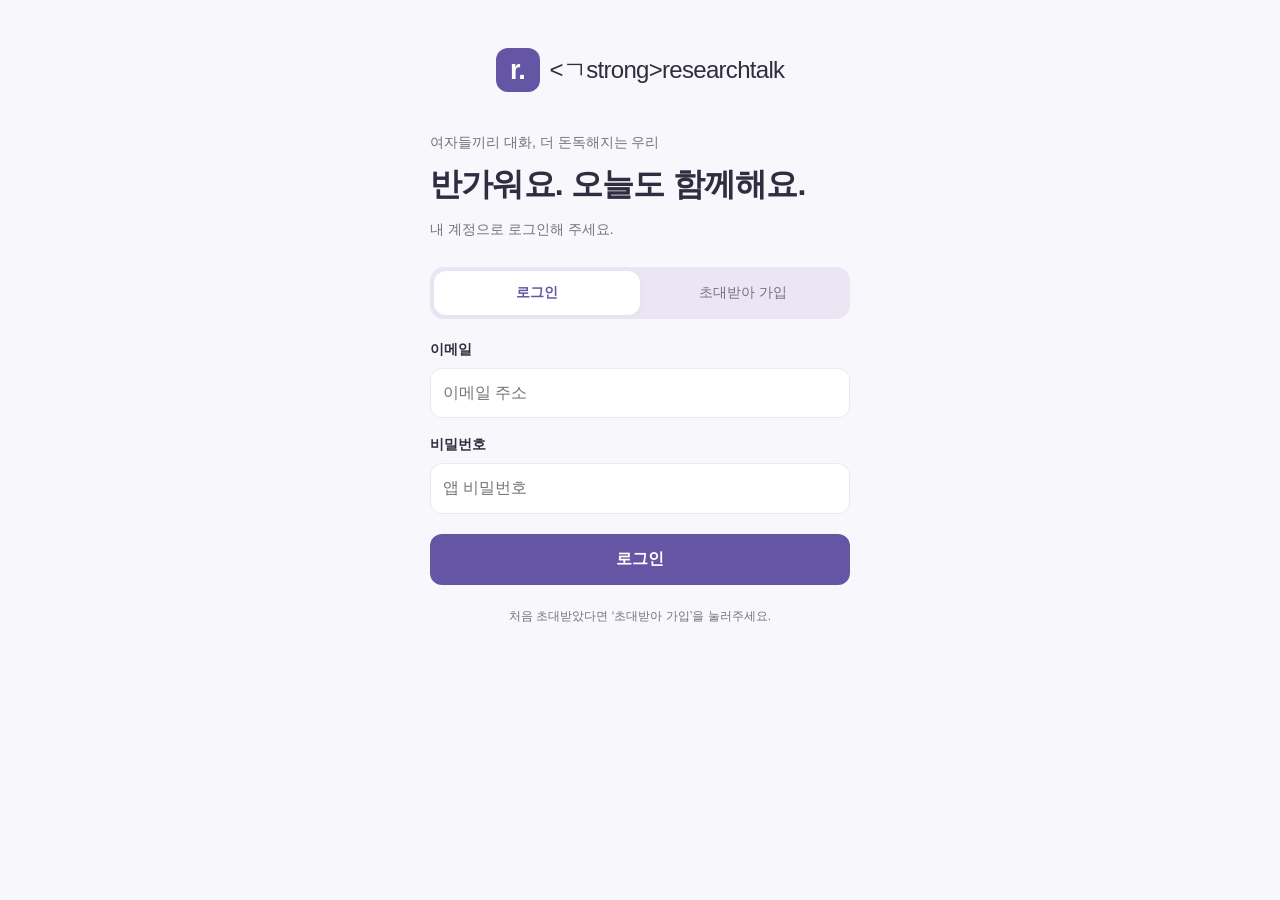
==== commit 9d6d9ace: "Update index.html" ====
--- a/index.html
+++ b/index.html
@@ -7,8 +7,8 @@
   <meta name="theme-color" content="#f8f7fb" />
   <meta name="apple-mobile-web-app-capable" content="yes" />
   <meta name="apple-mobile-web-app-status-bar-style" content="default" />
-  <meta name="apple-mobile-web-app-title" content="researchtalk" />
-  <meta name="description" content="여섯 명의 일정, 할 일, 단체 대화와 개인 대화" />
+  <meta name="apple-mobile-web-app-title" content="girl's party" />
+  <meta name="description" content="여자들만의 대화, 돈독해지는 가족" />
   <meta name="referrer" content="no-referrer" />
   <title>researchtalk</title>
   <link rel="manifest" href="./manifest.webmanifest" />
@@ -89,8 +89,8 @@
   </nav>
 </div>
 <section id="auth-screen" class="auth-screen" aria-label="로그인">
-  <div class="auth-brand"><span class="brand-mark">r.</span><strong>researchtalk</strong></div>
-  <div class="auth-card"><p class="eyebrow">여섯 명의 작은 대화방</p><h1 id="auth-title">반가워요.<br />오늘도 함께해요.</h1><p class="muted" id="auth-description">내 계정으로 로그인해 주세요.</p>
+  <div class="auth-brand"><span class="brand-mark">r.</span><ㄱstrong>researchtalk</strong></div>
+  <div class="auth-card"><p class="eyebrow">여자들끼리 대화, 더 돈독해지는 우리 </p><h1 id="auth-title">반가워요.<br />오늘도 함께해요.</h1><p class="muted" id="auth-description">내 계정으로 로그인해 주세요.</p>
     <div class="segmented" id="auth-modes"><button type="button" data-mode="login" aria-pressed="true">로그인</button><button type="button" data-mode="signup" aria-pressed="false">초대받아 가입</button></div>
     <form id="auth-form" class="stack-form">
       <div id="email-fields"><label for="auth-email">이메일</label><input id="auth-email" type="email" autocomplete="email" required placeholder="이메일 주소" /><label for="auth-password">비밀번호</label><input id="auth-password" type="password" autocomplete="current-password" required placeholder="앱 비밀번호" /></div>
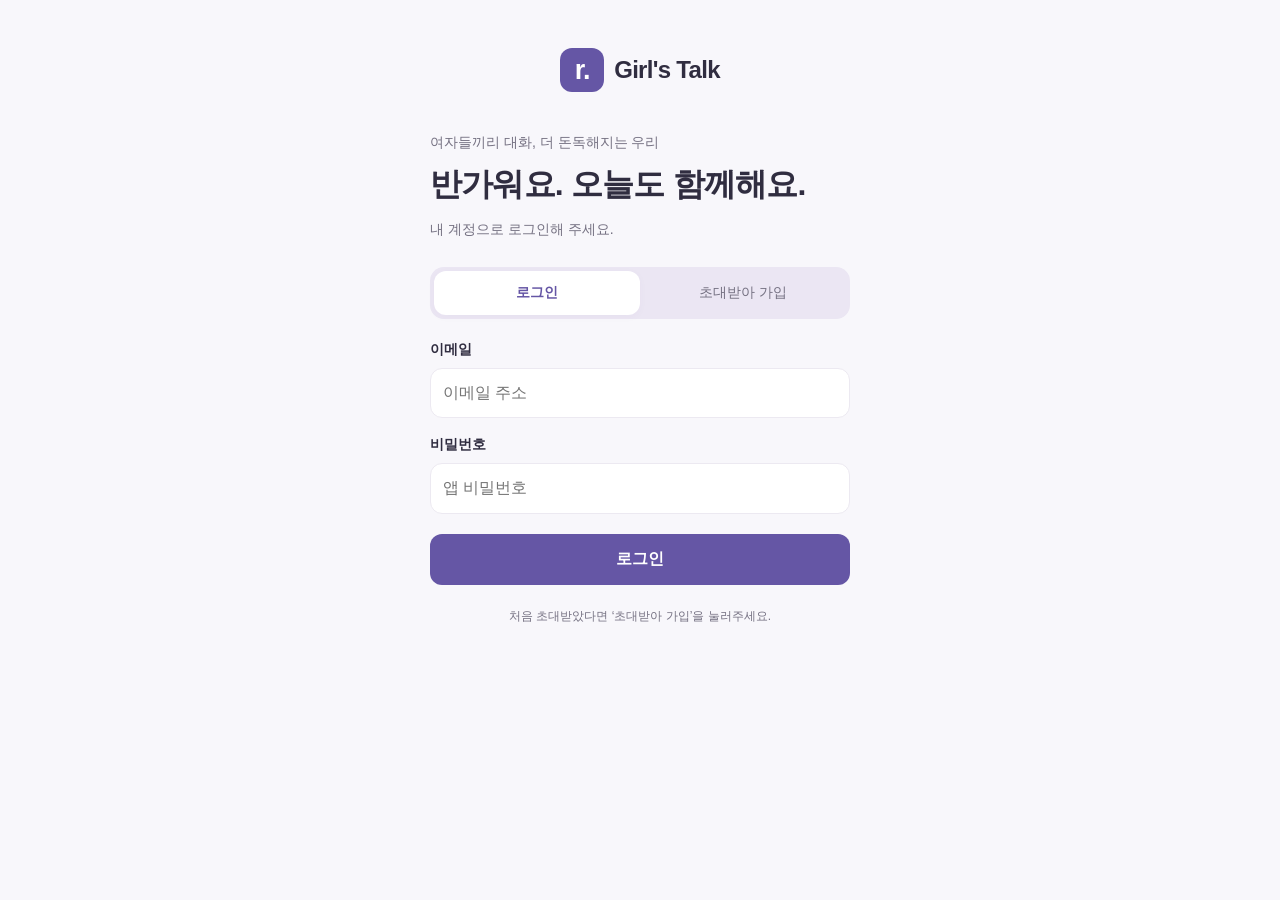
==== commit accc5c66: "Update index.html" ====
--- a/index.html
+++ b/index.html
@@ -89,7 +89,7 @@
   </nav>
 </div>
 <section id="auth-screen" class="auth-screen" aria-label="로그인">
-  <div class="auth-brand"><span class="brand-mark">r.</span><ㄱstrong>researchtalk</strong></div>
+  <div class="auth-brand"><span class="brand-mark">r.</span><strong>Girl's Talk</strong></div>
   <div class="auth-card"><p class="eyebrow">여자들끼리 대화, 더 돈독해지는 우리 </p><h1 id="auth-title">반가워요.<br />오늘도 함께해요.</h1><p class="muted" id="auth-description">내 계정으로 로그인해 주세요.</p>
     <div class="segmented" id="auth-modes"><button type="button" data-mode="login" aria-pressed="true">로그인</button><button type="button" data-mode="signup" aria-pressed="false">초대받아 가입</button></div>
     <form id="auth-form" class="stack-form">
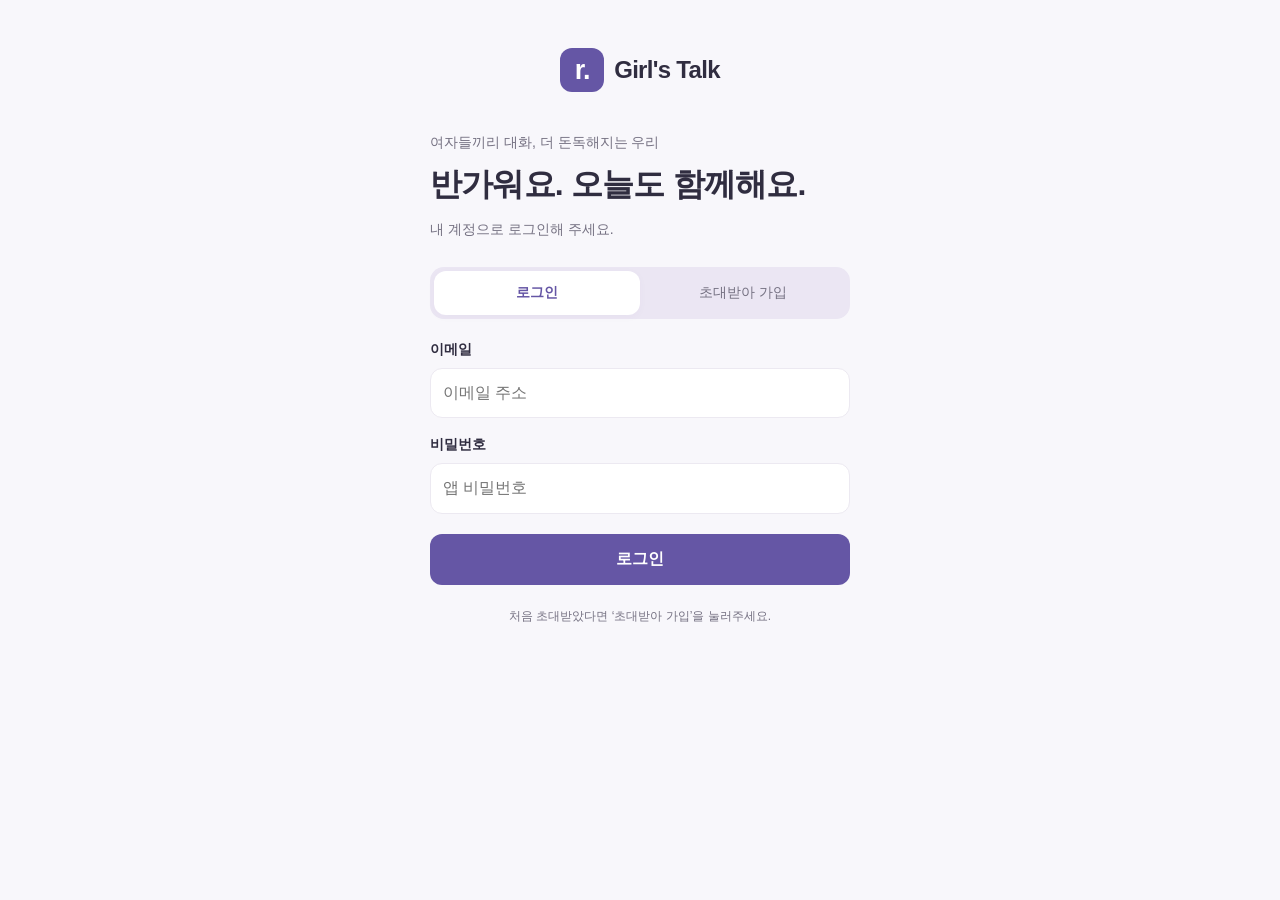
==== commit 83988ee5: "Update index.html" ====
--- a/index.html
+++ b/index.html
@@ -10,7 +10,7 @@
   <meta name="apple-mobile-web-app-title" content="girl's party" />
   <meta name="description" content="여자들만의 대화, 돈독해지는 가족" />
   <meta name="referrer" content="no-referrer" />
-  <title>researchtalk</title>
+  <title>Girl's Rtalk</title>
   <link rel="manifest" href="./manifest.webmanifest" />
   <link rel="apple-touch-icon" href="./icons/apple-touch-icon.png" />
   <link rel="icon" href="./icons/favicon-32.png" sizes="32x32" />
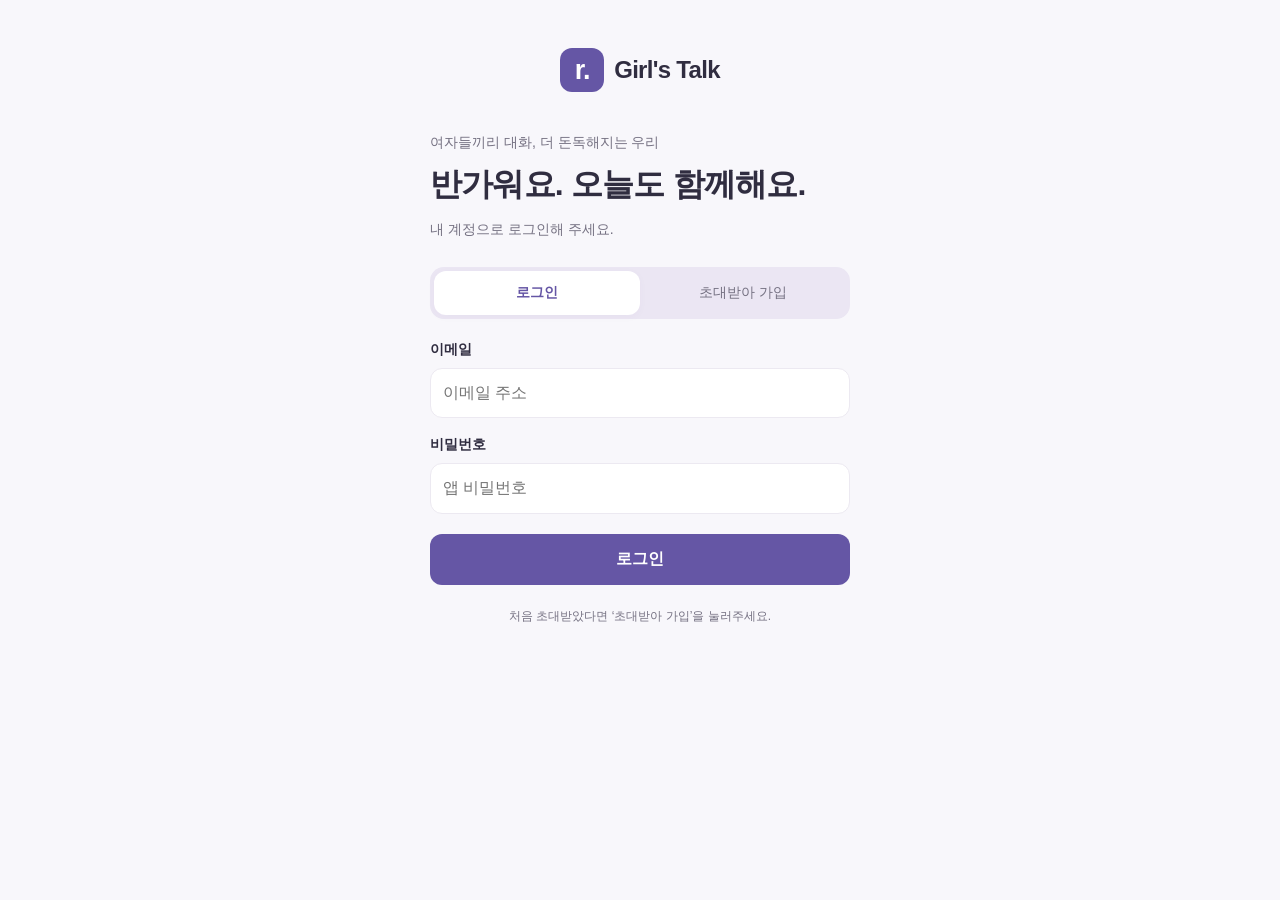
==== commit 863bf8dc: "Update index.html" ====
--- a/index.html
+++ b/index.html
@@ -534,7 +534,47 @@
     try{await S.send(text);if(data?.self===self&&S.draft(roomId)===text)S.setDraft(roomId,'');if(data?.self===self&&data.roomId===roomId&&$('message-text').value===text){$('message-text').value='';$('message-text').style.height='auto';}scrollBottom();}
     catch(error){$('message-error').textContent=error.message;}finally{sending=false;renderChat();}
   };
-  $('message-text').onkeydown=e=>{if(e.key==='Enter'&&(e.ctrlKey||e.metaKey)&&!e.isComposing){e.preventDefault();$('message-form').requestSubmit();}};
+  
+  // Enter: 전송
+  // Ctrl + Enter: 줄바꿈
+  // Shift + Enter: 줄바꿈
+  // 한글 조합 중 Enter: 전송 방지
+
+  $('message-text').onkeydown=e=>{
+    if(e.key!=='Enter')return;
+    if(e.isComposing||e.keyCode===229)return;
+
+    if(e.ctrlKey||e.shiftKey||e.metaKey){
+      e.preventDefault();
+      if(e.repeat)return;
+
+      const field=e.currentTarget;
+      field.setRangeText(
+        '\n',
+        field.selectionStart,
+        field.selectionEnd,
+        'end'
+      );
+      field.dispatchEvent(
+        new Event('input',{bubbles:true})
+      );
+      return;
+    }
+
+    e.preventDefault();
+
+    if(
+      e.repeat||
+      sending||
+      !data||
+      !connected()||
+      data.day!==D.today()||
+      !e.currentTarget.value.trim()
+    )return;
+
+    $('message-form').requestSubmit();
+  };
+
   $('new-message-hint').onclick=scrollBottom;
   $('summary-open').onclick=()=>modal('하루 대화 요약',body=>{
     if(!g.RESEARCH_CONFIG.aiEnabled){body.append(node('p','', 'AI 요약은 아직 연결 전이에요. 날짜별 대화 보관과 파일 저장은 지금 사용할 수 있어요.'));return;}
